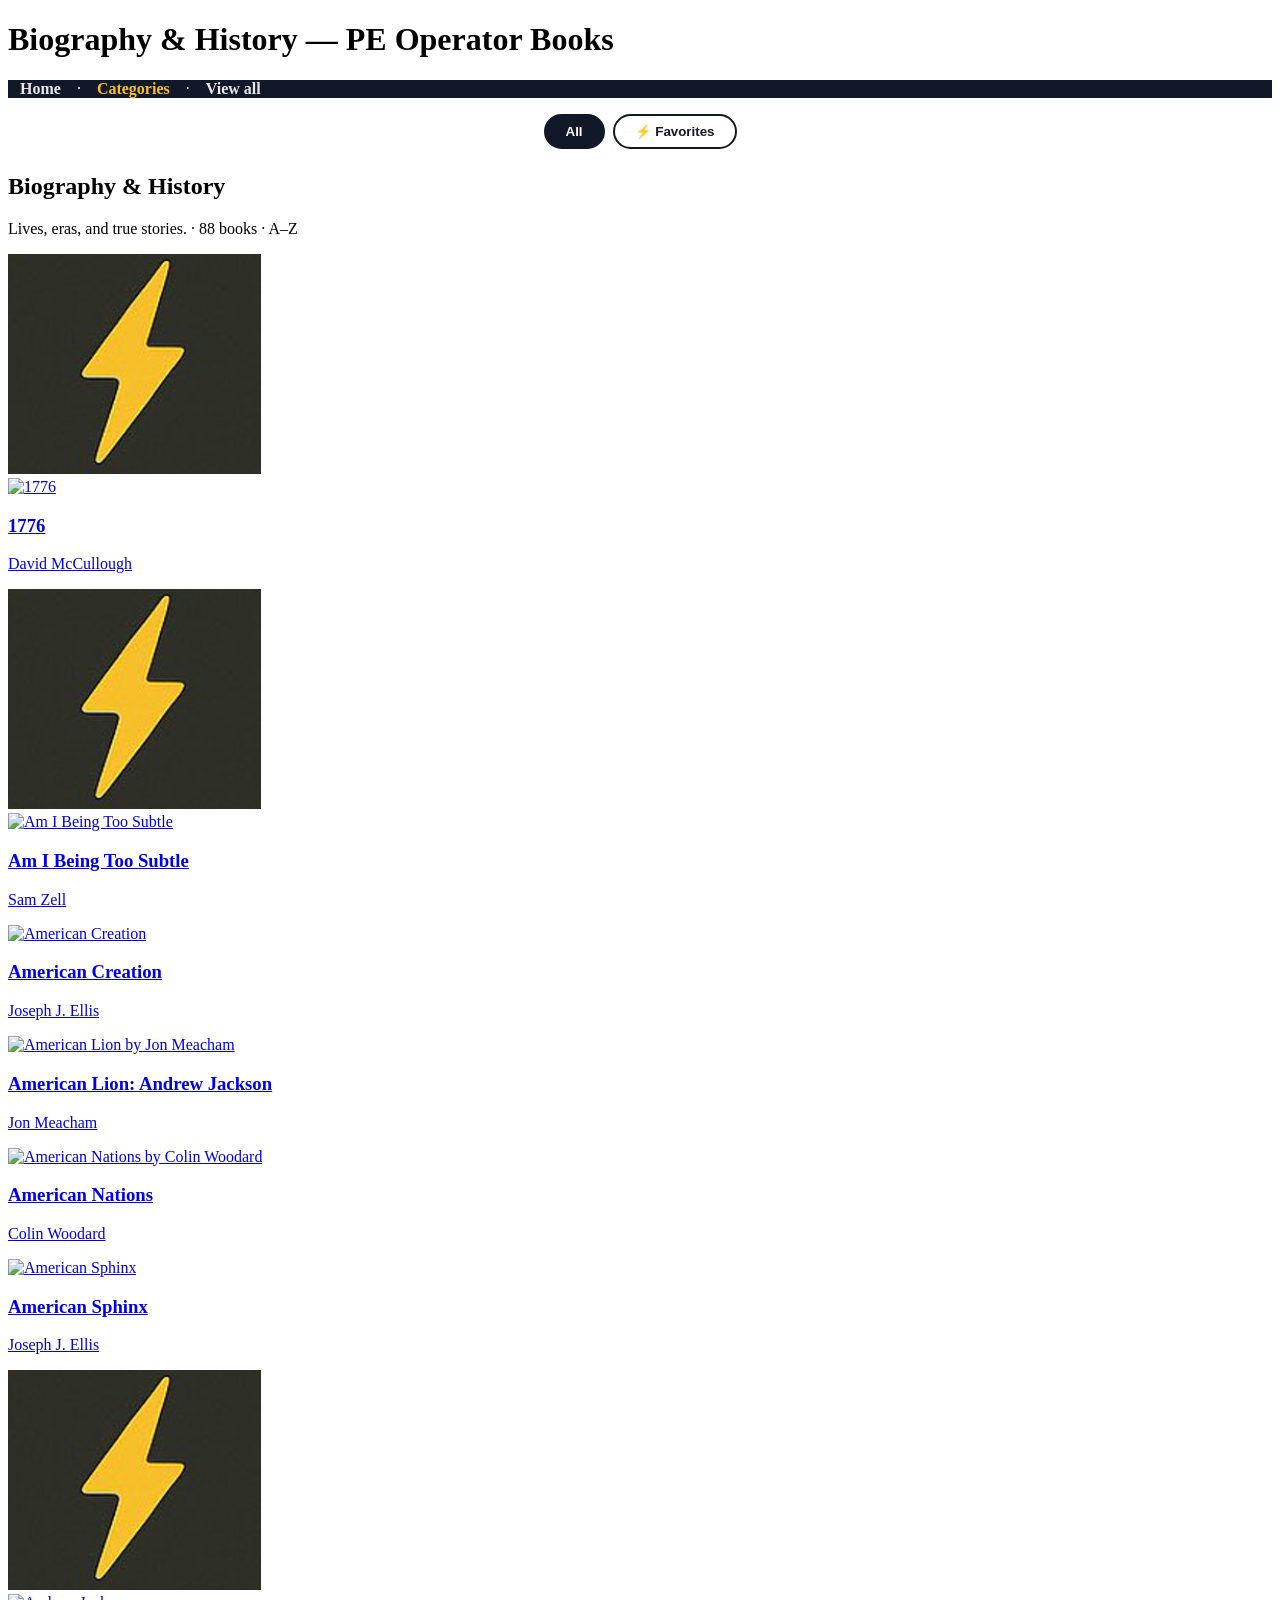
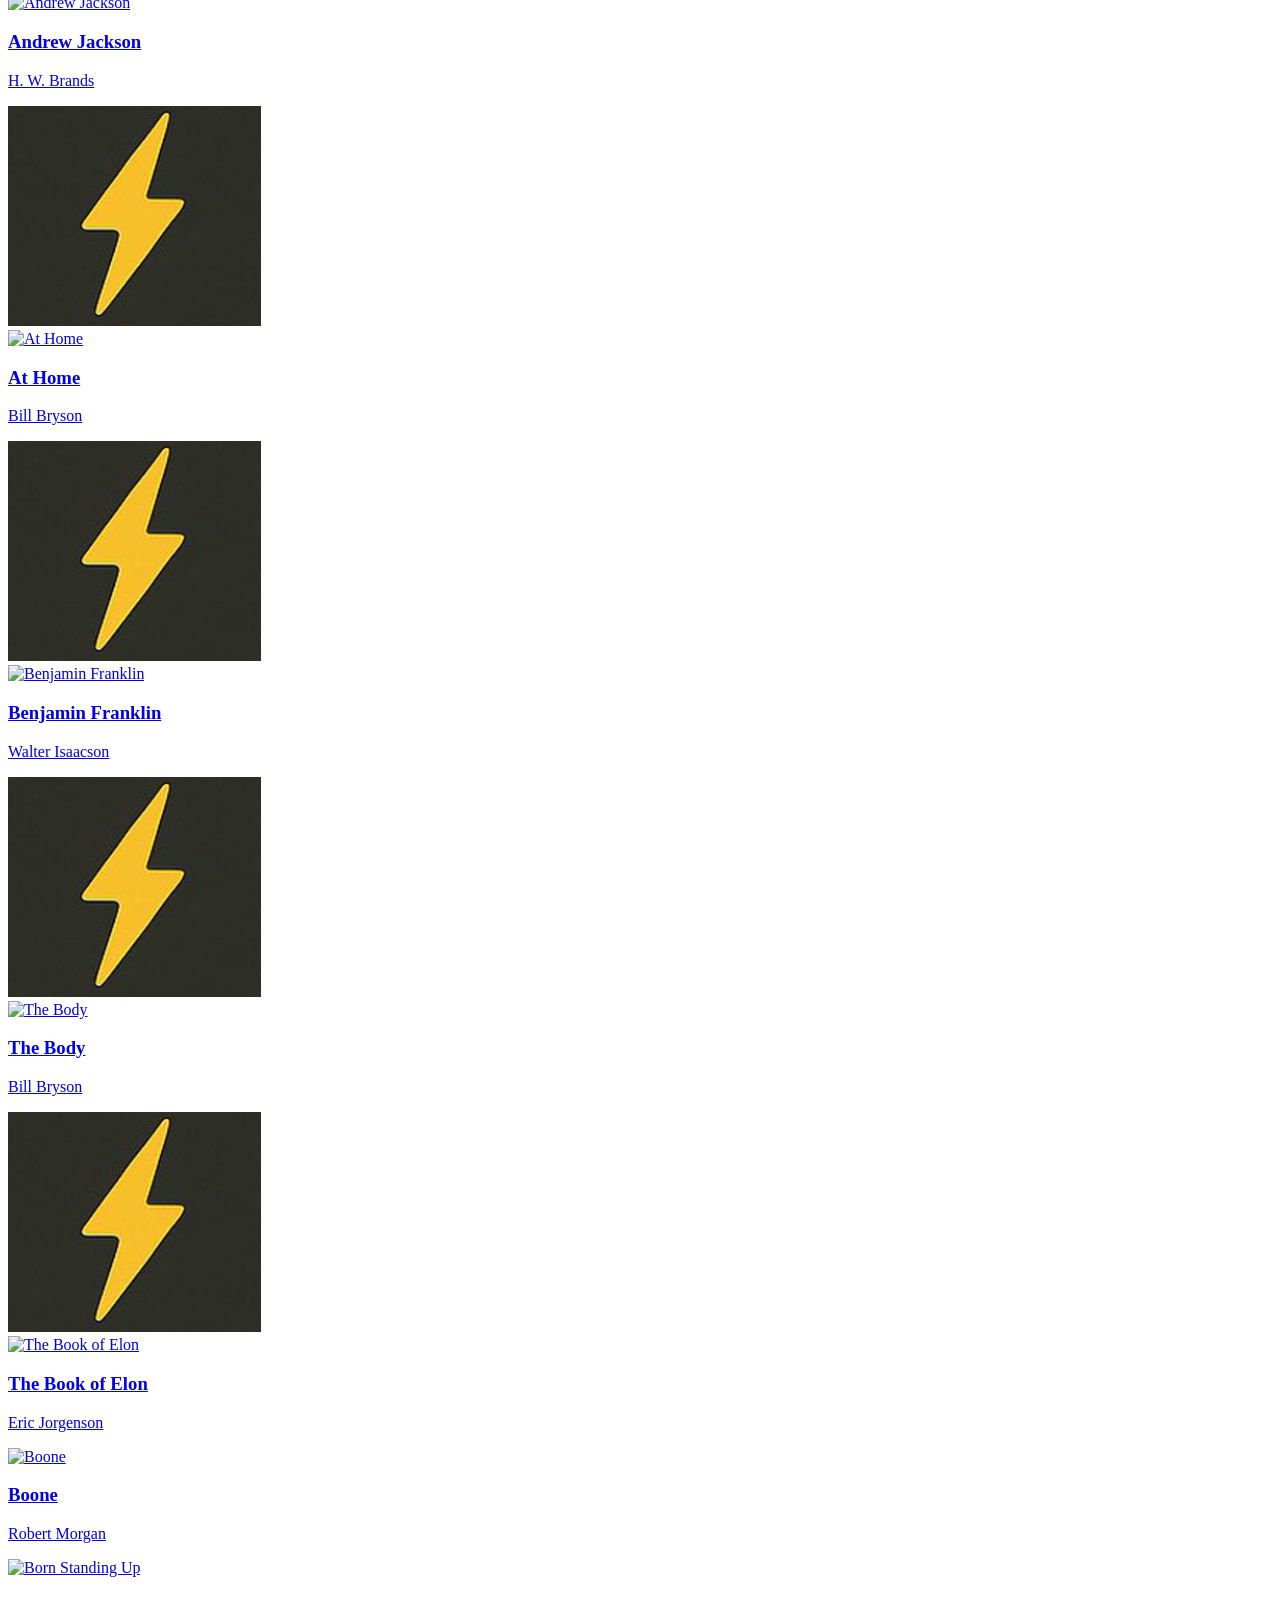
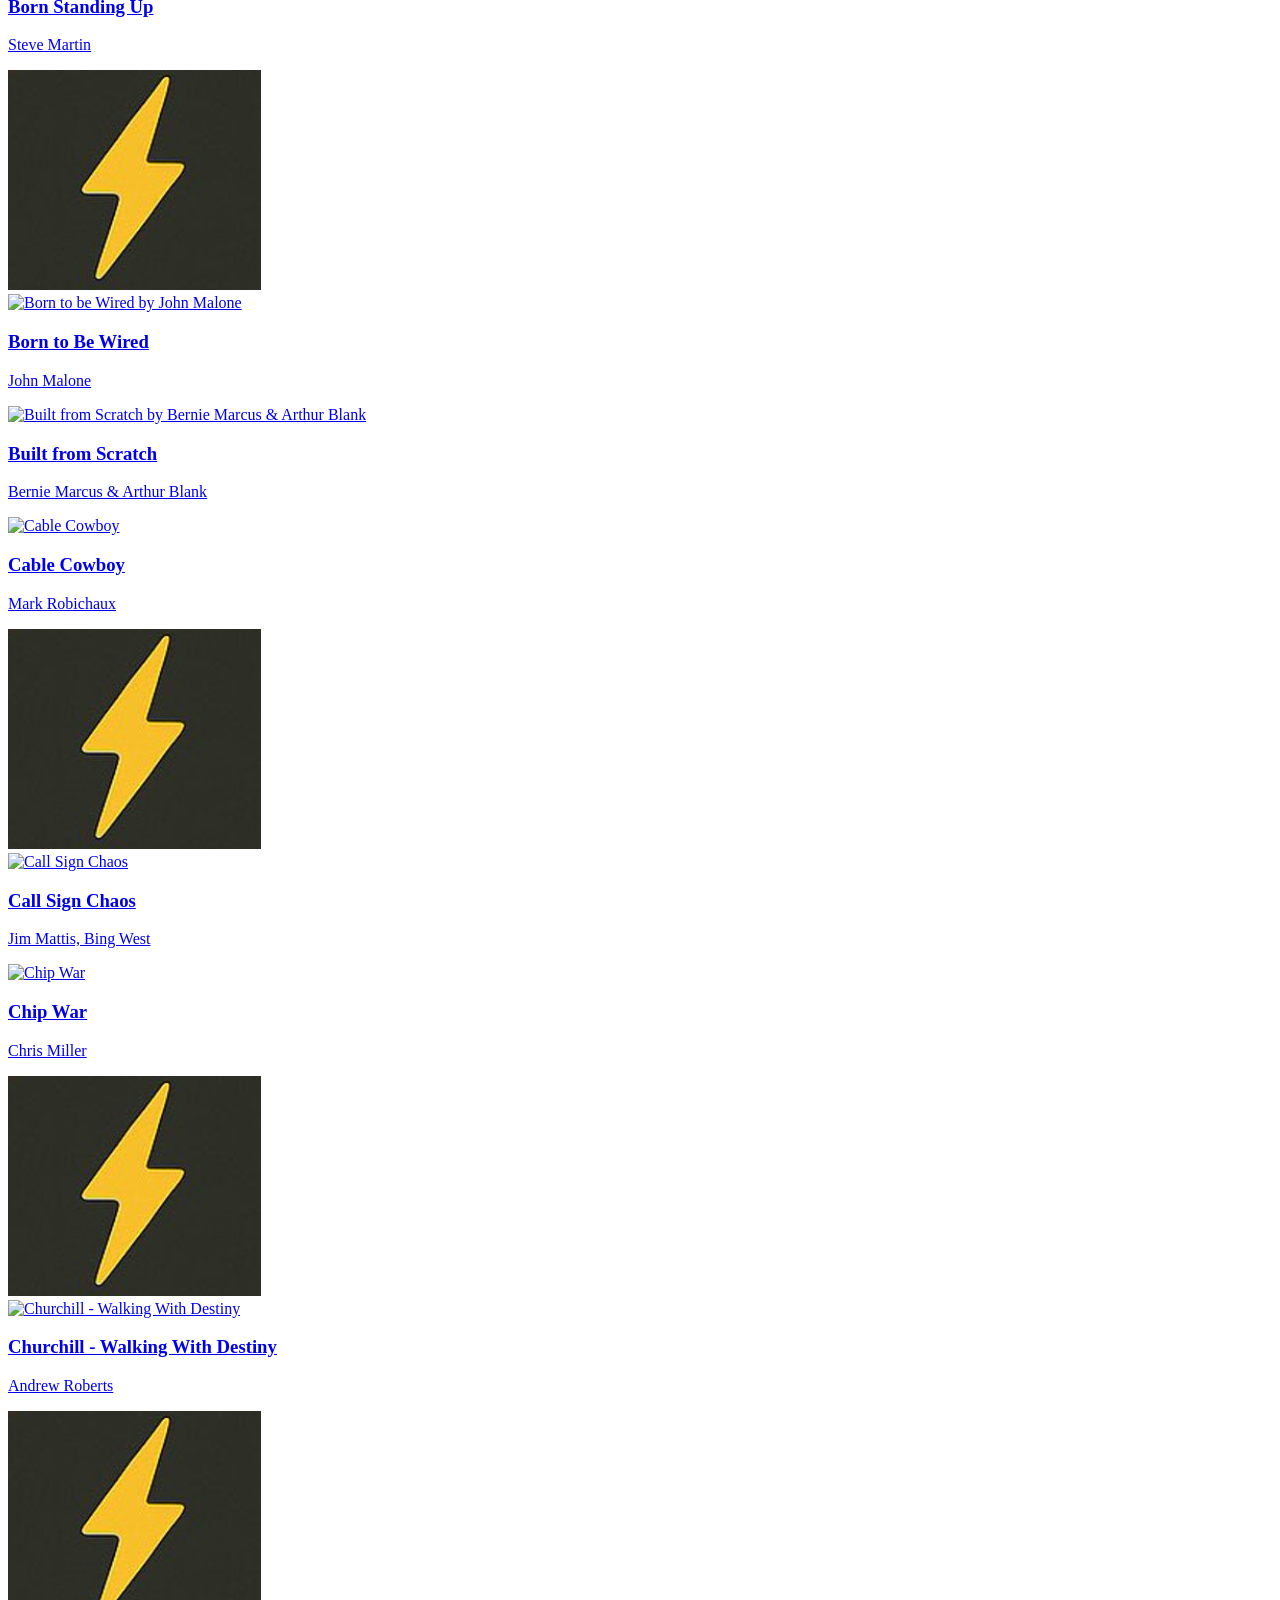
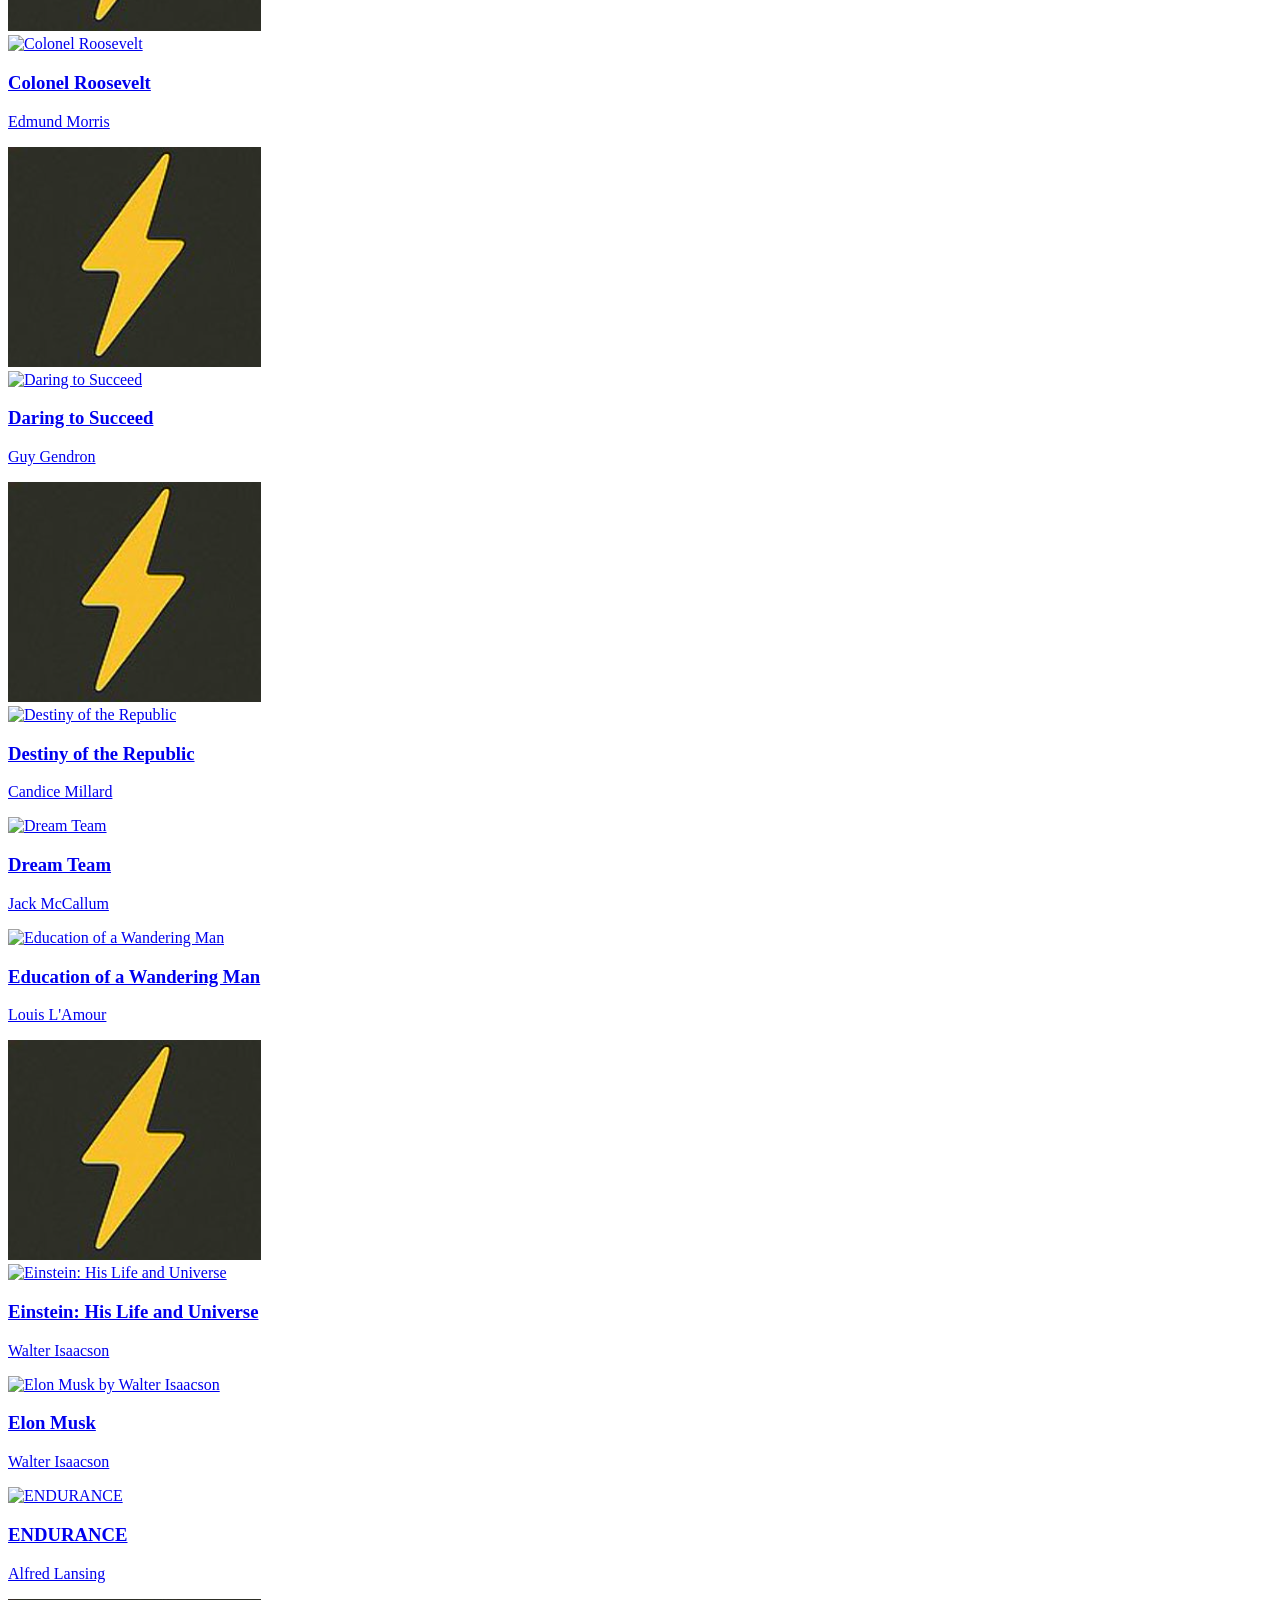
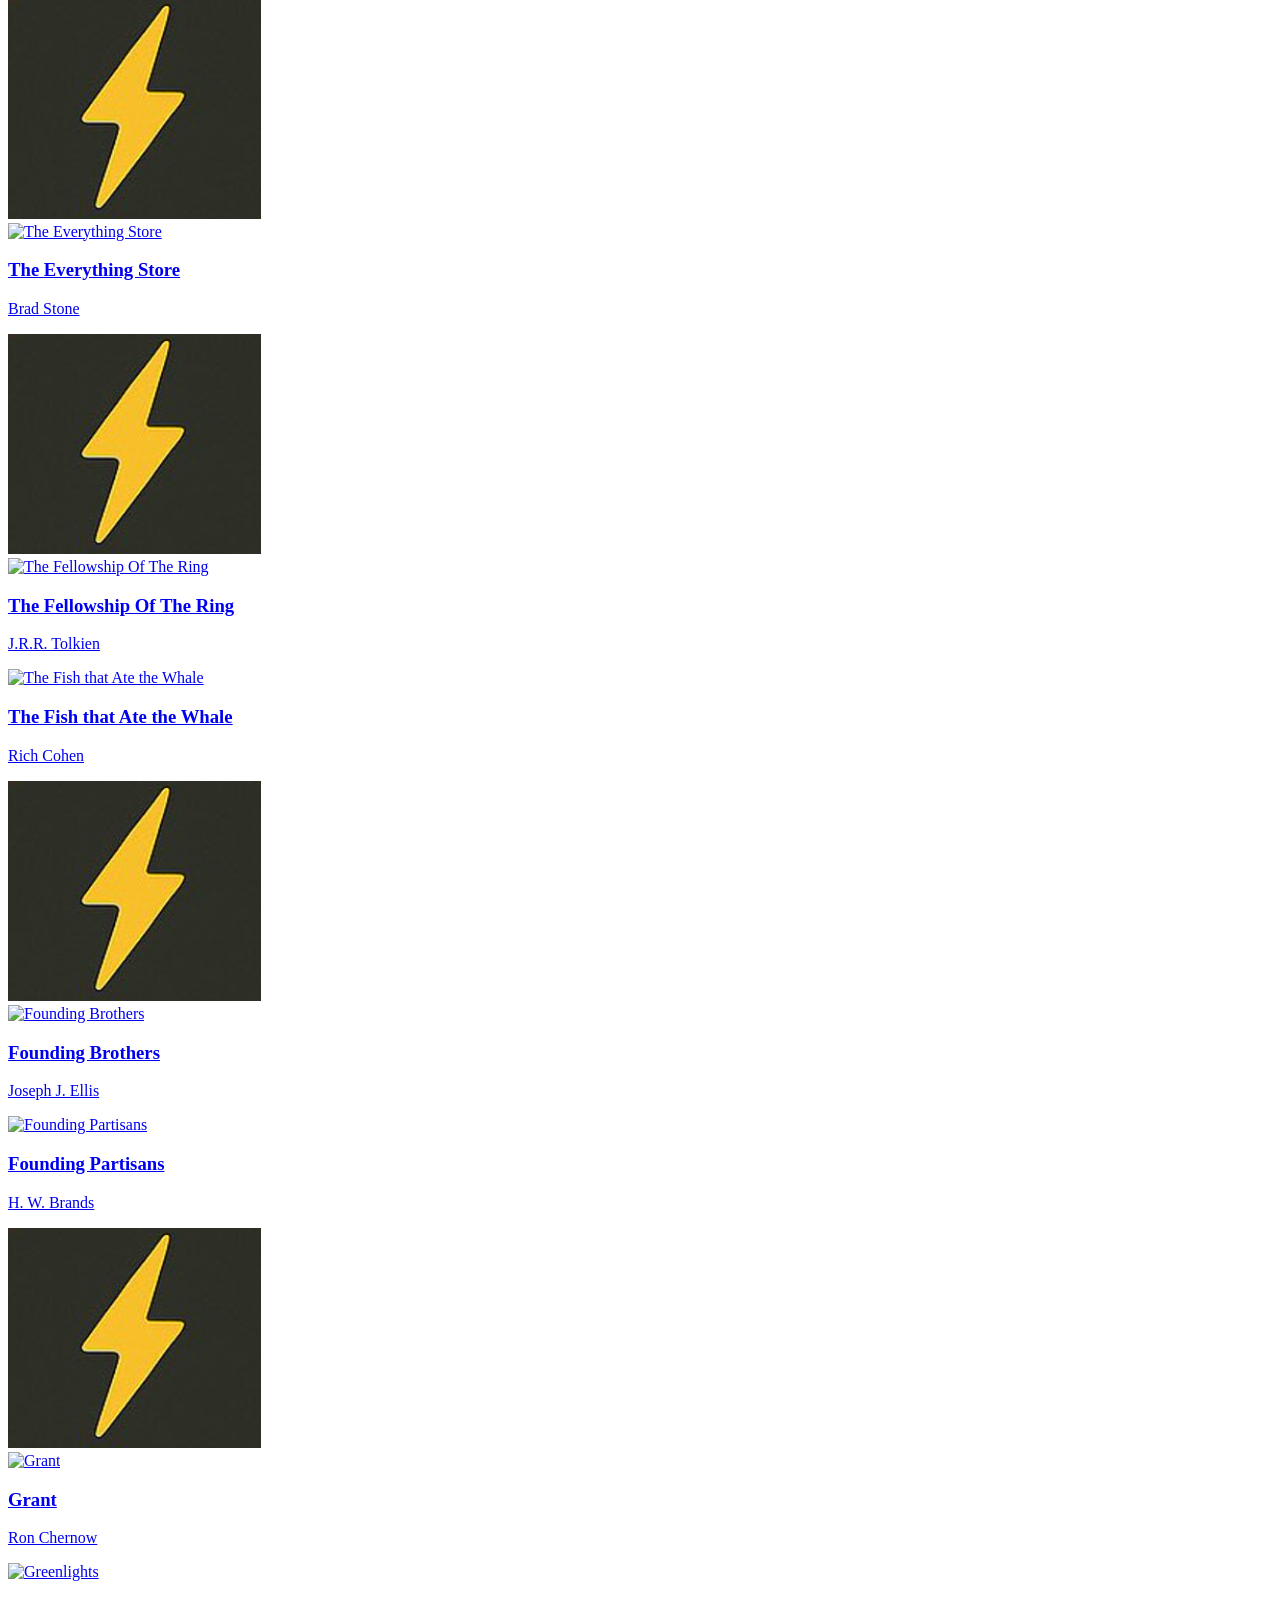
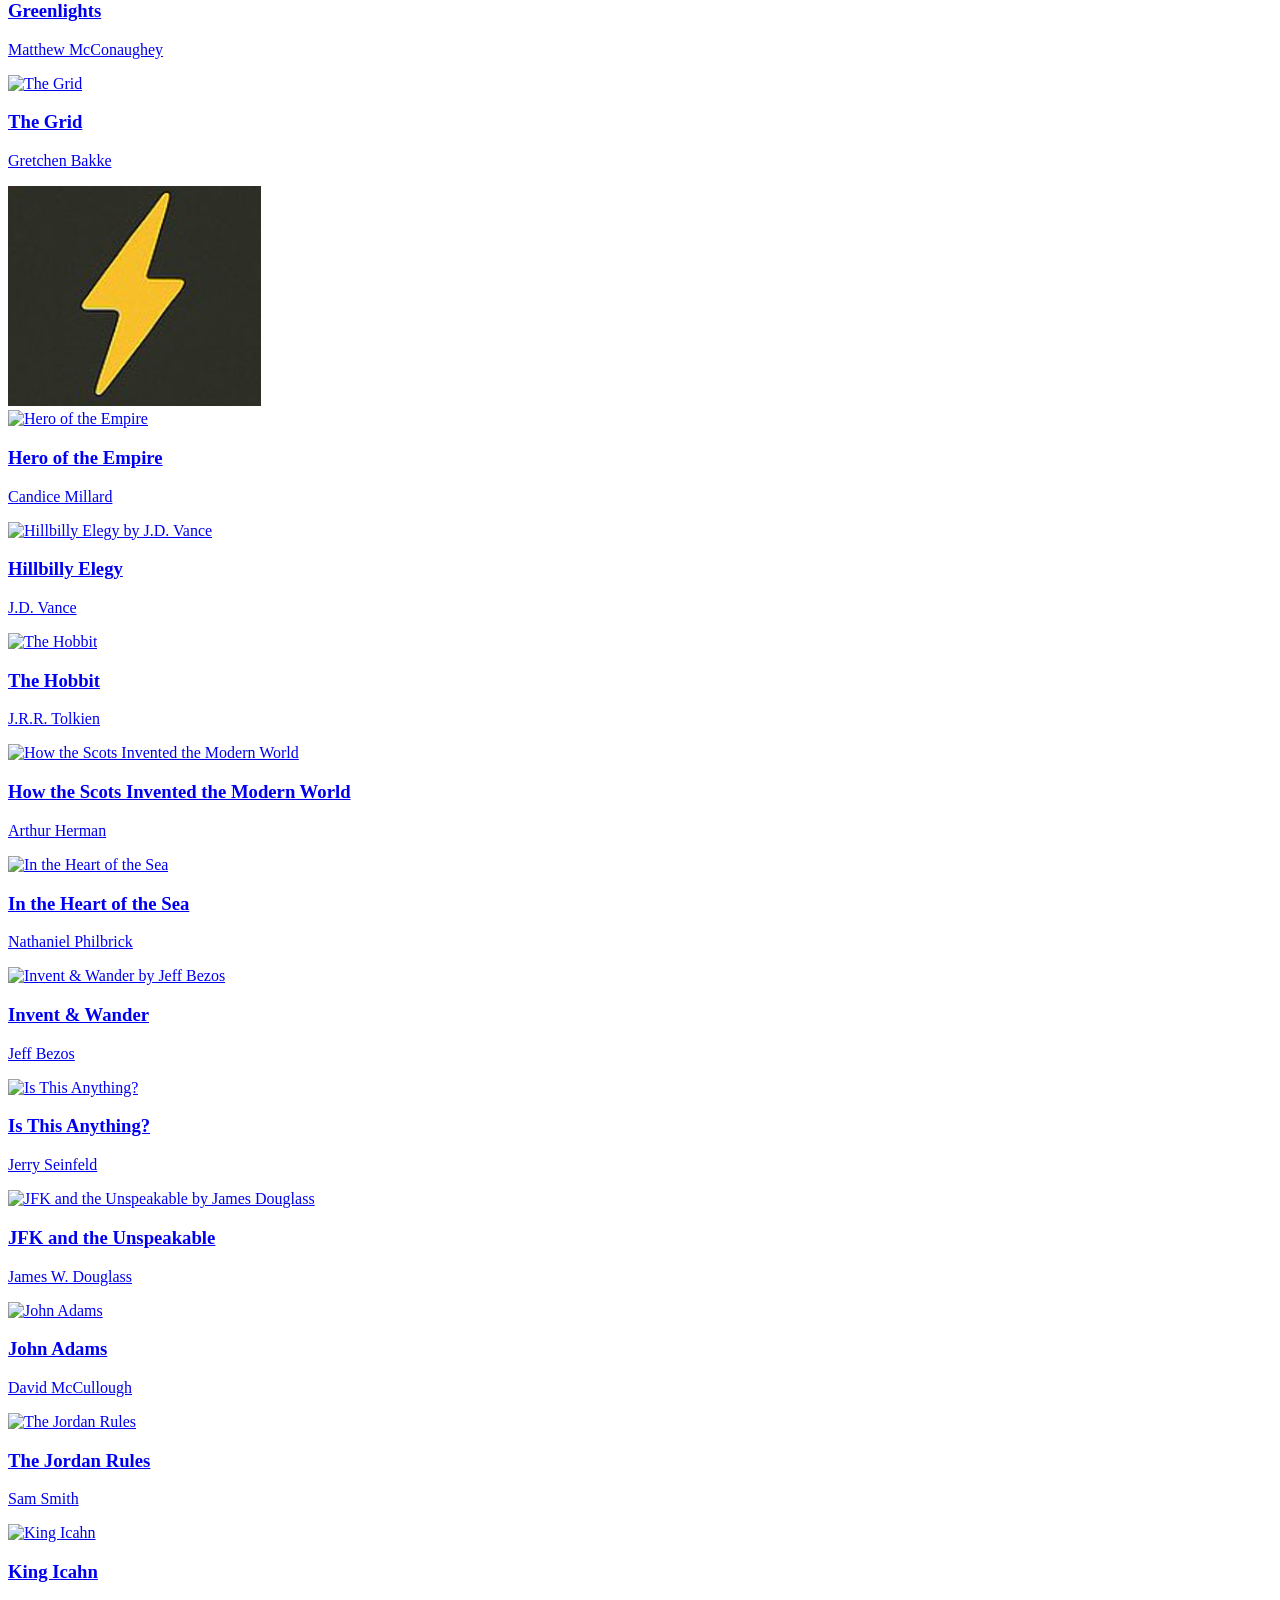
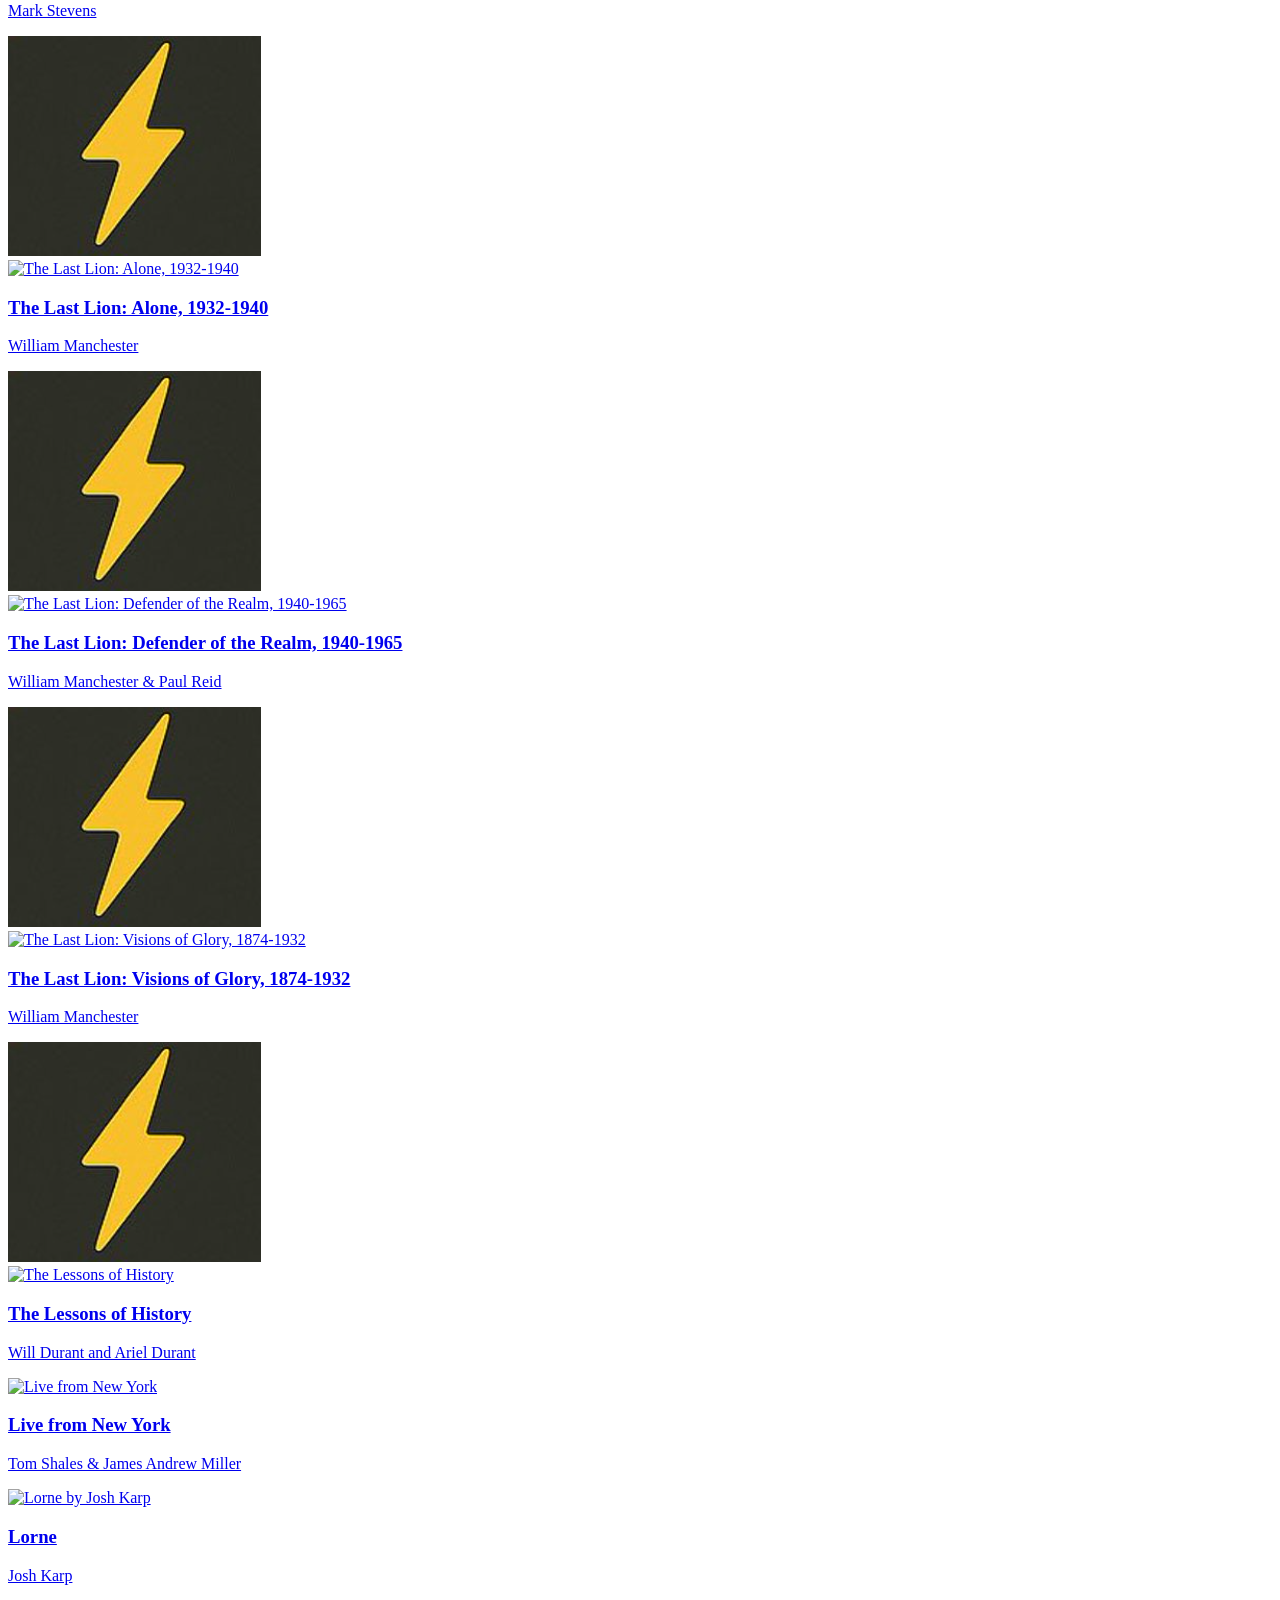
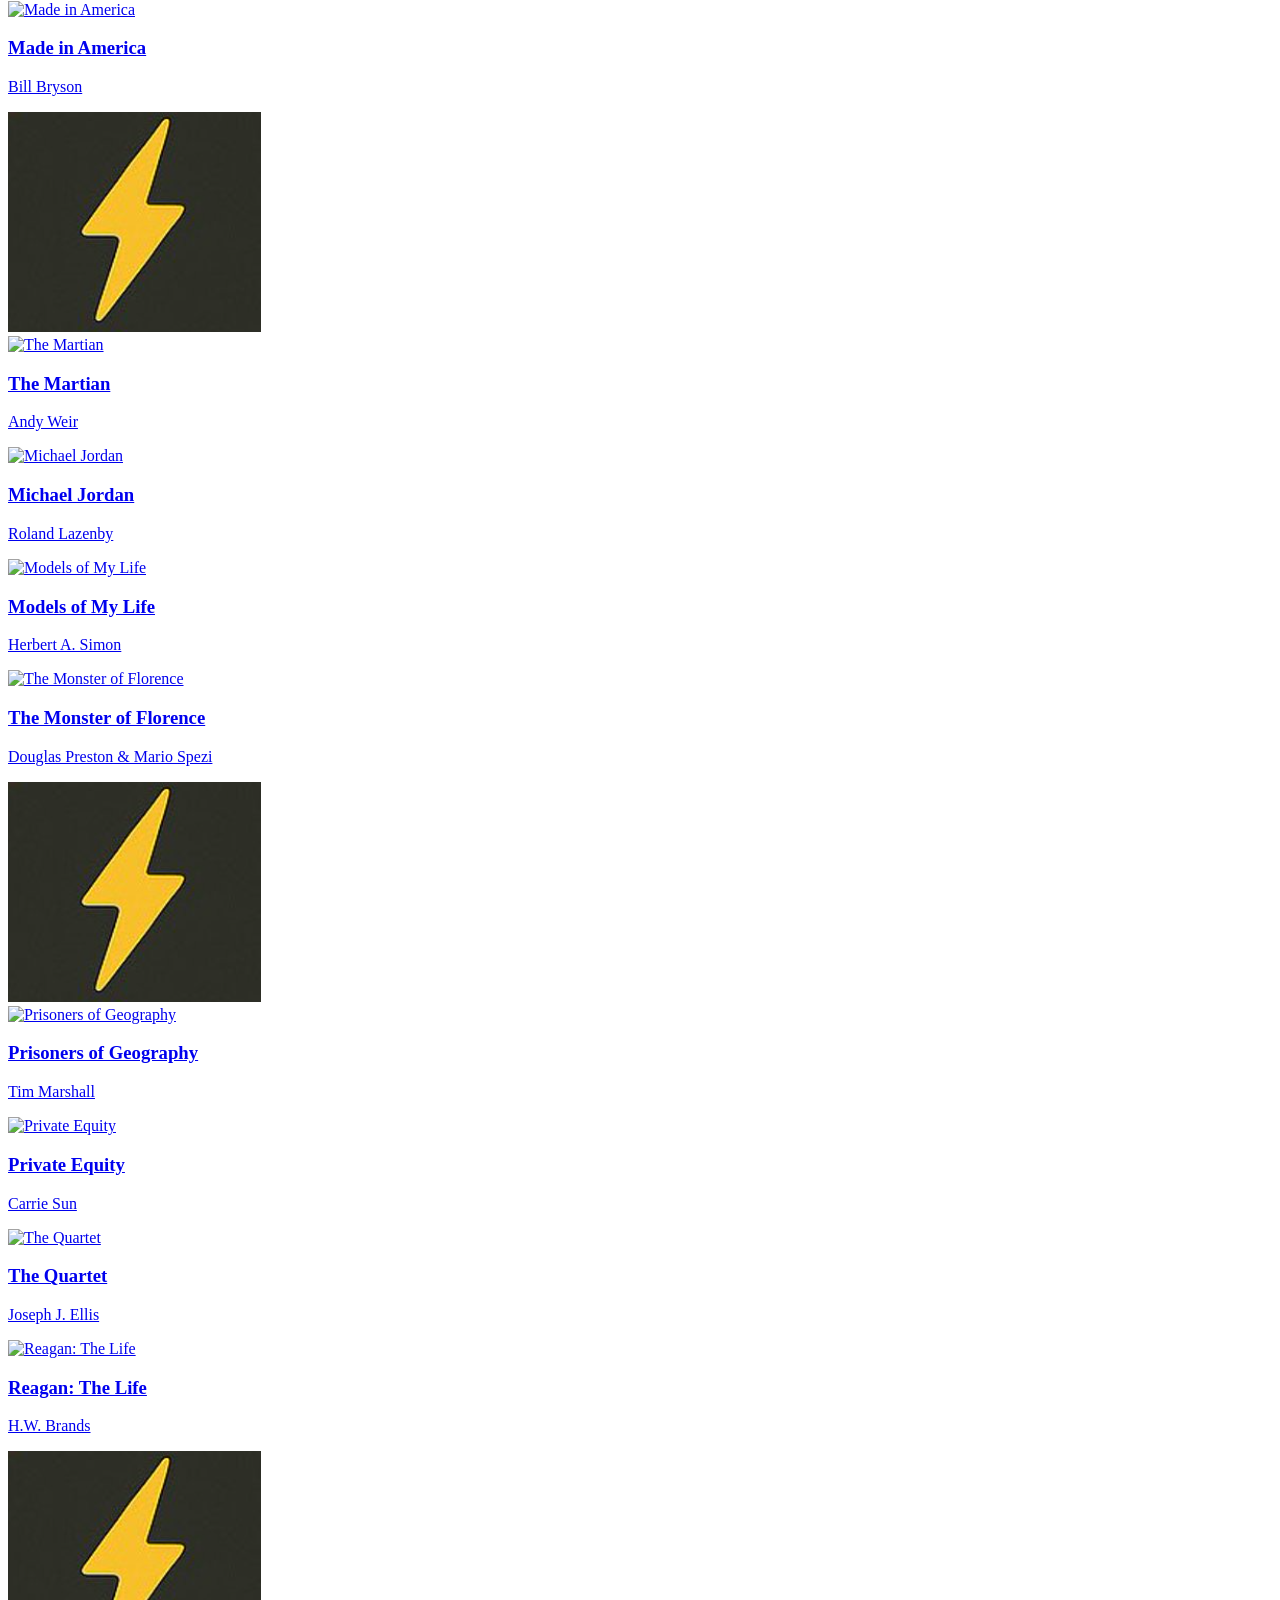
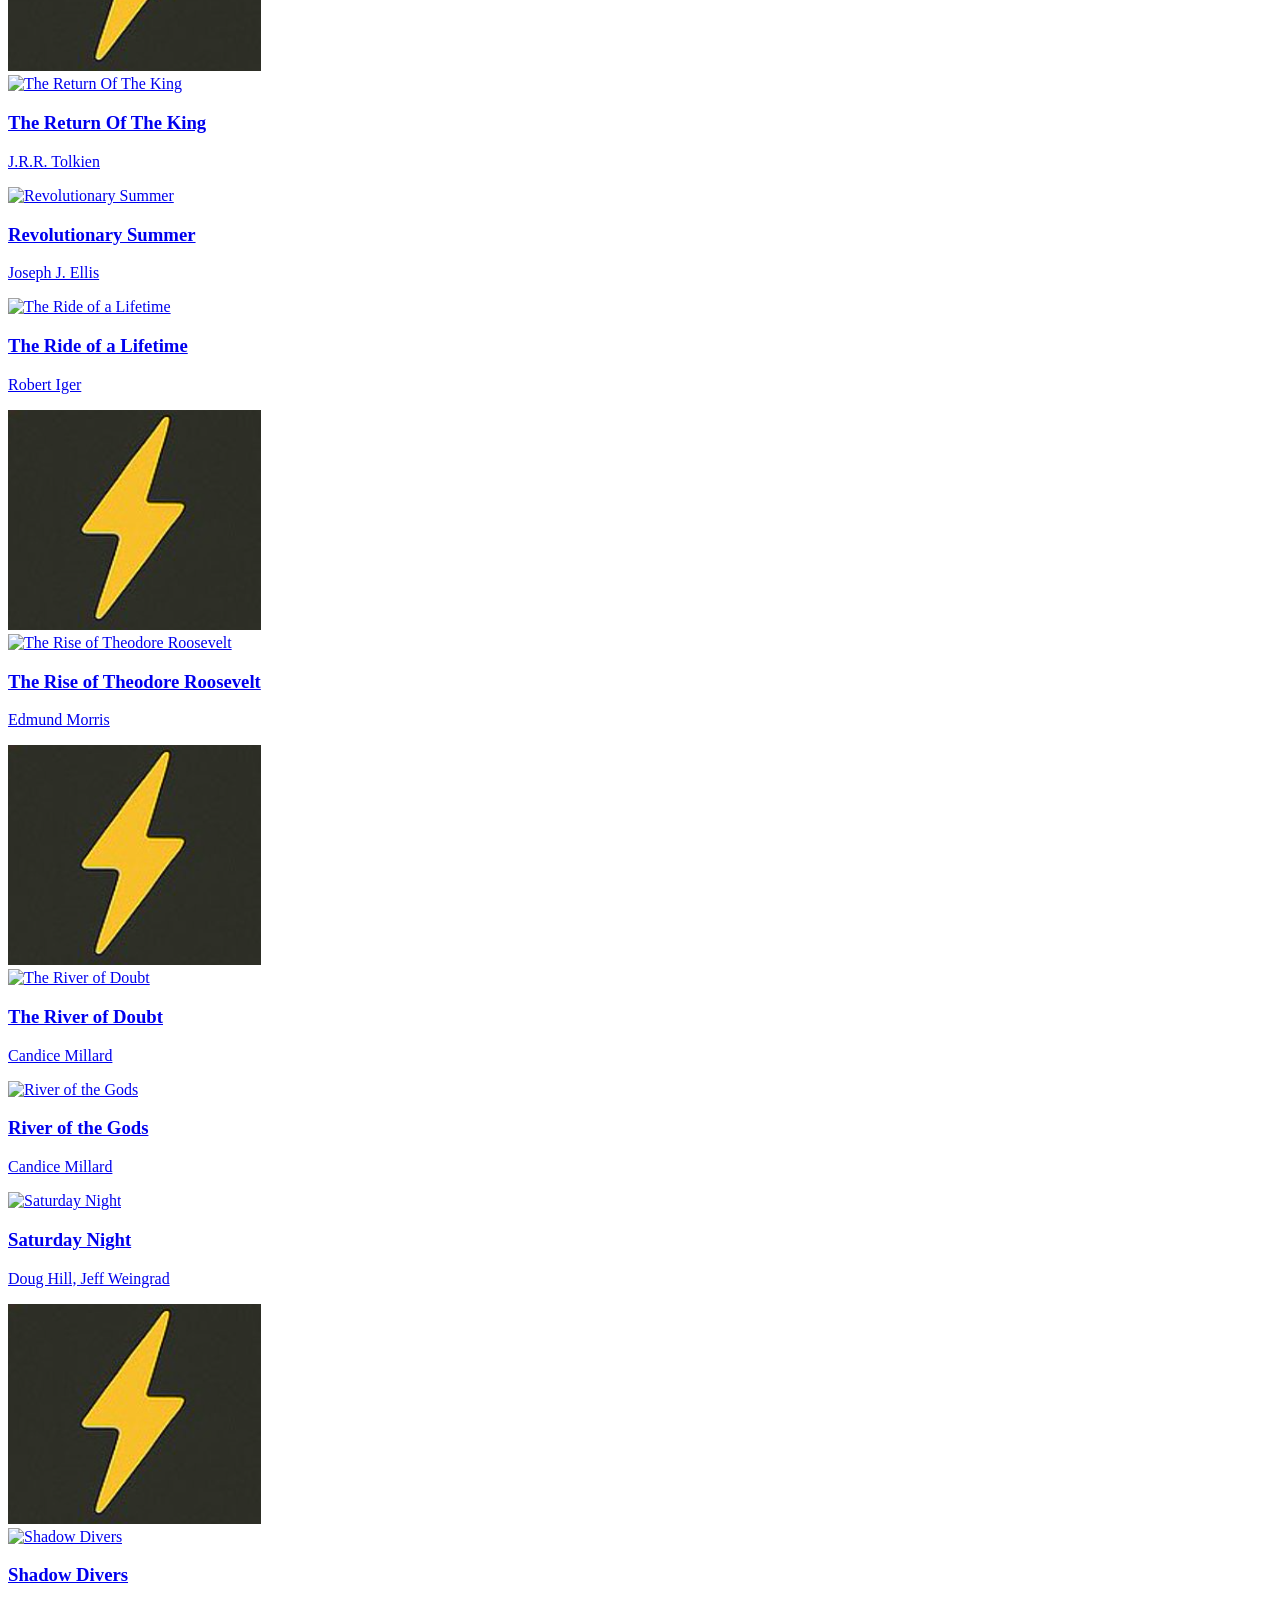
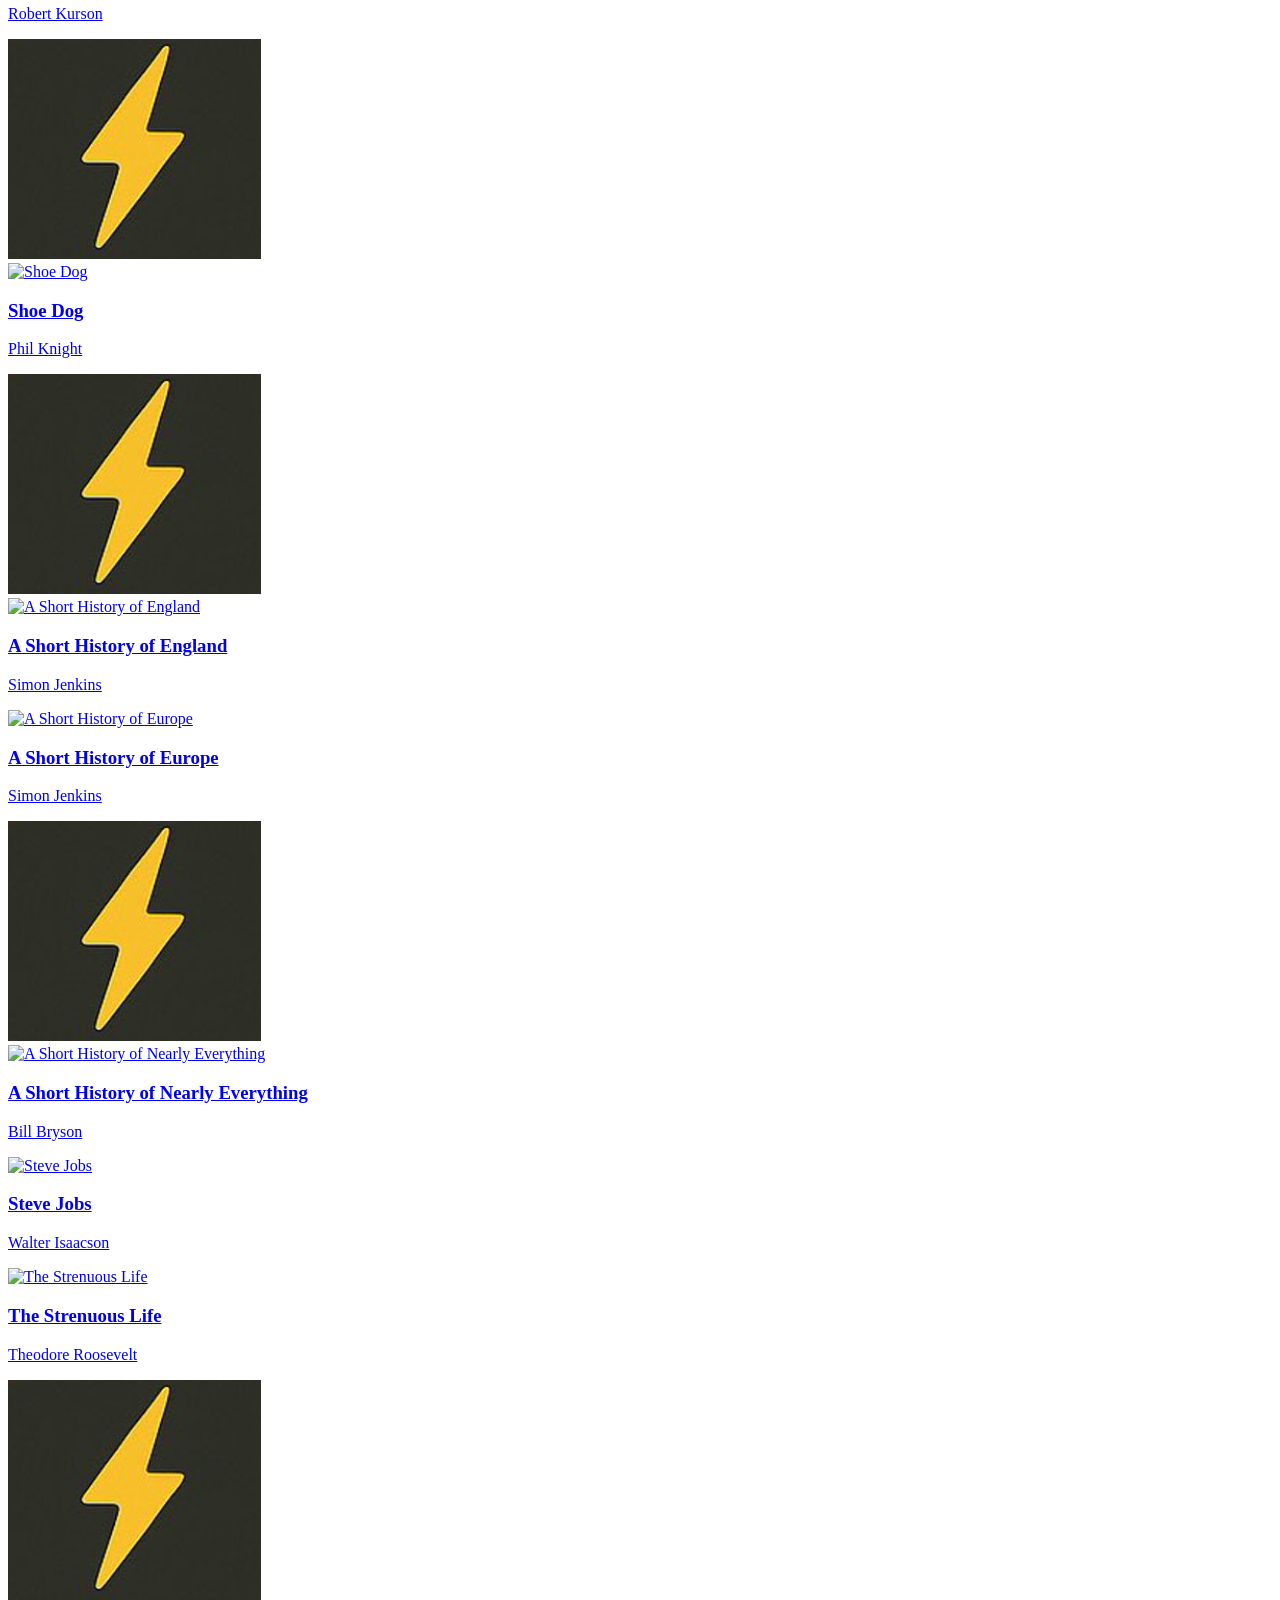
==== biography-history.html @ 7c6ae27d "Rebuild home IA with Favorites filter and category pages Home is now Rushmore + Latest 5 + category " ====
<!DOCTYPE html>
<html lang="en">
<head>
  <meta charset="UTF-8">
  <meta name="viewport" content="width=device-width, initial-scale=1.0">
  <title>Biography & History — PE Operator Books</title>
  <link rel="icon" href="/favicon.png" type="image/png" sizes="any">
  <link rel="apple-touch-icon" href="/favicon.png" sizes="180x180">
  <meta name="description" content="PE Operator book recommendations: Biography & History">
  <script src="https://cdn.tailwindcss.com"></script>
  <link href="https://cdnjs.cloudflare.com/ajax/libs/font-awesome/6.5.0/css/all.min.css" rel="stylesheet">
  <link rel="stylesheet" href="site.css">
</head>

<body class="bg-gray-50 text-gray-800 min-h-screen flex flex-col">
<header class="bg-black text-white py-8">
  <div class="max-w-6xl mx-auto px-4 text-center">
    <h1 class="text-3xl sm:text-4xl font-bold">Biography & History — PE Operator Books</h1>
  </div>
</header>
<nav class="site-nav" aria-label="Primary">
  <div class="max-w-7xl mx-auto px-4 sm:px-6 py-3 flex flex-wrap items-center justify-center gap-2 sm:gap-4 text-sm sm:text-base">
    <a href="index.html">Home</a>
    <span class="text-gray-500 hidden sm:inline" aria-hidden="true">·</span>
    <a href="index.html#categories" class="is-current">Categories</a>
    <span class="text-gray-500 hidden sm:inline" aria-hidden="true">·</span>
    <a href="view-all.html">View all</a>
  </div>
</nav>
<main class="flex-grow max-w-7xl mx-auto px-6 py-6">
<div class="filter-bar" role="group" aria-label="Book filter">
  <button type="button" class="filter-btn is-active" data-filter="all" aria-pressed="true">All</button>
  <button type="button" class="filter-btn" data-filter="favorites" aria-pressed="false">⚡ Favorites</button>
</div>

<section class="pb-10">
  <div class="max-w-7xl mx-auto">
    
    <div class="text-left mb-6 border-b-2 border-gray-900 pb-4">
      <h2 class="text-3xl md:text-4xl font-extrabold text-gray-900 tracking-tight">Biography & History</h2>
    </div>
    <p class="text-gray-600 mb-4">Lives, eras, and true stories. · 88 books · A–Z</p>
    <p id="favorites-empty" class="favorites-empty">No favorites in this category.</p>
    <div id="books-grid" class="grid grid-cols-2 min-[480px]:grid-cols-3 sm:grid-cols-3 md:grid-cols-4 lg:grid-cols-5 xl:grid-cols-6 gap-6 md:gap-8">
<article data-book-card="true" data-favorite="true" class="bg-white rounded-2xl shadow-lg overflow-hidden book-card relative">
   <div class="absolute top-2 right-2 z-10 w-8 h-8 md:w-10 md:h-10 overflow-hidden rounded-full ring-4 ring-amber-400/60 ring-offset-2 ring-offset-white shadow-md">
    <img src="lightning.png" alt="Lightning Badge" class="w-full h-full object-cover">
  </div>
  <a href="https://www.amazon.com/dp/B000FCK5YE?tag=peoperator-20" target="_blank" rel="noopener">
    <img src="https://m.media-amazon.com/images/I/81Fh5qYeQwL._SL1500_.jpg" alt="1776" class="book-cover" loading="lazy">
    <div class="p-6">
      <h3 class="text-xl font-bold mb-2">1776</h3>
      <p class="text-gray-600 mb-3">David McCullough</p>
    </div>
  </a>
</article>

<article data-book-card="true" data-favorite="true" class="bg-white rounded-2xl shadow-lg overflow-hidden book-card relative">
    <div class="absolute top-2 right-2 z-10 w-8 h-8 md:w-10 md:h-10 overflow-hidden rounded-full ring-4 ring-amber-400/60 ring-offset-2 ring-offset-white shadow-md">
      <img src="lightning.png" alt="Lightning Badge" class="w-full h-full object-cover">
    </div>
    <a href="https://amzn.to/4qGSr0s" target="_blank" rel="noopener">
      <img src="https://m.media-amazon.com/images/I/91J4O9dAXLL._SL1500_.jpg" alt="Am I Being Too Subtle" class="book-cover" loading="lazy">
      <div class="p-6">
        <h3 class="text-xl font-bold mb-2">Am I Being Too Subtle</h3>
        <p class="text-gray-600 mb-3">Sam Zell</p>
      </div>
    </a>
  </article>

<article data-book-card="true" class="bg-white rounded-2xl shadow-lg overflow-hidden book-card relative">
  <a href="https://www.amazon.com/dp/B000W914CM?tag=peoperator-20" target="_blank" rel="noopener">
    <img src="https://m.media-amazon.com/images/I/51BHzzDcNbL._SL1500_.jpg" alt="American Creation" class="book-cover" loading="lazy">
    <div class="p-6">
      <h3 class="text-xl font-bold mb-2">American Creation</h3>
      <p class="text-gray-600 mb-3">Joseph J. Ellis</p>
    </div>
  </a>
</article>

<article data-book-card="true" class="bg-white rounded-2xl shadow-lg overflow-hidden book-card">
    <a href="https://www.amazon.com/dp/0812973461?tag=peoperator-20" target="_blank" rel="noopener">
      <img src="https://m.media-amazon.com/images/I/81FVOKWvFKL._SL1500_.jpg" alt="American Lion by Jon Meacham" class="book-cover" loading="lazy">
      <div class="p-6">
        <h3 class="text-xl font-bold mb-2">American Lion: Andrew Jackson</h3>
        <p class="text-gray-600 mb-3">Jon Meacham</p>
      </div>
    </a>
  </article>

<article data-book-card="true" class="bg-white rounded-2xl shadow-lg overflow-hidden book-card">
    <a href="https://www.amazon.com/dp/0143122029?tag=peoperator-20" target="_blank" rel="noopener">
      <img src="https://m.media-amazon.com/images/I/91XyV+GjdSL._SL1500_.jpg" alt="American Nations by Colin Woodard" class="book-cover" loading="lazy">
      <div class="p-6">
        <h3 class="text-xl font-bold mb-2">American Nations</h3>
        <p class="text-gray-600 mb-3">Colin Woodard</p>
      </div>
    </a>
  </article>

<article data-book-card="true" class="bg-white rounded-2xl shadow-lg overflow-hidden book-card relative">
  <a href="https://www.amazon.com/dp/B000FC1GL0?tag=peoperator-20" target="_blank" rel="noopener">
    <img src="https://m.media-amazon.com/images/I/51FB2s7v8hL._SL1500_.jpg" alt="American Sphinx" class="book-cover" loading="lazy">
    <div class="p-6">
      <h3 class="text-xl font-bold mb-2">American Sphinx</h3>
      <p class="text-gray-600 mb-3">Joseph J. Ellis</p>
    </div>
  </a>
</article>

<article data-book-card="true" data-favorite="true" class="bg-white rounded-2xl shadow-lg overflow-hidden book-card relative">
   <div class="absolute top-2 right-2 z-10 w-8 h-8 md:w-10 md:h-10 overflow-hidden rounded-full ring-4 ring-amber-400/60 ring-offset-2 ring-offset-white shadow-md">
    <img src="lightning.png" alt="Lightning Badge" class="w-full h-full object-cover">
  </div>
  <a href="https://www.amazon.com/dp/B000MAH5K6?tag=peoperator-20" target="_blank" rel="noopener">
    <img src="https://m.media-amazon.com/images/I/81ymwZLrxRL._SL1500_.jpg" alt="Andrew Jackson" class="book-cover" loading="lazy">
    <div class="p-6">
      <h3 class="text-xl font-bold mb-2">Andrew Jackson</h3>
      <p class="text-gray-600 mb-3">H. W. Brands</p>
    </div>
  </a>
</article>

<article data-book-card="true" data-favorite="true" class="bg-white rounded-2xl shadow-lg overflow-hidden book-card relative">
   <div class="absolute top-2 right-2 z-10 w-8 h-8 md:w-10 md:h-10 overflow-hidden rounded-full ring-4 ring-amber-400/60 ring-offset-2 ring-offset-white shadow-md">
    <img src="lightning.png" alt="Lightning Badge" class="w-full h-full object-cover">
  </div>
  <a href="https://www.amazon.com/dp/B003F3FJGY?tag=peoperator-20" target="_blank" rel="noopener">
    <img src="https://images-na.ssl-images-amazon.com/images/P/0767919386.01.LZZZZZZZ.jpg" alt="At Home" class="book-cover" loading="lazy">
    <div class="p-6">
      <h3 class="text-xl font-bold mb-2">At Home</h3>
      <p class="text-gray-600 mb-3">Bill Bryson</p>
    </div>
  </a>
</article>

<article data-book-card="true" data-favorite="true" class="bg-white rounded-2xl shadow-lg overflow-hidden book-card relative">
   <div class="absolute top-2 right-2 z-10 w-8 h-8 md:w-10 md:h-10 overflow-hidden rounded-full ring-4 ring-amber-400/60 ring-offset-2 ring-offset-white shadow-md">
    <img src="lightning.png" alt="Lightning Badge" class="w-full h-full object-cover">
  </div>
  <a href="https://www.amazon.com/dp/B000FBJG4U?tag=peoperator-20" target="_blank" rel="noopener">
    <img src="https://m.media-amazon.com/images/I/91b4Rhig49L._SL1500_.jpg" alt="Benjamin Franklin" class="book-cover" loading="lazy">
    <div class="p-6">
      <h3 class="text-xl font-bold mb-2">Benjamin Franklin</h3>
      <p class="text-gray-600 mb-3">Walter Isaacson</p>
    </div>
  </a>
</article>

<article data-book-card="true" data-favorite="true" class="bg-white rounded-2xl shadow-lg overflow-hidden book-card relative">
   <div class="absolute top-2 right-2 z-10 w-8 h-8 md:w-10 md:h-10 overflow-hidden rounded-full ring-4 ring-amber-400/60 ring-offset-2 ring-offset-white shadow-md">
    <img src="lightning.png" alt="Lightning Badge" class="w-full h-full object-cover">
  </div>
  <a href="https://www.amazon.com/dp/B07M82PNSX?tag=peoperator-20" target="_blank" rel="noopener">
    <img src="https://m.media-amazon.com/images/I/71F5rOhJ+OL._SL1500_.jpg" alt="The Body" class="book-cover" loading="lazy">
    <div class="p-6">
      <h3 class="text-xl font-bold mb-2">The Body</h3>
      <p class="text-gray-600 mb-3">Bill Bryson</p>
    </div>
  </a>
</article>

<article data-book-card="true" data-favorite="true" class="bg-white rounded-2xl shadow-lg overflow-hidden book-card relative">
    <div class="absolute top-2 right-2 z-10 w-8 h-8 md:w-10 md:h-10 overflow-hidden rounded-full ring-4 ring-amber-400/60 ring-offset-2 ring-offset-white shadow-md">
      <img src="lightning.png" alt="Lightning Badge" class="w-full h-full object-cover">
    </div>
    <a href="https://amzn.to/4taXR5W" target="_blank" rel="noopener">
      <img src="https://m.media-amazon.com/images/I/61elAycARIL._SL1500_.jpg" alt="The Book of Elon" class="book-cover" loading="lazy">
      <div class="p-6">
        <h3 class="text-xl font-bold mb-2">The Book of Elon</h3>
        <p class="text-gray-600 mb-3">Eric Jorgenson</p>
      </div>
    </a>
  </article>

<article data-book-card="true" class="bg-white rounded-2xl shadow-lg overflow-hidden book-card relative">
  <a href="https://www.amazon.com/dp/B001FA0G2G?tag=peoperator-20" target="_blank" rel="noopener">
    <img src="https://m.media-amazon.com/images/I/91Vo7JY0OYL._SL1500_.jpg" alt="Boone" class="book-cover" loading="lazy">
    <div class="p-6">
      <h3 class="text-xl font-bold mb-2">Boone</h3>
      <p class="text-gray-600 mb-3">Robert Morgan</p>
    </div>
  </a>
</article>

<article data-book-card="true" class="bg-white rounded-2xl shadow-lg overflow-hidden book-card relative">
  <a href="https://www.amazon.com/dp/B000UZNSN6?tag=peoperator-20" target="_blank" rel="noopener">
    <img src="https://m.media-amazon.com/images/I/71ukJNHXkoL._SL1500_.jpg" alt="Born Standing Up" class="book-cover" loading="lazy">
    <div class="p-6">
      <h3 class="text-xl font-bold mb-2">Born Standing Up</h3>
      <p class="text-gray-600 mb-3">Steve Martin</p>
    </div>
  </a>
</article>

<article data-book-card="true" data-favorite="true" class="bg-white rounded-2xl shadow-lg overflow-hidden book-card relative">
    <div class="absolute top-2 right-2 z-10 w-8 h-8 md:w-10 md:h-10 overflow-hidden rounded-full ring-4 ring-amber-400/60 ring-offset-2 ring-offset-white shadow-md">
      <img src="lightning.png" alt="Lightning Badge" class="w-full h-full object-cover">
    </div>
    <a href="https://www.amazon.com/dp/1668051532?tag=peoperator-20" target="_blank" rel="noopener">
      <img src="https://m.media-amazon.com/images/I/71kIpGk5CUL._SL1500_.jpg" alt="Born to be Wired by John Malone" class="book-cover" loading="lazy">
      <div class="p-6">
        <h3 class="text-xl font-bold mb-2">Born to Be Wired</h3>
        <p class="text-gray-600 mb-3">John Malone</p>
      </div>
    </a>
  </article>

<article data-book-card="true" class="bg-white rounded-2xl shadow-lg overflow-hidden book-card">
    <a href="https://www.amazon.com/dp/0812933788?tag=peoperator-20" target="_blank" rel="noopener">
      <img src="https://m.media-amazon.com/images/I/71Igs9mbz8L._SL1349_.jpg" alt="Built from Scratch by Bernie Marcus & Arthur Blank" class="book-cover" loading="lazy">
      <div class="p-6">
        <h3 class="text-xl font-bold mb-2">Built from Scratch</h3>
        <p class="text-gray-600 mb-3">Bernie Marcus & Arthur Blank</p>
      </div>
    </a>
  </article>

<article data-book-card="true" class="bg-white rounded-2xl shadow-lg overflow-hidden book-card">
    <a href="https://amzn.to/4p7K3aw" target="_blank" rel="noopener">
      <img src="https://m.media-amazon.com/images/I/714NLXZSKIL._SL1500_.jpg" alt="Cable Cowboy" class="book-cover" loading="lazy">
      <div class="p-6">
        <h3 class="text-xl font-bold mb-2">Cable Cowboy</h3>
        <p class="text-gray-600 mb-3">Mark Robichaux</p>
      </div>
    </a>
  </article>

<article data-book-card="true" data-favorite="true" class="bg-white rounded-2xl shadow-lg overflow-hidden book-card relative">
   <div class="absolute top-2 right-2 z-10 w-8 h-8 md:w-10 md:h-10 overflow-hidden rounded-full ring-4 ring-amber-400/60 ring-offset-2 ring-offset-white shadow-md">
    <img src="lightning.png" alt="Lightning Badge" class="w-full h-full object-cover">
  </div>
  <a href="https://www.amazon.com/dp/B07SBRFVNH?tag=peoperator-20" target="_blank" rel="noopener">
    <img src="https://m.media-amazon.com/images/I/81DO7o92lJL._SL1500_.jpg" alt="Call Sign Chaos" class="book-cover" loading="lazy">
    <div class="p-6">
      <h3 class="text-xl font-bold mb-2">Call Sign Chaos</h3>
      <p class="text-gray-600 mb-3">Jim Mattis, Bing West</p>
    </div>
  </a>
</article>

<article data-book-card="true" class="bg-white rounded-2xl shadow-lg overflow-hidden book-card relative">
  <a href="https://amzn.to/4fX8yFH" target="_blank" rel="noopener">
    <img src="https://m.media-amazon.com/images/I/71CBzwRsagL._SL1500_.jpg" alt="Chip War" class="book-cover" loading="lazy">
    <div class="p-6">
      <h3 class="text-xl font-bold mb-2">Chip War</h3>
      <p class="text-gray-600 mb-3">Chris Miller</p>
    </div>
  </a>
</article>

<article data-book-card="true" data-favorite="true" class="bg-white rounded-2xl shadow-lg overflow-hidden book-card relative">
    <div class="absolute top-2 right-2 z-10 w-8 h-8 md:w-10 md:h-10 overflow-hidden rounded-full ring-4 ring-amber-400/60 ring-offset-2 ring-offset-white shadow-md">
      <img src="lightning.png" alt="Lightning Badge" class="w-full h-full object-cover">
    </div>
    <a href="https://amzn.to/4pCjytF" target="_blank" rel="noopener">
      <img src="https://m.media-amazon.com/images/I/81-Pc3NrecL._SL1500_.jpg" alt="Churchill - Walking With Destiny" class="book-cover" loading="lazy">
      <div class="p-6">
        <h3 class="text-xl font-bold mb-2">Churchill - Walking With Destiny</h3>
        <p class="text-gray-600 mb-3">Andrew Roberts</p>
      </div>
    </a>
  </article>

<article data-book-card="true" data-favorite="true" class="bg-white rounded-2xl shadow-lg overflow-hidden book-card relative">
   <div class="absolute top-2 right-2 z-10 w-8 h-8 md:w-10 md:h-10 overflow-hidden rounded-full ring-4 ring-amber-400/60 ring-offset-2 ring-offset-white shadow-md">
    <img src="lightning.png" alt="Lightning Badge" class="w-full h-full object-cover">
  </div>
  <a href="https://www.amazon.com/dp/B003EY7IQI?tag=peoperator-20" target="_blank" rel="noopener">
    <img src="https://m.media-amazon.com/images/I/51POfflWBVL._SL1500_.jpg" alt="Colonel Roosevelt" class="book-cover" loading="lazy">
    <div class="p-6">
      <h3 class="text-xl font-bold mb-2">Colonel Roosevelt</h3>
      <p class="text-gray-600 mb-3">Edmund Morris</p>
    </div>
  </a>
</article>

<article data-book-card="true" data-favorite="true" class="bg-white rounded-2xl shadow-lg overflow-hidden book-card relative">
    <div class="absolute top-2 right-2 z-10 w-8 h-8 md:w-10 md:h-10 overflow-hidden rounded-full ring-4 ring-amber-400/60 ring-offset-2 ring-offset-white shadow-md">
      <img src="lightning.png" alt="Lightning Badge" class="w-full h-full object-cover">
    </div>
    <a href="https://amzn.to/4k9q4X1" target="_blank" rel="noopener">
      <img src="https://m.media-amazon.com/images/I/81wLNrNGlWL._SL1500_.jpg" alt="Daring to Succeed" class="book-cover" loading="lazy">
      <div class="p-6">
        <h3 class="text-xl font-bold mb-2">Daring to Succeed</h3>
        <p class="text-gray-600 mb-3">Guy Gendron</p>
      </div>
    </a>
  </article>

<article data-book-card="true" data-favorite="true" class="bg-white rounded-2xl shadow-lg overflow-hidden book-card relative">
   <div class="absolute top-2 right-2 z-10 w-8 h-8 md:w-10 md:h-10 overflow-hidden rounded-full ring-4 ring-amber-400/60 ring-offset-2 ring-offset-white shadow-md">
    <img src="lightning.png" alt="Lightning Badge" class="w-full h-full object-cover">
  </div>
  <a href="https://www.amazon.com/dp/B004J4X33O?tag=peoperator-20" target="_blank" rel="noopener">
    <img src="https://m.media-amazon.com/images/I/81PjX+ZZNKL._SL1500_.jpg" alt="Destiny of the Republic" class="book-cover" loading="lazy">
    <div class="p-6">
      <h3 class="text-xl font-bold mb-2">Destiny of the Republic</h3>
      <p class="text-gray-600 mb-3">Candice Millard</p>
    </div>
  </a>
</article>

<article data-book-card="true" class="bg-white rounded-2xl shadow-lg overflow-hidden book-card relative">
  <a href="https://www.amazon.com/dp/B005X0JRG0?tag=peoperator-20" target="_blank" rel="noopener">
    <img src="https://m.media-amazon.com/images/I/91jDBhRsFUL._SL1500_.jpg" alt="Dream Team" class="book-cover" loading="lazy">
    <div class="p-6">
      <h3 class="text-xl font-bold mb-2">Dream Team</h3>
      <p class="text-gray-600 mb-3">Jack McCallum</p>
    </div>
  </a>
</article>

<article data-book-card="true" class="bg-white rounded-2xl shadow-lg overflow-hidden book-card relative">
  <a href="https://www.amazon.com/dp/B001A0NP42?tag=peoperator-20" target="_blank" rel="noopener">
    <img src="https://m.media-amazon.com/images/I/41dHKd7eegL._SL1500_.jpg" alt="Education of a Wandering Man" class="book-cover" loading="lazy">
    <div class="p-6">
      <h3 class="text-xl font-bold mb-2">Education of a Wandering Man</h3>
      <p class="text-gray-600 mb-3">Louis L'Amour</p>
    </div>
  </a>
</article>

<article data-book-card="true" data-favorite="true" class="bg-white rounded-2xl shadow-lg overflow-hidden book-card relative">
   <div class="absolute top-2 right-2 z-10 w-8 h-8 md:w-10 md:h-10 overflow-hidden rounded-full ring-4 ring-amber-400/60 ring-offset-2 ring-offset-white shadow-md">
    <img src="lightning.png" alt="Lightning Badge" class="w-full h-full object-cover">
  </div>
  <a href="https://www.amazon.com/dp/B000PC0S0K?tag=peoperator-20" target="_blank" rel="noopener">
    <img src="https://m.media-amazon.com/images/I/81eOzIWPJQL._SL1500_.jpg" alt="Einstein: His Life and Universe" class="book-cover" loading="lazy">
    <div class="p-6">
      <h3 class="text-xl font-bold mb-2">Einstein: His Life and Universe</h3>
      <p class="text-gray-600 mb-3">Walter Isaacson</p>
    </div>
  </a>
</article>

<article data-book-card="true" class="bg-white rounded-2xl shadow-lg overflow-hidden book-card">
    <a href="https://amzn.to/4ij3UAI" target="_blank" rel="noopener">
      <img src="https://m.media-amazon.com/images/I/81Kaj5++6pL._SL1500_.jpg" alt="Elon Musk by Walter Isaacson" class="book-cover" loading="lazy">
      <div class="p-6">
        <h3 class="text-xl font-bold mb-2">Elon Musk</h3>
        <p class="text-gray-600 mb-3">Walter Isaacson</p>
      </div>
    </a>
  </article>

<article data-book-card="true" class="bg-white rounded-2xl shadow-lg overflow-hidden book-card">
    <a href="https://amzn.to/4jcm3R8" target="_blank" rel="noopener">
      <img src="https://m.media-amazon.com/images/I/91hND+Mxz4L._SL1500_.jpg" alt="ENDURANCE" class="book-cover" loading="lazy">
      <div class="p-6">
        <h3 class="text-xl font-bold mb-2">ENDURANCE</h3>
        <p class="text-gray-600 mb-3">Alfred Lansing</p>
      </div>
    </a>
  </article>

<article data-book-card="true" data-favorite="true" class="bg-white rounded-2xl shadow-lg overflow-hidden book-card relative">
   <div class="absolute top-2 right-2 z-10 w-8 h-8 md:w-10 md:h-10 overflow-hidden rounded-full ring-4 ring-amber-400/60 ring-offset-2 ring-offset-white shadow-md">
    <img src="lightning.png" alt="Lightning Badge" class="w-full h-full object-cover">
  </div>
  <a href="https://www.amazon.com/dp/B00BWQW73E?tag=peoperator-20" target="_blank" rel="noopener">
    <img src="https://m.media-amazon.com/images/I/91SGlRyemXL._SL1500_.jpg" alt="The Everything Store" class="book-cover" loading="lazy">
    <div class="p-6">
      <h3 class="text-xl font-bold mb-2">The Everything Store</h3>
      <p class="text-gray-600 mb-3">Brad Stone</p>
    </div>
  </a>
</article>

<article data-book-card="true" data-favorite="true" class="bg-white rounded-2xl shadow-lg overflow-hidden book-card relative">
  <div class="absolute top-2 right-2 z-10 w-8 h-8 md:w-10 md:h-10 overflow-hidden rounded-full ring-4 ring-amber-400/60 ring-offset-2 ring-offset-white shadow-md">
    <img src="lightning.png" alt="Lightning Badge" class="w-full h-full object-cover">
  </div>
  <a href="https://amzn.to/3Qtamvt" target="_blank" rel="noopener">
    <img src="https://m.media-amazon.com/images/I/710YPoKebhL._SL1500_.jpg" alt="The Fellowship Of The Ring" class="book-cover" loading="lazy">
    <div class="p-6">
      <h3 class="text-xl font-bold mb-2">The Fellowship Of The Ring</h3>
      <p class="text-gray-600 mb-3">J.R.R. Tolkien</p>
    </div>
  </a>
</article>

<article data-book-card="true" class="bg-white rounded-2xl shadow-lg overflow-hidden book-card">
    <a href="https://amzn.to/3KvkuB8" target="_blank" rel="noopener">
      <img src="https://m.media-amazon.com/images/I/71-mfBXyoHL._SL1500_.jpg" alt="The Fish that Ate the Whale" class="book-cover" loading="lazy">
      <div class="p-6">
        <h3 class="text-xl font-bold mb-2">The Fish that Ate the Whale</h3>
        <p class="text-gray-600 mb-3">Rich Cohen</p>
      </div>
    </a>
  </article>

<article data-book-card="true" data-favorite="true" class="bg-white rounded-2xl shadow-lg overflow-hidden book-card relative">
   <div class="absolute top-2 right-2 z-10 w-8 h-8 md:w-10 md:h-10 overflow-hidden rounded-full ring-4 ring-amber-400/60 ring-offset-2 ring-offset-white shadow-md">
    <img src="lightning.png" alt="Lightning Badge" class="w-full h-full object-cover">
  </div>
  <a href="https://amzn.to/4bfp3tw" target="_blank" rel="noopener">
    <img src="https://m.media-amazon.com/images/I/51LPmA4zmLL.jpg" alt="Founding Brothers" class="book-cover" loading="lazy">
    <div class="p-6">
      <h3 class="text-xl font-bold mb-2">Founding Brothers</h3>
      <p class="text-gray-600 mb-3">Joseph J. Ellis</p>
    </div>
  </a>
</article>

<article data-book-card="true" class="bg-white rounded-2xl shadow-lg overflow-hidden book-card relative">
  <a href="https://www.amazon.com/dp/B0BV6B8HNK?tag=peoperator-20" target="_blank" rel="noopener">
    <img src="https://m.media-amazon.com/images/I/81psuPsnExL._SL1500_.jpg" alt="Founding Partisans" class="book-cover" loading="lazy">
    <div class="p-6">
      <h3 class="text-xl font-bold mb-2">Founding Partisans</h3>
      <p class="text-gray-600 mb-3">H. W. Brands</p>
    </div>
  </a>
</article>

<article data-book-card="true" data-favorite="true" class="bg-white rounded-2xl shadow-lg overflow-hidden book-card relative">
   <div class="absolute top-2 right-2 z-10 w-8 h-8 md:w-10 md:h-10 overflow-hidden rounded-full ring-4 ring-amber-400/60 ring-offset-2 ring-offset-white shadow-md">
    <img src="lightning.png" alt="Lightning Badge" class="w-full h-full object-cover">
  </div>
  <a href="https://www.amazon.com/dp/B06W2J89PV?tag=peoperator-20" target="_blank" rel="noopener">
    <img src="https://m.media-amazon.com/images/I/81dbUJVvt6L._SL1500_.jpg" alt="Grant" class="book-cover" loading="lazy">
    <div class="p-6">
      <h3 class="text-xl font-bold mb-2">Grant</h3>
      <p class="text-gray-600 mb-3">Ron Chernow</p>
    </div>
  </a>
</article>

<article data-book-card="true" class="bg-white rounded-2xl shadow-lg overflow-hidden book-card relative">
  <a href="https://www.amazon.com/dp/B086823SWK?tag=peoperator-20" target="_blank" rel="noopener">
    <img src="https://m.media-amazon.com/images/I/81gn+qRWEjL._SL1500_.jpg" alt="Greenlights" class="book-cover" loading="lazy">
    <div class="p-6">
      <h3 class="text-xl font-bold mb-2">Greenlights</h3>
      <p class="text-gray-600 mb-3">Matthew McConaughey</p>
    </div>
  </a>
</article>

<article data-book-card="true" class="bg-white rounded-2xl shadow-lg overflow-hidden book-card relative">
  <a href="https://www.amazon.com/dp/B01DM9Q6CQ?tag=peoperator-20" target="_blank" rel="noopener">
    <img src="https://m.media-amazon.com/images/I/91jKh2n+LlL._SL1500_.jpg" alt="The Grid" class="book-cover" loading="lazy">
    <div class="p-6">
      <h3 class="text-xl font-bold mb-2">The Grid</h3>
      <p class="text-gray-600 mb-3">Gretchen Bakke</p>
    </div>
  </a>
</article>

<article data-book-card="true" data-favorite="true" class="bg-white rounded-2xl shadow-lg overflow-hidden book-card relative">
   <div class="absolute top-2 right-2 z-10 w-8 h-8 md:w-10 md:h-10 overflow-hidden rounded-full ring-4 ring-amber-400/60 ring-offset-2 ring-offset-white shadow-md">
    <img src="lightning.png" alt="Lightning Badge" class="w-full h-full object-cover">
  </div>
  <a href="https://www.amazon.com/dp/B015BCVX0M?tag=peoperator-20" target="_blank" rel="noopener">
    <img src="https://m.media-amazon.com/images/I/81PZMwEZ7AL._SL1500_.jpg" alt="Hero of the Empire" class="book-cover" loading="lazy">
    <div class="p-6">
      <h3 class="text-xl font-bold mb-2">Hero of the Empire</h3>
      <p class="text-gray-600 mb-3">Candice Millard</p>
    </div>
  </a>
</article>

<article data-book-card="true" class="bg-white rounded-2xl shadow-lg overflow-hidden book-card">
    <a href="https://www.amazon.com/dp/0062300547?tag=peoperator-20" target="_blank" rel="noopener">
      <img src="https://m.media-amazon.com/images/I/911KoQFhQaL._SL1500_.jpg" alt="Hillbilly Elegy by J.D. Vance" class="book-cover" loading="lazy">
      <div class="p-6">
        <h3 class="text-xl font-bold mb-2">Hillbilly Elegy</h3>
        <p class="text-gray-600 mb-3">J.D. Vance</p>
      </div>
    </a>
  </article>

<article data-book-card="true" class="bg-white rounded-2xl shadow-lg overflow-hidden book-card relative">
  <a href="https://amzn.to/4ePFEpK" target="_blank" rel="noopener">
    <img src="https://m.media-amazon.com/images/I/71OF35MLUEL._SL1500_.jpg" alt="The Hobbit" class="book-cover" loading="lazy">
    <div class="p-6">
      <h3 class="text-xl font-bold mb-2">The Hobbit</h3>
      <p class="text-gray-600 mb-3">J.R.R. Tolkien</p>
    </div>
  </a>
</article>

<article data-book-card="true" class="bg-white rounded-2xl shadow-lg overflow-hidden book-card">
    <a href="https://amzn.to/3XnEQPv" target="_blank" rel="noopener">
      <img src="https://m.media-amazon.com/images/I/71qODMUUDRL._SL1236_.jpg" alt="How the Scots Invented the Modern World" class="book-cover" loading="lazy">
      <div class="p-6">
        <h3 class="text-xl font-bold mb-2">How the Scots Invented the Modern World</h3>
        <p class="text-gray-600 mb-3">Arthur Herman</p>
      </div>
    </a>
  </article>

<article data-book-card="true" class="bg-white rounded-2xl shadow-lg overflow-hidden book-card relative">
  <a href="https://www.amazon.com/dp/B000OZ0NWQ?tag=peoperator-20" target="_blank" rel="noopener">
    <img src="https://m.media-amazon.com/images/I/71SuBzYKECL._SL1500_.jpg" alt="In the Heart of the Sea" class="book-cover" loading="lazy">
    <div class="p-6">
      <h3 class="text-xl font-bold mb-2">In the Heart of the Sea</h3>
      <p class="text-gray-600 mb-3">Nathaniel Philbrick</p>
    </div>
  </a>
</article>

<article data-book-card="true" class="bg-white rounded-2xl shadow-lg overflow-hidden book-card">
    <a href="https://www.amazon.com/dp/B08BCCT6MW?&linkCode=ll1&tag=peoperator-20&linkId=579176077494ece4f82ac6d6f6c8eef6&language=en_US&ref_=as_li_ss_tl" target="_blank" rel="noopener">
      <img src="https://m.media-amazon.com/images/I/71wuqeGKjyL._SL1500_.jpg" alt="Invent & Wander by Jeff Bezos" class="book-cover" loading="lazy">
      <div class="p-6">
        <h3 class="text-xl font-bold mb-2">Invent & Wander</h3>
        <p class="text-gray-600 mb-3">Jeff Bezos</p>
      </div>
    </a>
  </article>

<article data-book-card="true" class="bg-white rounded-2xl shadow-lg overflow-hidden book-card relative">
  <a href="https://www.amazon.com/dp/B084BYK62K?tag=peoperator-20" target="_blank" rel="noopener">
    <img src="https://m.media-amazon.com/images/I/61NiTN99kAL._SL1500_.jpg" alt="Is This Anything?" class="book-cover" loading="lazy">
    <div class="p-6">
      <h3 class="text-xl font-bold mb-2">Is This Anything?</h3>
      <p class="text-gray-600 mb-3">Jerry Seinfeld</p>
    </div>
  </a>
</article>

<article data-book-card="true" class="bg-white rounded-2xl shadow-lg overflow-hidden book-card">
    <a href="https://www.amazon.com/dp/1439193886?tag=peoperator-20" target="_blank" rel="noopener">
      <img src="https://m.media-amazon.com/images/I/9136gM7m7cL._SL1500_.jpg" alt="JFK and the Unspeakable by James Douglass" class="book-cover" loading="lazy">
      <div class="p-6">
        <h3 class="text-xl font-bold mb-2">JFK and the Unspeakable</h3>
        <p class="text-gray-600 mb-3">James W. Douglass</p>
      </div>
    </a>
  </article>

<article data-book-card="true" class="bg-white rounded-2xl shadow-lg overflow-hidden book-card relative">
  <a href="https://www.amazon.com/dp/B000FC0QHA?tag=peoperator-20" target="_blank" rel="noopener">
    <img src="https://m.media-amazon.com/images/I/81WMwBPDlIL._SL1500_.jpg" alt="John Adams" class="book-cover" loading="lazy">
    <div class="p-6">
      <h3 class="text-xl font-bold mb-2">John Adams</h3>
      <p class="text-gray-600 mb-3">David McCullough</p>
    </div>
  </a>
</article>

<article data-book-card="true" class="bg-white rounded-2xl shadow-lg overflow-hidden book-card relative">
  <a href="https://www.amazon.com/dp/B0FBGXPF27?tag=peoperator-20" target="_blank" rel="noopener">
    <img src="https://images-na.ssl-images-amazon.com/images/P/B0FBGXPF27.01.LZZZZZZZ.jpg" alt="The Jordan Rules" class="book-cover" loading="lazy">
    <div class="p-6">
      <h3 class="text-xl font-bold mb-2">The Jordan Rules</h3>
      <p class="text-gray-600 mb-3">Sam Smith</p>
    </div>
  </a>
</article>

<article data-book-card="true" class="bg-white rounded-2xl shadow-lg overflow-hidden book-card relative">
  <a href="https://www.amazon.com/dp/B00KCOVRD8?tag=peoperator-20" target="_blank" rel="noopener">
    <img src="https://m.media-amazon.com/images/I/71Q5m2wHbdL._SL1500_.jpg" alt="King Icahn" class="book-cover" loading="lazy">
    <div class="p-6">
      <h3 class="text-xl font-bold mb-2">King Icahn</h3>
      <p class="text-gray-600 mb-3">Mark Stevens</p>
    </div>
  </a>
</article>

<article data-book-card="true" data-favorite="true" class="bg-white rounded-2xl shadow-lg overflow-hidden book-card relative">
   <div class="absolute top-2 right-2 z-10 w-8 h-8 md:w-10 md:h-10 overflow-hidden rounded-full ring-4 ring-amber-400/60 ring-offset-2 ring-offset-white shadow-md">
    <img src="lightning.png" alt="Lightning Badge" class="w-full h-full object-cover">
  </div>
  <a href="https://www.amazon.com/dp/B0092XHV4Y?tag=peoperator-20" target="_blank" rel="noopener">
    <img src="https://m.media-amazon.com/images/I/71w98isCU0L._SL1500_.jpg" alt="The Last Lion: Alone, 1932-1940" class="book-cover" loading="lazy">
    <div class="p-6">
      <h3 class="text-xl font-bold mb-2">The Last Lion: Alone, 1932-1940</h3>
      <p class="text-gray-600 mb-3">William Manchester</p>
    </div>
  </a>
</article>

<article data-book-card="true" data-favorite="true" class="bg-white rounded-2xl shadow-lg overflow-hidden book-card relative">
   <div class="absolute top-2 right-2 z-10 w-8 h-8 md:w-10 md:h-10 overflow-hidden rounded-full ring-4 ring-amber-400/60 ring-offset-2 ring-offset-white shadow-md">
    <img src="lightning.png" alt="Lightning Badge" class="w-full h-full object-cover">
  </div>
  <a href="https://www.amazon.com/dp/B0076DEPUK?tag=peoperator-20" target="_blank" rel="noopener">
    <img src="https://m.media-amazon.com/images/I/81vAcZJD92L._SL1500_.jpg" alt="The Last Lion: Defender of the Realm, 1940-1965" class="book-cover" loading="lazy">
    <div class="p-6">
      <h3 class="text-xl font-bold mb-2">The Last Lion: Defender of the Realm, 1940-1965</h3>
      <p class="text-gray-600 mb-3">William Manchester & Paul Reid</p>
    </div>
  </a>
</article>

<article data-book-card="true" data-favorite="true" class="bg-white rounded-2xl shadow-lg overflow-hidden book-card relative">
   <div class="absolute top-2 right-2 z-10 w-8 h-8 md:w-10 md:h-10 overflow-hidden rounded-full ring-4 ring-amber-400/60 ring-offset-2 ring-offset-white shadow-md">
    <img src="lightning.png" alt="Lightning Badge" class="w-full h-full object-cover">
  </div>
  <a href="https://www.amazon.com/dp/B0092XHPWC?tag=peoperator-20" target="_blank" rel="noopener">
    <img src="https://m.media-amazon.com/images/I/81foukTbV3L._SL1500_.jpg" alt="The Last Lion: Visions of Glory, 1874-1932" class="book-cover" loading="lazy">
    <div class="p-6">
      <h3 class="text-xl font-bold mb-2">The Last Lion: Visions of Glory, 1874-1932</h3>
      <p class="text-gray-600 mb-3">William Manchester</p>
    </div>
  </a>
</article>

<article data-book-card="true" data-favorite="true" class="bg-white rounded-2xl shadow-lg overflow-hidden book-card relative">
   <div class="absolute top-2 right-2 z-10 w-8 h-8 md:w-10 md:h-10 overflow-hidden rounded-full ring-4 ring-amber-400/60 ring-offset-2 ring-offset-white shadow-md">
    <img src="lightning.png" alt="Lightning Badge" class="w-full h-full object-cover">
  </div>
  <a href="https://www.amazon.com/dp/B008GUIEYU?tag=peoperator-20" target="_blank" rel="noopener">
    <img src="https://m.media-amazon.com/images/I/81pmlRc8c4L._SL1500_.jpg" alt="The Lessons of History" class="book-cover" loading="lazy">
    <div class="p-6">
      <h3 class="text-xl font-bold mb-2">The Lessons of History</h3>
      <p class="text-gray-600 mb-3">Will Durant and Ariel Durant</p>
    </div>
  </a>
</article>

<article data-book-card="true" class="bg-white rounded-2xl shadow-lg overflow-hidden book-card relative">
  <a href="https://www.amazon.com/dp/B00I828AJK?tag=peoperator-20" target="_blank" rel="noopener">
    <img src="https://m.media-amazon.com/images/I/8140F+i48VL._SL1500_.jpg" alt="Live from New York" class="book-cover" loading="lazy">
    <div class="p-6">
      <h3 class="text-xl font-bold mb-2">Live from New York</h3>
      <p class="text-gray-600 mb-3">Tom Shales & James Andrew Miller</p>
    </div>
  </a>
</article>

<article data-book-card="true" class="bg-white rounded-2xl shadow-lg overflow-hidden book-card">
    <a href="https://amzn.to/3XnGYH6" target="_blank" rel="noopener">
      <img src="https://m.media-amazon.com/images/I/81fIKUQ6lyL._SL1500_.jpg" alt="Lorne by Josh Karp" class="book-cover" loading="lazy">
      <div class="p-6">
        <h3 class="text-xl font-bold mb-2">Lorne</h3>
        <p class="text-gray-600 mb-3">Josh Karp</p>
      </div>
    </a>
  </article>

<article data-book-card="true" class="bg-white rounded-2xl shadow-lg overflow-hidden book-card relative">
  <a href="https://www.amazon.com/dp/B0035OC7JU?tag=peoperator-20" target="_blank" rel="noopener">
    <img src="https://m.media-amazon.com/images/I/91Tmkt634GL._SL1500_.jpg" alt="Made in America" class="book-cover" loading="lazy">
    <div class="p-6">
      <h3 class="text-xl font-bold mb-2">Made in America</h3>
      <p class="text-gray-600 mb-3">Bill Bryson</p>
    </div>
  </a>
</article>

<article data-book-card="true" data-favorite="true" class="bg-white rounded-2xl shadow-lg overflow-hidden book-card relative">
   <div class="absolute top-2 right-2 z-10 w-8 h-8 md:w-10 md:h-10 overflow-hidden rounded-full ring-4 ring-amber-400/60 ring-offset-2 ring-offset-white shadow-md">
    <img src="lightning.png" alt="Lightning Badge" class="w-full h-full object-cover">
  </div>
  <a href="https://www.amazon.com/dp/B00EMXBDMA?tag=peoperator-20" target="_blank" rel="noopener">
    <img src="https://images-na.ssl-images-amazon.com/images/P/B00EMXBDMA.01.LZZZZZZZ.jpg" alt="The Martian" class="book-cover" loading="lazy">
    <div class="p-6">
      <h3 class="text-xl font-bold mb-2">The Martian</h3>
      <p class="text-gray-600 mb-3">Andy Weir</p>
    </div>
  </a>
</article>

<article data-book-card="true" class="bg-white rounded-2xl shadow-lg overflow-hidden book-card relative">
  <a href="https://www.amazon.com/dp/B00AFGKXOW?tag=peoperator-20" target="_blank" rel="noopener">
    <img src="https://m.media-amazon.com/images/I/81cisjFJk-L._SL1500_.jpg" alt="Michael Jordan" class="book-cover" loading="lazy">
    <div class="p-6">
      <h3 class="text-xl font-bold mb-2">Michael Jordan</h3>
      <p class="text-gray-600 mb-3">Roland Lazenby</p>
    </div>
  </a>
</article>

<article data-book-card="true" class="bg-white rounded-2xl shadow-lg overflow-hidden book-card relative">
  <a href="https://www.amazon.com/dp/B08BSZRLDM?tag=peoperator-20" target="_blank" rel="noopener">
    <img src="https://images-na.ssl-images-amazon.com/images/P/B08BSZRLDM.01.LZZZZZZZ.jpg" alt="Models of My Life" class="book-cover" loading="lazy">
    <div class="p-6">
      <h3 class="text-xl font-bold mb-2">Models of My Life</h3>
      <p class="text-gray-600 mb-3">Herbert A. Simon</p>
    </div>
  </a>
</article>

<article data-book-card="true" class="bg-white rounded-2xl shadow-lg overflow-hidden book-card relative">
  <a href="https://www.amazon.com/dp/B0011UGMRI?tag=peoperator-20" target="_blank" rel="noopener">
    <img src="https://images-na.ssl-images-amazon.com/images/P/B0011UGMRI.01.LZZZZZZZ.jpg" alt="The Monster of Florence" class="book-cover" loading="lazy">
    <div class="p-6">
      <h3 class="text-xl font-bold mb-2">The Monster of Florence</h3>
      <p class="text-gray-600 mb-3">Douglas Preston & Mario Spezi</p>
    </div>
  </a>
</article>

<article data-book-card="true" data-favorite="true" class="bg-white rounded-2xl shadow-lg overflow-hidden book-card relative">
   <div class="absolute top-2 right-2 z-10 w-8 h-8 md:w-10 md:h-10 overflow-hidden rounded-full ring-4 ring-amber-400/60 ring-offset-2 ring-offset-white shadow-md">
    <img src="lightning.png" alt="Lightning Badge" class="w-full h-full object-cover">
  </div>
  <a href="https://www.amazon.com/dp/B00V3L8ZHK?tag=peoperator-20" target="_blank" rel="noopener">
    <img src="https://m.media-amazon.com/images/I/81--a1F2vwL._SL1500_.jpg" alt="Prisoners of Geography" class="book-cover" loading="lazy">
    <div class="p-6">
      <h3 class="text-xl font-bold mb-2">Prisoners of Geography</h3>
      <p class="text-gray-600 mb-3">Tim Marshall</p>
    </div>
  </a>
</article>

<article data-book-card="true" class="bg-white rounded-2xl shadow-lg overflow-hidden book-card">
    <a href="https://amzn.to/44ijJCf" target="_blank" rel="noopener">
      <img src="https://m.media-amazon.com/images/I/71ZbvU8tjDL._SL1500_.jpg" alt="Private Equity" class="book-cover" loading="lazy">
      <div class="p-6">
        <h3 class="text-xl font-bold mb-2">Private Equity</h3>
        <p class="text-gray-600 mb-3">Carrie Sun</p>
      </div>
    </a>
  </article>

<article data-book-card="true" class="bg-white rounded-2xl shadow-lg overflow-hidden book-card relative">
  <a href="https://www.amazon.com/dp/B00N6PD4MM?tag=peoperator-20" target="_blank" rel="noopener">
    <img src="https://m.media-amazon.com/images/I/91NiCt7R8-L._SL1500_.jpg" alt="The Quartet" class="book-cover" loading="lazy">
    <div class="p-6">
      <h3 class="text-xl font-bold mb-2">The Quartet</h3>
      <p class="text-gray-600 mb-3">Joseph J. Ellis</p>
    </div>
  </a>
</article>

<article data-book-card="true" class="bg-white rounded-2xl shadow-lg overflow-hidden book-card relative">
  <a href="https://www.amazon.com/dp/B00NDTS7FU?tag=peoperator-20" target="_blank" rel="noopener">
    <img src="https://m.media-amazon.com/images/I/91BwBSDHjbL._SL1500_.jpg" alt="Reagan: The Life" class="book-cover" loading="lazy">
    <div class="p-6">
      <h3 class="text-xl font-bold mb-2">Reagan: The Life</h3>
      <p class="text-gray-600 mb-3">H.W. Brands</p>
    </div>
  </a>
</article>

<article data-book-card="true" data-favorite="true" class="bg-white rounded-2xl shadow-lg overflow-hidden book-card relative">
  <div class="absolute top-2 right-2 z-10 w-8 h-8 md:w-10 md:h-10 overflow-hidden rounded-full ring-4 ring-amber-400/60 ring-offset-2 ring-offset-white shadow-md">
    <img src="lightning.png" alt="Lightning Badge" class="w-full h-full object-cover">
  </div>
  <a href="https://amzn.to/4oJDZp9" target="_blank" rel="noopener">
    <img src="https://m.media-amazon.com/images/I/71tDovoHA+L._SL1500_.jpg" alt="The Return Of The King" class="book-cover" loading="lazy">
    <div class="p-6">
      <h3 class="text-xl font-bold mb-2">The Return Of The King</h3>
      <p class="text-gray-600 mb-3">J.R.R. Tolkien</p>
    </div>
  </a>
</article>

<article data-book-card="true" class="bg-white rounded-2xl shadow-lg overflow-hidden book-card relative">
  <a href="https://www.amazon.com/dp/B00A5MRG6E?tag=peoperator-20" target="_blank" rel="noopener">
    <img src="https://m.media-amazon.com/images/I/81jVVjGViAL._SL1500_.jpg" alt="Revolutionary Summer" class="book-cover" loading="lazy">
    <div class="p-6">
      <h3 class="text-xl font-bold mb-2">Revolutionary Summer</h3>
      <p class="text-gray-600 mb-3">Joseph J. Ellis</p>
    </div>
  </a>
</article>

<article data-book-card="true" class="bg-white rounded-2xl shadow-lg overflow-hidden book-card relative">
  <a href="https://www.amazon.com/dp/B07PF6XTD8?tag=peoperator-20" target="_blank" rel="noopener">
    <img src="https://m.media-amazon.com/images/I/81NM735KkyL._SL1500_.jpg" alt="The Ride of a Lifetime" class="book-cover" loading="lazy">
    <div class="p-6">
      <h3 class="text-xl font-bold mb-2">The Ride of a Lifetime</h3>
      <p class="text-gray-600 mb-3">Robert Iger</p>
    </div>
  </a>
</article>

<article data-book-card="true" data-favorite="true" class="bg-white rounded-2xl shadow-lg overflow-hidden book-card relative">
   <div class="absolute top-2 right-2 z-10 w-8 h-8 md:w-10 md:h-10 overflow-hidden rounded-full ring-4 ring-amber-400/60 ring-offset-2 ring-offset-white shadow-md">
    <img src="lightning.png" alt="Lightning Badge" class="w-full h-full object-cover">
  </div>
  <a href="https://www.amazon.com/dp/B004DEPH3E?tag=peoperator-20" target="_blank" rel="noopener">
    <img src="https://m.media-amazon.com/images/I/814rnOoW6KL._SL1500_.jpg" alt="The Rise of Theodore Roosevelt" class="book-cover" loading="lazy">
    <div class="p-6">
      <h3 class="text-xl font-bold mb-2">The Rise of Theodore Roosevelt</h3>
      <p class="text-gray-600 mb-3">Edmund Morris</p>
    </div>
  </a>
</article>

<article data-book-card="true" data-favorite="true" class="bg-white rounded-2xl shadow-lg overflow-hidden book-card relative">
   <div class="absolute top-2 right-2 z-10 w-8 h-8 md:w-10 md:h-10 overflow-hidden rounded-full ring-4 ring-amber-400/60 ring-offset-2 ring-offset-white shadow-md">
    <img src="lightning.png" alt="Lightning Badge" class="w-full h-full object-cover">
  </div>
  <a href="https://www.amazon.com/dp/B000Q9ITGW?tag=peoperator-20" target="_blank" rel="noopener">
    <img src="https://images-na.ssl-images-amazon.com/images/P/0767913736.01.LZZZZZZZ.jpg" alt="The River of Doubt" class="book-cover" loading="lazy">
    <div class="p-6">
      <h3 class="text-xl font-bold mb-2">The River of Doubt</h3>
      <p class="text-gray-600 mb-3">Candice Millard</p>
    </div>
  </a>
</article>

<article data-book-card="true" class="bg-white rounded-2xl shadow-lg overflow-hidden book-card relative">
  <a href="https://www.amazon.com/dp/B09BTJNJCX?tag=peoperator-20" target="_blank" rel="noopener">
    <img src="https://m.media-amazon.com/images/I/810D-LB-DaL._SL1500_.jpg" alt="River of the Gods" class="book-cover" loading="lazy">
    <div class="p-6">
      <h3 class="text-xl font-bold mb-2">River of the Gods</h3>
      <p class="text-gray-600 mb-3">Candice Millard</p>
    </div>
  </a>
</article>

<article data-book-card="true" class="bg-white rounded-2xl shadow-lg overflow-hidden book-card relative">
  <a href="https://www.amazon.com/dp/B006MNL3K0?tag=peoperator-20" target="_blank" rel="noopener">
    <img src="https://m.media-amazon.com/images/I/51Eo-Jb86lL._SL1500_.jpg" alt="Saturday Night" class="book-cover" loading="lazy">
    <div class="p-6">
      <h3 class="text-xl font-bold mb-2">Saturday Night</h3>
      <p class="text-gray-600 mb-3">Doug Hill, Jeff Weingrad</p>
    </div>
  </a>
</article>

<article data-book-card="true" data-favorite="true" class="bg-white rounded-2xl shadow-lg overflow-hidden book-card relative">
   <div class="absolute top-2 right-2 z-10 w-8 h-8 md:w-10 md:h-10 overflow-hidden rounded-full ring-4 ring-amber-400/60 ring-offset-2 ring-offset-white shadow-md">
    <img src="lightning.png" alt="Lightning Badge" class="w-full h-full object-cover">
  </div>
  <a href="https://www.amazon.com/dp/B000FC1RSC?tag=peoperator-20" target="_blank" rel="noopener">
    <img src="https://m.media-amazon.com/images/I/919tXogbweL._SL1500_.jpg" alt="Shadow Divers" class="book-cover" loading="lazy">
    <div class="p-6">
      <h3 class="text-xl font-bold mb-2">Shadow Divers</h3>
      <p class="text-gray-600 mb-3">Robert Kurson</p>
    </div>
  </a>
</article>

<article data-book-card="true" data-favorite="true" class="bg-white rounded-2xl shadow-lg overflow-hidden book-card relative">
    <div class="absolute top-2 right-2 z-10 w-8 h-8 md:w-10 md:h-10 overflow-hidden rounded-full ring-4 ring-amber-400/60 ring-offset-2 ring-offset-white shadow-md">
      <img src="lightning.png" alt="Lightning Badge" class="w-full h-full object-cover">
    </div>
    <a href="https://amzn.to/49JYyfR" target="_blank" rel="noopener">
      <img src="https://m.media-amazon.com/images/I/71AqHmnXppL._SL1500_.jpg" alt="Shoe Dog" class="book-cover" loading="lazy">
      <div class="p-6">
        <h3 class="text-xl font-bold mb-2">Shoe Dog</h3>
        <p class="text-gray-600 mb-3">Phil Knight</p>
      </div>
    </a>
  </article>

<article data-book-card="true" data-favorite="true" class="bg-white rounded-2xl shadow-lg overflow-hidden book-card relative">
   <div class="absolute top-2 right-2 z-10 w-8 h-8 md:w-10 md:h-10 overflow-hidden rounded-full ring-4 ring-amber-400/60 ring-offset-2 ring-offset-white shadow-md">
    <img src="lightning.png" alt="Lightning Badge" class="w-full h-full object-cover">
  </div>
  <a href="https://www.amazon.com/dp/B005FQ1GQQ?tag=peoperator-20" target="_blank" rel="noopener">
    <img src="https://m.media-amazon.com/images/I/91O0Lc4MsgL._SL1500_.jpg" alt="A Short History of England" class="book-cover" loading="lazy">
    <div class="p-6">
      <h3 class="text-xl font-bold mb-2">A Short History of England</h3>
      <p class="text-gray-600 mb-3">Simon Jenkins</p>
    </div>
  </a>
</article>

<article data-book-card="true" class="bg-white rounded-2xl shadow-lg overflow-hidden book-card relative">
  <a href="https://www.amazon.com/dp/B07CV4RSXG?tag=peoperator-20" target="_blank" rel="noopener">
    <img src="https://m.media-amazon.com/images/I/81QobQ3xa2S._SL1500_.jpg" alt="A Short History of Europe" class="book-cover" loading="lazy">
    <div class="p-6">
      <h3 class="text-xl font-bold mb-2">A Short History of Europe</h3>
      <p class="text-gray-600 mb-3">Simon Jenkins</p>
    </div>
  </a>
</article>

<article data-book-card="true" data-favorite="true" class="bg-white rounded-2xl shadow-lg overflow-hidden book-card relative">
   <div class="absolute top-2 right-2 z-10 w-8 h-8 md:w-10 md:h-10 overflow-hidden rounded-full ring-4 ring-amber-400/60 ring-offset-2 ring-offset-white shadow-md">
    <img src="lightning.png" alt="Lightning Badge" class="w-full h-full object-cover">
  </div>
  <a href="https://www.amazon.com/dp/B005PRJSBK?tag=peoperator-20" target="_blank" rel="noopener">
    <img src="https://images-na.ssl-images-amazon.com/images/P/B005PRJSBK.01.LZZZZZZZ.jpg" alt="A Short History of Nearly Everything" class="book-cover" loading="lazy">
    <div class="p-6">
      <h3 class="text-xl font-bold mb-2">A Short History of Nearly Everything</h3>
      <p class="text-gray-600 mb-3">Bill Bryson</p>
    </div>
  </a>
</article>

<article data-book-card="true" class="bg-white rounded-2xl shadow-lg overflow-hidden book-card">
    <a href="https://amzn.to/43UUlCj" target="_blank" rel="noopener">
      <img src="https://m.media-amazon.com/images/I/71sVQDj0SCL._SL1500_.jpg" alt="Steve Jobs" class="book-cover" loading="lazy">
      <div class="p-6">
        <h3 class="text-xl font-bold mb-2">Steve Jobs</h3>
        <p class="text-gray-600 mb-3">Walter Isaacson</p>
      </div>
    </a>
  </article>

<article data-book-card="true" class="bg-white rounded-2xl shadow-lg overflow-hidden book-card relative">
  <a href="https://www.amazon.com/dp/B0030F2RX0?tag=peoperator-20" target="_blank" rel="noopener">
    <img src="https://m.media-amazon.com/images/I/51wSGcIIq1L._SL1500_.jpg" alt="The Strenuous Life" class="book-cover" loading="lazy">
    <div class="p-6">
      <h3 class="text-xl font-bold mb-2">The Strenuous Life</h3>
      <p class="text-gray-600 mb-3">Theodore Roosevelt</p>
    </div>
  </a>
</article>

<article data-book-card="true" data-favorite="true" class="bg-white rounded-2xl shadow-lg overflow-hidden book-card relative">
   <div class="absolute top-2 right-2 z-10 w-8 h-8 md:w-10 md:h-10 overflow-hidden rounded-full ring-4 ring-amber-400/60 ring-offset-2 ring-offset-white shadow-md">
    <img src="lightning.png" alt="Lightning Badge" class="w-full h-full object-cover">
  </div>
  <a href="https://www.amazon.com/dp/B003V1WXKU?tag=peoperator-20" target="_blank" rel="noopener">
    <img src="https://images-na.ssl-images-amazon.com/images/P/B003V1WXKU.01.LZZZZZZZ.jpg" alt="Surely You're Joking, Mr. Feynman!" class="book-cover" loading="lazy">
    <div class="p-6">
      <h3 class="text-xl font-bold mb-2">"Surely You're Joking, Mr. Feynman!"</h3>
      <p class="text-gray-600 mb-3">Richard P. Feynman</p>
    </div>
  </a>
</article>

<article data-book-card="true" class="bg-white rounded-2xl shadow-lg overflow-hidden book-card relative">
  <a href="https://www.amazon.com/dp/B07MZ29NB6?tag=peoperator-20" target="_blank" rel="noopener">
    <img src="https://m.media-amazon.com/images/I/81XvTexnToL._SL1500_.jpg" alt="T.R." class="book-cover" loading="lazy">
    <div class="p-6">
      <h3 class="text-xl font-bold mb-2">T.R.</h3>
      <p class="text-gray-600 mb-3">H. W. Brands</p>
    </div>
  </a>
</article>

<article data-book-card="true" class="bg-white rounded-2xl shadow-lg overflow-hidden book-card relative">
  <a href="https://www.amazon.com/dp/B000N2HBSO?tag=peoperator-20" target="_blank" rel="noopener">
    <img src="https://images-na.ssl-images-amazon.com/images/P/B000N2HBSO.01.LZZZZZZZ.jpg" alt="Team of Rivals" class="book-cover" loading="lazy">
    <div class="p-6">
      <h3 class="text-xl font-bold mb-2">Team of Rivals</h3>
      <p class="text-gray-600 mb-3">Doris Kearns Goodwin</p>
    </div>
  </a>
</article>

<article data-book-card="true" data-favorite="true" class="bg-white rounded-2xl shadow-lg overflow-hidden book-card relative">
   <div class="absolute top-2 right-2 z-10 w-8 h-8 md:w-10 md:h-10 overflow-hidden rounded-full ring-4 ring-amber-400/60 ring-offset-2 ring-offset-white shadow-md">
    <img src="lightning.png" alt="Lightning Badge" class="w-full h-full object-cover">
  </div>
  <a href="https://www.amazon.com/dp/B004DEPH0M?tag=peoperator-20" target="_blank" rel="noopener">
    <img src="https://m.media-amazon.com/images/I/91h0zTjb2lL._SL1500_.jpg" alt="Theodore Rex" class="book-cover" loading="lazy">
    <div class="p-6">
      <h3 class="text-xl font-bold mb-2">Theodore Rex</h3>
      <p class="text-gray-600 mb-3">Edmund Morris</p>
    </div>
  </a>
</article>

<article data-book-card="true" data-favorite="true" class="bg-white rounded-2xl shadow-lg overflow-hidden book-card relative">
    <div class="absolute top-2 right-2 z-10 w-8 h-8 md:w-10 md:h-10 overflow-hidden rounded-full ring-4 ring-amber-400/60 ring-offset-2 ring-offset-white shadow-md">
      <img src="lightning.png" alt="Lightning Badge" class="w-full h-full object-cover">
    </div>
    <a href="https://amzn.to/4pxrxrF" target="_blank" rel="noopener">
      <img src="https://m.media-amazon.com/images/I/61wB730RT7L._SL1379_.jpg" alt="Titan" class="book-cover" loading="lazy">
      <div class="p-6">
        <h3 class="text-xl font-bold mb-2">Titan</h3>
        <p class="text-gray-600 mb-3">Ron Chernow</p>
      </div>
    </a>
  </article>

<article data-book-card="true" data-favorite="true" class="bg-white rounded-2xl shadow-lg overflow-hidden book-card relative">
  <div class="absolute top-2 right-2 z-10 w-8 h-8 md:w-10 md:h-10 overflow-hidden rounded-full ring-4 ring-amber-400/60 ring-offset-2 ring-offset-white shadow-md">
    <img src="lightning.png" alt="Lightning Badge" class="w-full h-full object-cover">
  </div>
  <a href="https://amzn.to/3SeeFLS" target="_blank" rel="noopener">
    <img src="https://m.media-amazon.com/images/I/71nNxfSvGnL._SL1500_.jpg" alt="The Two Towers" class="book-cover" loading="lazy">
    <div class="p-6">
      <h3 class="text-xl font-bold mb-2">The Two Towers</h3>
      <p class="text-gray-600 mb-3">J.R.R. Tolkien</p>
    </div>
  </a>
</article>

<article data-book-card="true" data-favorite="true" class="bg-white rounded-2xl shadow-lg overflow-hidden book-card relative">
    <div class="absolute top-2 right-2 z-10 w-8 h-8 md:w-10 md:h-10 overflow-hidden rounded-full ring-4 ring-amber-400/60 ring-offset-2 ring-offset-white shadow-md">
      <img src="lightning.png" alt="Lightning Badge" class="w-full h-full object-cover">
    </div>
    <a href="https://www.amazon.com/dp/0812974492?tag=peoperator-20" target="_blank" rel="noopener">
      <img src="https://m.media-amazon.com/images/I/81EA3SkAzFL._SL1500_.jpg" alt="Unbroken by Laura Hillenbrand" class="book-cover" loading="lazy">
      <div class="p-6">
        <h3 class="text-xl font-bold mb-2">Unbroken</h3>
        <p class="text-gray-600 mb-3">Laura Hillenbrand</p>
      </div>
    </a>
  </article>

<article data-book-card="true" data-favorite="true" class="bg-white rounded-2xl shadow-lg overflow-hidden book-card relative">
   <div class="absolute top-2 right-2 z-10 w-8 h-8 md:w-10 md:h-10 overflow-hidden rounded-full ring-4 ring-amber-400/60 ring-offset-2 ring-offset-white shadow-md">
    <img src="lightning.png" alt="Lightning Badge" class="w-full h-full object-cover">
  </div>
  <a href="https://www.amazon.com/dp/B00AK78P8W?tag=peoperator-20" target="_blank" rel="noopener">
    <img src="https://m.media-amazon.com/images/I/812NJWBQw9L._SL1500_.jpg" alt="Undaunted Courage" class="book-cover" loading="lazy">
    <div class="p-6">
      <h3 class="text-xl font-bold mb-2">Undaunted Courage</h3>
      <p class="text-gray-600 mb-3">Stephen E. Ambrose</p>
    </div>
  </a>
</article>

<article data-book-card="true" class="bg-white rounded-2xl shadow-lg overflow-hidden book-card relative">
  <a href="https://www.amazon.com/dp/B000S1LSAM?tag=peoperator-20" target="_blank" rel="noopener">
    <img src="https://m.media-amazon.com/images/I/91oEsqi7s4L._SL1500_.jpg" alt="A Walk in the Woods" class="book-cover" loading="lazy">
    <div class="p-6">
      <h3 class="text-xl font-bold mb-2">A Walk in the Woods</h3>
      <p class="text-gray-600 mb-3">Bill Bryson</p>
    </div>
  </a>
</article>

<article data-book-card="true" class="bg-white rounded-2xl shadow-lg overflow-hidden book-card relative">
  <a href="https://www.amazon.com/dp/B0C7RNZMXG?tag=peoperator-20" target="_blank" rel="noopener">
    <img src="https://m.media-amazon.com/images/I/71q-0bnAvUL._SL1500_.jpg" alt="The War Below" class="book-cover" loading="lazy">
    <div class="p-6">
      <h3 class="text-xl font-bold mb-2">The War Below</h3>
      <p class="text-gray-600 mb-3">Ernest Scheyder</p>
    </div>
  </a>
</article>

<article data-book-card="true" data-favorite="true" class="bg-white rounded-2xl shadow-lg overflow-hidden book-card relative">
   <div class="absolute top-2 right-2 z-10 w-8 h-8 md:w-10 md:h-10 overflow-hidden rounded-full ring-4 ring-amber-400/60 ring-offset-2 ring-offset-white shadow-md">
    <img src="lightning.png" alt="Lightning Badge" class="w-full h-full object-cover">
  </div>
  <a href="https://www.amazon.com/dp/B003ZK58SQ?tag=peoperator-20" target="_blank" rel="noopener">
    <img src="https://m.media-amazon.com/images/I/91H91d99ihL._SL1500_.jpg" alt="Washington: A Life" class="book-cover" loading="lazy">
    <div class="p-6">
      <h3 class="text-xl font-bold mb-2">Washington: A Life</h3>
      <p class="text-gray-600 mb-3">Ron Chernow</p>
    </div>
  </a>
</article>

<article data-book-card="true" class="bg-white rounded-2xl shadow-lg overflow-hidden book-card">
    <a href="https://amzn.to/48lytkF" target="_blank" rel="noopener">
      <img src="https://m.media-amazon.com/images/I/71xeKpYSNEL._SL1500_.jpg" alt="What It Takes: Lessons in the Pursuit of Excellence" class="book-cover" loading="lazy">
      <div class="p-6">
        <h3 class="text-xl font-bold mb-2">What It Takes: Lessons in the Pursuit of Excellence</h3>
        <p class="text-gray-600 mb-3">Stephen A. Schwarzman</p>
      </div>
    </a>
  </article>

<article data-book-card="true" class="bg-white rounded-2xl shadow-lg overflow-hidden book-card relative">
  <a href="https://www.amazon.com/dp/B000U913GG?tag=peoperator-20" target="_blank" rel="noopener">
    <img src="https://m.media-amazon.com/images/I/51txu0D+rSL._SL1500_.jpg" alt="The World Is Flat" class="book-cover" loading="lazy">
    <div class="p-6">
      <h3 class="text-xl font-bold mb-2">The World Is Flat</h3>
      <p class="text-gray-600 mb-3">Thomas L. Friedman</p>
    </div>
  </a>
</article>
</div>
  </div>
</section>
</main>

<!-- Sticky Footer -->
<footer class="w-full bg-gray-900 text-white mt-auto">
  <div class="max-w-7xl mx-auto px-6 py-10 text-center space-y-4">
    <p class="text-sm italic opacity-75 leading-snug">
      Links on this site may earn a small commission from qualifying purchases, at no extra cost to you. All earnings go straight back into the next recommendation!
    </p>
    <p class="text-base">
      Made post-workout by <a href="https://x.com/PEoperator" target="_blank" rel="noopener" class="font-bold hover:underline">@PEoperator</a> • 2025
    </p>
  </div>
</footer>
<script src="favorites.js"></script>
</body>
</html>
---- site.css ----
/* PE Operator site — shared styles */
.book-card { transition: transform 0.3s ease, box-shadow 0.3s ease; }
.book-card:hover { transform: translateY(-8px); box-shadow: 0 20px 25px -5px rgba(0, 0, 0, 0.1), 0 10px 10px -5px rgba(0, 0, 0, 0.04); }
.book-cover {
  aspect-ratio: 2 / 3;
  object-fit: cover;
  width: 100%;
  height: auto;
}

/* Favorites filter */
.filter-bar {
  display: flex;
  flex-wrap: wrap;
  align-items: center;
  justify-content: center;
  gap: 0.5rem;
  margin: 1rem 0 1.5rem;
}
.filter-btn {
  font-weight: 700;
  padding: 0.5rem 1.25rem;
  border-radius: 9999px;
  border: 2px solid #111827;
  background: #fff;
  color: #111827;
  cursor: pointer;
  transition: background 0.15s ease, color 0.15s ease;
}
.filter-btn:hover { background: #f3f4f6; }
.filter-btn.is-active {
  background: #111827;
  color: #fff;
}
.filter-btn.is-active:hover { background: #1f2937; }

/* When Favorites filter is on, hide non-favorites */
body.filter-favorites [data-book-card]:not([data-favorite="true"]) {
  display: none !important;
}
/* Home: also hide non-favorite cards inside Rushmore / Latest grids via same rule */

.favorites-empty {
  display: none;
  text-align: center;
  padding: 2.5rem 1rem;
  color: #4b5563;
  font-size: 1.125rem;
}
body.filter-favorites .favorites-empty.is-visible {
  display: block;
}

/* Site nav */
.site-nav {
  background: #111827;
  color: #fff;
}
.site-nav a {
  color: #e5e7eb;
  font-weight: 600;
  text-decoration: none;
  padding: 0.5rem 0.75rem;
  border-radius: 0.375rem;
}
.site-nav a:hover { color: #fff; background: rgba(255,255,255,0.1); }
.site-nav a.is-current { color: #fbbf24; }

/* Category menu cards on home */
.category-card {
  display: block;
  background: #fff;
  border-radius: 1rem;
  box-shadow: 0 10px 15px -3px rgba(0,0,0,0.1);
  padding: 1.5rem 1.25rem;
  text-decoration: none;
  color: #111827;
  border: 2px solid transparent;
  transition: transform 0.2s ease, border-color 0.2s ease, box-shadow 0.2s ease;
}
.category-card:hover {
  transform: translateY(-4px);
  border-color: #f59e0b;
  box-shadow: 0 20px 25px -5px rgba(0,0,0,0.1);
}
.category-card h3 {
  font-size: 1.125rem;
  font-weight: 800;
  margin-bottom: 0.35rem;
}
.category-card p {
  font-size: 0.875rem;
  color: #6b7280;
}
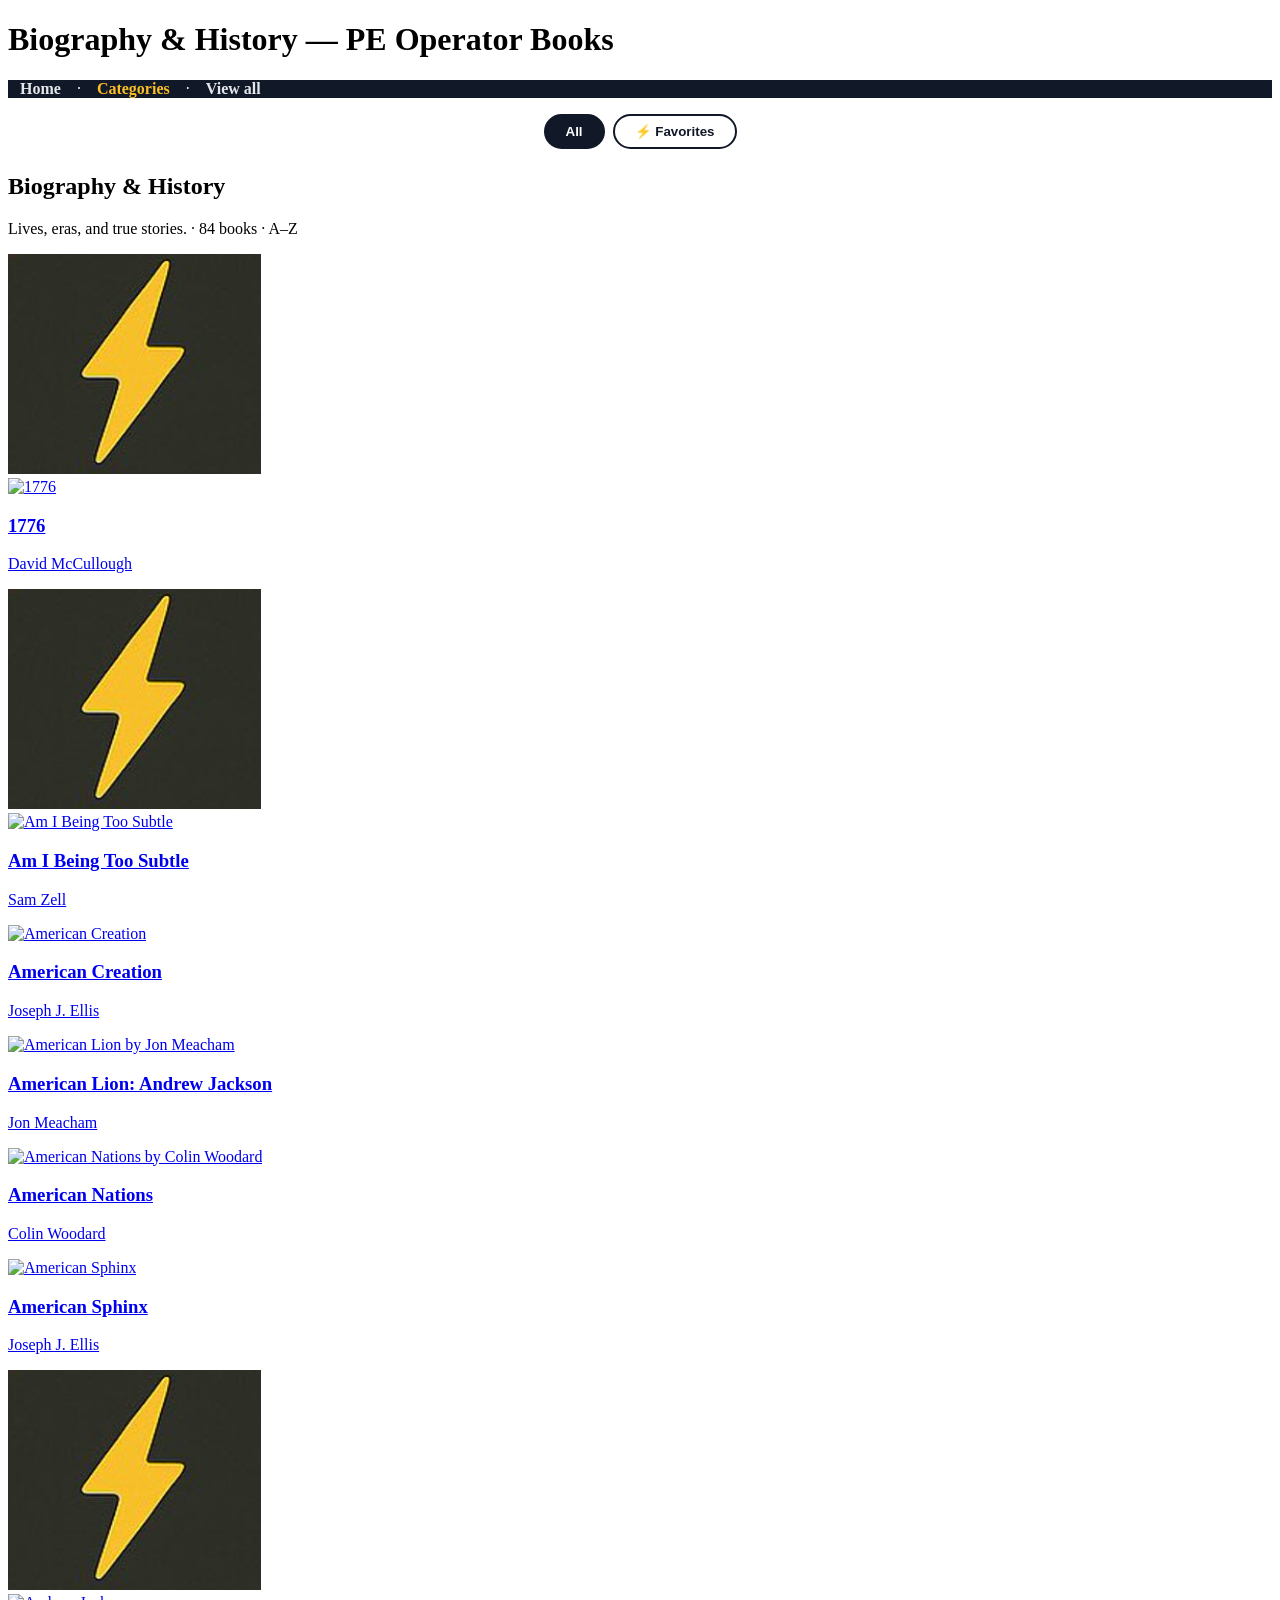
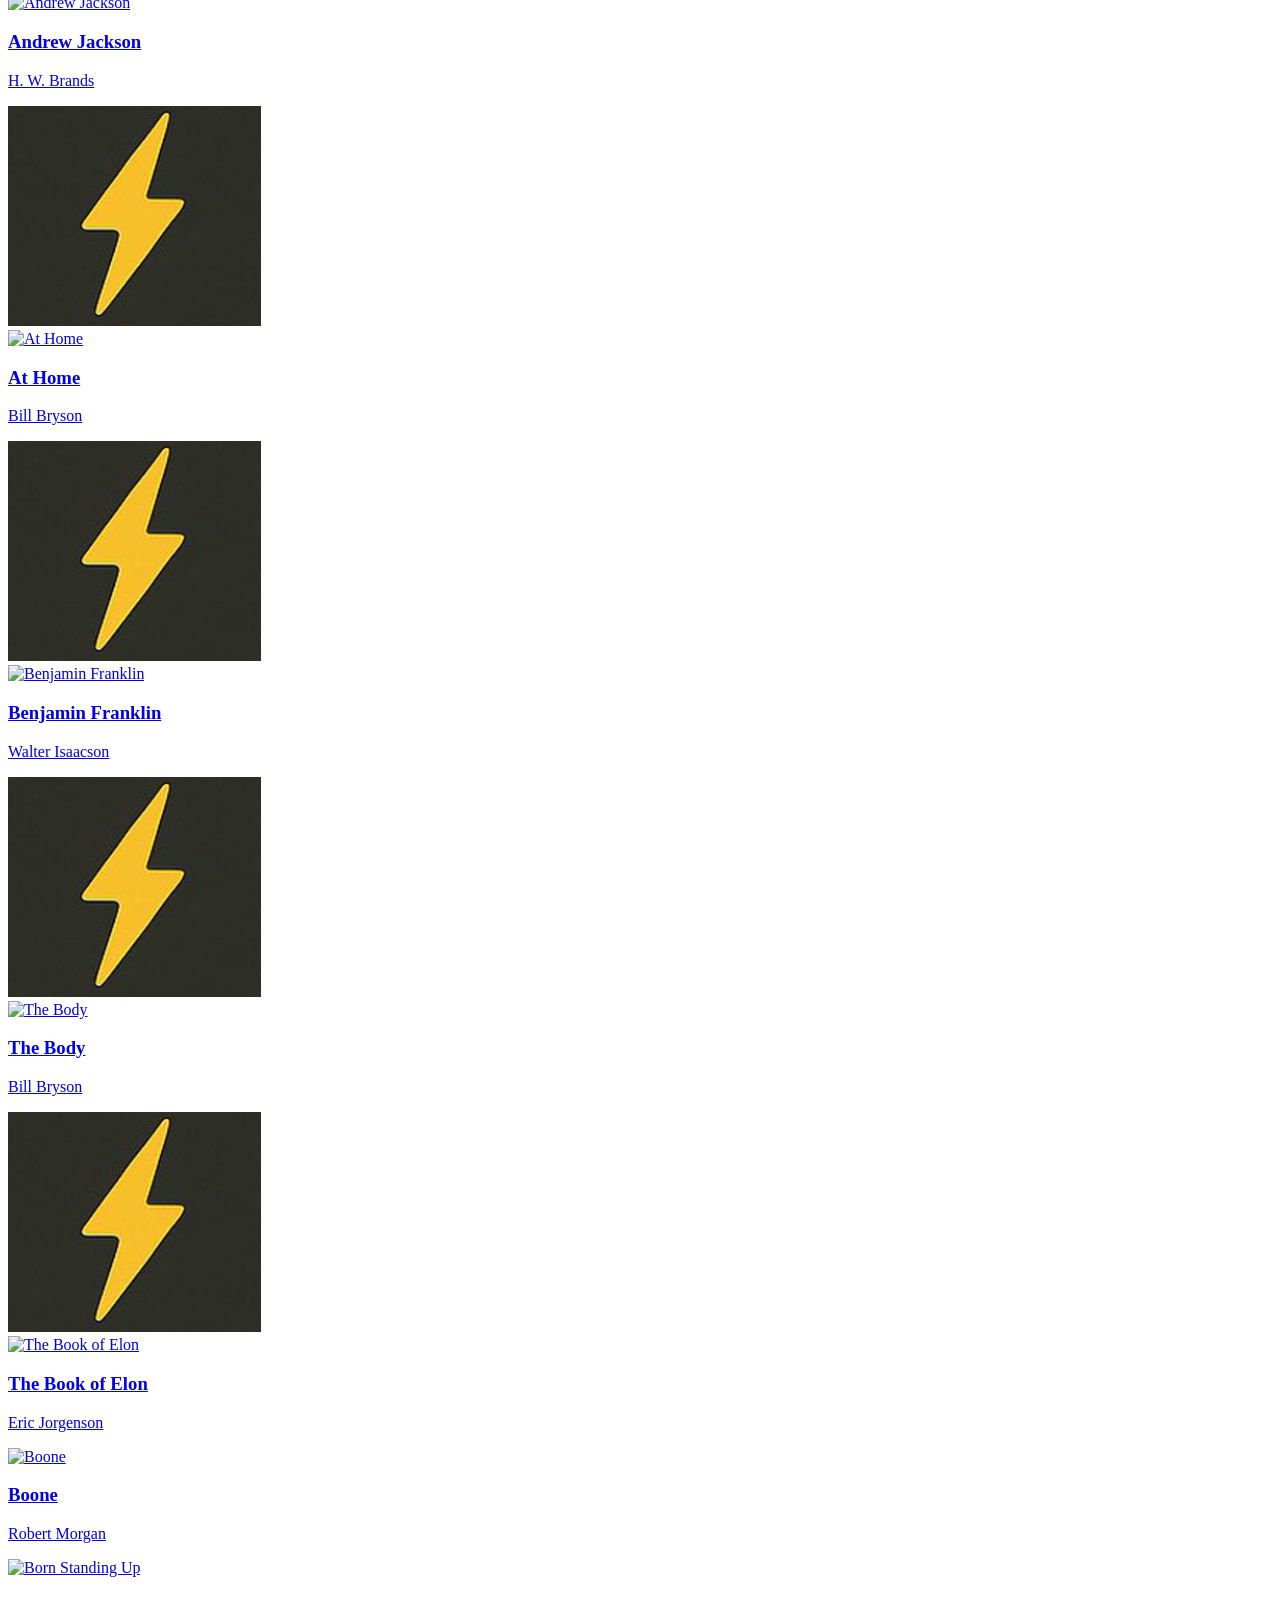
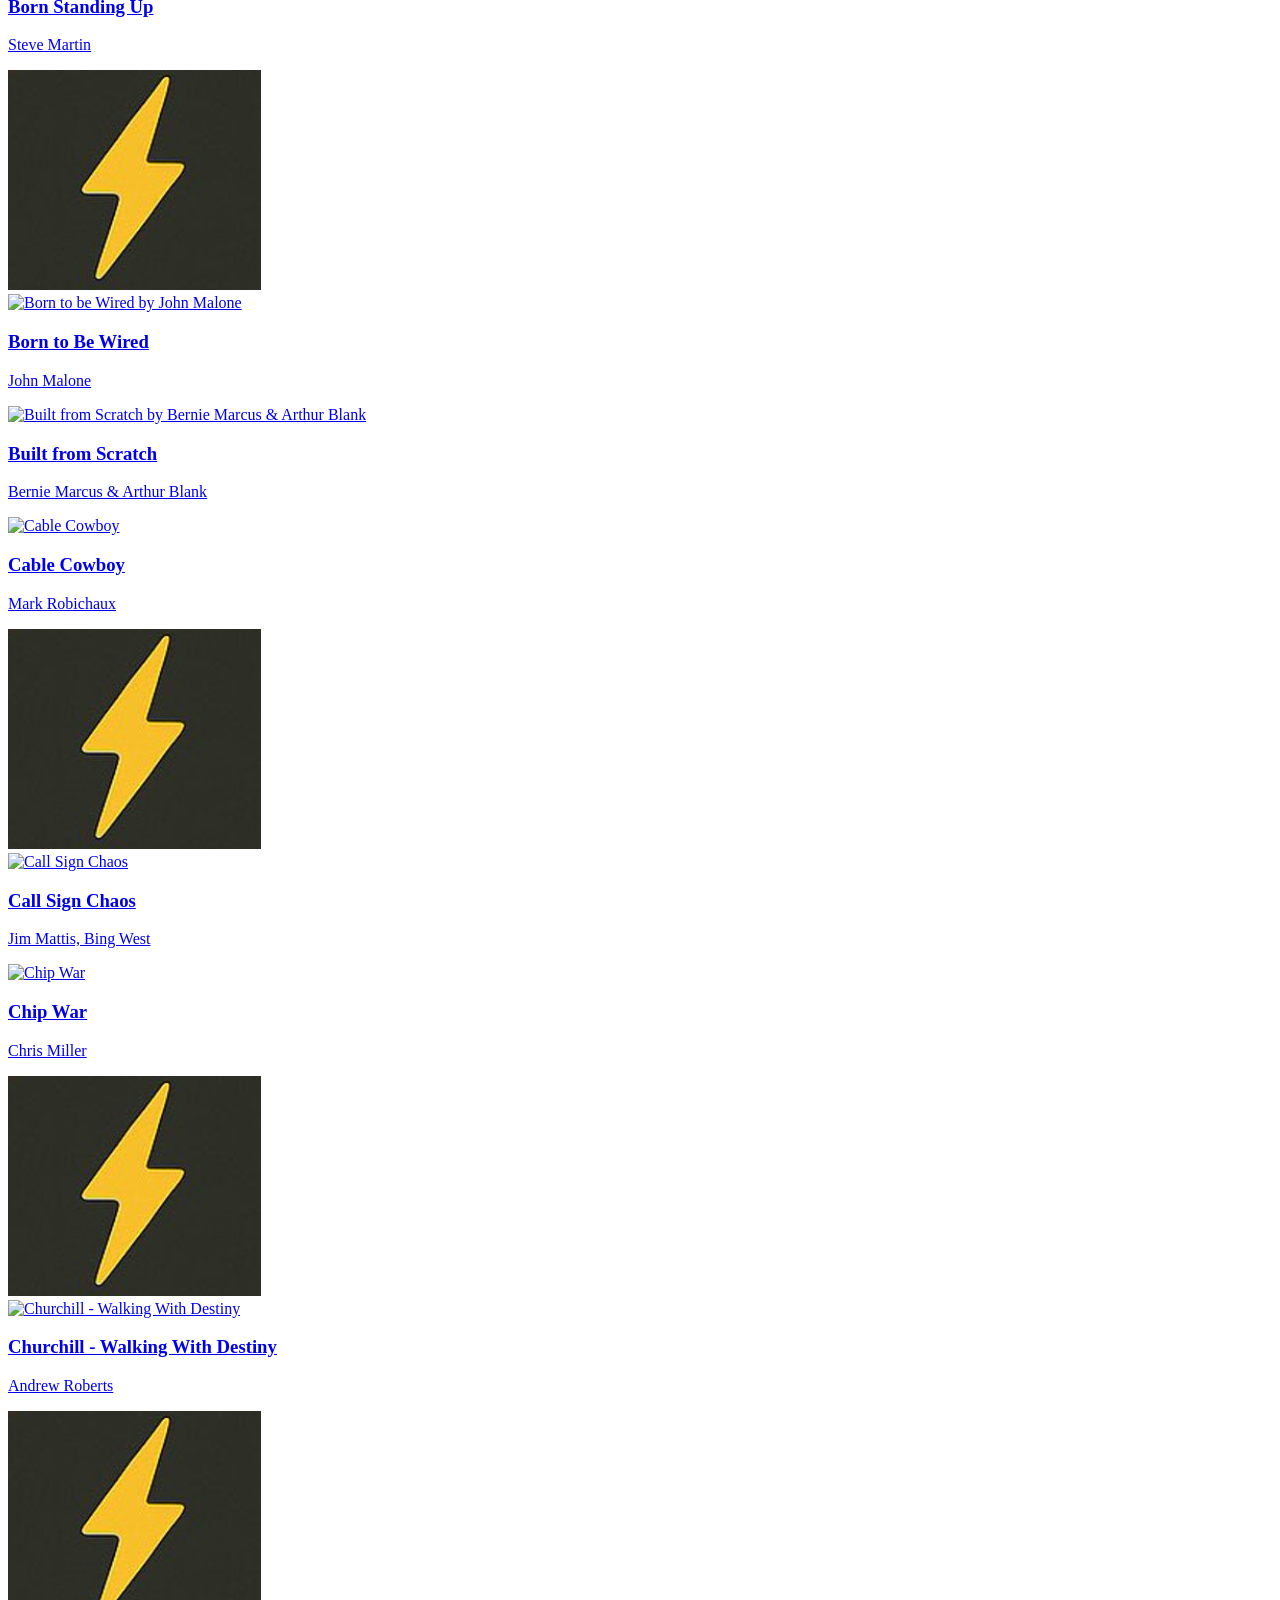
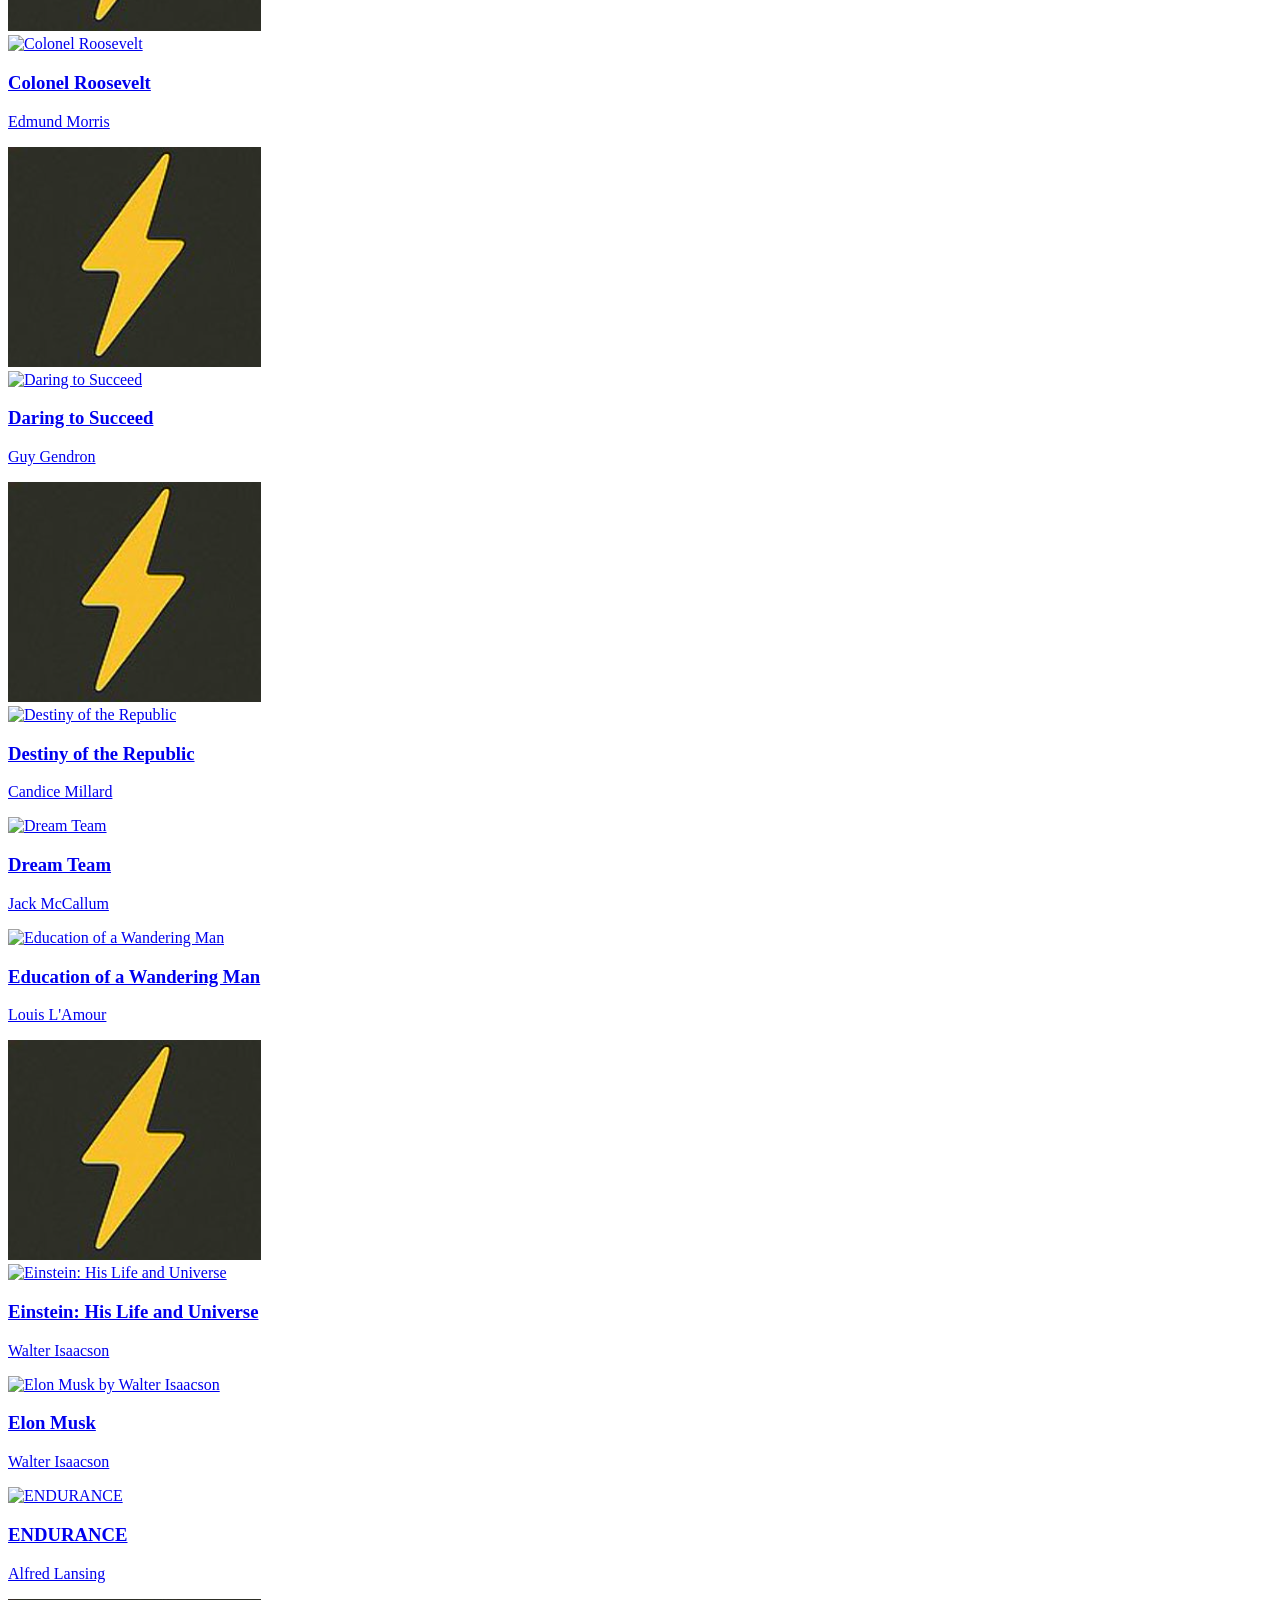
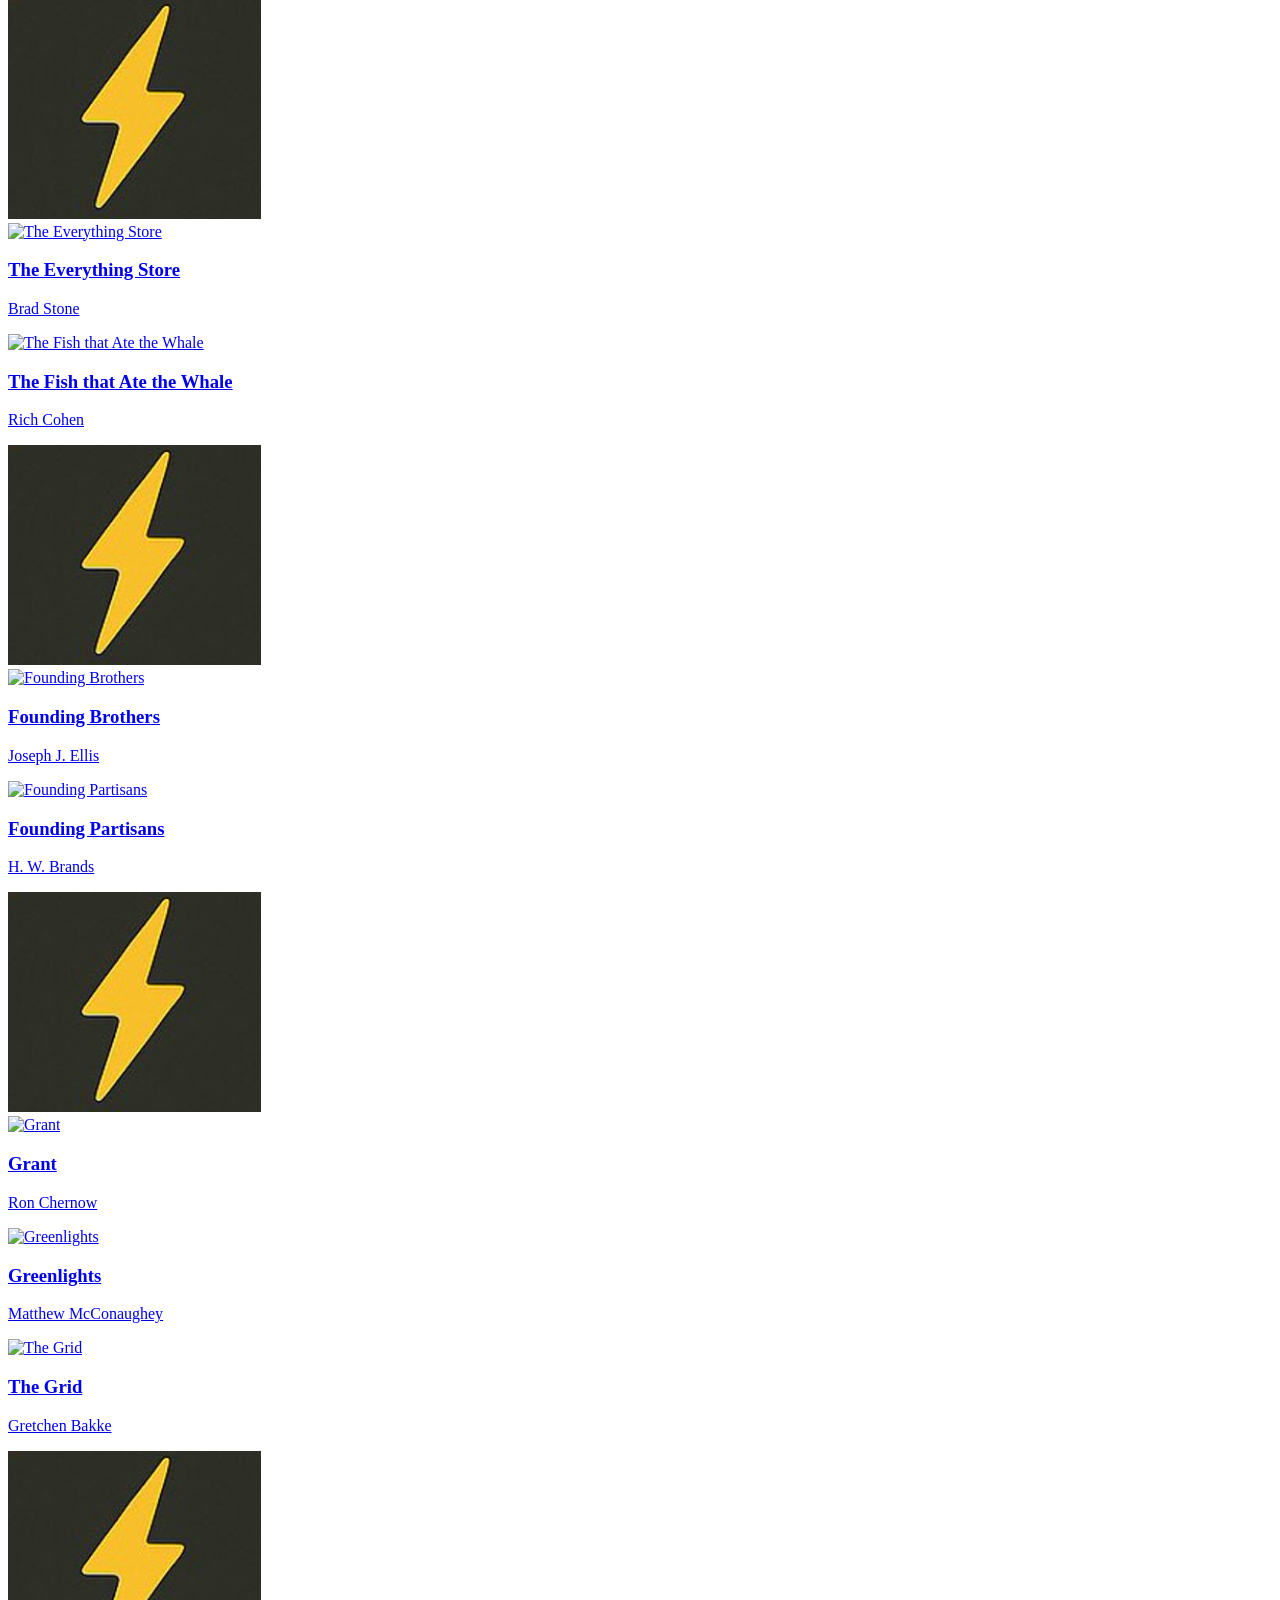
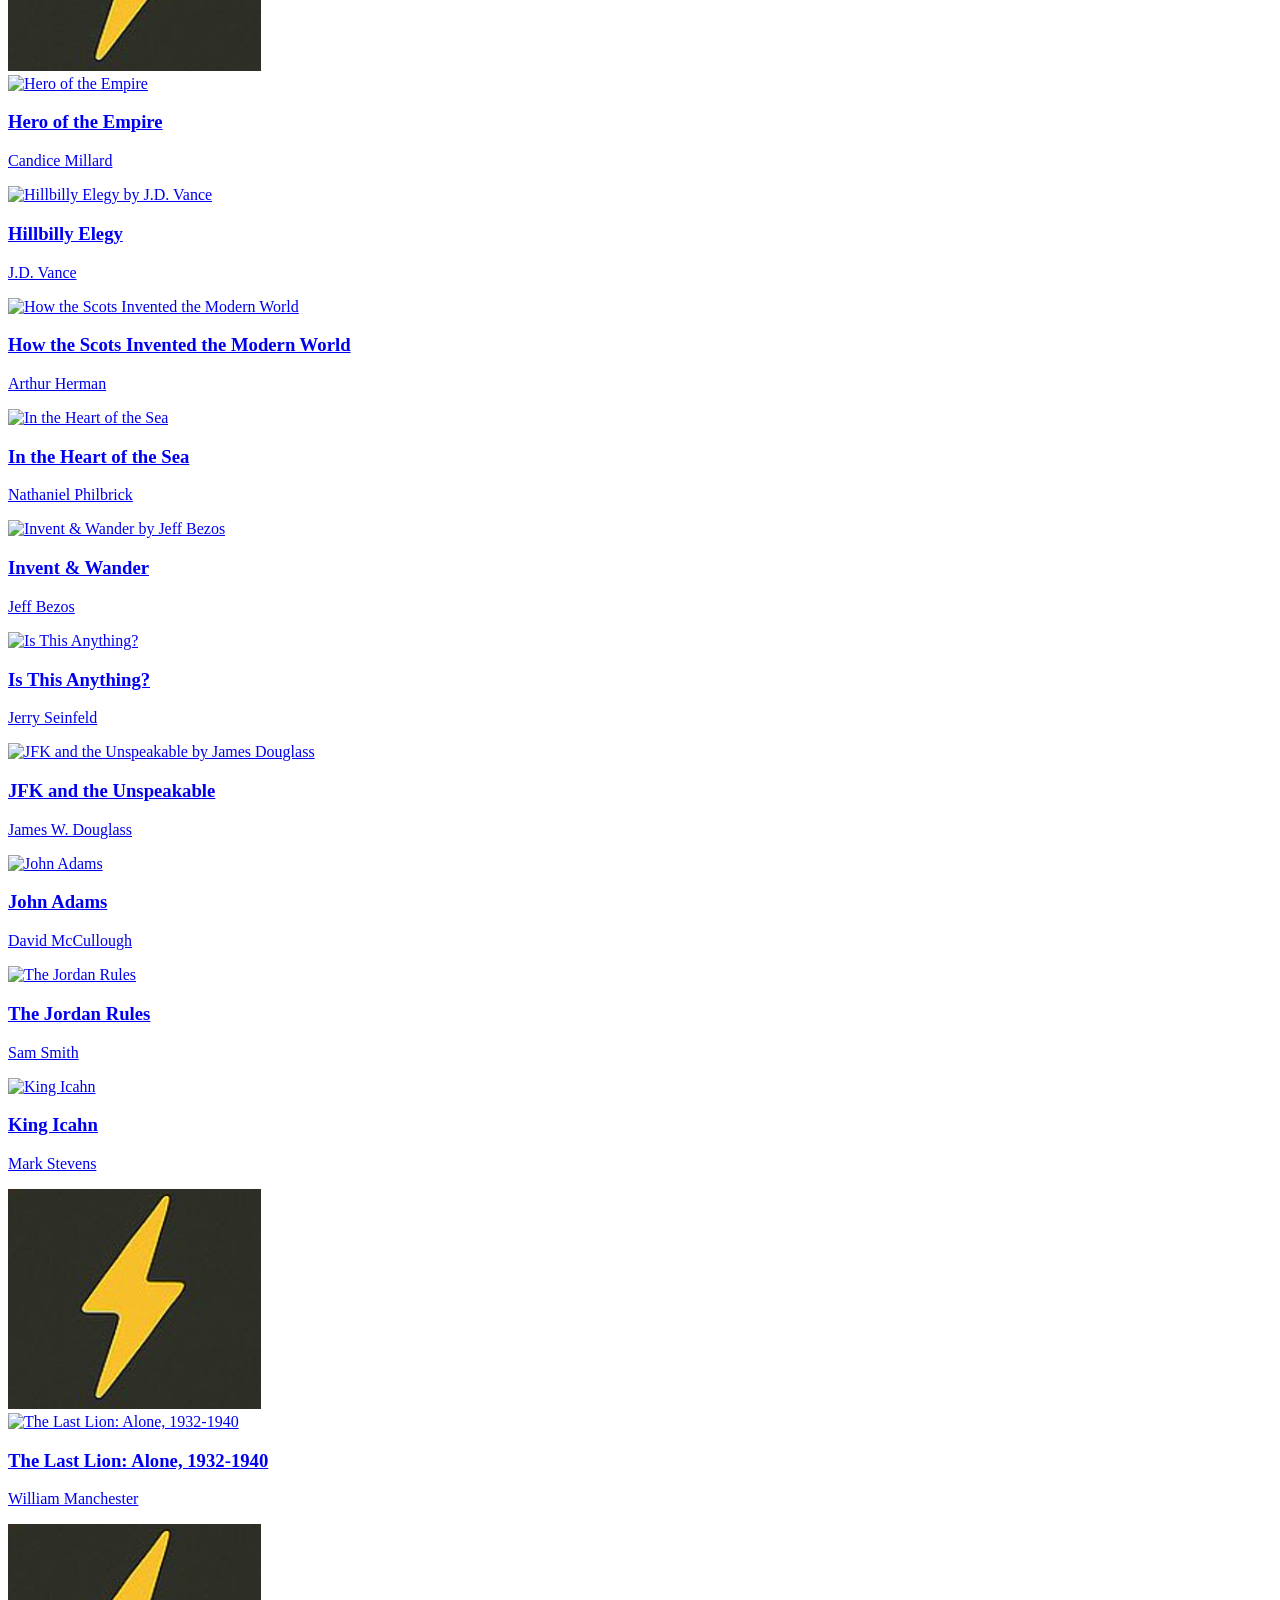
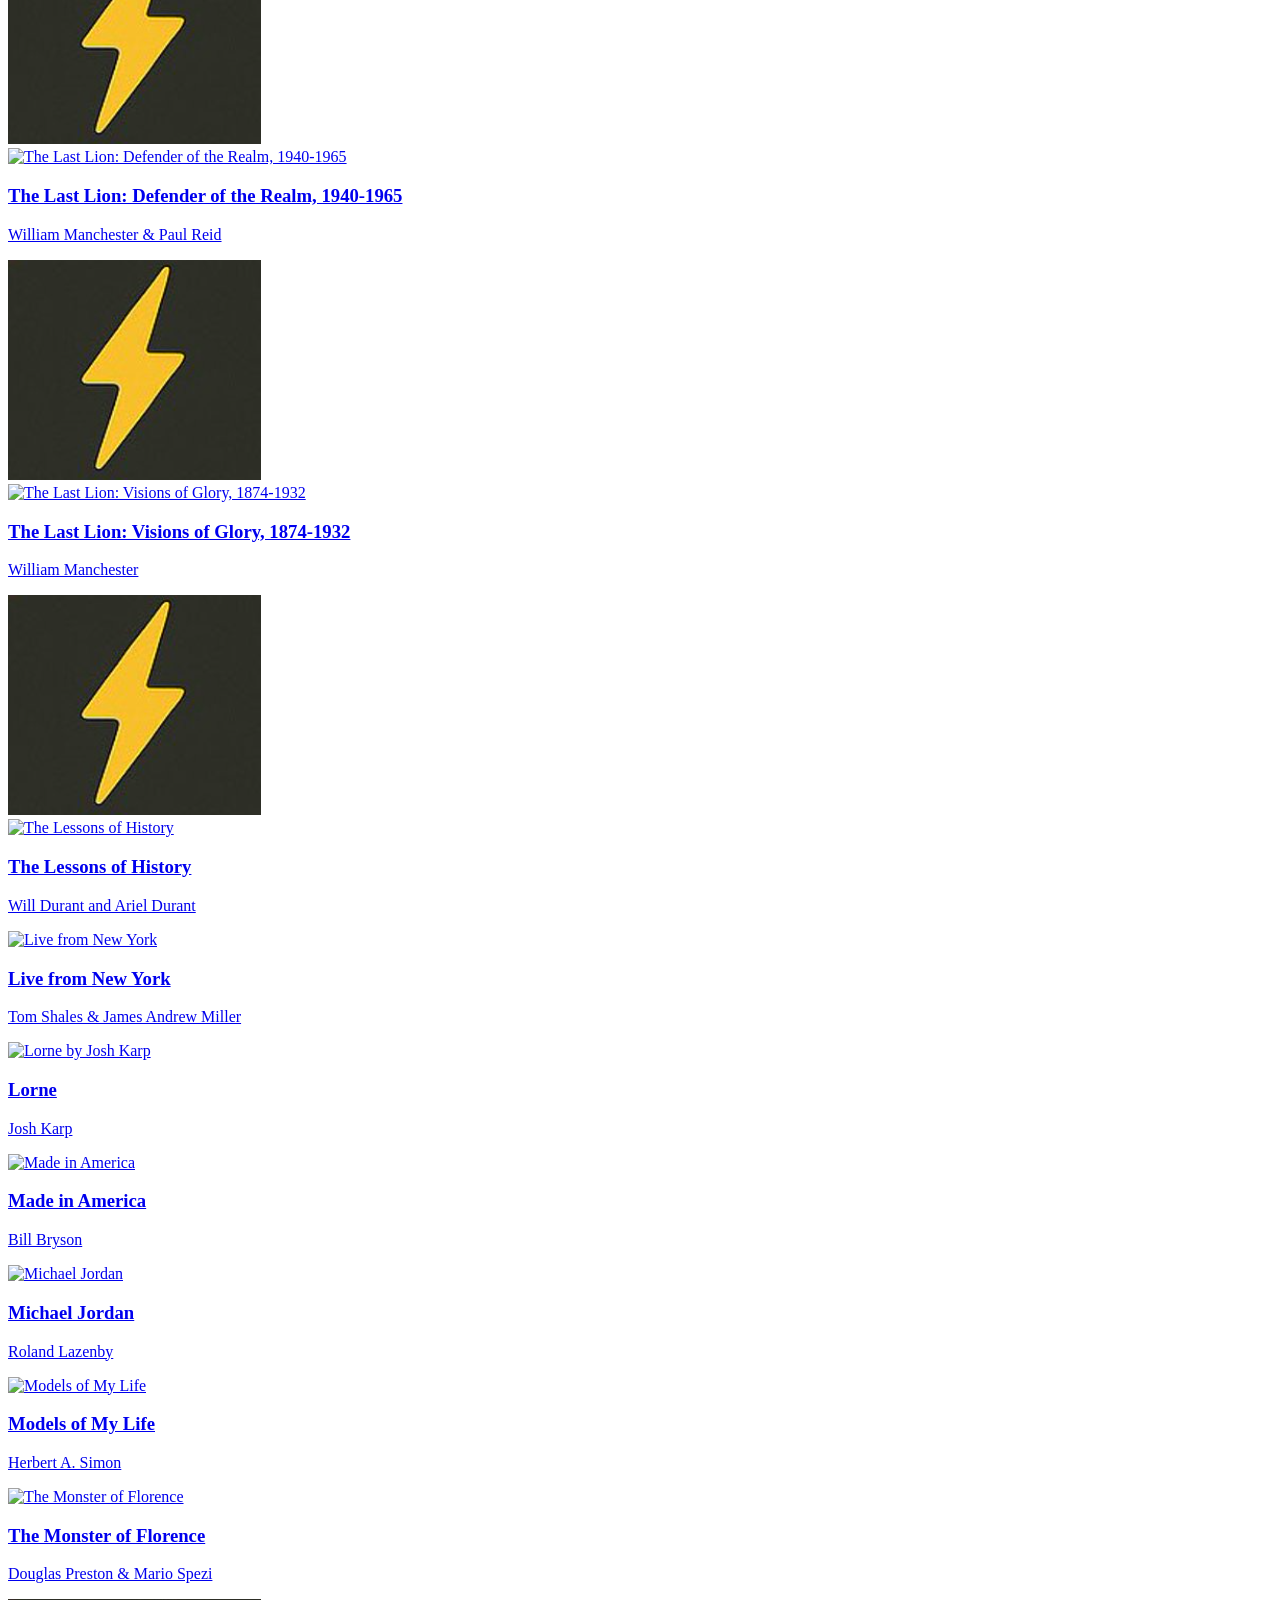
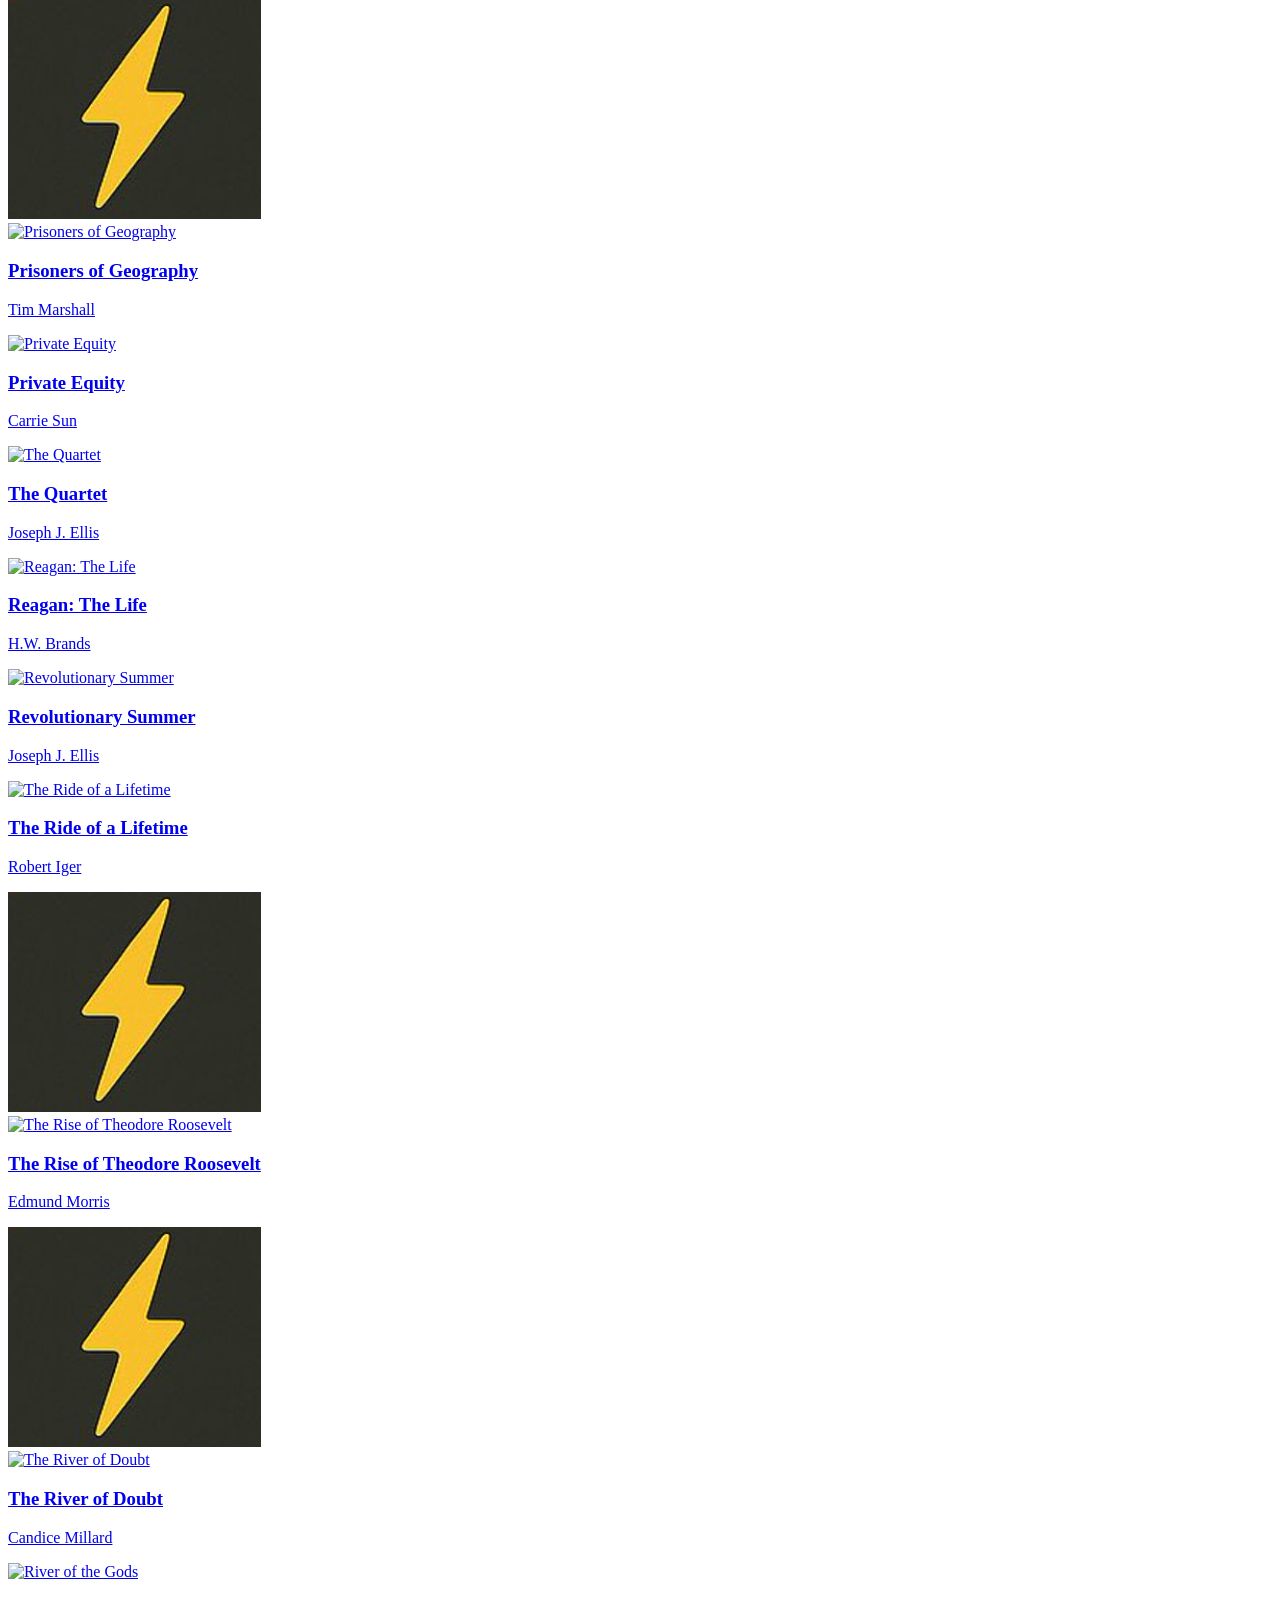
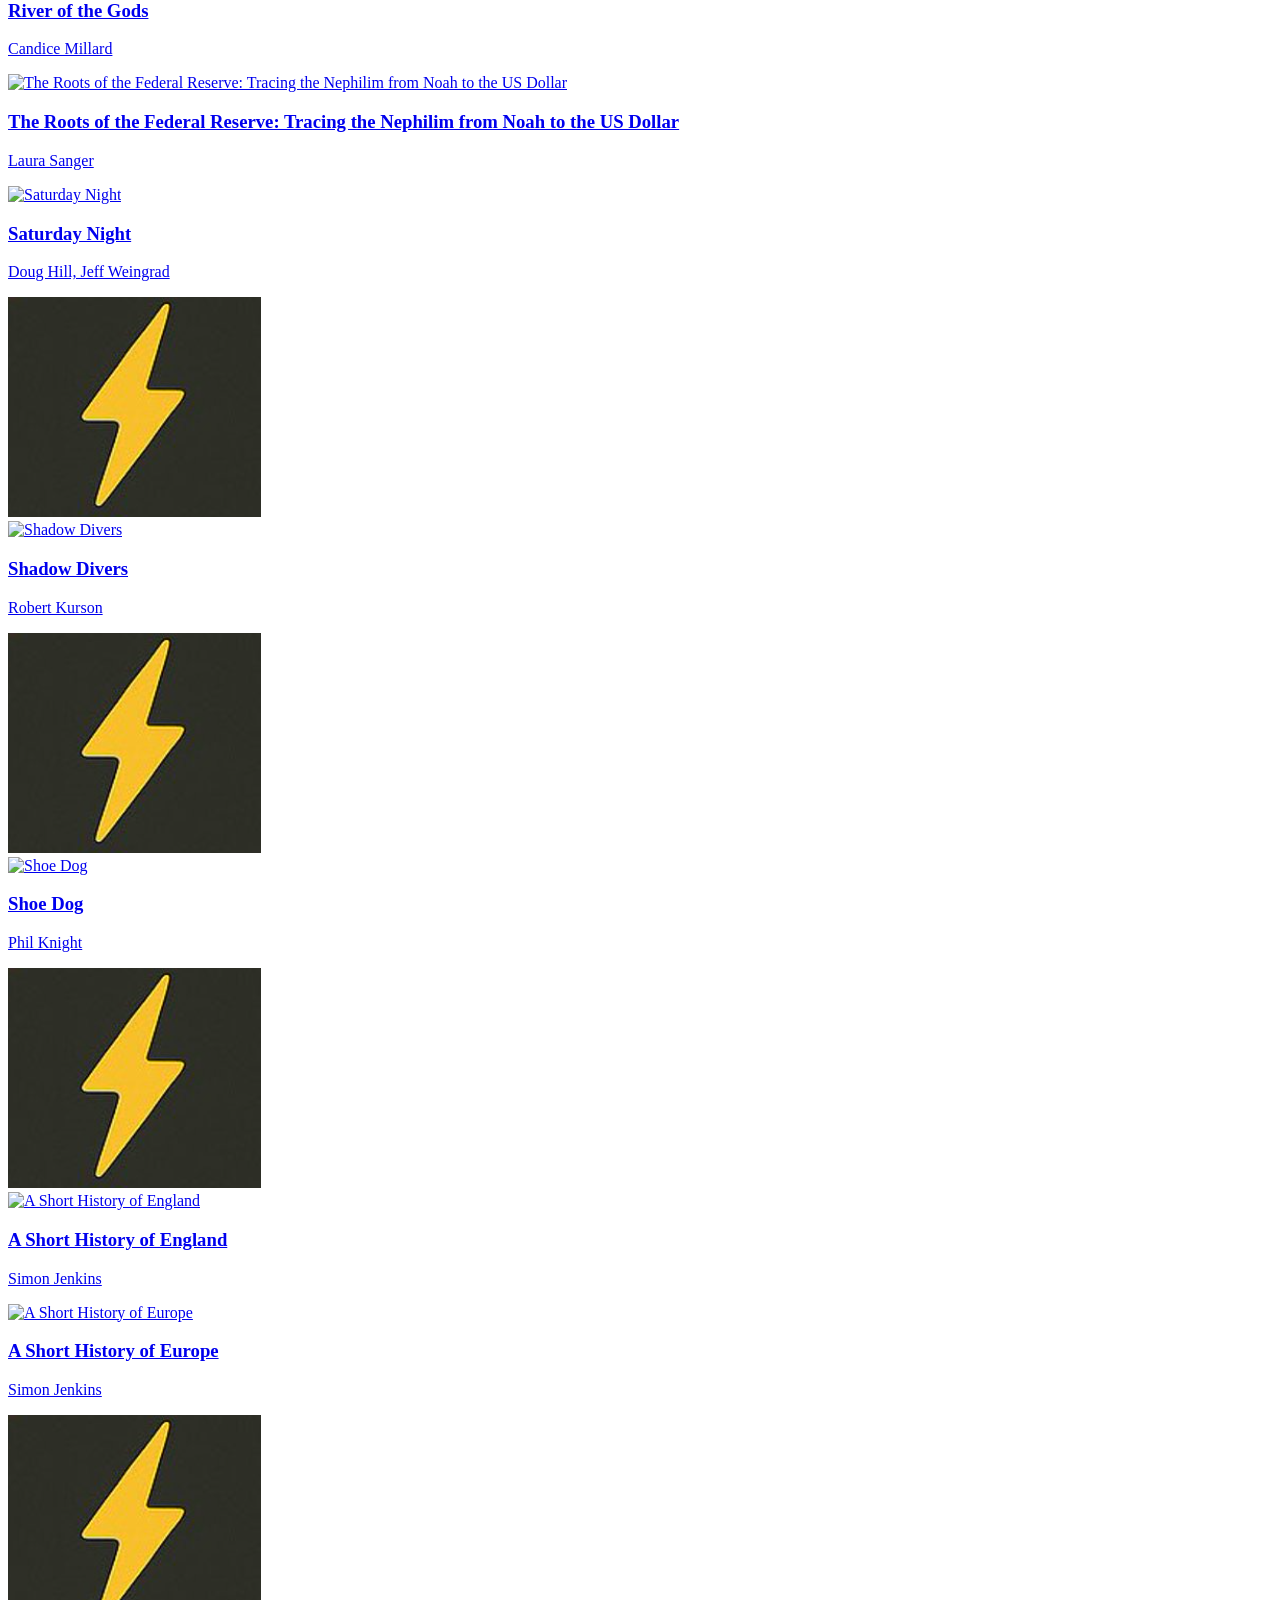
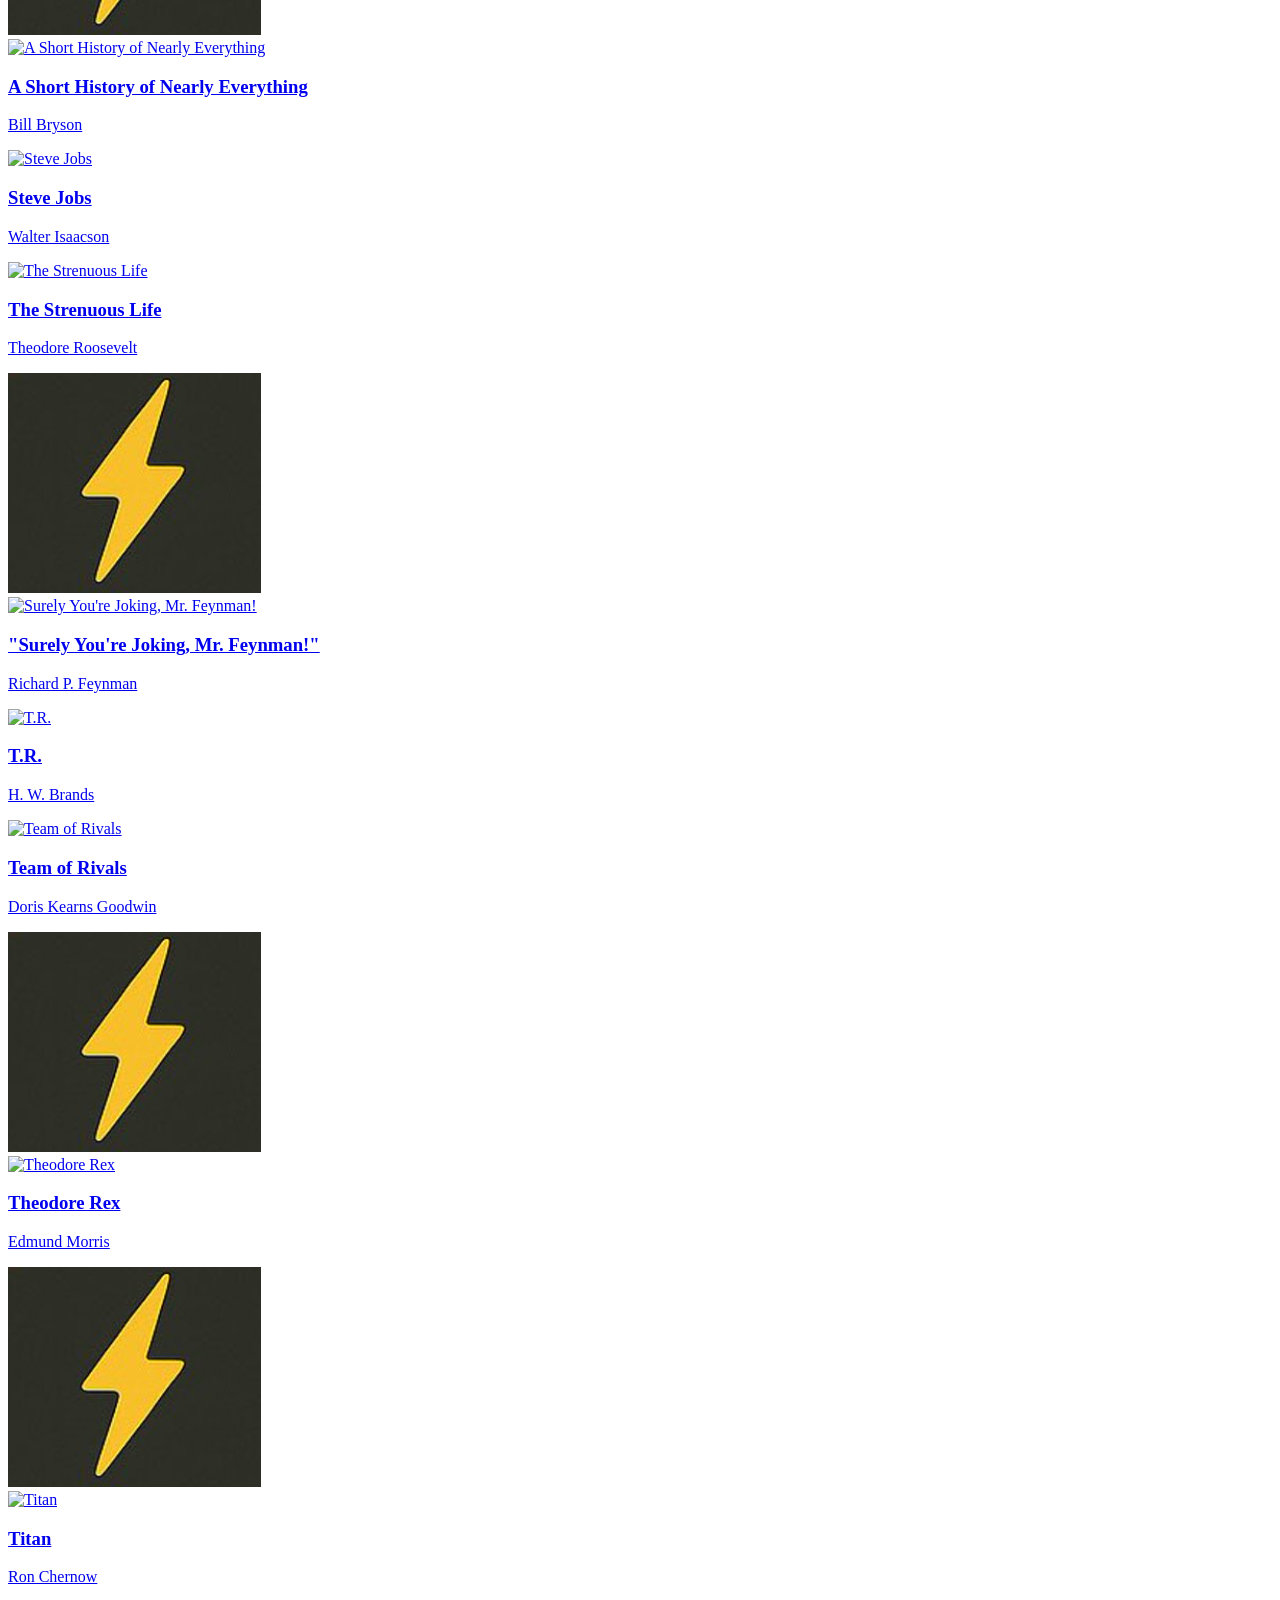
==== commit 6ebb1fa9: "Add Fiction category, refresh Latest five, refile Fed Reserve Latest additions now match the live to" ====
--- a/biography-history.html
+++ b/biography-history.html
@@ -39,7 +39,7 @@
     <div class="text-left mb-6 border-b-2 border-gray-900 pb-4">
       <h2 class="text-3xl md:text-4xl font-extrabold text-gray-900 tracking-tight">Biography & History</h2>
     </div>
-    <p class="text-gray-600 mb-4">Lives, eras, and true stories. · 88 books · A–Z</p>
+    <p class="text-gray-600 mb-4">Lives, eras, and true stories. · 84 books · A–Z</p>
     <p id="favorites-empty" class="favorites-empty">No favorites in this category.</p>
     <div id="books-grid" class="grid grid-cols-2 min-[480px]:grid-cols-3 sm:grid-cols-3 md:grid-cols-4 lg:grid-cols-5 xl:grid-cols-6 gap-6 md:gap-8">
 <article data-book-card="true" data-favorite="true" class="bg-white rounded-2xl shadow-lg overflow-hidden book-card relative">
@@ -367,19 +367,6 @@
   </a>
 </article>
 
-<article data-book-card="true" data-favorite="true" class="bg-white rounded-2xl shadow-lg overflow-hidden book-card relative">
-  <div class="absolute top-2 right-2 z-10 w-8 h-8 md:w-10 md:h-10 overflow-hidden rounded-full ring-4 ring-amber-400/60 ring-offset-2 ring-offset-white shadow-md">
-    <img src="lightning.png" alt="Lightning Badge" class="w-full h-full object-cover">
-  </div>
-  <a href="https://amzn.to/3Qtamvt" target="_blank" rel="noopener">
-    <img src="https://m.media-amazon.com/images/I/710YPoKebhL._SL1500_.jpg" alt="The Fellowship Of The Ring" class="book-cover" loading="lazy">
-    <div class="p-6">
-      <h3 class="text-xl font-bold mb-2">The Fellowship Of The Ring</h3>
-      <p class="text-gray-600 mb-3">J.R.R. Tolkien</p>
-    </div>
-  </a>
-</article>
-
 <article data-book-card="true" class="bg-white rounded-2xl shadow-lg overflow-hidden book-card">
     <a href="https://amzn.to/3KvkuB8" target="_blank" rel="noopener">
       <img src="https://m.media-amazon.com/images/I/71-mfBXyoHL._SL1500_.jpg" alt="The Fish that Ate the Whale" class="book-cover" loading="lazy">
@@ -469,16 +456,6 @@
     </a>
   </article>
 
-<article data-book-card="true" class="bg-white rounded-2xl shadow-lg overflow-hidden book-card relative">
-  <a href="https://amzn.to/4ePFEpK" target="_blank" rel="noopener">
-    <img src="https://m.media-amazon.com/images/I/71OF35MLUEL._SL1500_.jpg" alt="The Hobbit" class="book-cover" loading="lazy">
-    <div class="p-6">
-      <h3 class="text-xl font-bold mb-2">The Hobbit</h3>
-      <p class="text-gray-600 mb-3">J.R.R. Tolkien</p>
-    </div>
-  </a>
-</article>
-
 <article data-book-card="true" class="bg-white rounded-2xl shadow-lg overflow-hidden book-card">
     <a href="https://amzn.to/3XnEQPv" target="_blank" rel="noopener">
       <img src="https://m.media-amazon.com/images/I/71qODMUUDRL._SL1236_.jpg" alt="How the Scots Invented the Modern World" class="book-cover" loading="lazy">
@@ -641,19 +618,6 @@
   </a>
 </article>
 
-<article data-book-card="true" data-favorite="true" class="bg-white rounded-2xl shadow-lg overflow-hidden book-card relative">
-   <div class="absolute top-2 right-2 z-10 w-8 h-8 md:w-10 md:h-10 overflow-hidden rounded-full ring-4 ring-amber-400/60 ring-offset-2 ring-offset-white shadow-md">
-    <img src="lightning.png" alt="Lightning Badge" class="w-full h-full object-cover">
-  </div>
-  <a href="https://www.amazon.com/dp/B00EMXBDMA?tag=peoperator-20" target="_blank" rel="noopener">
-    <img src="https://images-na.ssl-images-amazon.com/images/P/B00EMXBDMA.01.LZZZZZZZ.jpg" alt="The Martian" class="book-cover" loading="lazy">
-    <div class="p-6">
-      <h3 class="text-xl font-bold mb-2">The Martian</h3>
-      <p class="text-gray-600 mb-3">Andy Weir</p>
-    </div>
-  </a>
-</article>
-
 <article data-book-card="true" class="bg-white rounded-2xl shadow-lg overflow-hidden book-card relative">
   <a href="https://www.amazon.com/dp/B00AFGKXOW?tag=peoperator-20" target="_blank" rel="noopener">
     <img src="https://m.media-amazon.com/images/I/81cisjFJk-L._SL1500_.jpg" alt="Michael Jordan" class="book-cover" loading="lazy">
@@ -727,19 +691,6 @@
   </a>
 </article>
 
-<article data-book-card="true" data-favorite="true" class="bg-white rounded-2xl shadow-lg overflow-hidden book-card relative">
-  <div class="absolute top-2 right-2 z-10 w-8 h-8 md:w-10 md:h-10 overflow-hidden rounded-full ring-4 ring-amber-400/60 ring-offset-2 ring-offset-white shadow-md">
-    <img src="lightning.png" alt="Lightning Badge" class="w-full h-full object-cover">
-  </div>
-  <a href="https://amzn.to/4oJDZp9" target="_blank" rel="noopener">
-    <img src="https://m.media-amazon.com/images/I/71tDovoHA+L._SL1500_.jpg" alt="The Return Of The King" class="book-cover" loading="lazy">
-    <div class="p-6">
-      <h3 class="text-xl font-bold mb-2">The Return Of The King</h3>
-      <p class="text-gray-600 mb-3">J.R.R. Tolkien</p>
-    </div>
-  </a>
-</article>
-
 <article data-book-card="true" class="bg-white rounded-2xl shadow-lg overflow-hidden book-card relative">
   <a href="https://www.amazon.com/dp/B00A5MRG6E?tag=peoperator-20" target="_blank" rel="noopener">
     <img src="https://m.media-amazon.com/images/I/81jVVjGViAL._SL1500_.jpg" alt="Revolutionary Summer" class="book-cover" loading="lazy">
@@ -797,6 +748,16 @@
 </article>
 
 <article data-book-card="true" class="bg-white rounded-2xl shadow-lg overflow-hidden book-card relative">
+  <a href="https://www.amazon.com/dp/B08R3BV4P4?tag=peoperator-20" target="_blank" rel="noopener">
+    <img src="https://m.media-amazon.com/images/I/91MCscP1K3L._SL1500_.jpg" alt="The Roots of the Federal Reserve: Tracing the Nephilim from Noah to the US Dollar" class="book-cover" loading="lazy">
+    <div class="p-6">
+      <h3 class="text-xl font-bold mb-2">The Roots of the Federal Reserve: Tracing the Nephilim from Noah to the US Dollar</h3>
+      <p class="text-gray-600 mb-3">Laura Sanger</p>
+    </div>
+  </a>
+</article>
+
+<article data-book-card="true" class="bg-white rounded-2xl shadow-lg overflow-hidden book-card relative">
   <a href="https://www.amazon.com/dp/B006MNL3K0?tag=peoperator-20" target="_blank" rel="noopener">
     <img src="https://m.media-amazon.com/images/I/51Eo-Jb86lL._SL1500_.jpg" alt="Saturday Night" class="book-cover" loading="lazy">
     <div class="p-6">
@@ -946,19 +907,6 @@
       </div>
     </a>
   </article>
-
-<article data-book-card="true" data-favorite="true" class="bg-white rounded-2xl shadow-lg overflow-hidden book-card relative">
-  <div class="absolute top-2 right-2 z-10 w-8 h-8 md:w-10 md:h-10 overflow-hidden rounded-full ring-4 ring-amber-400/60 ring-offset-2 ring-offset-white shadow-md">
-    <img src="lightning.png" alt="Lightning Badge" class="w-full h-full object-cover">
-  </div>
-  <a href="https://amzn.to/3SeeFLS" target="_blank" rel="noopener">
-    <img src="https://m.media-amazon.com/images/I/71nNxfSvGnL._SL1500_.jpg" alt="The Two Towers" class="book-cover" loading="lazy">
-    <div class="p-6">
-      <h3 class="text-xl font-bold mb-2">The Two Towers</h3>
-      <p class="text-gray-600 mb-3">J.R.R. Tolkien</p>
-    </div>
-  </a>
-</article>
 
 <article data-book-card="true" data-favorite="true" class="bg-white rounded-2xl shadow-lg overflow-hidden book-card relative">
     <div class="absolute top-2 right-2 z-10 w-8 h-8 md:w-10 md:h-10 overflow-hidden rounded-full ring-4 ring-amber-400/60 ring-offset-2 ring-offset-white shadow-md">
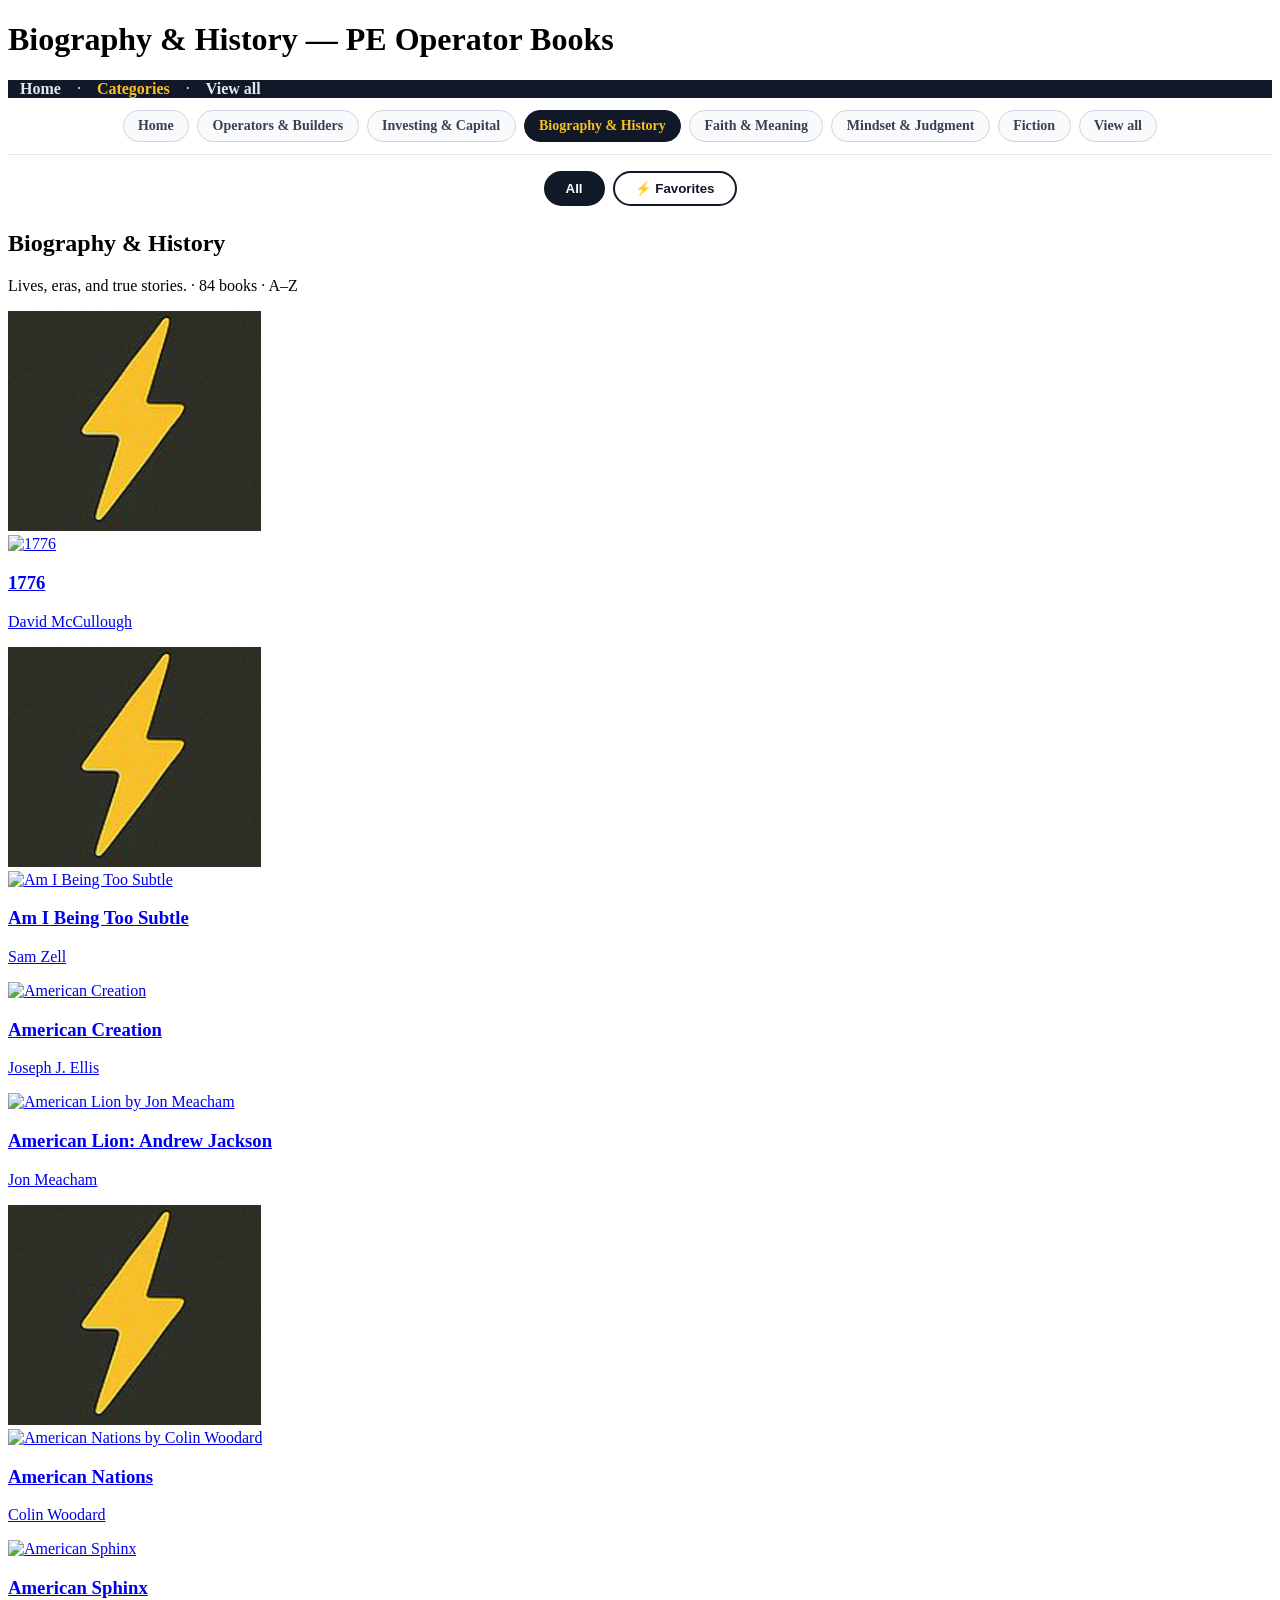
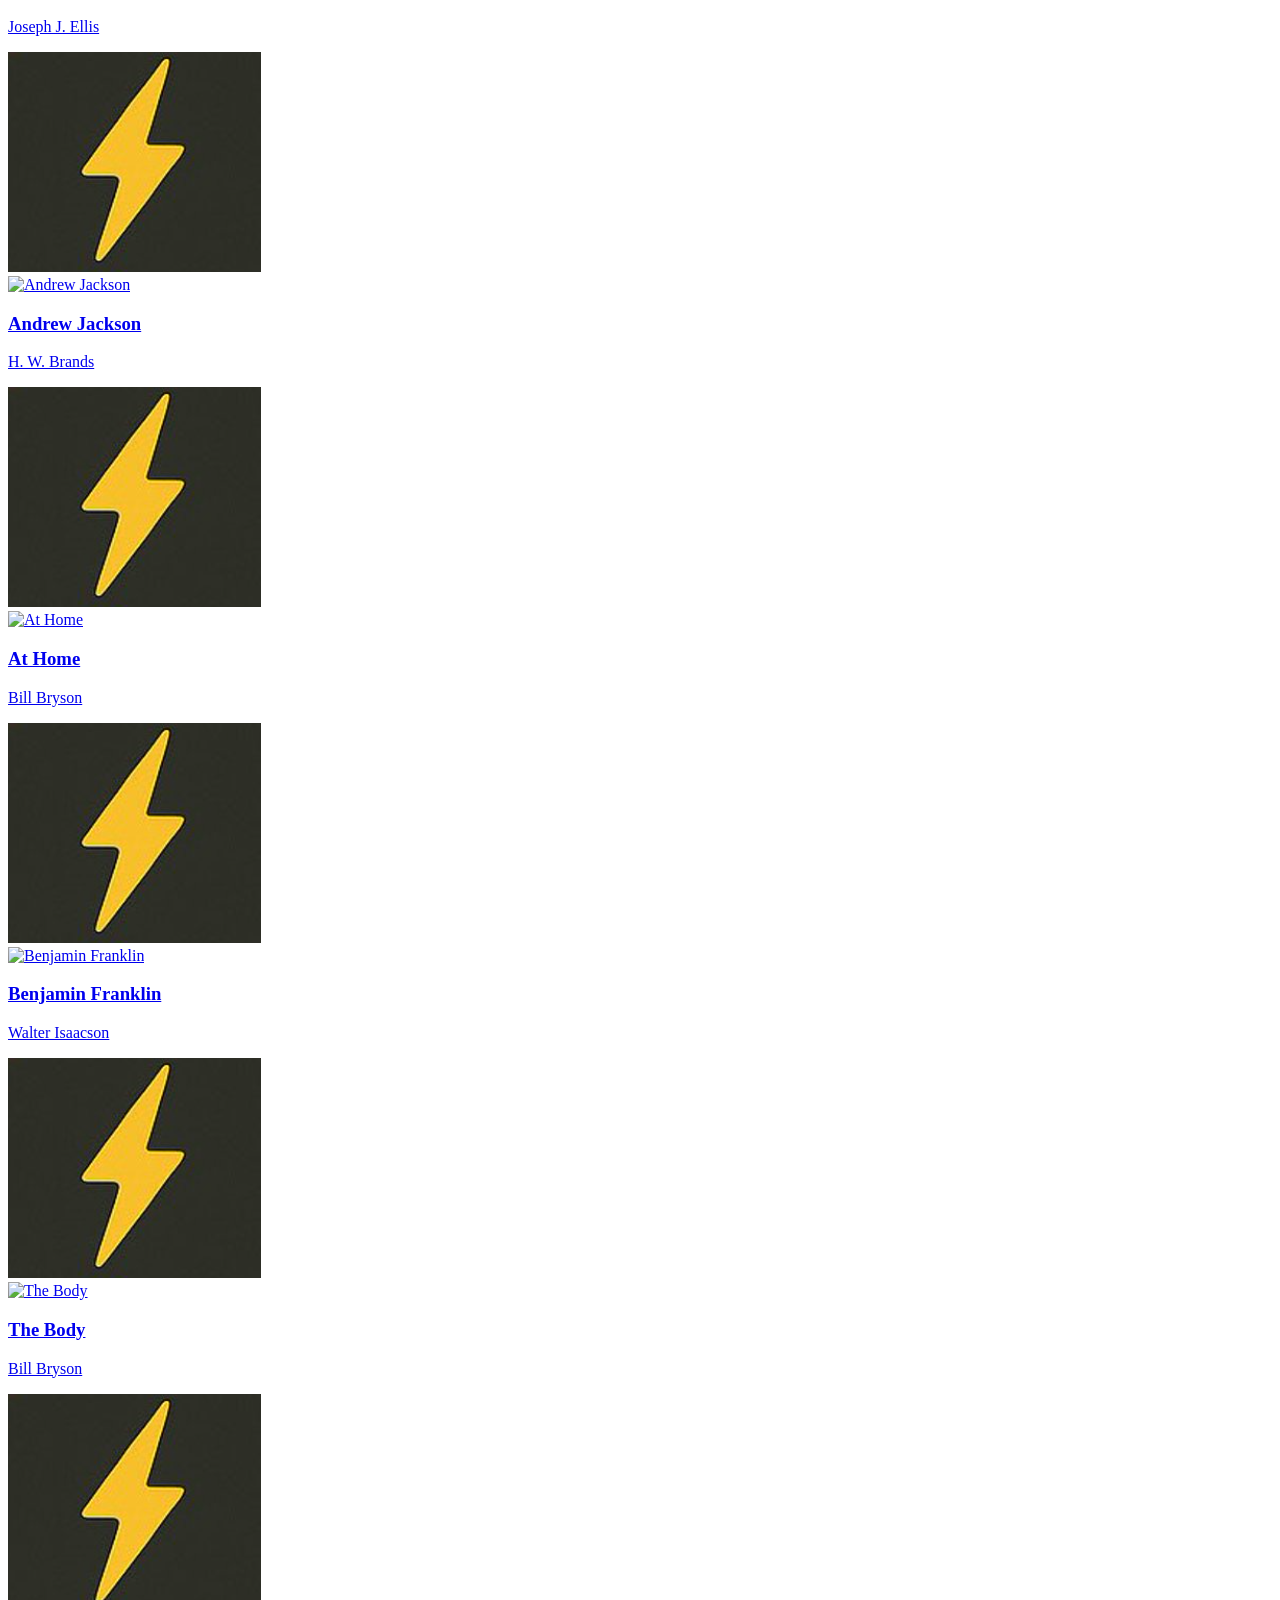
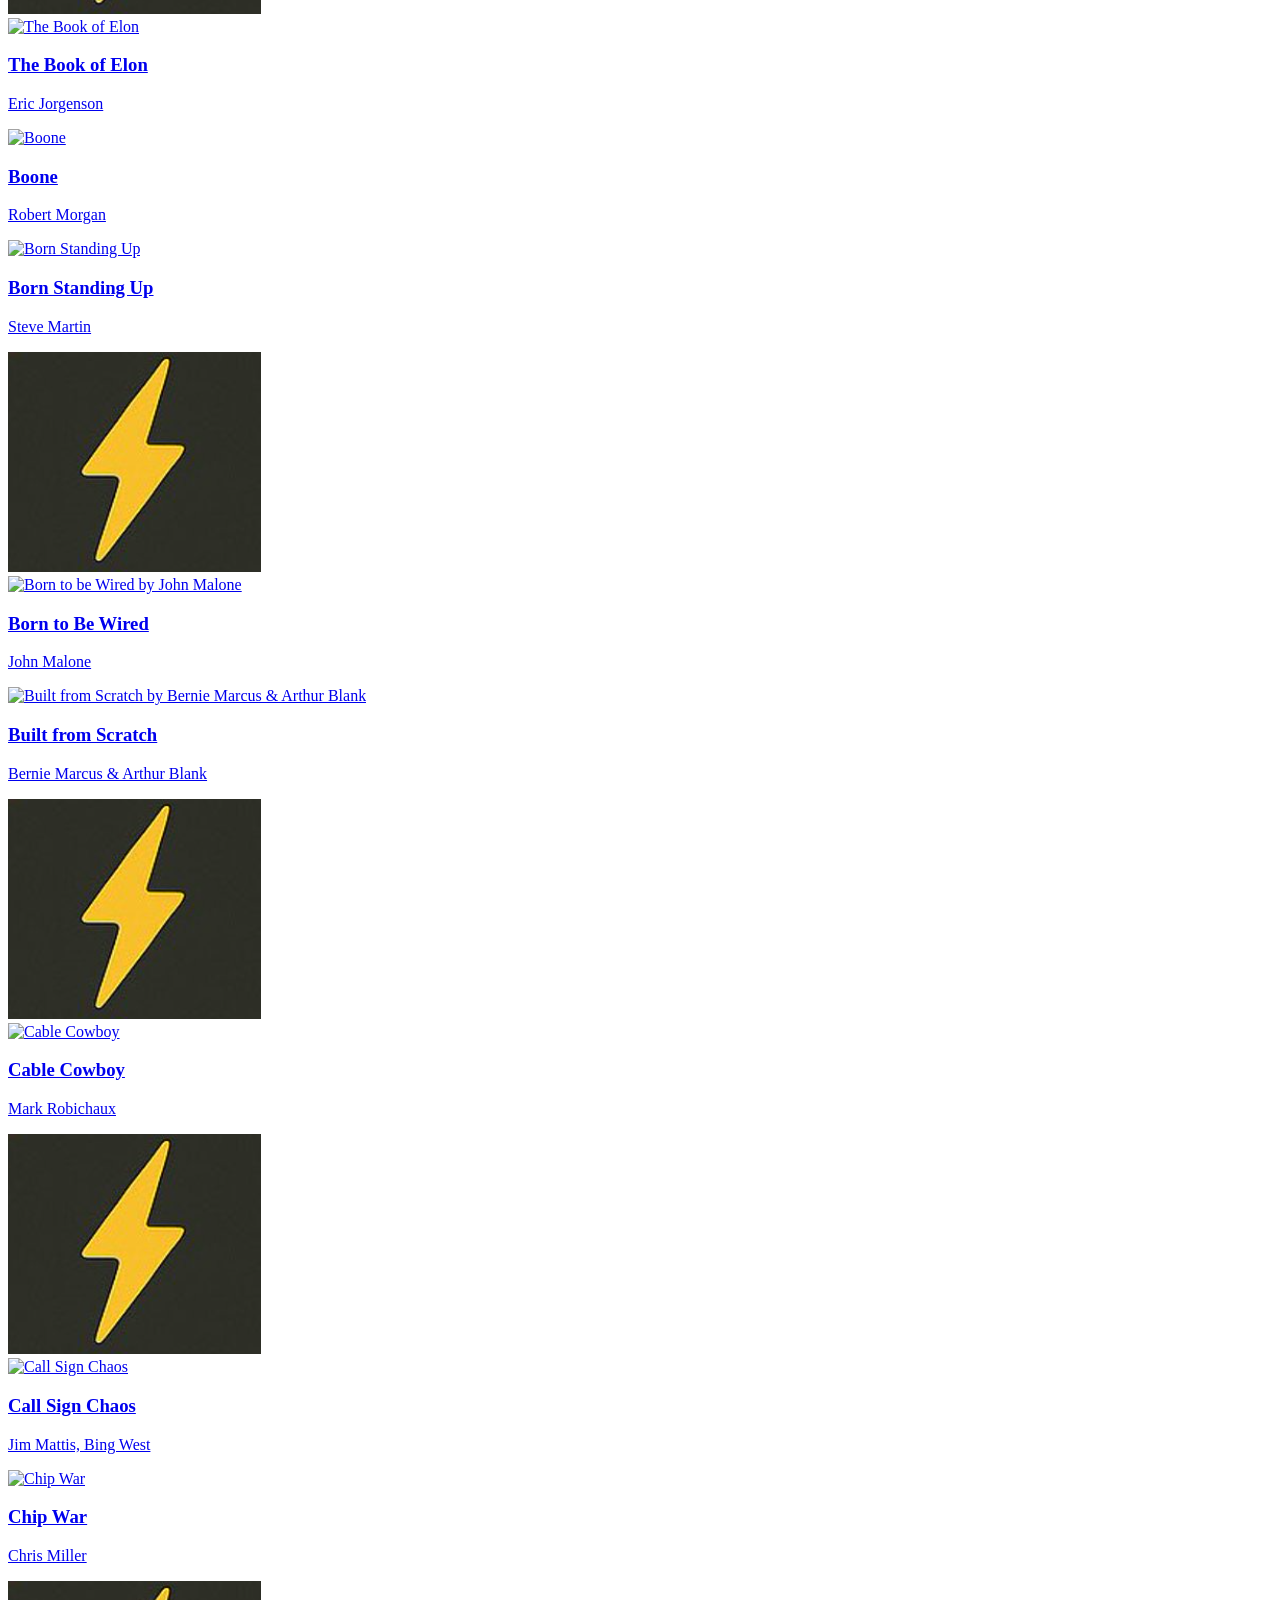
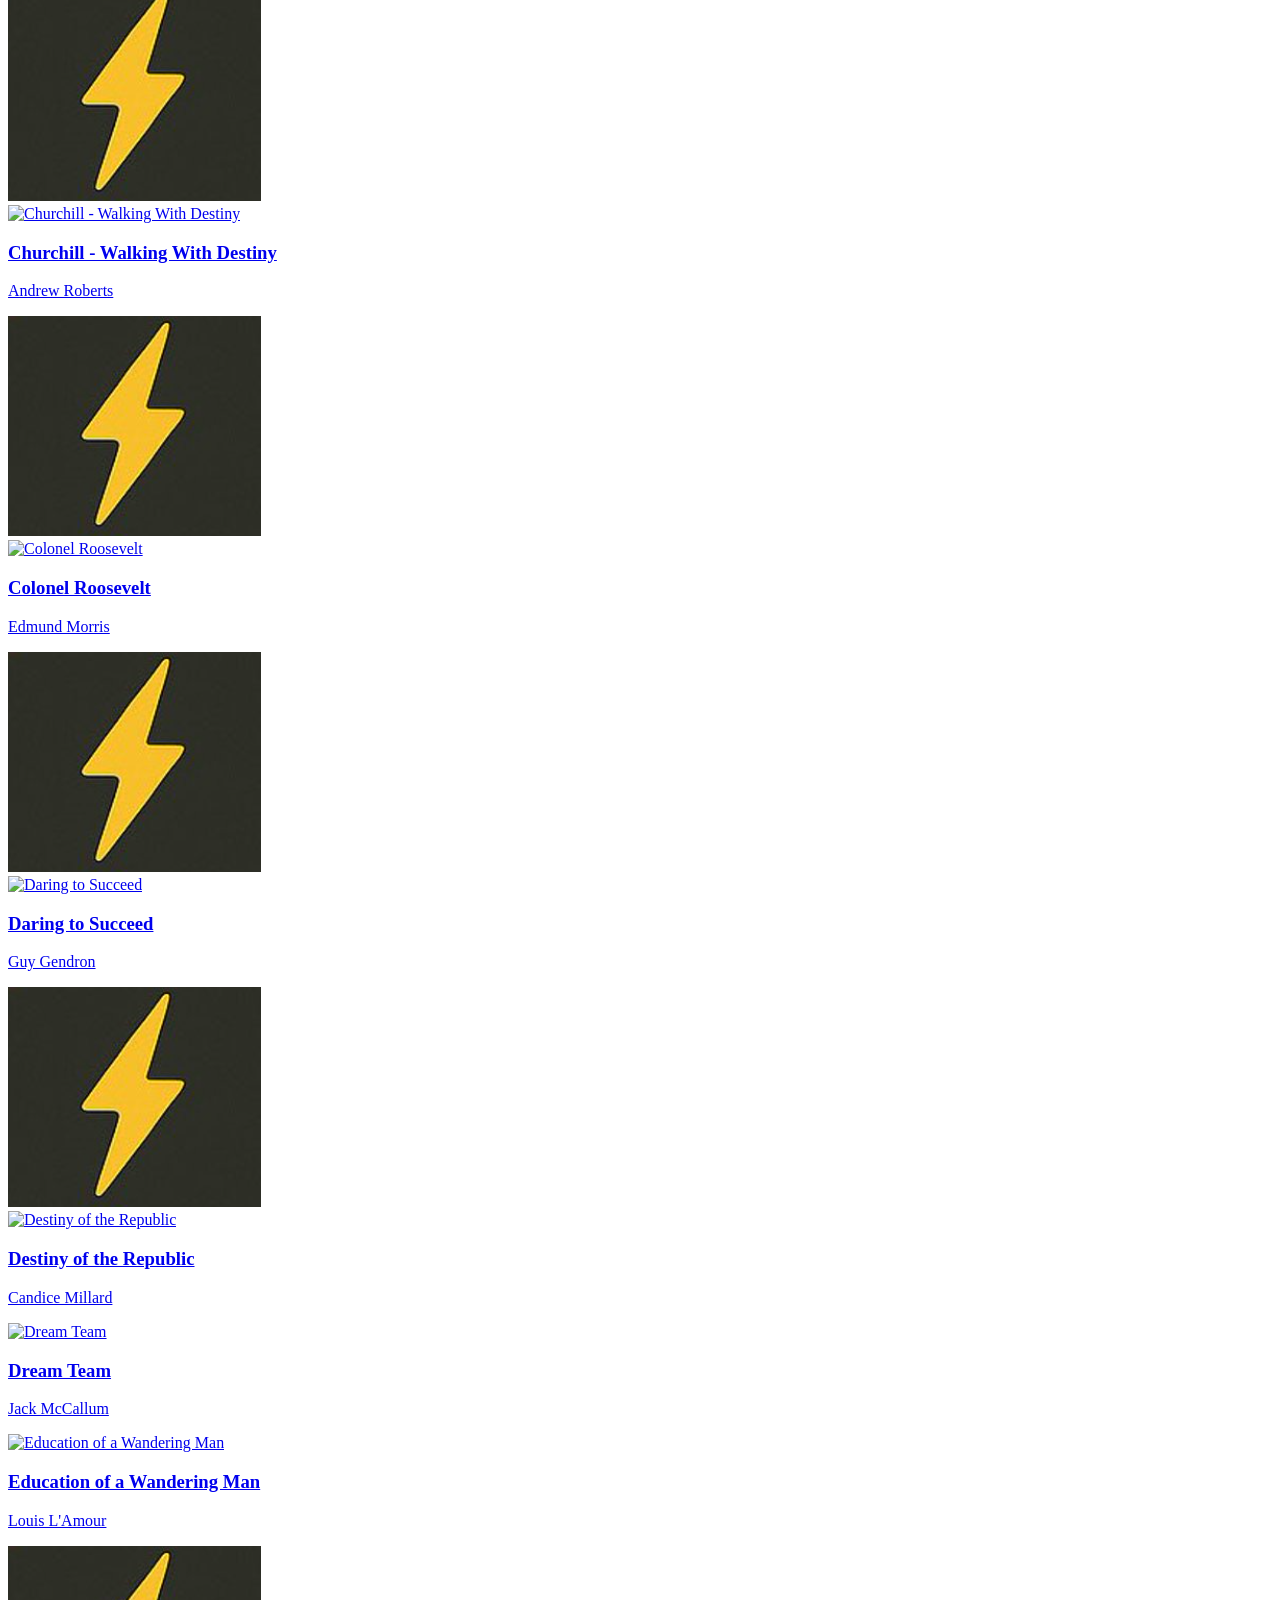
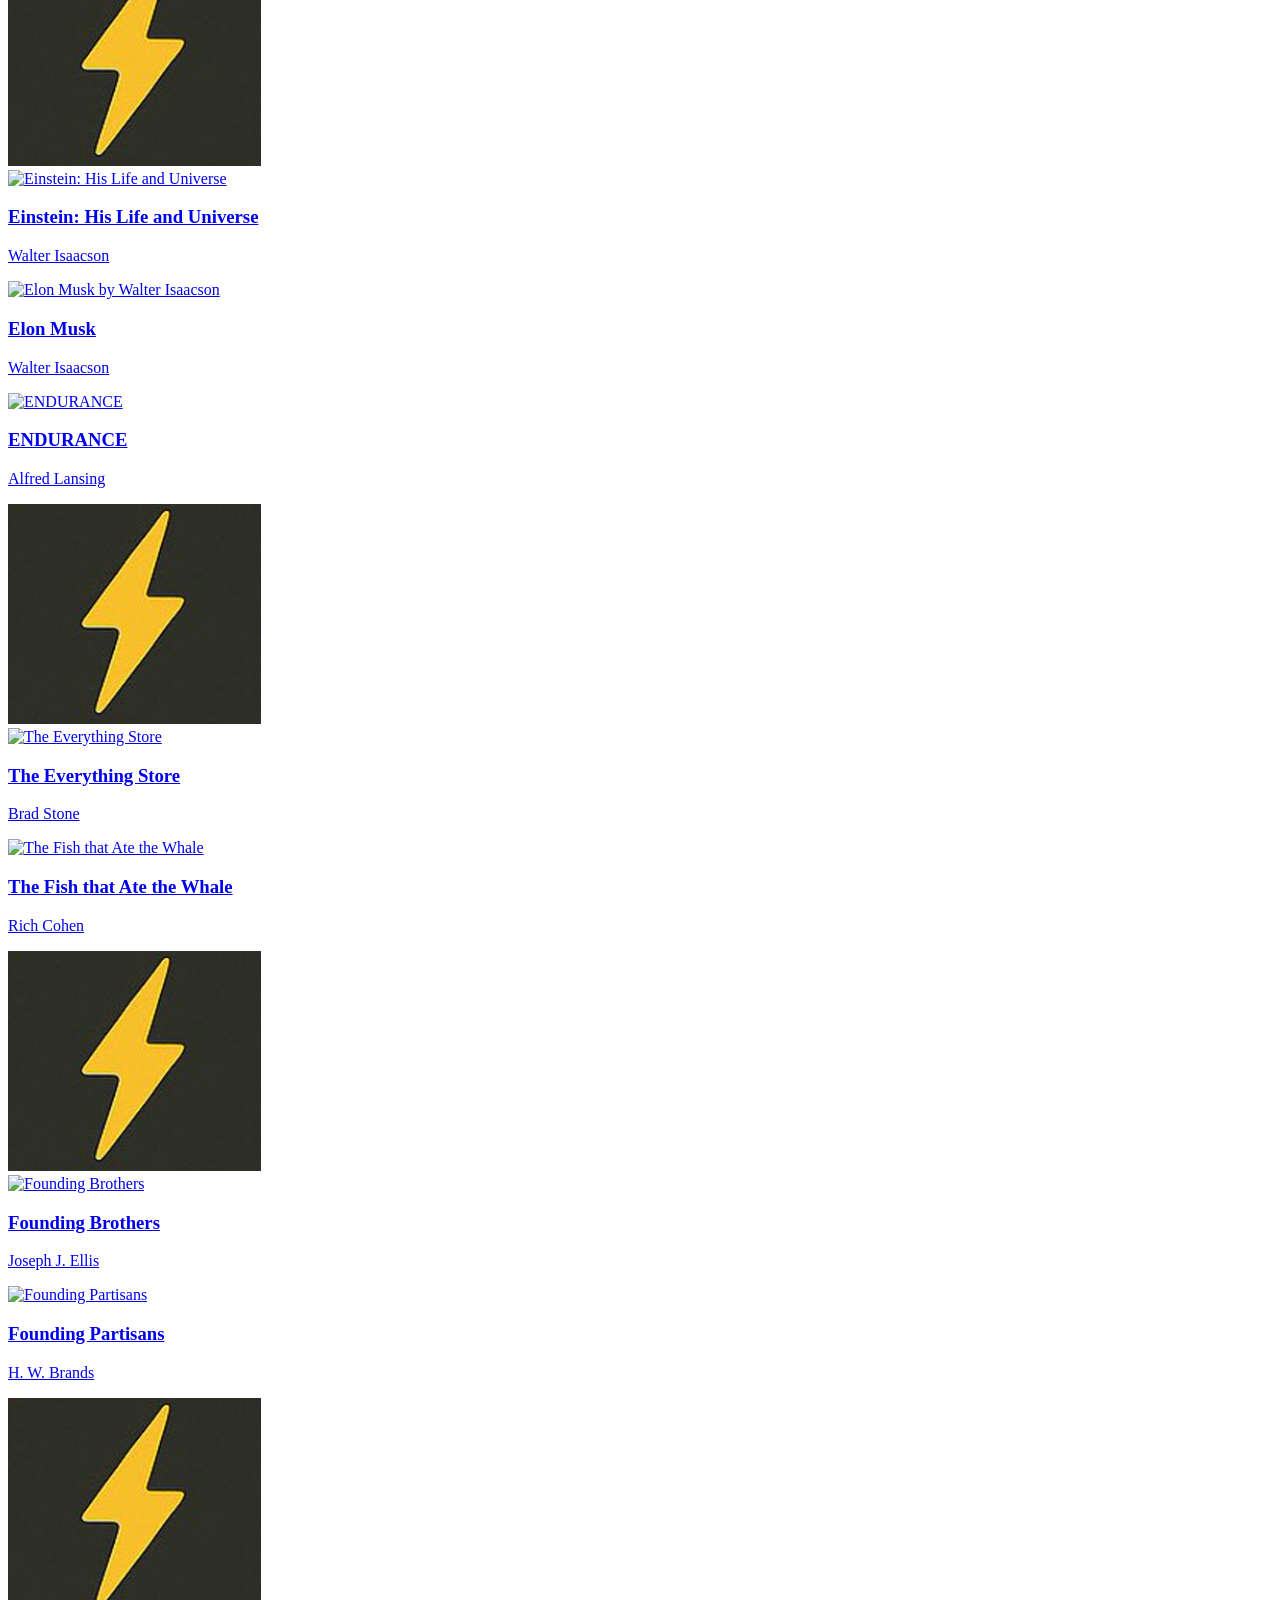
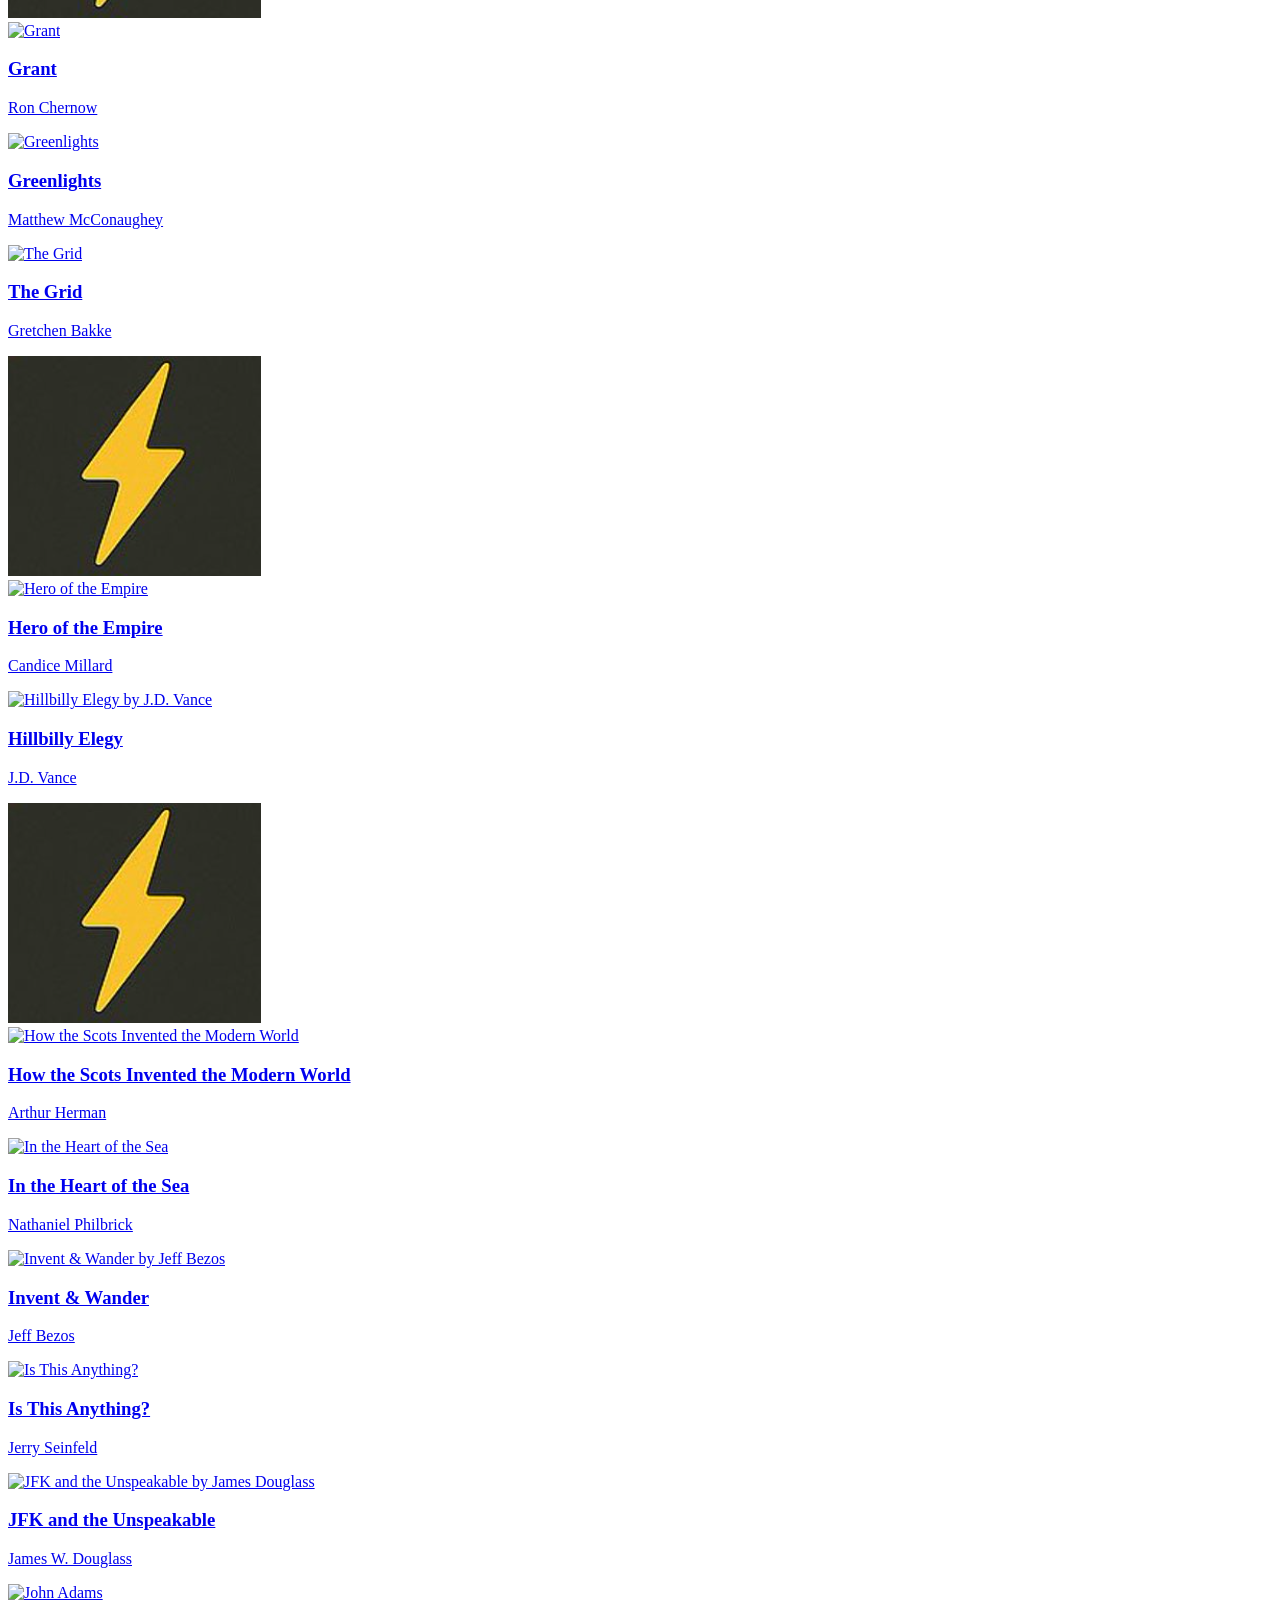
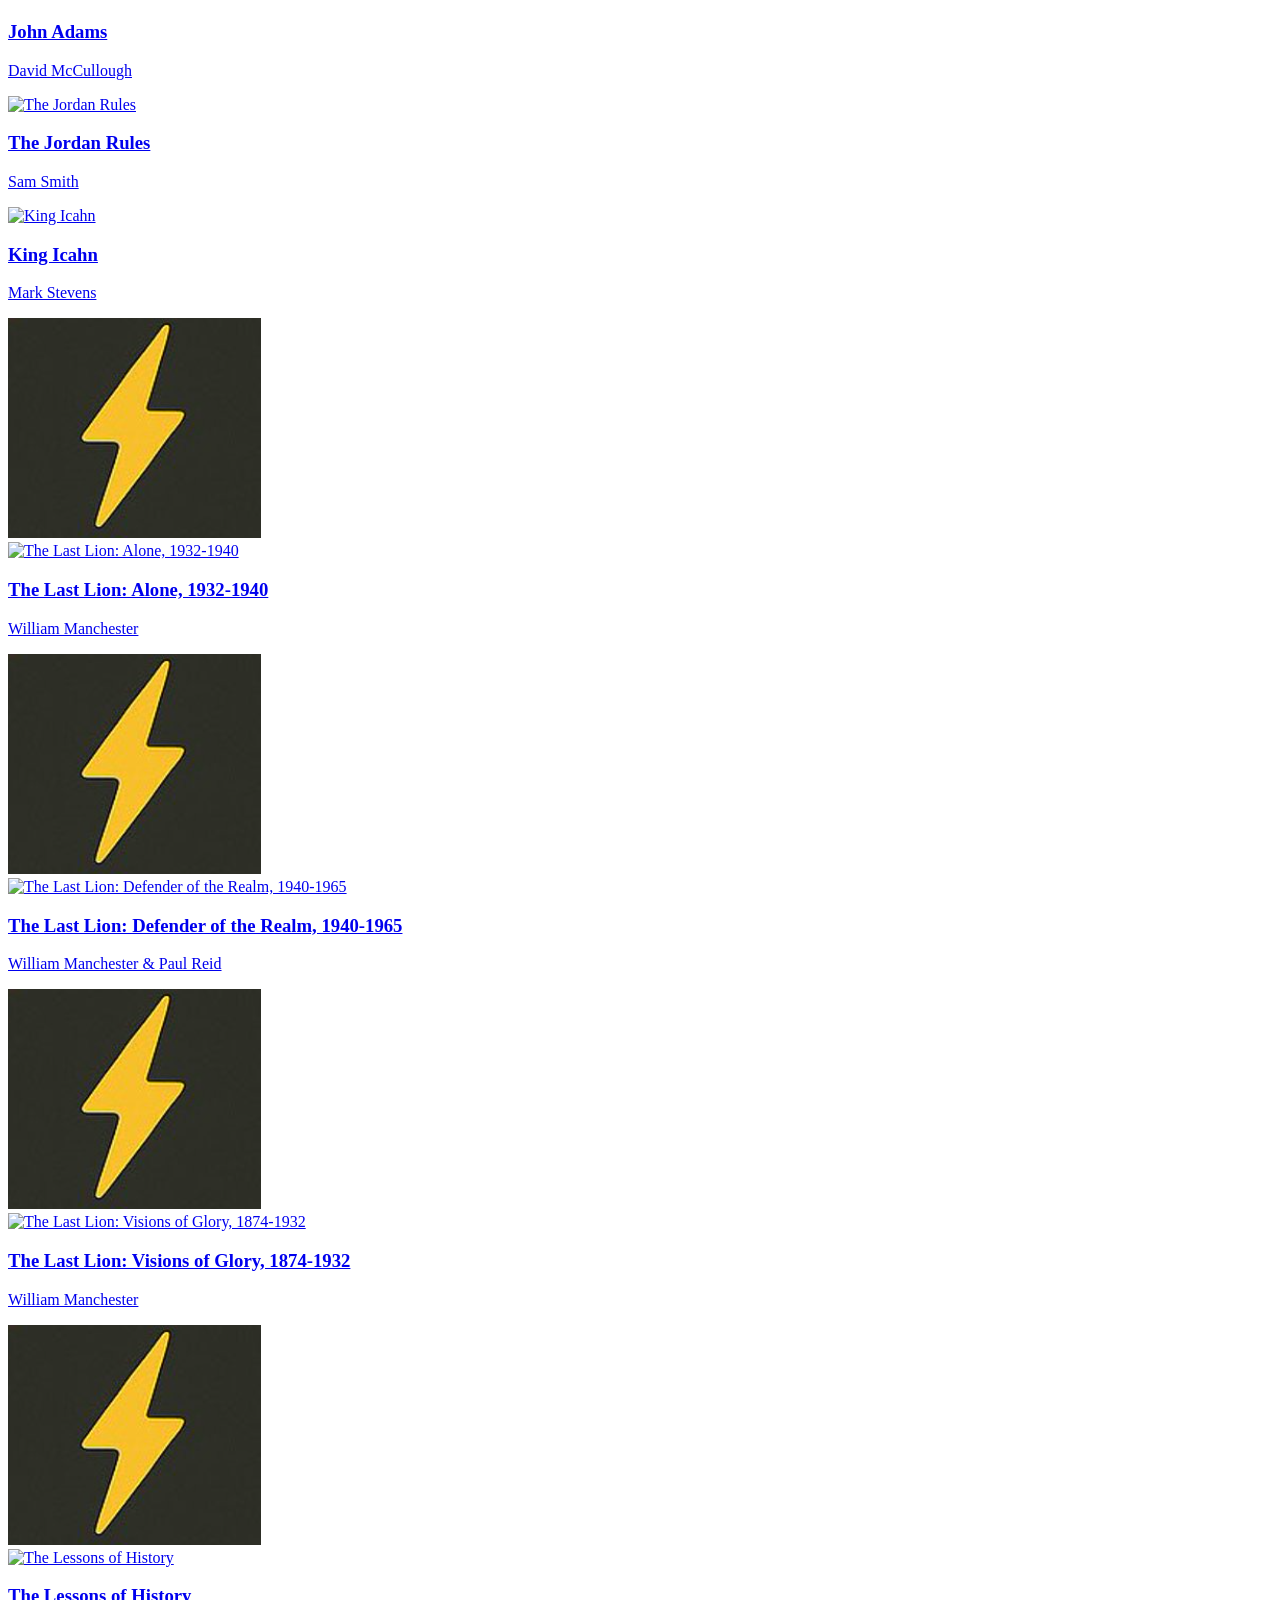
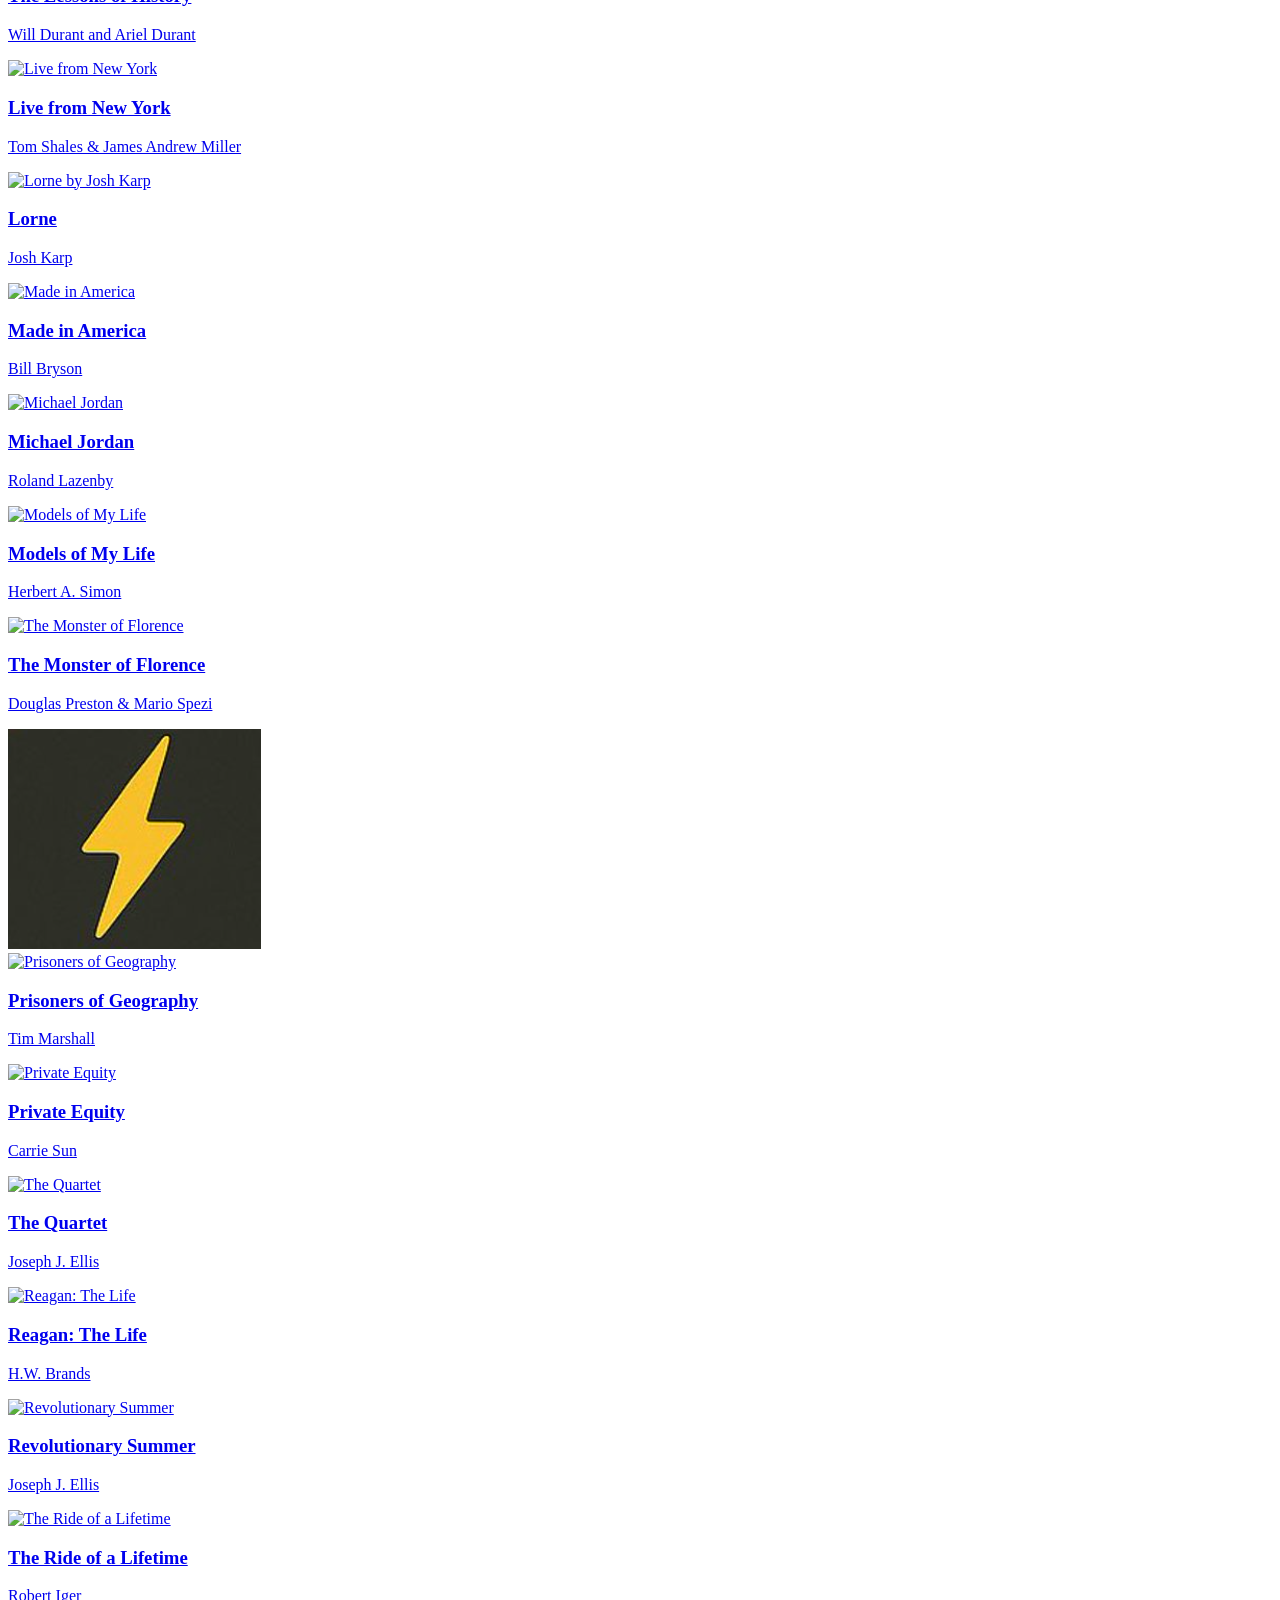
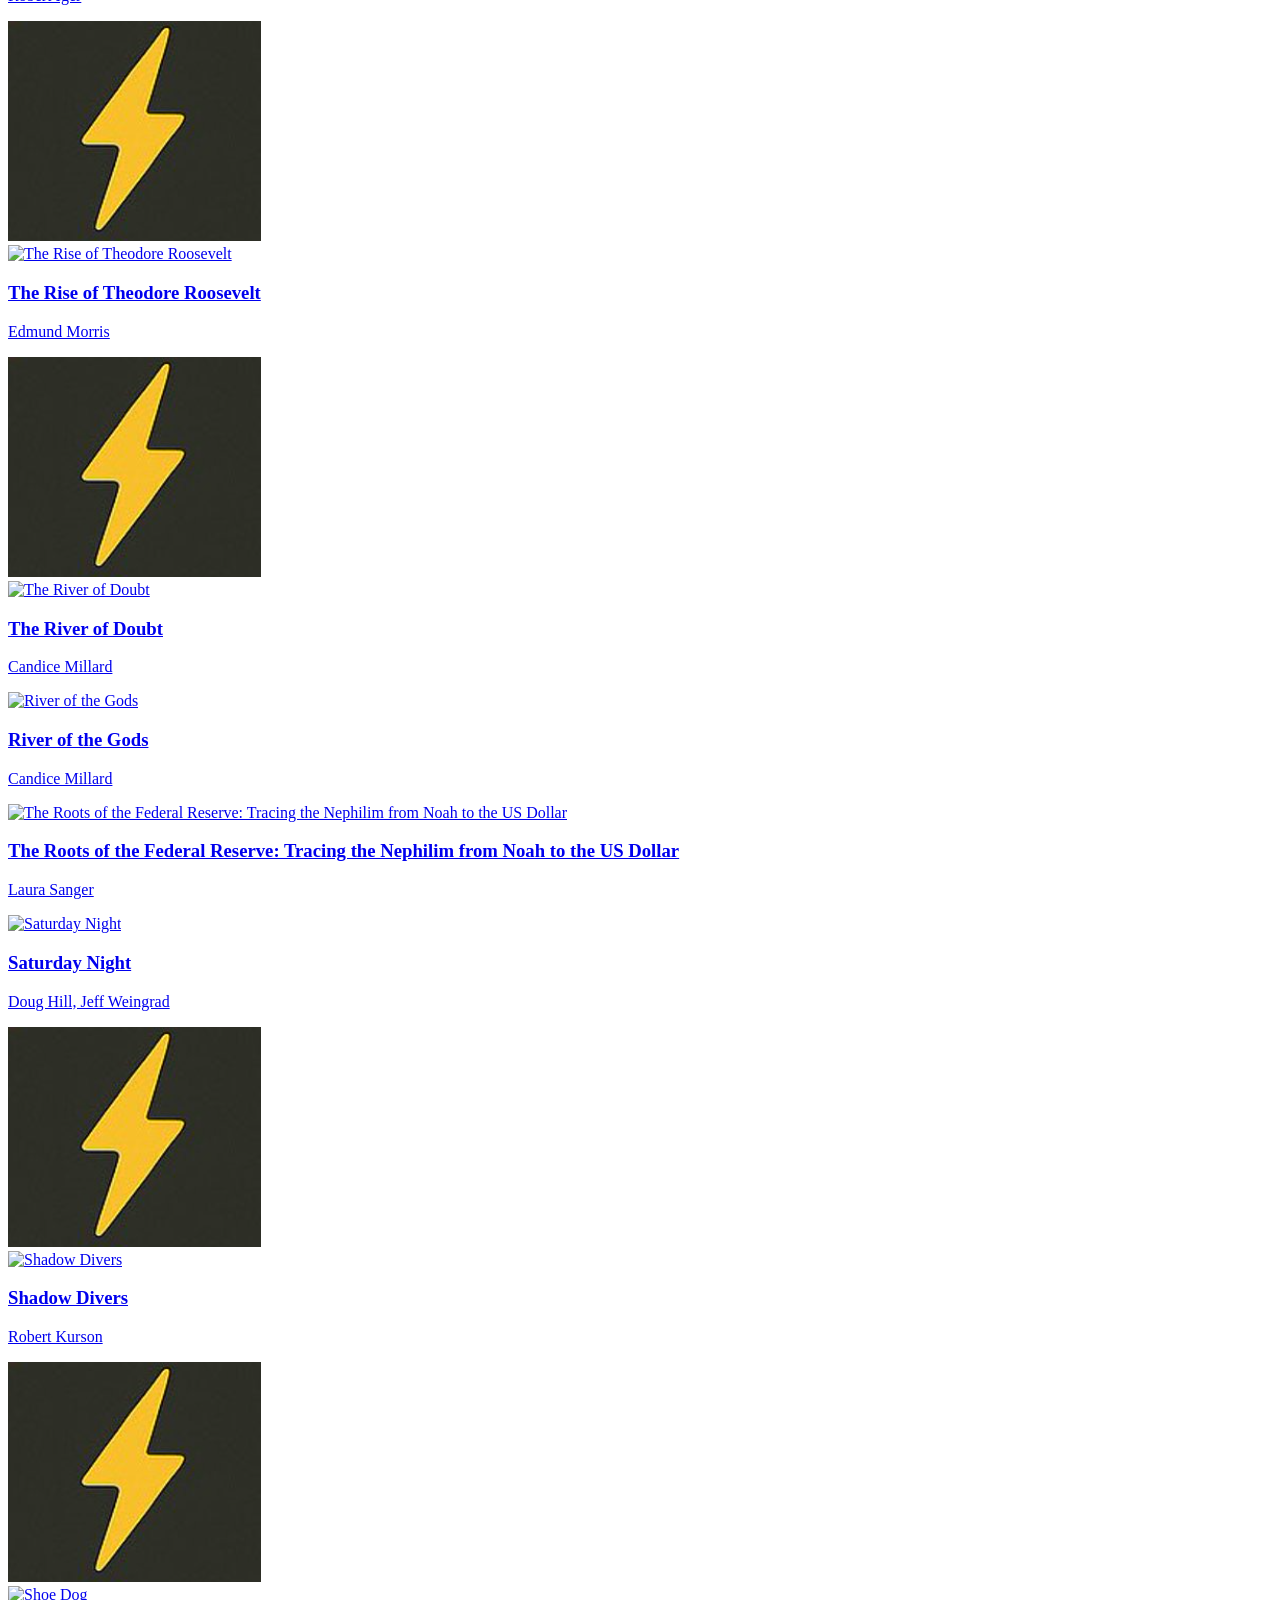
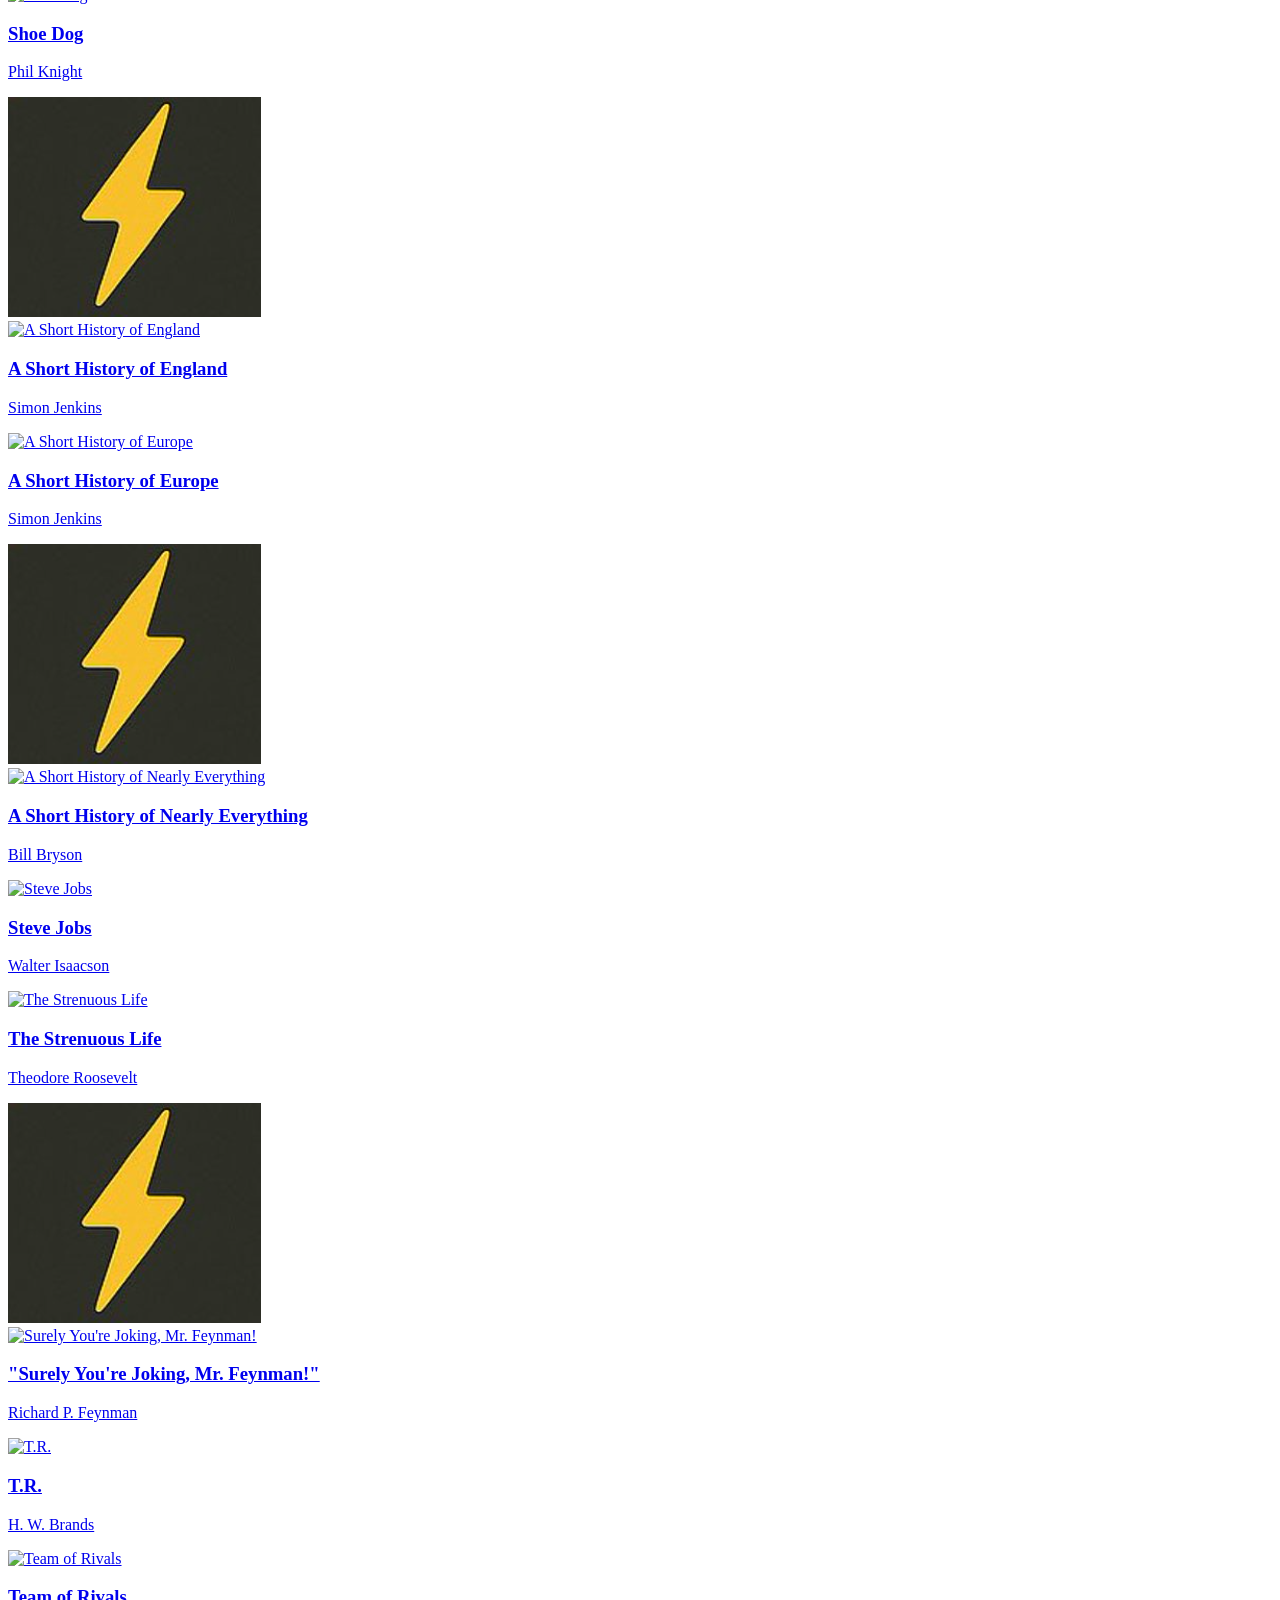
==== commit f188d9f8: "Bolt eight Ben picks and add category jump nav Mark Compounders, Simple Path to Wealth, Double Your " ====
--- a/biography-history.html
+++ b/biography-history.html
@@ -27,6 +27,18 @@
     <a href="view-all.html">View all</a>
   </div>
 </nav>
+<nav class="category-nav" aria-label="Categories">
+  <div class="category-nav-inner">
+    <a href="index.html">Home</a>
+    <a href="operators-builders.html">Operators & Builders</a>
+    <a href="investing-capital.html">Investing & Capital</a>
+    <a href="biography-history.html" class="is-current">Biography & History</a>
+    <a href="faith-meaning.html">Faith & Meaning</a>
+    <a href="mindset-judgment.html">Mindset & Judgment</a>
+    <a href="fiction.html">Fiction</a>
+    <a href="view-all.html">View all</a>
+  </div>
+</nav>
 <main class="flex-grow max-w-7xl mx-auto px-6 py-6">
 <div class="filter-bar" role="group" aria-label="Book filter">
   <button type="button" class="filter-btn is-active" data-filter="all" aria-pressed="true">All</button>
@@ -88,7 +100,11 @@
     </a>
   </article>
 
-<article data-book-card="true" class="bg-white rounded-2xl shadow-lg overflow-hidden book-card">
+<article data-book-card="true" data-favorite="true" class="bg-white rounded-2xl shadow-lg overflow-hidden book-card relative">
+        <div class="absolute top-2 right-2 z-10 w-8 h-8 md:w-10 md:h-10 overflow-hidden rounded-full ring-4 ring-amber-400/60 ring-offset-2 ring-offset-white shadow-md">
+    <img src="lightning.png" alt="Lightning Badge" class="w-full h-full object-cover">
+  </div>
+        
     <a href="https://www.amazon.com/dp/0143122029?tag=peoperator-20" target="_blank" rel="noopener">
       <img src="https://m.media-amazon.com/images/I/91XyV+GjdSL._SL1500_.jpg" alt="American Nations by Colin Woodard" class="book-cover" loading="lazy">
       <div class="p-6">
@@ -216,7 +232,11 @@
     </a>
   </article>
 
-<article data-book-card="true" class="bg-white rounded-2xl shadow-lg overflow-hidden book-card">
+<article data-book-card="true" data-favorite="true" class="bg-white rounded-2xl shadow-lg overflow-hidden book-card relative">
+        <div class="absolute top-2 right-2 z-10 w-8 h-8 md:w-10 md:h-10 overflow-hidden rounded-full ring-4 ring-amber-400/60 ring-offset-2 ring-offset-white shadow-md">
+    <img src="lightning.png" alt="Lightning Badge" class="w-full h-full object-cover">
+  </div>
+        
     <a href="https://amzn.to/4p7K3aw" target="_blank" rel="noopener">
       <img src="https://m.media-amazon.com/images/I/714NLXZSKIL._SL1500_.jpg" alt="Cable Cowboy" class="book-cover" loading="lazy">
       <div class="p-6">
@@ -456,7 +476,11 @@
     </a>
   </article>
 
-<article data-book-card="true" class="bg-white rounded-2xl shadow-lg overflow-hidden book-card">
+<article data-book-card="true" data-favorite="true" class="bg-white rounded-2xl shadow-lg overflow-hidden book-card relative">
+        <div class="absolute top-2 right-2 z-10 w-8 h-8 md:w-10 md:h-10 overflow-hidden rounded-full ring-4 ring-amber-400/60 ring-offset-2 ring-offset-white shadow-md">
+    <img src="lightning.png" alt="Lightning Badge" class="w-full h-full object-cover">
+  </div>
+        
     <a href="https://amzn.to/3XnEQPv" target="_blank" rel="noopener">
       <img src="https://m.media-amazon.com/images/I/71qODMUUDRL._SL1236_.jpg" alt="How the Scots Invented the Modern World" class="book-cover" loading="lazy">
       <div class="p-6">
--- a/site.css
+++ b/site.css
@@ -92,3 +92,47 @@
   font-size: 0.875rem;
   color: #6b7280;
 }
+
+/* Category jump nav (category pages + view-all) */
+.category-nav {
+  background: #fff;
+  border-bottom: 1px solid #e5e7eb;
+}
+.category-nav-inner {
+  max-width: 80rem;
+  margin: 0 auto;
+  padding: 0.75rem 1rem;
+  display: flex;
+  flex-wrap: wrap;
+  align-items: center;
+  justify-content: center;
+  gap: 0.4rem 0.5rem;
+  overflow-x: auto;
+  -webkit-overflow-scrolling: touch;
+}
+.category-nav a {
+  display: inline-block;
+  font-size: 0.8125rem;
+  font-weight: 700;
+  color: #374151;
+  text-decoration: none;
+  padding: 0.4rem 0.75rem;
+  border-radius: 9999px;
+  border: 1.5px solid #d1d5db;
+  background: #f9fafb;
+  white-space: nowrap;
+  transition: background 0.15s ease, color 0.15s ease, border-color 0.15s ease;
+}
+.category-nav a:hover {
+  background: #f3f4f6;
+  border-color: #9ca3af;
+  color: #111827;
+}
+.category-nav a.is-current {
+  background: #111827;
+  color: #fbbf24;
+  border-color: #111827;
+}
+@media (min-width: 640px) {
+  .category-nav a { font-size: 0.875rem; padding: 0.45rem 0.9rem; }
+}
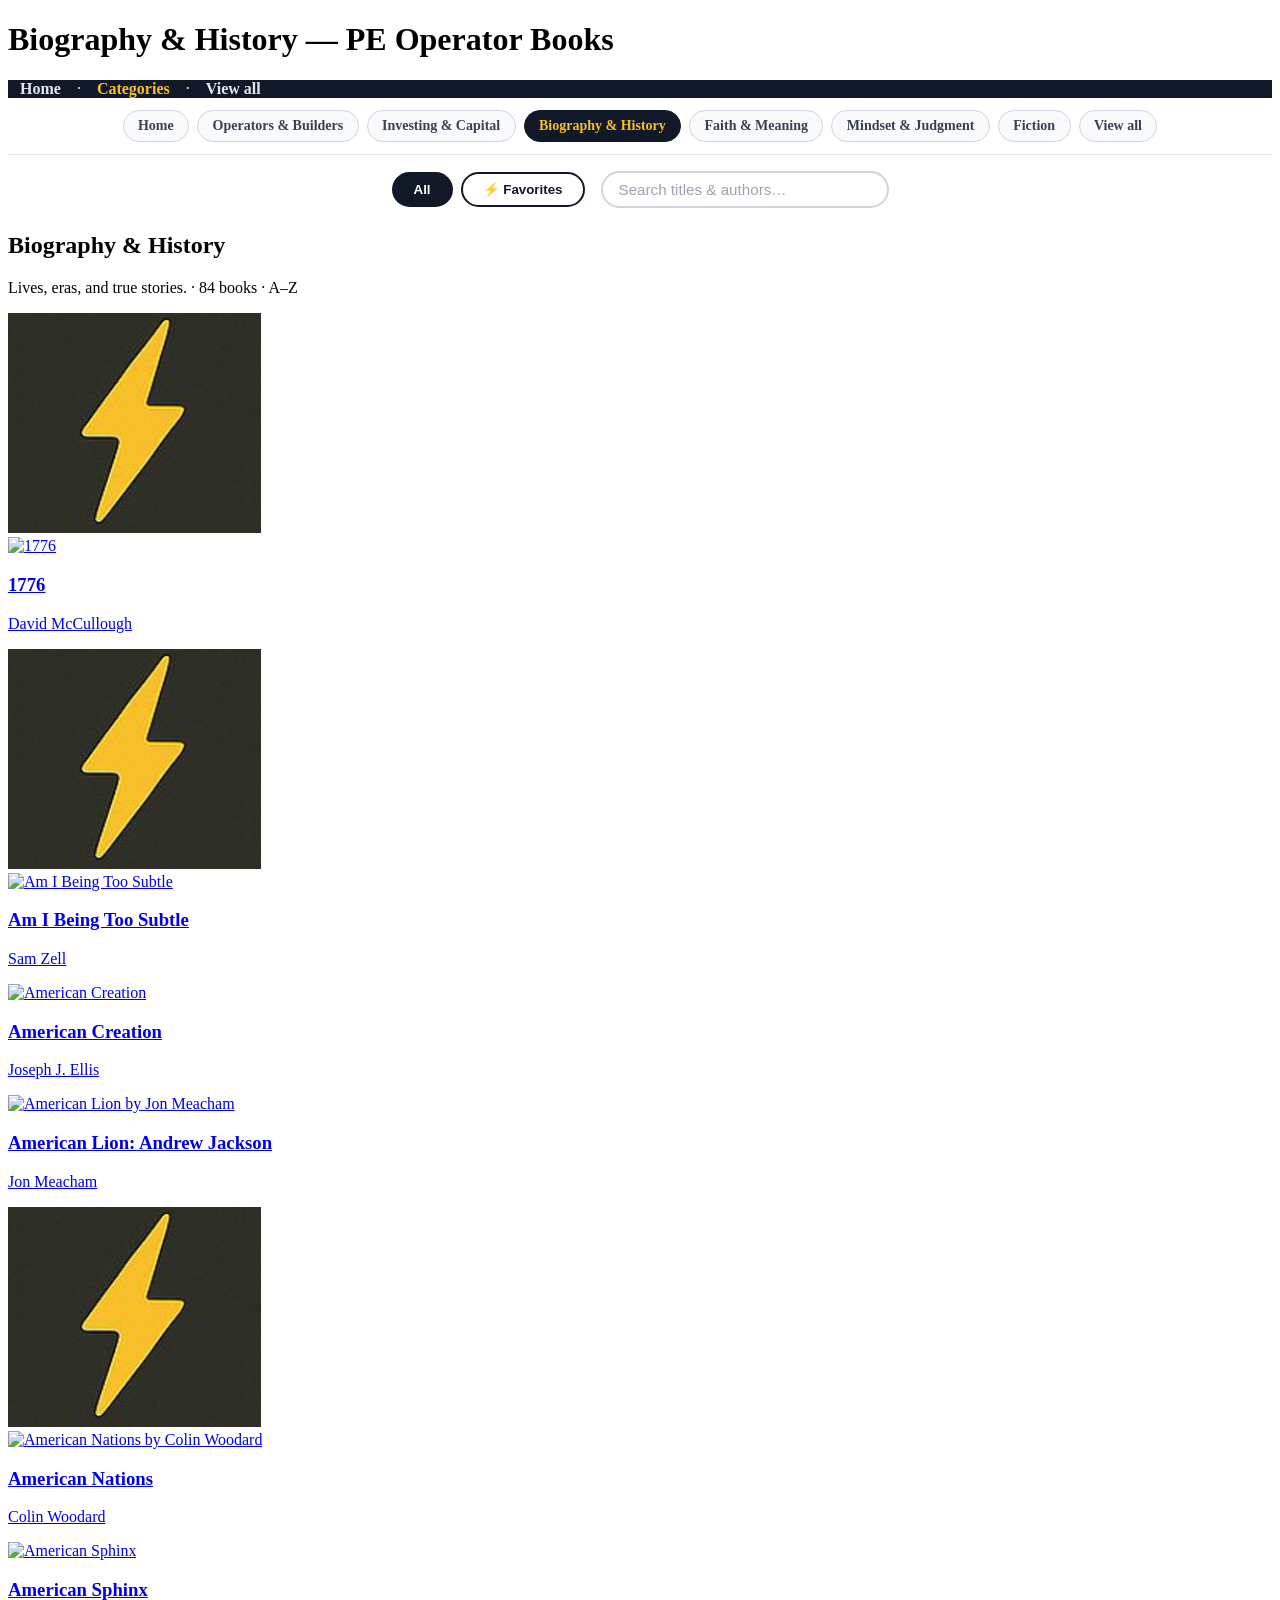
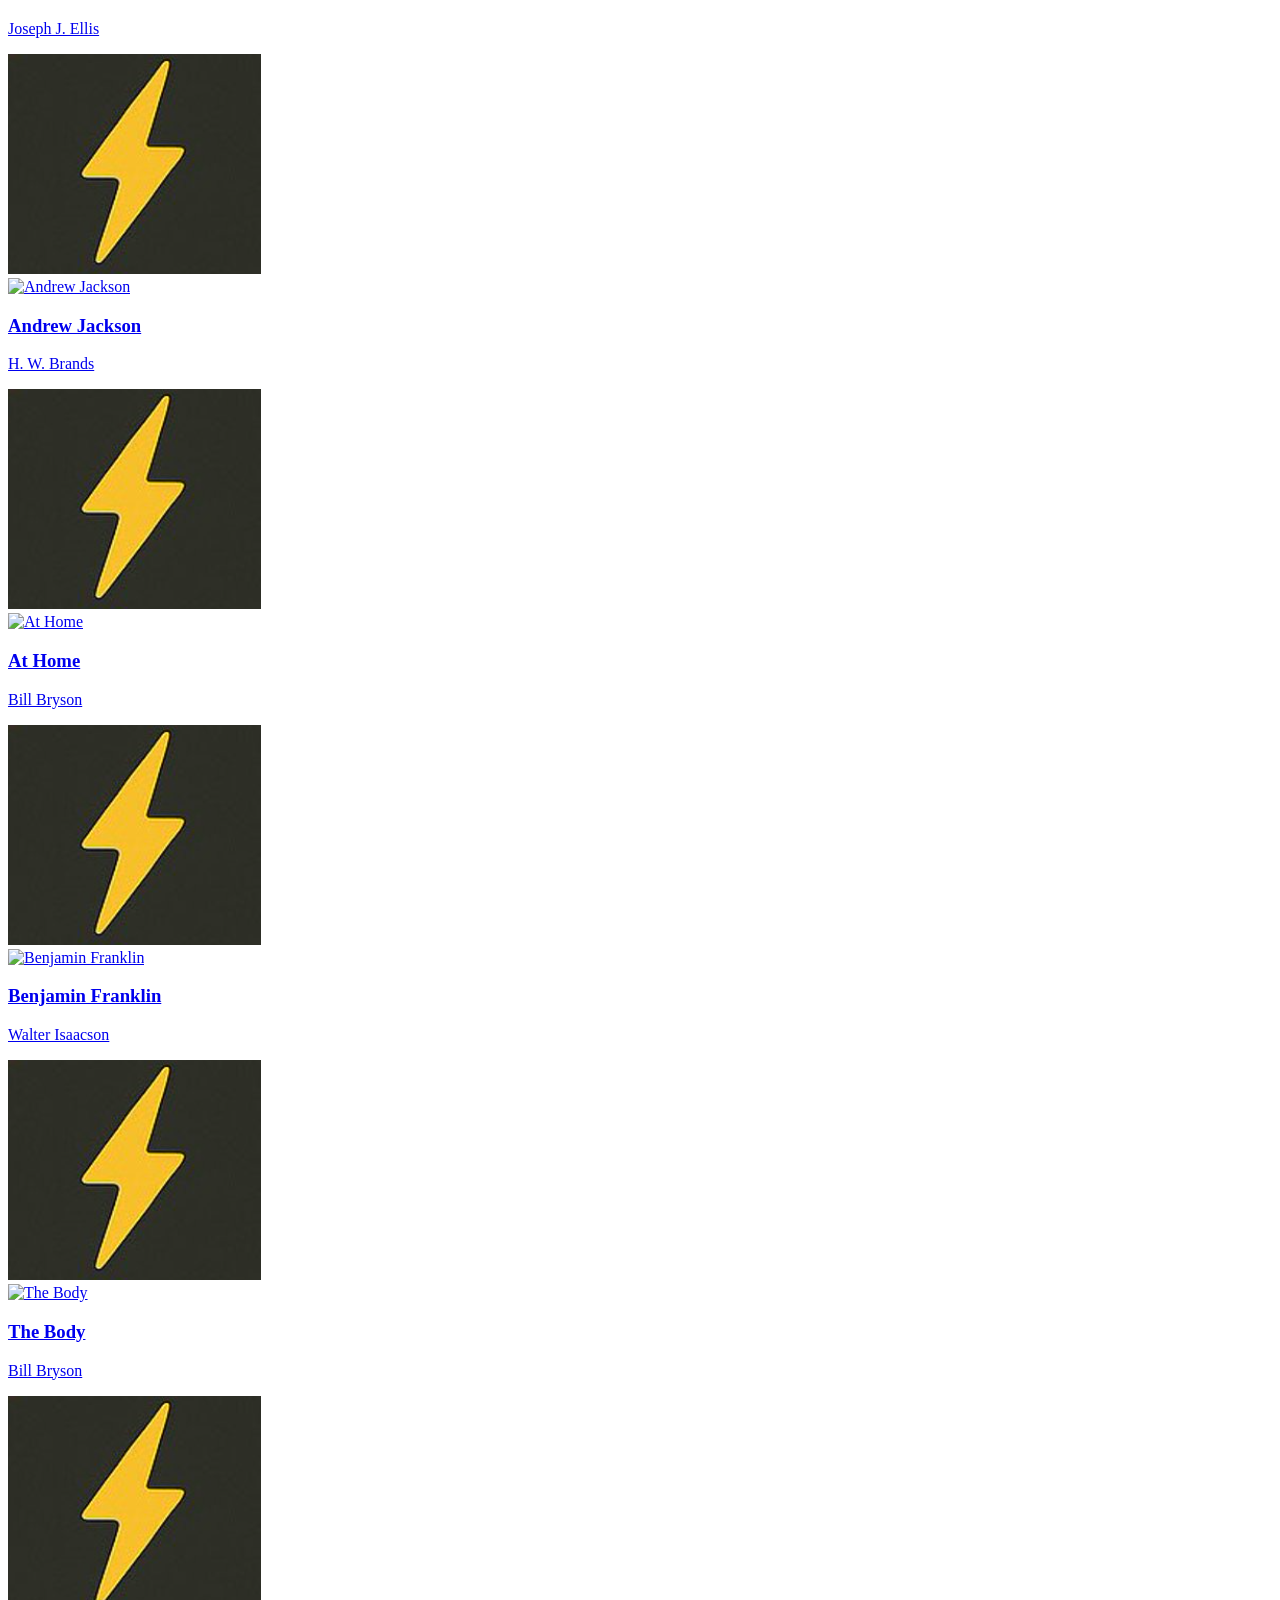
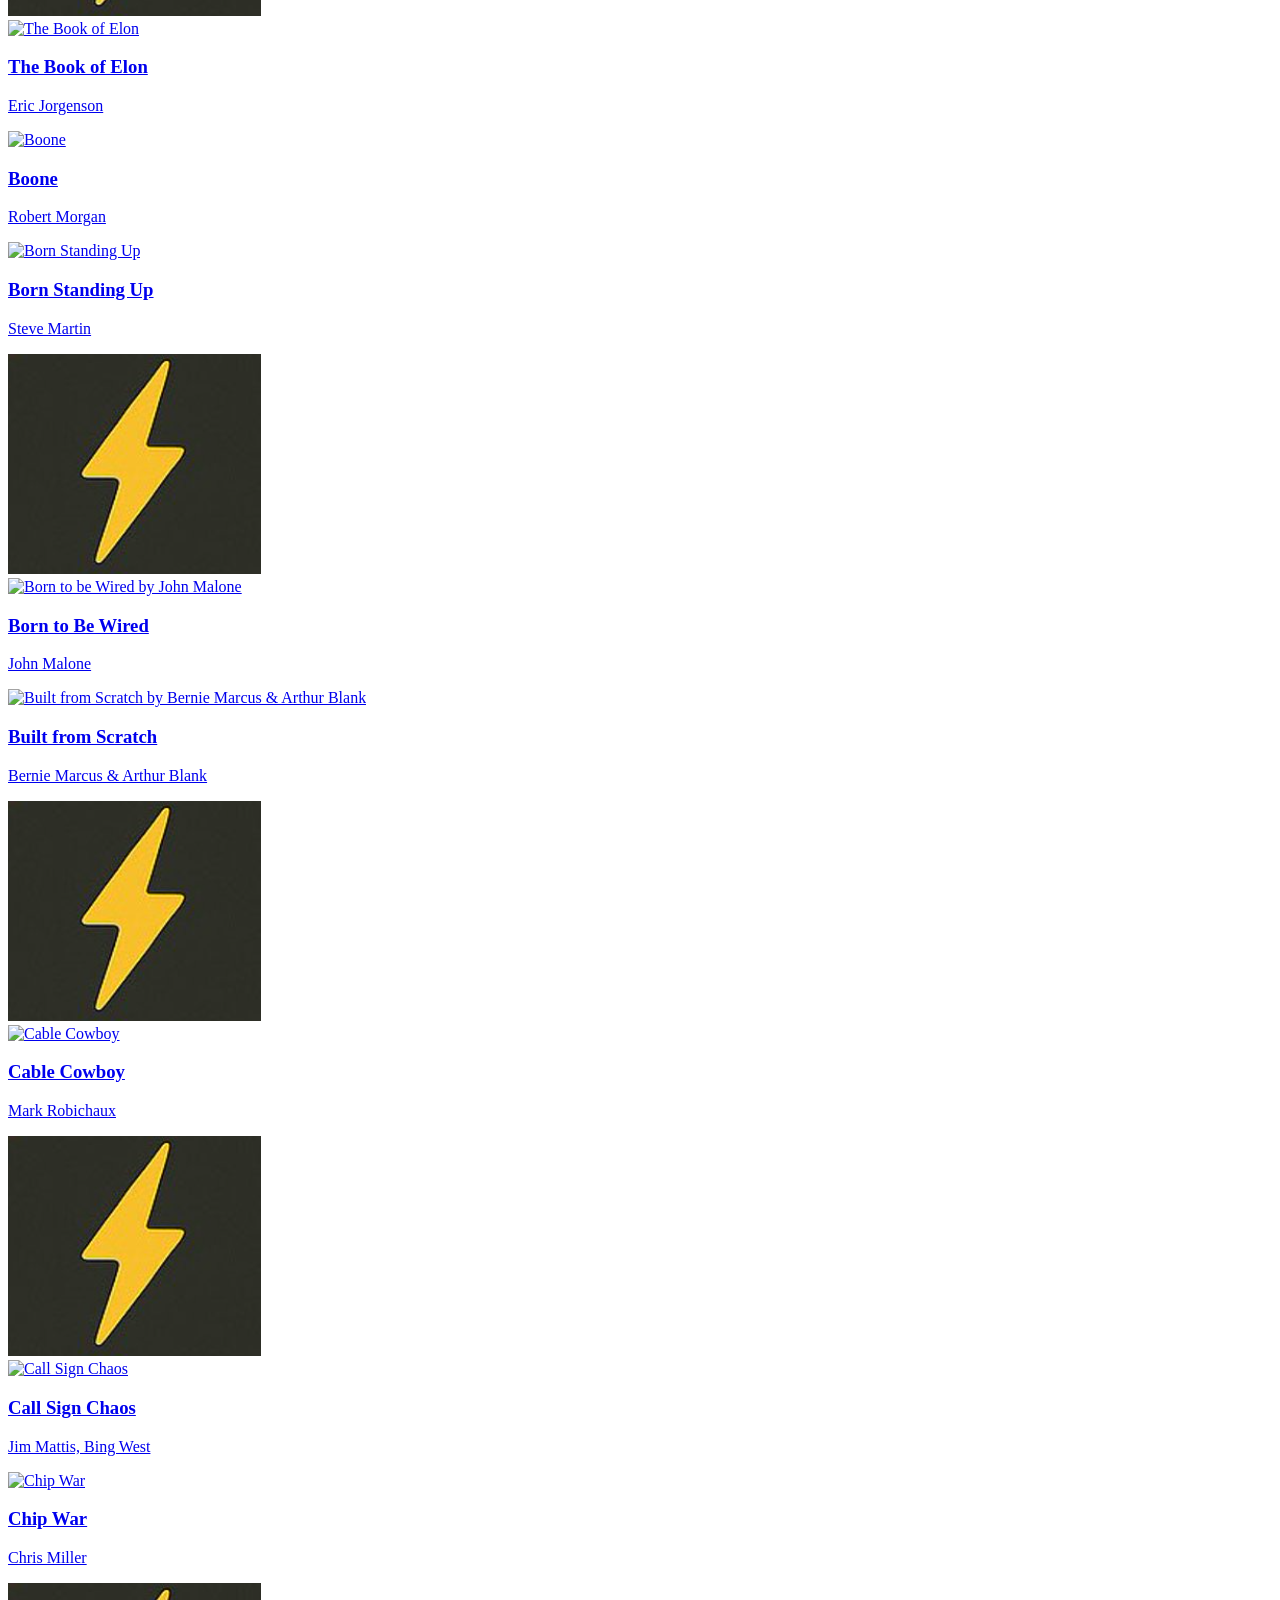
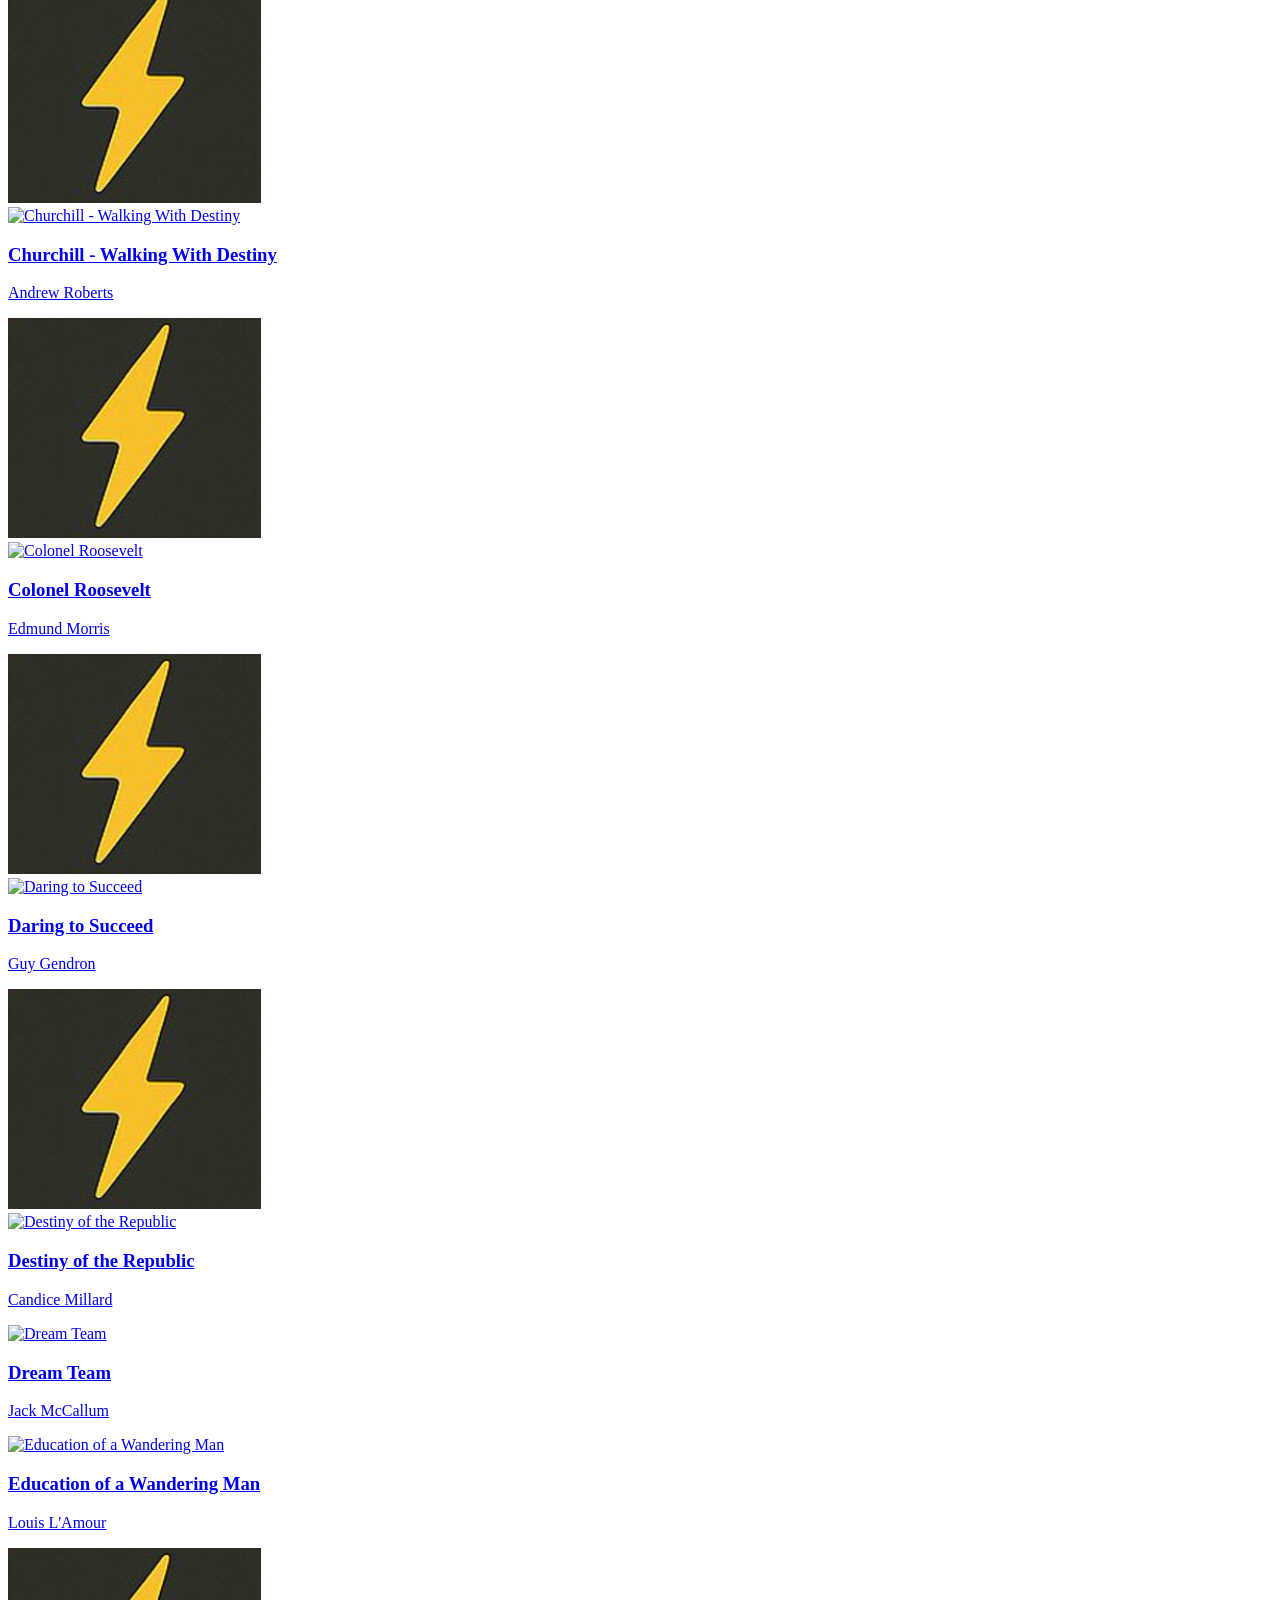
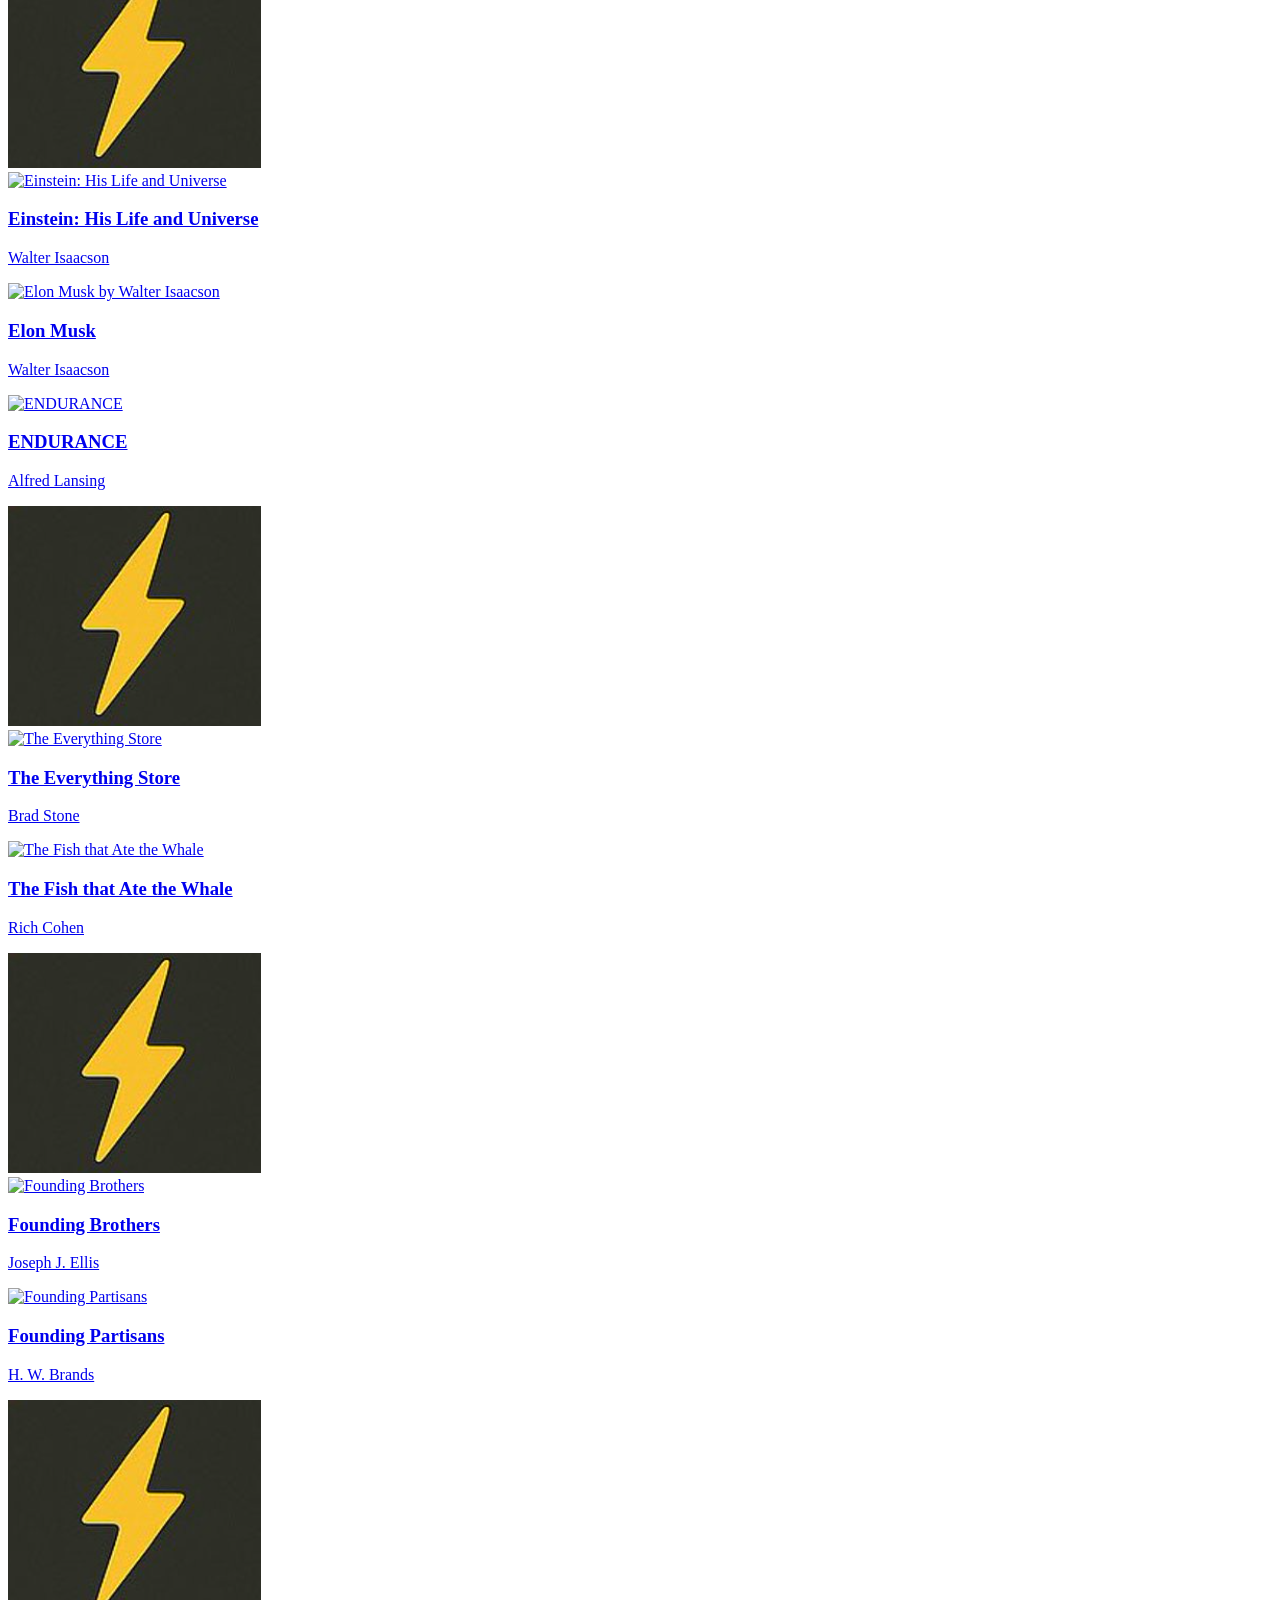
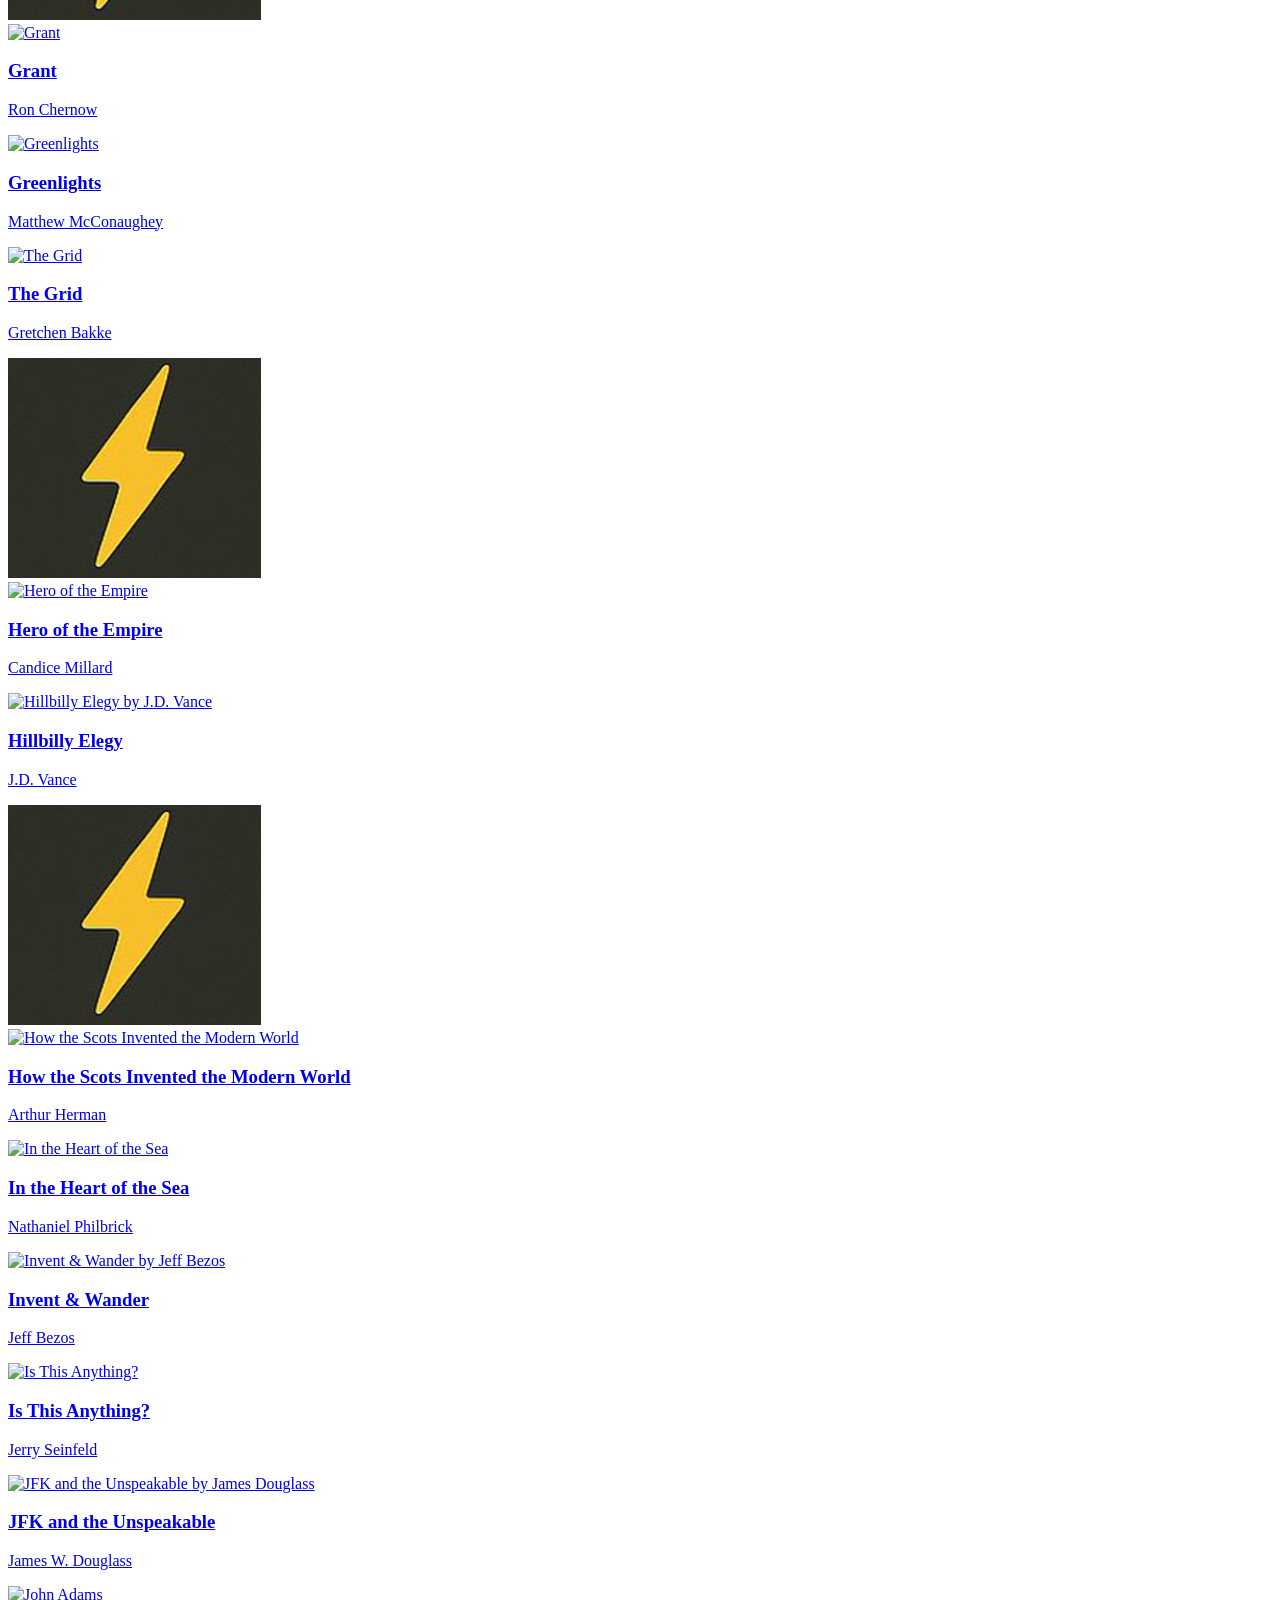
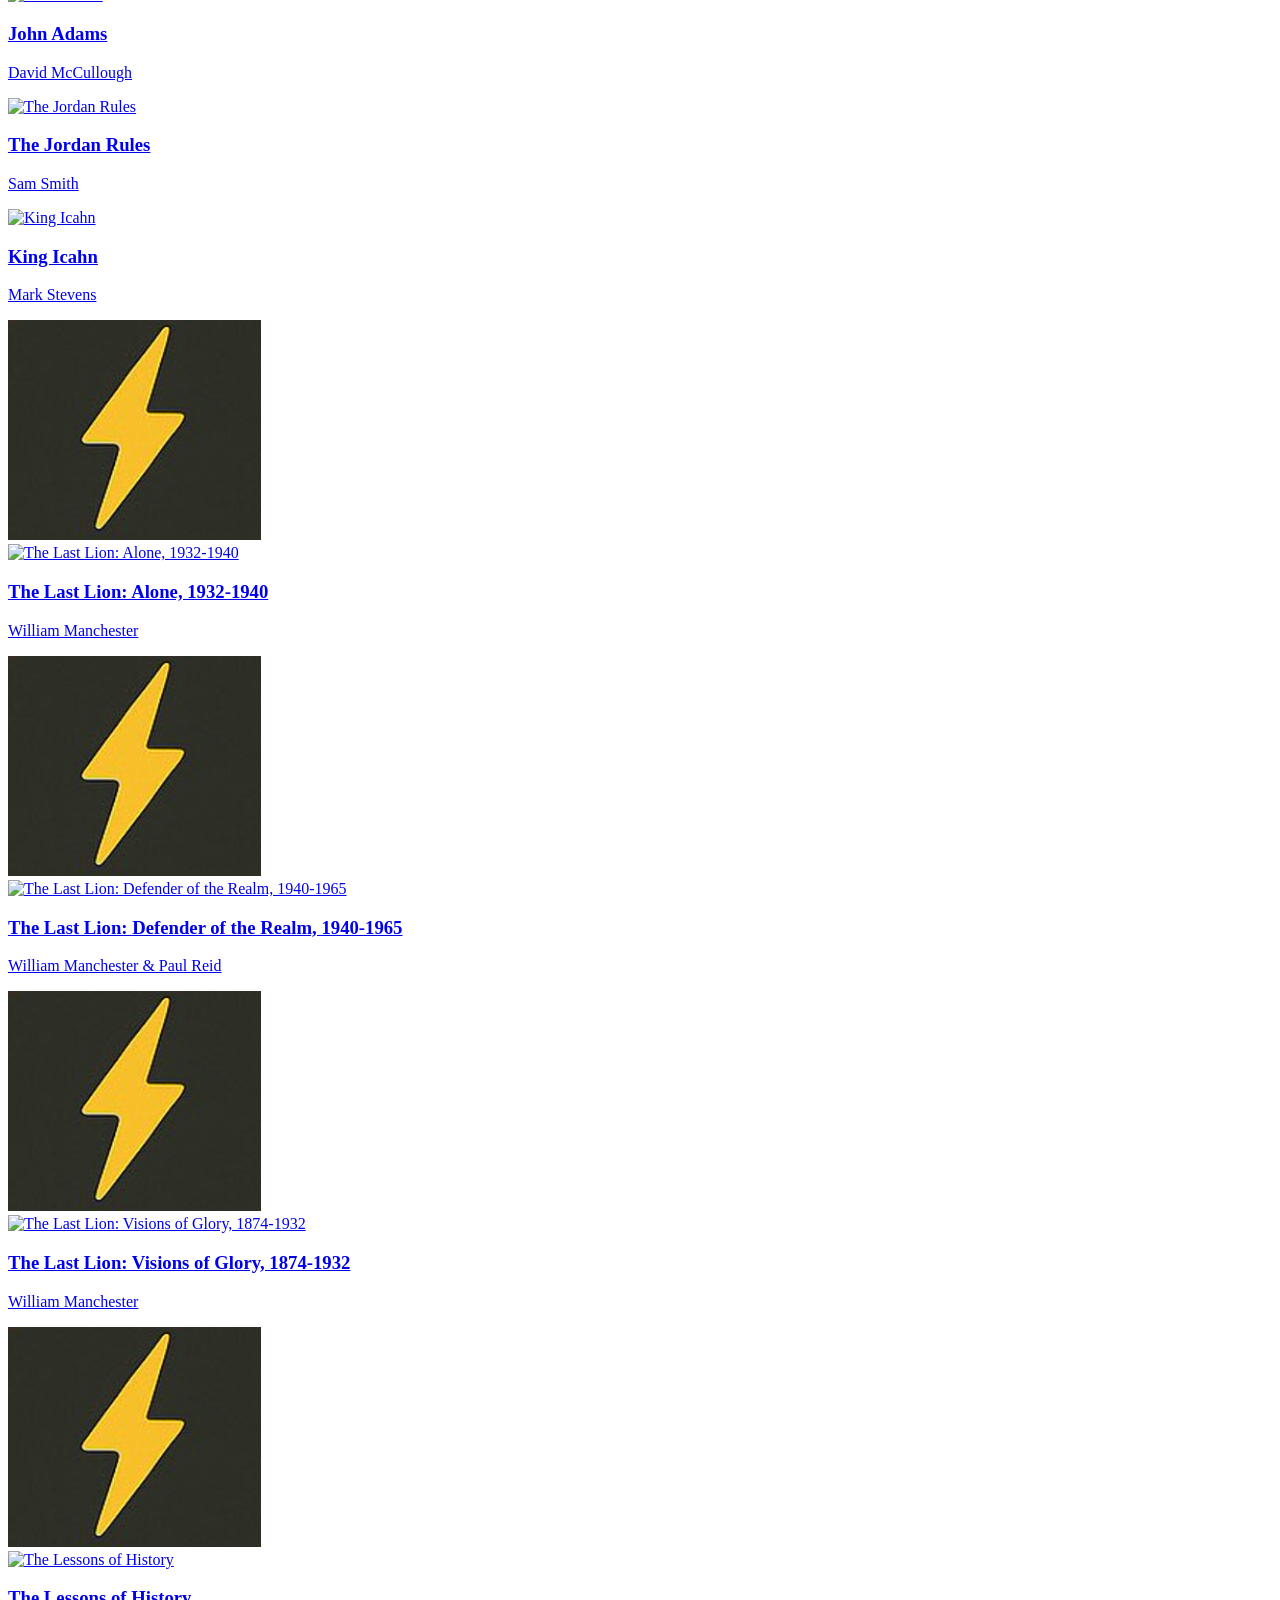
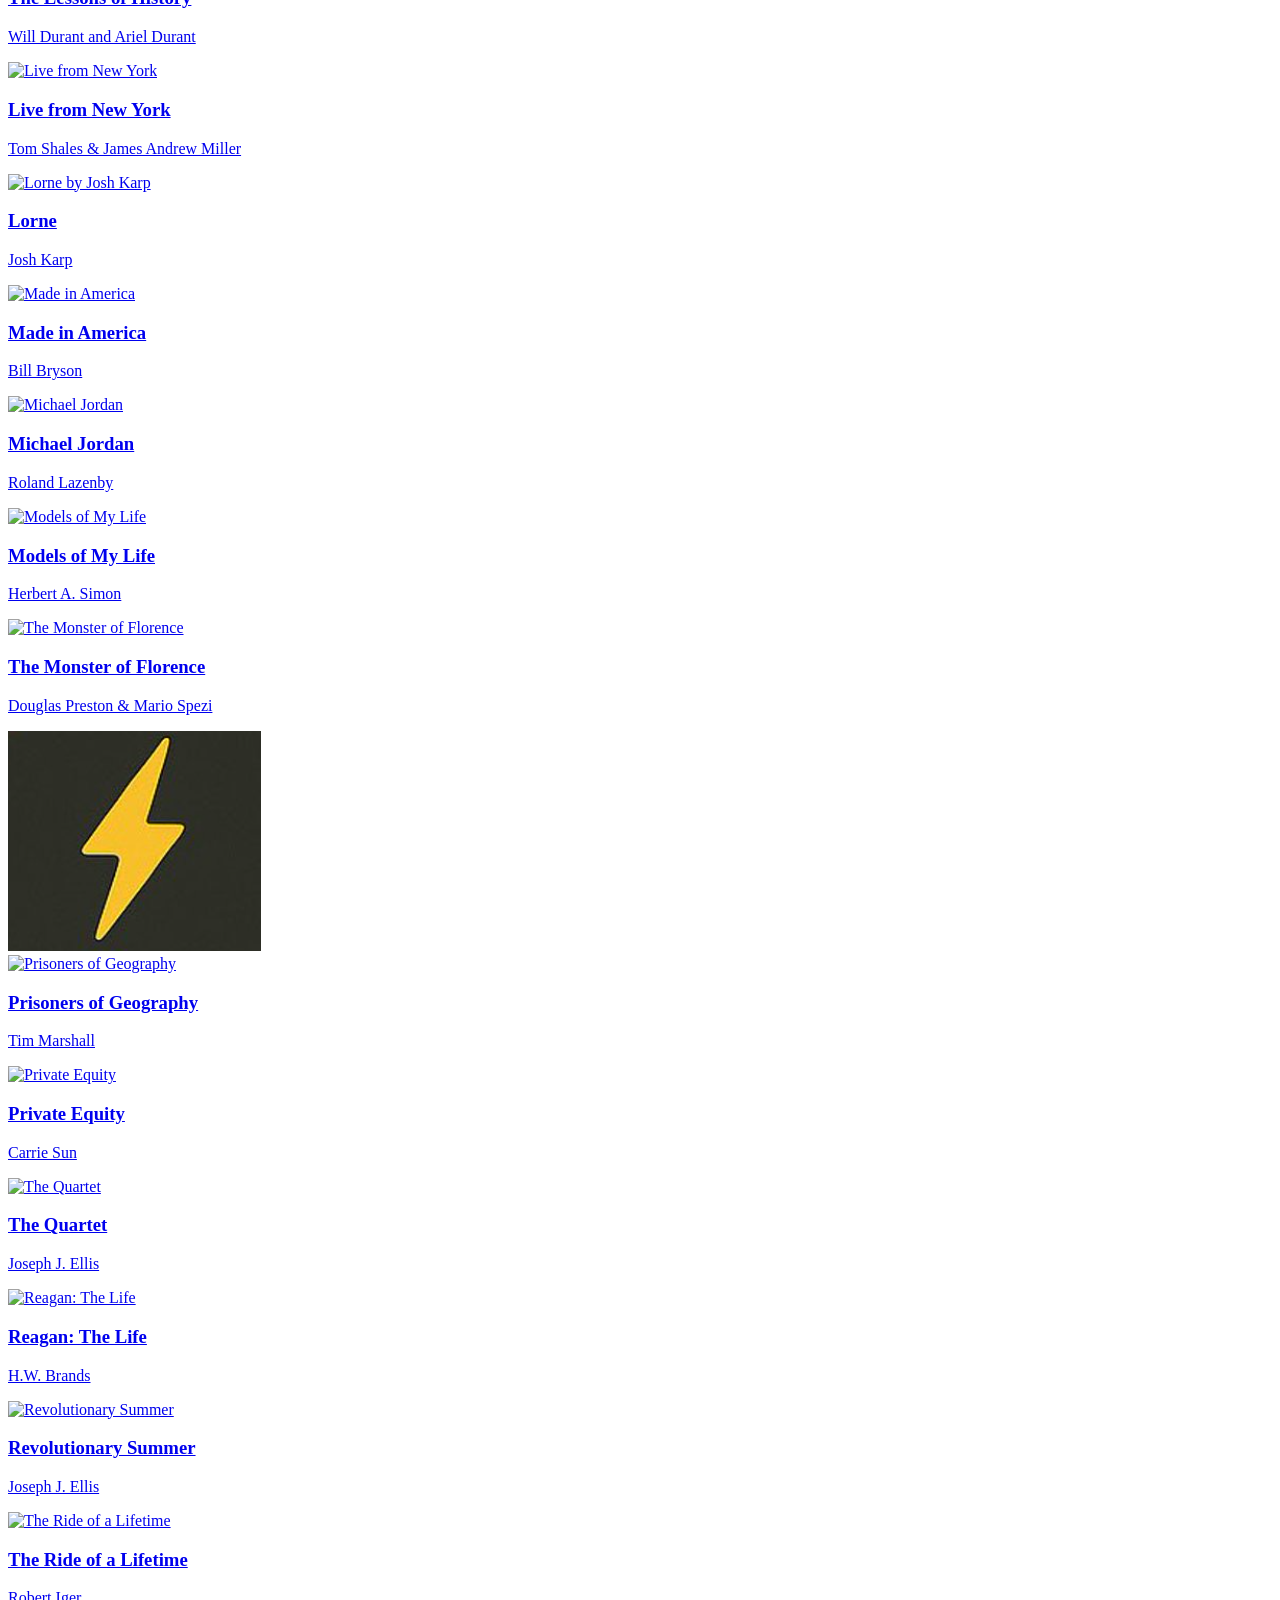
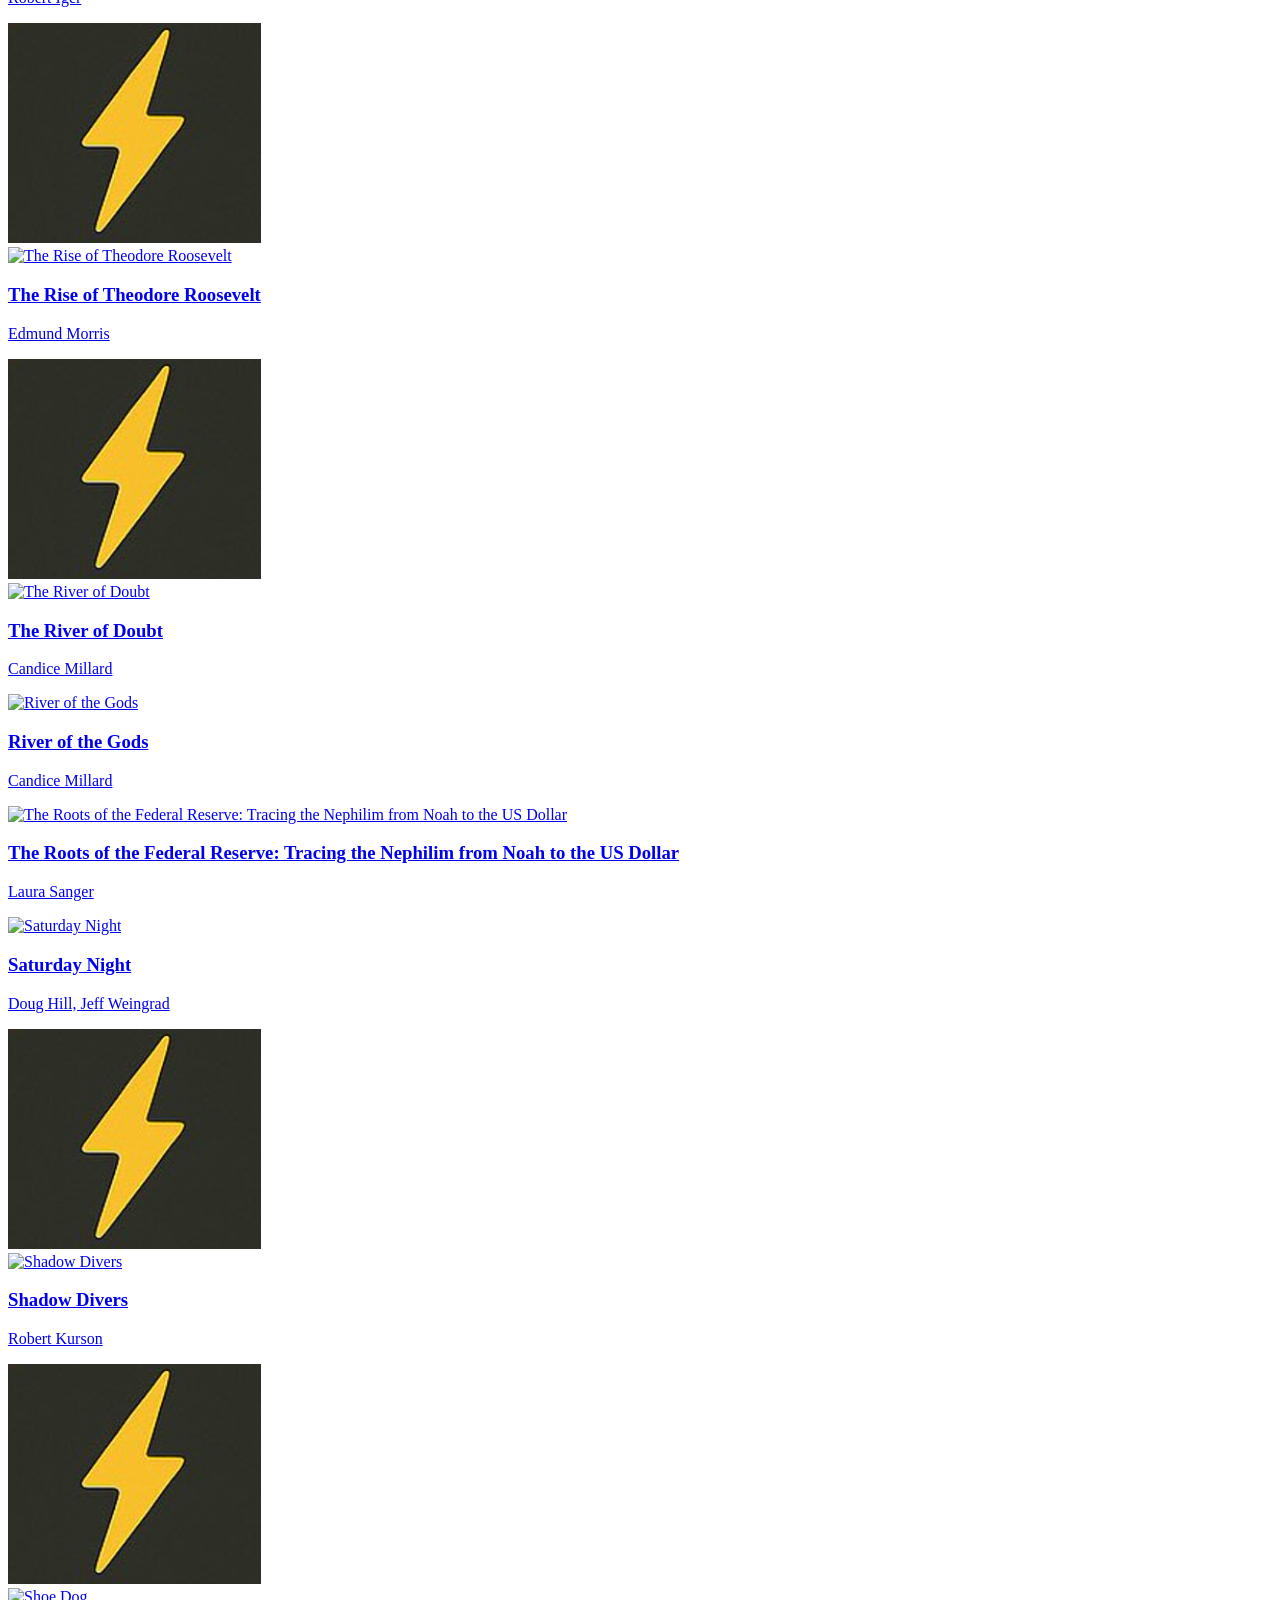
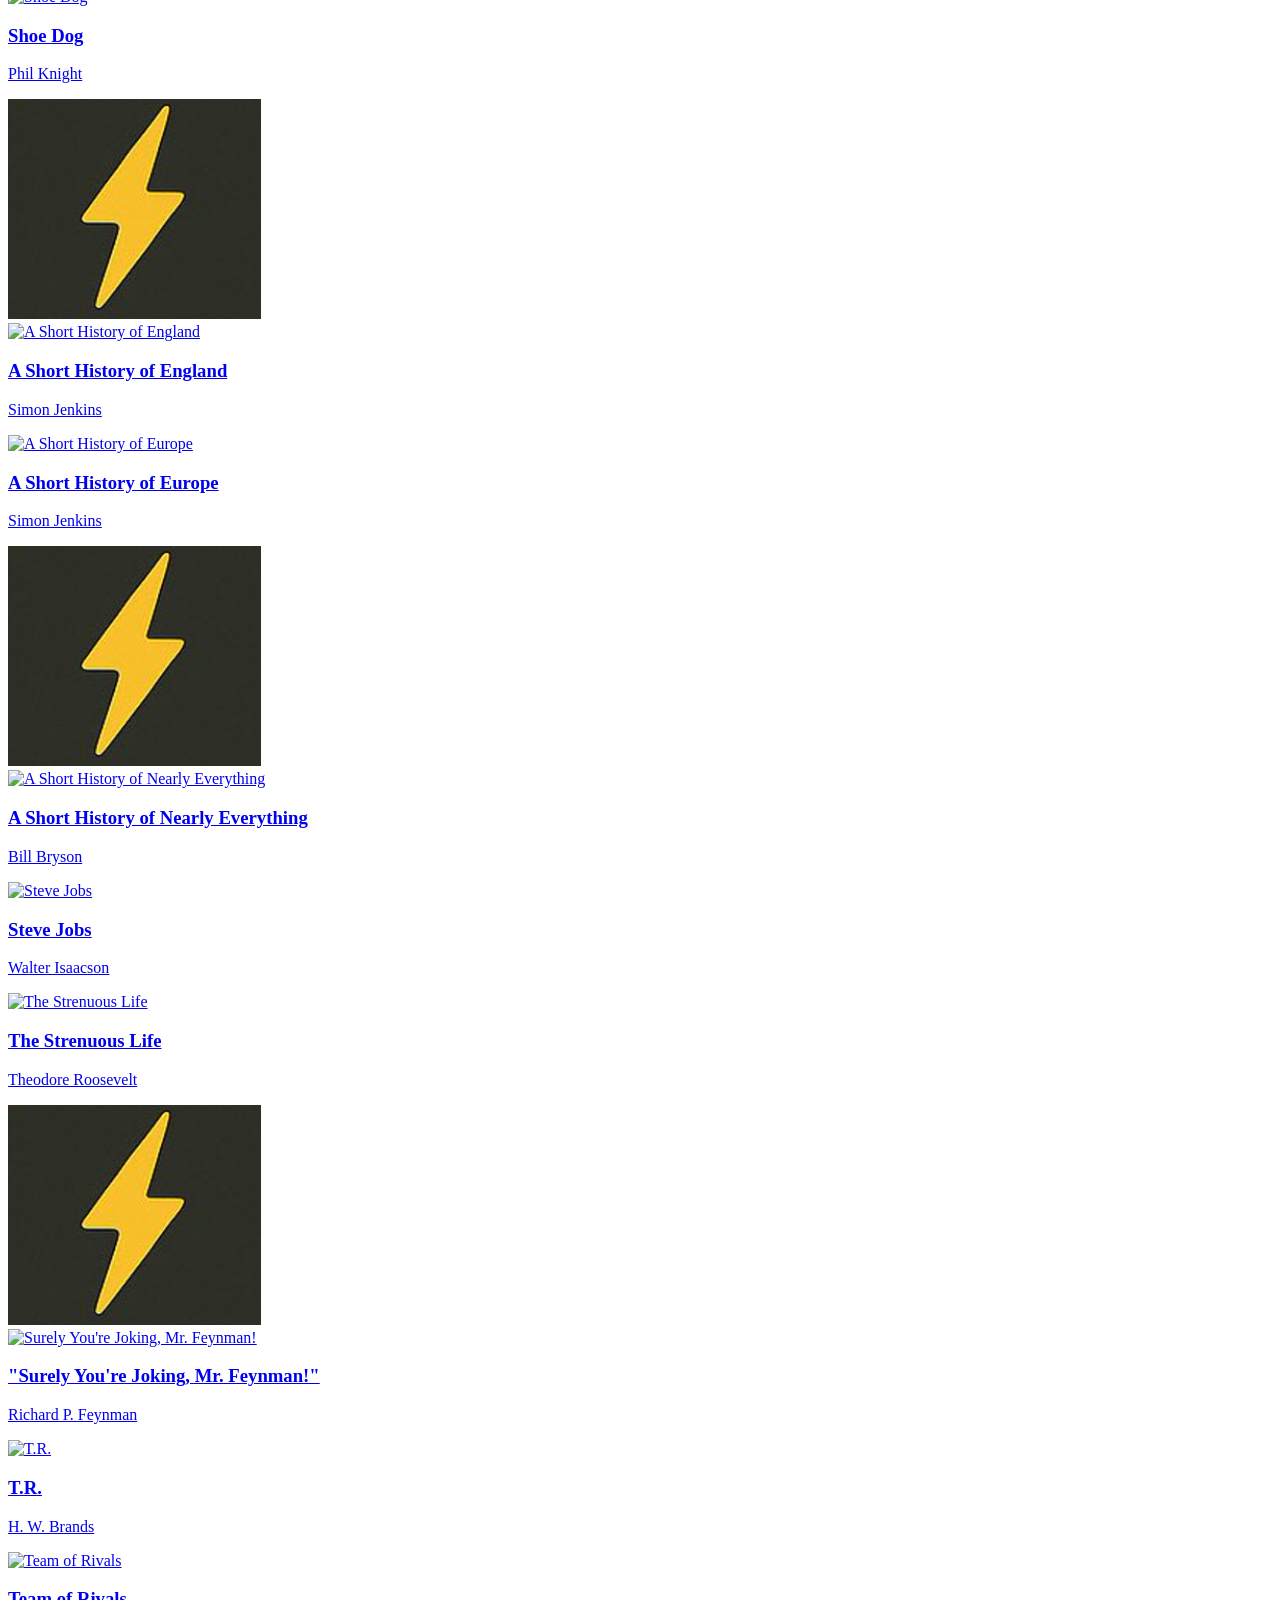
==== commit f5b645dc: "Add client-side book search composed with Favorites filter Search input next to All | Favorites on h" ====
--- a/biography-history.html
+++ b/biography-history.html
@@ -40,10 +40,17 @@
   </div>
 </nav>
 <main class="flex-grow max-w-7xl mx-auto px-6 py-6">
-<div class="filter-bar" role="group" aria-label="Book filter">
-  <button type="button" class="filter-btn is-active" data-filter="all" aria-pressed="true">All</button>
-  <button type="button" class="filter-btn" data-filter="favorites" aria-pressed="false">⚡ Favorites</button>
+<div class="filter-bar">
+  <div class="filter-toggles" role="group" aria-label="Book filter">
+    <button type="button" class="filter-btn is-active" data-filter="all" aria-pressed="true">All</button>
+    <button type="button" class="filter-btn" data-filter="favorites" aria-pressed="false">⚡ Favorites</button>
+  </div>
+  <label class="book-search-label">
+    <span class="visually-hidden">Search books</span>
+    <input type="search" id="book-search" class="book-search" placeholder="Search titles &amp; authors…" autocomplete="off" spellcheck="false">
+  </label>
 </div>
+<p id="filter-empty" class="filter-empty" role="status" aria-live="polite"></p>
 
 <section class="pb-10">
   <div class="max-w-7xl mx-auto">
@@ -52,7 +59,6 @@
       <h2 class="text-3xl md:text-4xl font-extrabold text-gray-900 tracking-tight">Biography & History</h2>
     </div>
     <p class="text-gray-600 mb-4">Lives, eras, and true stories. · 84 books · A–Z</p>
-    <p id="favorites-empty" class="favorites-empty">No favorites in this category.</p>
     <div id="books-grid" class="grid grid-cols-2 min-[480px]:grid-cols-3 sm:grid-cols-3 md:grid-cols-4 lg:grid-cols-5 xl:grid-cols-6 gap-6 md:gap-8">
 <article data-book-card="true" data-favorite="true" class="bg-white rounded-2xl shadow-lg overflow-hidden book-card relative">
    <div class="absolute top-2 right-2 z-10 w-8 h-8 md:w-10 md:h-10 overflow-hidden rounded-full ring-4 ring-amber-400/60 ring-offset-2 ring-offset-white shadow-md">
--- a/site.css
+++ b/site.css
@@ -8,14 +8,21 @@
   height: auto;
 }
 
-/* Favorites filter */
+/* Favorites + search filter bar */
 .filter-bar {
   display: flex;
   flex-wrap: wrap;
   align-items: center;
   justify-content: center;
+  gap: 0.75rem 1rem;
+  margin: 1rem 0 1.5rem;
+}
+.filter-toggles {
+  display: flex;
+  flex-wrap: wrap;
+  align-items: center;
+  justify-content: center;
   gap: 0.5rem;
-  margin: 1rem 0 1.5rem;
 }
 .filter-btn {
   font-weight: 700;
@@ -34,20 +41,55 @@
 }
 .filter-btn.is-active:hover { background: #1f2937; }
 
-/* When Favorites filter is on, hide non-favorites */
-body.filter-favorites [data-book-card]:not([data-favorite="true"]) {
+.book-search-label {
+  display: inline-flex;
+  align-items: center;
+}
+.book-search {
+  font-size: 0.95rem;
+  font-weight: 500;
+  padding: 0.5rem 1rem;
+  border-radius: 9999px;
+  border: 2px solid #d1d5db;
+  background: #fff;
+  color: #111827;
+  min-width: 12rem;
+  width: min(18rem, 72vw);
+  outline: none;
+  transition: border-color 0.15s ease, box-shadow 0.15s ease;
+}
+.book-search::placeholder { color: #9ca3af; font-weight: 500; }
+.book-search:focus {
+  border-color: #111827;
+  box-shadow: 0 0 0 3px rgba(17, 24, 39, 0.08);
+}
+
+.visually-hidden {
+  position: absolute;
+  width: 1px;
+  height: 1px;
+  padding: 0;
+  margin: -1px;
+  overflow: hidden;
+  clip: rect(0, 0, 0, 0);
+  white-space: nowrap;
+  border: 0;
+}
+
+/* Hide cards that fail Favorites and/or search (JS toggles .is-filtered-out) */
+[data-book-card].is-filtered-out {
   display: none !important;
 }
-/* Home: also hide non-favorite cards inside Rushmore / Latest grids via same rule */
+/* Home: category menu cards are not [data-book-card] — stay visible */
 
-.favorites-empty {
+.filter-empty {
   display: none;
   text-align: center;
   padding: 2.5rem 1rem;
   color: #4b5563;
   font-size: 1.125rem;
 }
-body.filter-favorites .favorites-empty.is-visible {
+.filter-empty.is-visible {
   display: block;
 }
 
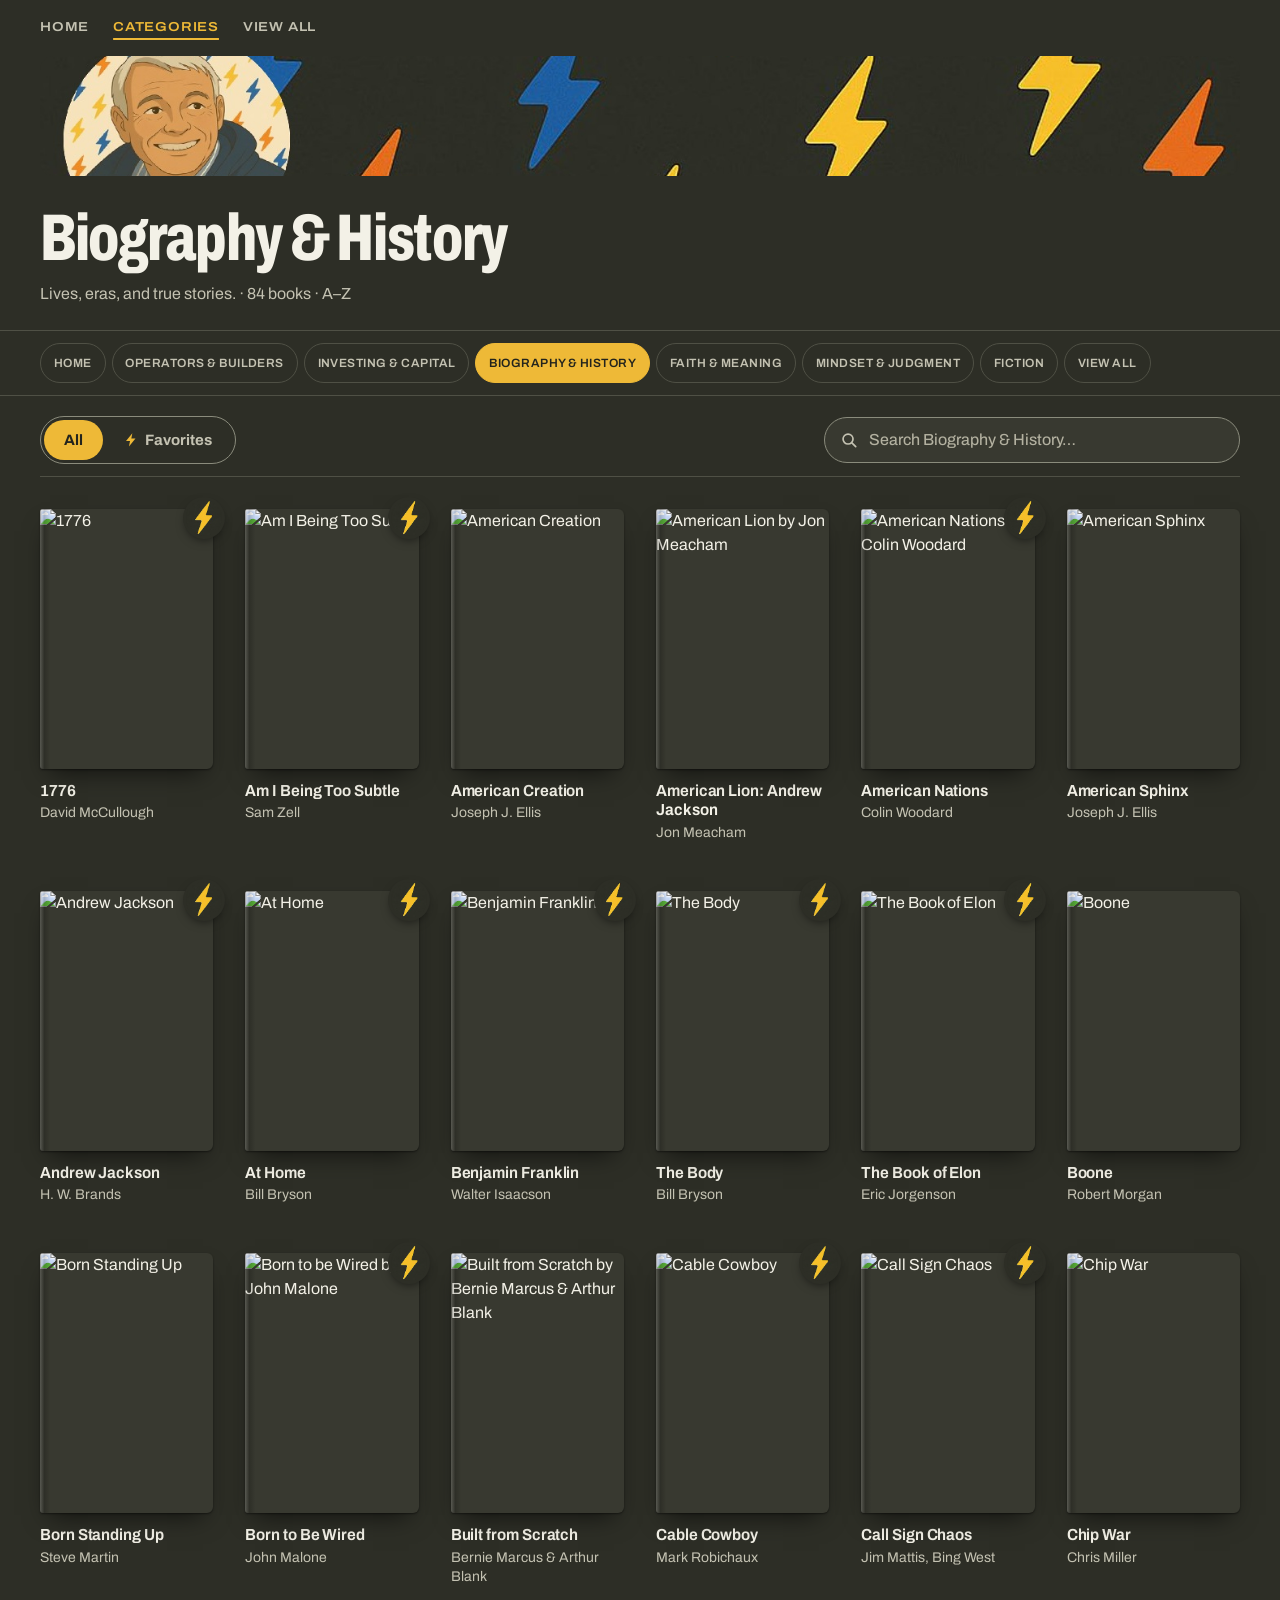
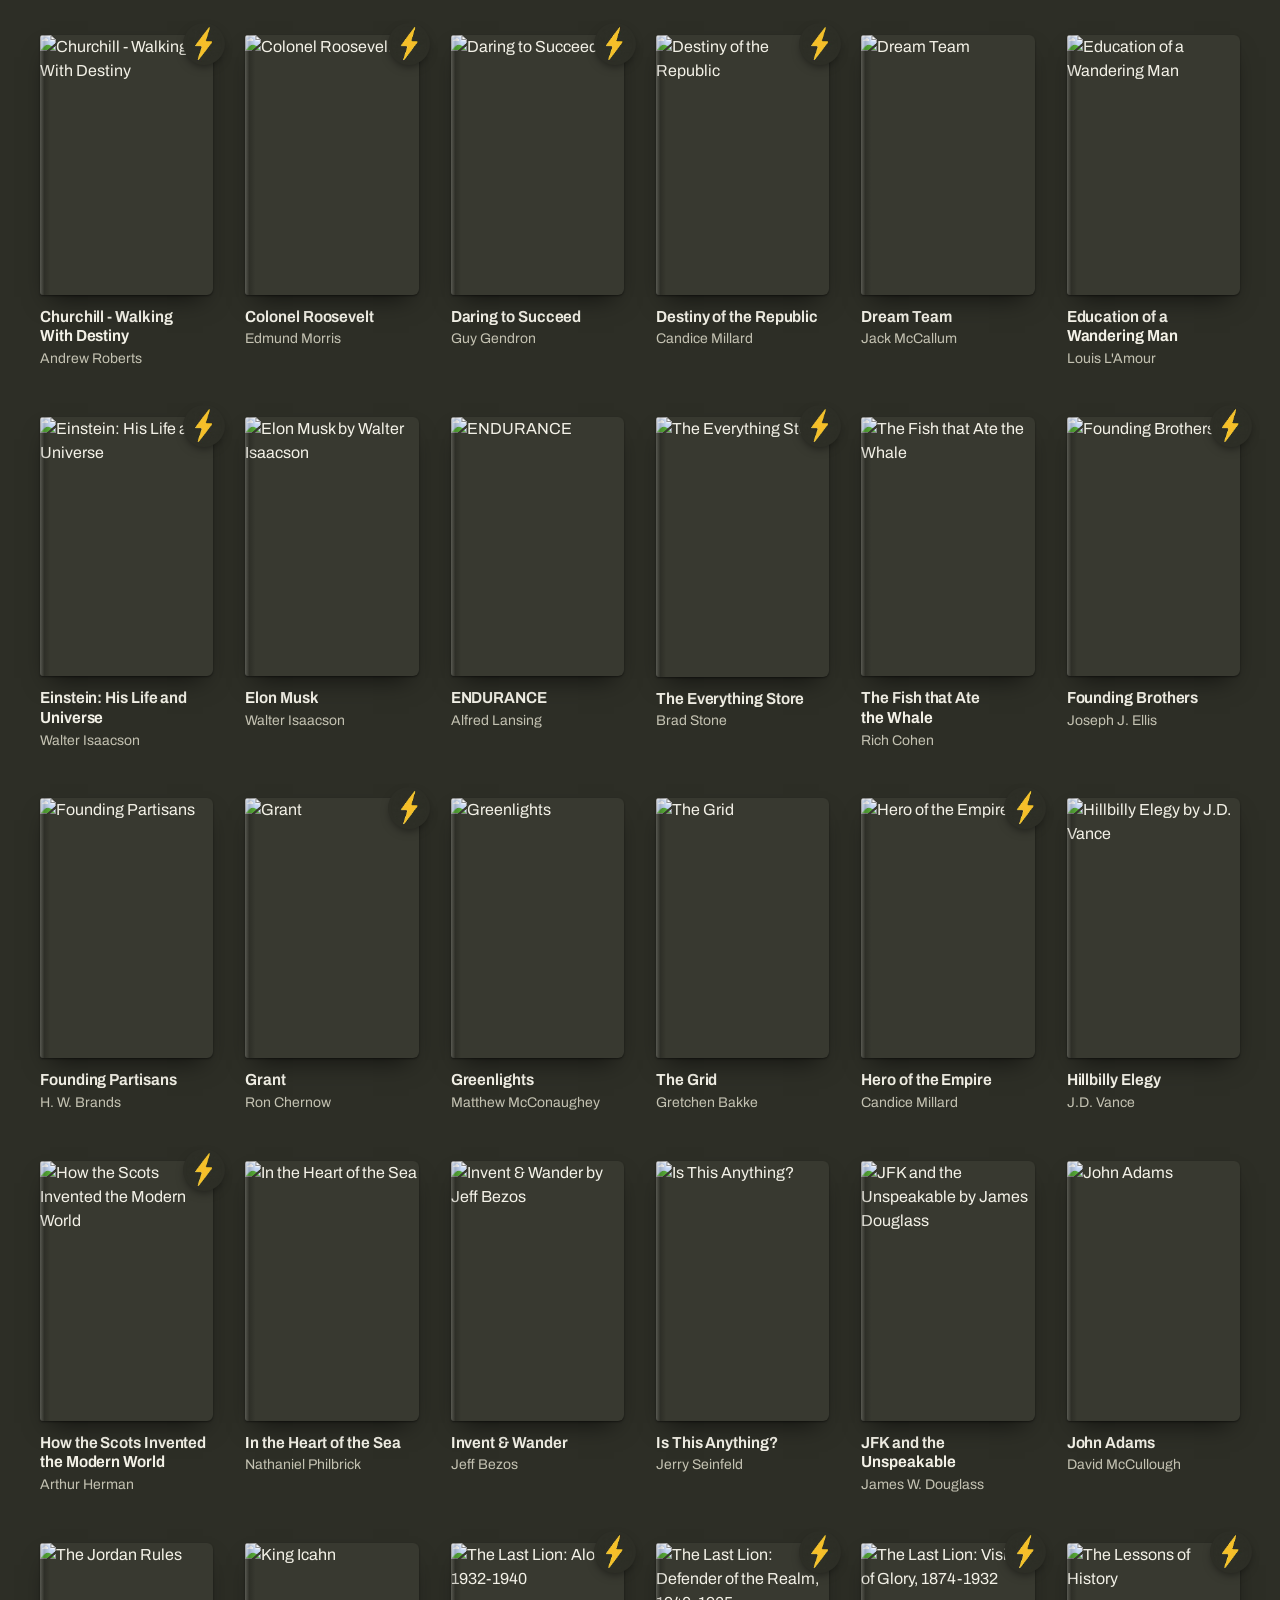
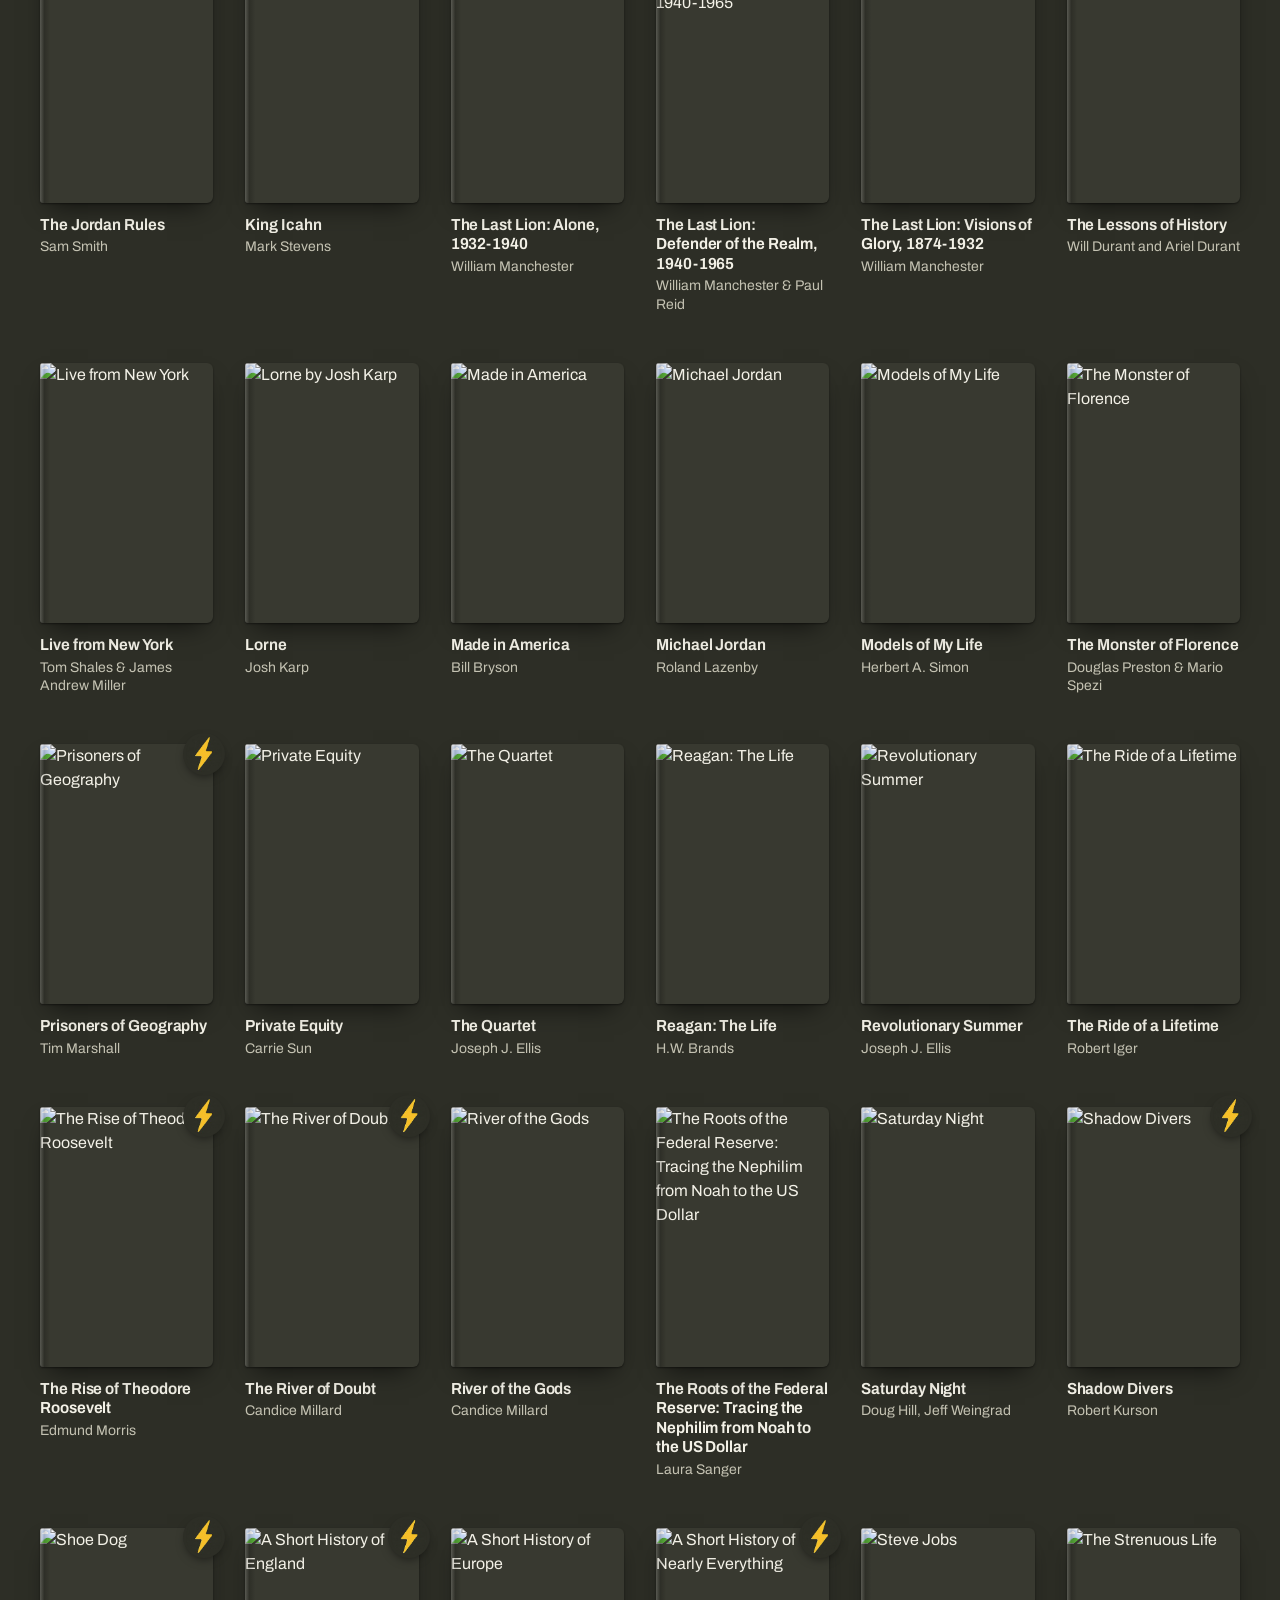
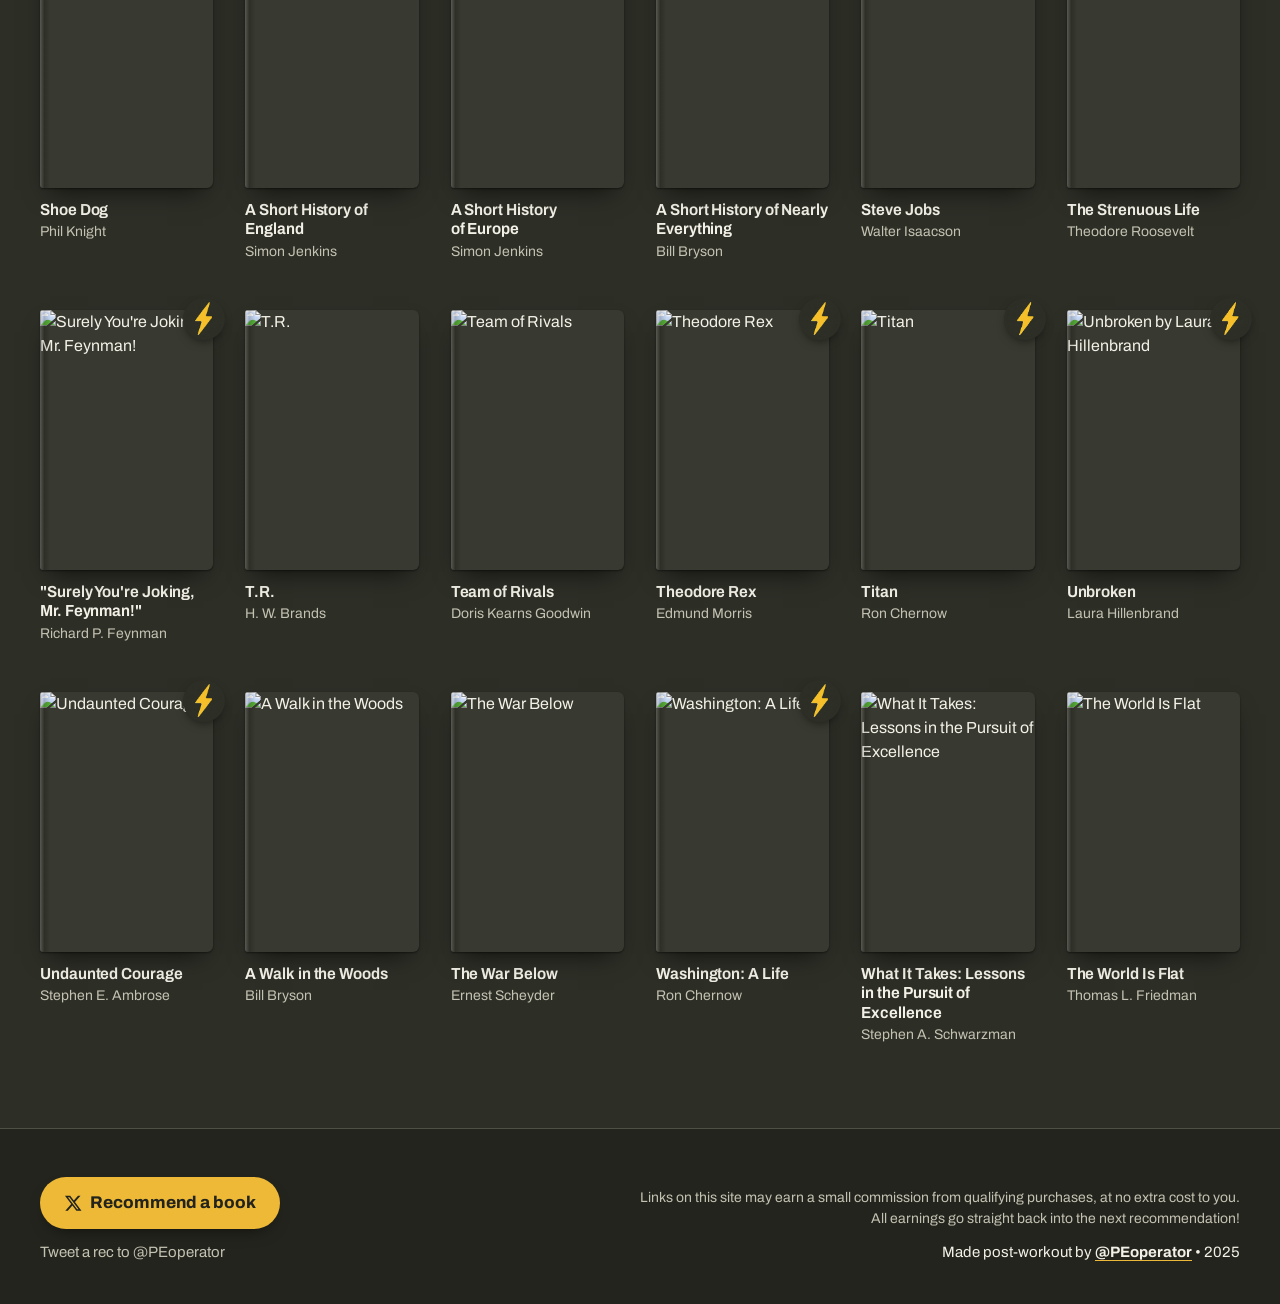
==== commit df359e12: "Design refresh (Impeccable): banner-charcoal theme, Archivo type, cover-first cards, responsive layo" ====
--- a/biography-history.html
+++ b/biography-history.html
@@ -7,1029 +7,1129 @@
   <link rel="icon" href="/favicon.png" type="image/png" sizes="any">
   <link rel="apple-touch-icon" href="/favicon.png" sizes="180x180">
   <meta name="description" content="PE Operator book recommendations: Biography & History">
-  <script src="https://cdn.tailwindcss.com"></script>
-  <link href="https://cdnjs.cloudflare.com/ajax/libs/font-awesome/6.5.0/css/all.min.css" rel="stylesheet">
+  <meta name="theme-color" content="#2d2e26">
+  <link rel="preload" href="fonts/archivo-latin-var.woff2" as="font" type="font/woff2" crossorigin>
   <link rel="stylesheet" href="site.css">
 </head>
 
-<body class="bg-gray-50 text-gray-800 min-h-screen flex flex-col">
-<header class="bg-black text-white py-8">
-  <div class="max-w-6xl mx-auto px-4 text-center">
-    <h1 class="text-3xl sm:text-4xl font-bold">Biography & History — PE Operator Books</h1>
-  </div>
-</header>
-<nav class="site-nav" aria-label="Primary">
-  <div class="max-w-7xl mx-auto px-4 sm:px-6 py-3 flex flex-wrap items-center justify-center gap-2 sm:gap-4 text-sm sm:text-base">
+<body class="site">
+<a class="skip-link" href="#main">Skip to books</a>
+<header class="masthead masthead--page">
+  <nav class="site-nav" aria-label="Primary">
+  <div class="wrap site-nav-inner">
     <a href="index.html">Home</a>
-    <span class="text-gray-500 hidden sm:inline" aria-hidden="true">·</span>
-    <a href="index.html#categories" class="is-current">Categories</a>
-    <span class="text-gray-500 hidden sm:inline" aria-hidden="true">·</span>
+    <a href="index.html#categories" class="is-current" aria-current="page">Categories</a>
     <a href="view-all.html">View all</a>
   </div>
 </nav>
-<nav class="category-nav" aria-label="Categories">
-  <div class="category-nav-inner">
+  <div class="wrap">
+    <div class="banner banner--strip" aria-hidden="true">
+      <img src="Untitled.jpg" alt="" width="1479" height="367">
+    </div>
+    <h1 class="display display--page">Biography & History</h1>
+    <p class="page-meta">Lives, eras, and true stories. · 84 books · A–Z</p>
+  </div>
+  <nav class="category-nav" aria-label="Categories">
+  <div class="wrap category-nav-inner">
     <a href="index.html">Home</a>
     <a href="operators-builders.html">Operators & Builders</a>
     <a href="investing-capital.html">Investing & Capital</a>
-    <a href="biography-history.html" class="is-current">Biography & History</a>
+    <a href="biography-history.html" class="is-current" aria-current="page">Biography & History</a>
     <a href="faith-meaning.html">Faith & Meaning</a>
     <a href="mindset-judgment.html">Mindset & Judgment</a>
     <a href="fiction.html">Fiction</a>
     <a href="view-all.html">View all</a>
   </div>
 </nav>
-<main class="flex-grow max-w-7xl mx-auto px-6 py-6">
-<div class="filter-bar">
+</header>
+<main id="main" class="wrap main">
+<div class="toolbar">
+  <div class="filter-bar">
   <div class="filter-toggles" role="group" aria-label="Book filter">
     <button type="button" class="filter-btn is-active" data-filter="all" aria-pressed="true">All</button>
-    <button type="button" class="filter-btn" data-filter="favorites" aria-pressed="false">⚡ Favorites</button>
+    <button type="button" class="filter-btn" data-filter="favorites" aria-pressed="false"><svg class="icon-bolt" viewBox="0 0 24 24" aria-hidden="true" focusable="false"><path d="M14.2 1.8 4.6 13.6h6.1l-1.6 8.6 9.9-12.4h-6.3l1.5-8z" fill="currentColor"/></svg><span>Favorites</span></button>
   </div>
   <label class="book-search-label">
     <span class="visually-hidden">Search books</span>
-    <input type="search" id="book-search" class="book-search" placeholder="Search titles &amp; authors…" autocomplete="off" spellcheck="false">
+    <svg class="icon-search" viewBox="0 0 24 24" aria-hidden="true" focusable="false"><circle cx="10.5" cy="10.5" r="6.5" fill="none" stroke="currentColor" stroke-width="2.2"/><path d="m15.5 15.5 5 5" stroke="currentColor" stroke-width="2.2" stroke-linecap="round"/></svg>
+    <input type="search" id="book-search" class="book-search" placeholder="Search Biography &amp; History…" autocomplete="off" spellcheck="false">
   </label>
 </div>
-<p id="filter-empty" class="filter-empty" role="status" aria-live="polite"></p>
-
-<section class="pb-10">
-  <div class="max-w-7xl mx-auto">
-    
-    <div class="text-left mb-6 border-b-2 border-gray-900 pb-4">
-      <h2 class="text-3xl md:text-4xl font-extrabold text-gray-900 tracking-tight">Biography & History</h2>
-    </div>
-    <p class="text-gray-600 mb-4">Lives, eras, and true stories. · 84 books · A–Z</p>
-    <div id="books-grid" class="grid grid-cols-2 min-[480px]:grid-cols-3 sm:grid-cols-3 md:grid-cols-4 lg:grid-cols-5 xl:grid-cols-6 gap-6 md:gap-8">
-<article data-book-card="true" data-favorite="true" class="bg-white rounded-2xl shadow-lg overflow-hidden book-card relative">
-   <div class="absolute top-2 right-2 z-10 w-8 h-8 md:w-10 md:h-10 overflow-hidden rounded-full ring-4 ring-amber-400/60 ring-offset-2 ring-offset-white shadow-md">
-    <img src="lightning.png" alt="Lightning Badge" class="w-full h-full object-cover">
-  </div>
-  <a href="https://www.amazon.com/dp/B000FCK5YE?tag=peoperator-20" target="_blank" rel="noopener">
-    <img src="https://m.media-amazon.com/images/I/81Fh5qYeQwL._SL1500_.jpg" alt="1776" class="book-cover" loading="lazy">
-    <div class="p-6">
-      <h3 class="text-xl font-bold mb-2">1776</h3>
-      <p class="text-gray-600 mb-3">David McCullough</p>
-    </div>
-  </a>
-</article>
-
-<article data-book-card="true" data-favorite="true" class="bg-white rounded-2xl shadow-lg overflow-hidden book-card relative">
-    <div class="absolute top-2 right-2 z-10 w-8 h-8 md:w-10 md:h-10 overflow-hidden rounded-full ring-4 ring-amber-400/60 ring-offset-2 ring-offset-white shadow-md">
-      <img src="lightning.png" alt="Lightning Badge" class="w-full h-full object-cover">
-    </div>
-    <a href="https://amzn.to/4qGSr0s" target="_blank" rel="noopener">
-      <img src="https://m.media-amazon.com/images/I/91J4O9dAXLL._SL1500_.jpg" alt="Am I Being Too Subtle" class="book-cover" loading="lazy">
-      <div class="p-6">
-        <h3 class="text-xl font-bold mb-2">Am I Being Too Subtle</h3>
-        <p class="text-gray-600 mb-3">Sam Zell</p>
-      </div>
-    </a>
-  </article>
-
-<article data-book-card="true" class="bg-white rounded-2xl shadow-lg overflow-hidden book-card relative">
-  <a href="https://www.amazon.com/dp/B000W914CM?tag=peoperator-20" target="_blank" rel="noopener">
-    <img src="https://m.media-amazon.com/images/I/51BHzzDcNbL._SL1500_.jpg" alt="American Creation" class="book-cover" loading="lazy">
-    <div class="p-6">
-      <h3 class="text-xl font-bold mb-2">American Creation</h3>
-      <p class="text-gray-600 mb-3">Joseph J. Ellis</p>
-    </div>
-  </a>
-</article>
-
-<article data-book-card="true" class="bg-white rounded-2xl shadow-lg overflow-hidden book-card">
-    <a href="https://www.amazon.com/dp/0812973461?tag=peoperator-20" target="_blank" rel="noopener">
-      <img src="https://m.media-amazon.com/images/I/81FVOKWvFKL._SL1500_.jpg" alt="American Lion by Jon Meacham" class="book-cover" loading="lazy">
-      <div class="p-6">
-        <h3 class="text-xl font-bold mb-2">American Lion: Andrew Jackson</h3>
-        <p class="text-gray-600 mb-3">Jon Meacham</p>
-      </div>
-    </a>
-  </article>
-
-<article data-book-card="true" data-favorite="true" class="bg-white rounded-2xl shadow-lg overflow-hidden book-card relative">
-        <div class="absolute top-2 right-2 z-10 w-8 h-8 md:w-10 md:h-10 overflow-hidden rounded-full ring-4 ring-amber-400/60 ring-offset-2 ring-offset-white shadow-md">
-    <img src="lightning.png" alt="Lightning Badge" class="w-full h-full object-cover">
-  </div>
-        
-    <a href="https://www.amazon.com/dp/0143122029?tag=peoperator-20" target="_blank" rel="noopener">
-      <img src="https://m.media-amazon.com/images/I/91XyV+GjdSL._SL1500_.jpg" alt="American Nations by Colin Woodard" class="book-cover" loading="lazy">
-      <div class="p-6">
-        <h3 class="text-xl font-bold mb-2">American Nations</h3>
-        <p class="text-gray-600 mb-3">Colin Woodard</p>
-      </div>
-    </a>
-  </article>
-
-<article data-book-card="true" class="bg-white rounded-2xl shadow-lg overflow-hidden book-card relative">
-  <a href="https://www.amazon.com/dp/B000FC1GL0?tag=peoperator-20" target="_blank" rel="noopener">
-    <img src="https://m.media-amazon.com/images/I/51FB2s7v8hL._SL1500_.jpg" alt="American Sphinx" class="book-cover" loading="lazy">
-    <div class="p-6">
-      <h3 class="text-xl font-bold mb-2">American Sphinx</h3>
-      <p class="text-gray-600 mb-3">Joseph J. Ellis</p>
-    </div>
-  </a>
-</article>
-
-<article data-book-card="true" data-favorite="true" class="bg-white rounded-2xl shadow-lg overflow-hidden book-card relative">
-   <div class="absolute top-2 right-2 z-10 w-8 h-8 md:w-10 md:h-10 overflow-hidden rounded-full ring-4 ring-amber-400/60 ring-offset-2 ring-offset-white shadow-md">
-    <img src="lightning.png" alt="Lightning Badge" class="w-full h-full object-cover">
-  </div>
-  <a href="https://www.amazon.com/dp/B000MAH5K6?tag=peoperator-20" target="_blank" rel="noopener">
-    <img src="https://m.media-amazon.com/images/I/81ymwZLrxRL._SL1500_.jpg" alt="Andrew Jackson" class="book-cover" loading="lazy">
-    <div class="p-6">
-      <h3 class="text-xl font-bold mb-2">Andrew Jackson</h3>
-      <p class="text-gray-600 mb-3">H. W. Brands</p>
-    </div>
-  </a>
-</article>
-
-<article data-book-card="true" data-favorite="true" class="bg-white rounded-2xl shadow-lg overflow-hidden book-card relative">
-   <div class="absolute top-2 right-2 z-10 w-8 h-8 md:w-10 md:h-10 overflow-hidden rounded-full ring-4 ring-amber-400/60 ring-offset-2 ring-offset-white shadow-md">
-    <img src="lightning.png" alt="Lightning Badge" class="w-full h-full object-cover">
-  </div>
-  <a href="https://www.amazon.com/dp/B003F3FJGY?tag=peoperator-20" target="_blank" rel="noopener">
-    <img src="https://images-na.ssl-images-amazon.com/images/P/0767919386.01.LZZZZZZZ.jpg" alt="At Home" class="book-cover" loading="lazy">
-    <div class="p-6">
-      <h3 class="text-xl font-bold mb-2">At Home</h3>
-      <p class="text-gray-600 mb-3">Bill Bryson</p>
-    </div>
-  </a>
-</article>
-
-<article data-book-card="true" data-favorite="true" class="bg-white rounded-2xl shadow-lg overflow-hidden book-card relative">
-   <div class="absolute top-2 right-2 z-10 w-8 h-8 md:w-10 md:h-10 overflow-hidden rounded-full ring-4 ring-amber-400/60 ring-offset-2 ring-offset-white shadow-md">
-    <img src="lightning.png" alt="Lightning Badge" class="w-full h-full object-cover">
-  </div>
-  <a href="https://www.amazon.com/dp/B000FBJG4U?tag=peoperator-20" target="_blank" rel="noopener">
-    <img src="https://m.media-amazon.com/images/I/91b4Rhig49L._SL1500_.jpg" alt="Benjamin Franklin" class="book-cover" loading="lazy">
-    <div class="p-6">
-      <h3 class="text-xl font-bold mb-2">Benjamin Franklin</h3>
-      <p class="text-gray-600 mb-3">Walter Isaacson</p>
-    </div>
-  </a>
-</article>
-
-<article data-book-card="true" data-favorite="true" class="bg-white rounded-2xl shadow-lg overflow-hidden book-card relative">
-   <div class="absolute top-2 right-2 z-10 w-8 h-8 md:w-10 md:h-10 overflow-hidden rounded-full ring-4 ring-amber-400/60 ring-offset-2 ring-offset-white shadow-md">
-    <img src="lightning.png" alt="Lightning Badge" class="w-full h-full object-cover">
-  </div>
-  <a href="https://www.amazon.com/dp/B07M82PNSX?tag=peoperator-20" target="_blank" rel="noopener">
-    <img src="https://m.media-amazon.com/images/I/71F5rOhJ+OL._SL1500_.jpg" alt="The Body" class="book-cover" loading="lazy">
-    <div class="p-6">
-      <h3 class="text-xl font-bold mb-2">The Body</h3>
-      <p class="text-gray-600 mb-3">Bill Bryson</p>
-    </div>
-  </a>
-</article>
-
-<article data-book-card="true" data-favorite="true" class="bg-white rounded-2xl shadow-lg overflow-hidden book-card relative">
-    <div class="absolute top-2 right-2 z-10 w-8 h-8 md:w-10 md:h-10 overflow-hidden rounded-full ring-4 ring-amber-400/60 ring-offset-2 ring-offset-white shadow-md">
-      <img src="lightning.png" alt="Lightning Badge" class="w-full h-full object-cover">
-    </div>
-    <a href="https://amzn.to/4taXR5W" target="_blank" rel="noopener">
-      <img src="https://m.media-amazon.com/images/I/61elAycARIL._SL1500_.jpg" alt="The Book of Elon" class="book-cover" loading="lazy">
-      <div class="p-6">
-        <h3 class="text-xl font-bold mb-2">The Book of Elon</h3>
-        <p class="text-gray-600 mb-3">Eric Jorgenson</p>
-      </div>
-    </a>
-  </article>
-
-<article data-book-card="true" class="bg-white rounded-2xl shadow-lg overflow-hidden book-card relative">
-  <a href="https://www.amazon.com/dp/B001FA0G2G?tag=peoperator-20" target="_blank" rel="noopener">
-    <img src="https://m.media-amazon.com/images/I/91Vo7JY0OYL._SL1500_.jpg" alt="Boone" class="book-cover" loading="lazy">
-    <div class="p-6">
-      <h3 class="text-xl font-bold mb-2">Boone</h3>
-      <p class="text-gray-600 mb-3">Robert Morgan</p>
-    </div>
-  </a>
-</article>
-
-<article data-book-card="true" class="bg-white rounded-2xl shadow-lg overflow-hidden book-card relative">
-  <a href="https://www.amazon.com/dp/B000UZNSN6?tag=peoperator-20" target="_blank" rel="noopener">
-    <img src="https://m.media-amazon.com/images/I/71ukJNHXkoL._SL1500_.jpg" alt="Born Standing Up" class="book-cover" loading="lazy">
-    <div class="p-6">
-      <h3 class="text-xl font-bold mb-2">Born Standing Up</h3>
-      <p class="text-gray-600 mb-3">Steve Martin</p>
-    </div>
-  </a>
-</article>
-
-<article data-book-card="true" data-favorite="true" class="bg-white rounded-2xl shadow-lg overflow-hidden book-card relative">
-    <div class="absolute top-2 right-2 z-10 w-8 h-8 md:w-10 md:h-10 overflow-hidden rounded-full ring-4 ring-amber-400/60 ring-offset-2 ring-offset-white shadow-md">
-      <img src="lightning.png" alt="Lightning Badge" class="w-full h-full object-cover">
-    </div>
-    <a href="https://www.amazon.com/dp/1668051532?tag=peoperator-20" target="_blank" rel="noopener">
-      <img src="https://m.media-amazon.com/images/I/71kIpGk5CUL._SL1500_.jpg" alt="Born to be Wired by John Malone" class="book-cover" loading="lazy">
-      <div class="p-6">
-        <h3 class="text-xl font-bold mb-2">Born to Be Wired</h3>
-        <p class="text-gray-600 mb-3">John Malone</p>
-      </div>
-    </a>
-  </article>
-
-<article data-book-card="true" class="bg-white rounded-2xl shadow-lg overflow-hidden book-card">
-    <a href="https://www.amazon.com/dp/0812933788?tag=peoperator-20" target="_blank" rel="noopener">
-      <img src="https://m.media-amazon.com/images/I/71Igs9mbz8L._SL1349_.jpg" alt="Built from Scratch by Bernie Marcus & Arthur Blank" class="book-cover" loading="lazy">
-      <div class="p-6">
-        <h3 class="text-xl font-bold mb-2">Built from Scratch</h3>
-        <p class="text-gray-600 mb-3">Bernie Marcus & Arthur Blank</p>
-      </div>
-    </a>
-  </article>
-
-<article data-book-card="true" data-favorite="true" class="bg-white rounded-2xl shadow-lg overflow-hidden book-card relative">
-        <div class="absolute top-2 right-2 z-10 w-8 h-8 md:w-10 md:h-10 overflow-hidden rounded-full ring-4 ring-amber-400/60 ring-offset-2 ring-offset-white shadow-md">
-    <img src="lightning.png" alt="Lightning Badge" class="w-full h-full object-cover">
-  </div>
-        
-    <a href="https://amzn.to/4p7K3aw" target="_blank" rel="noopener">
-      <img src="https://m.media-amazon.com/images/I/714NLXZSKIL._SL1500_.jpg" alt="Cable Cowboy" class="book-cover" loading="lazy">
-      <div class="p-6">
-        <h3 class="text-xl font-bold mb-2">Cable Cowboy</h3>
-        <p class="text-gray-600 mb-3">Mark Robichaux</p>
-      </div>
-    </a>
-  </article>
-
-<article data-book-card="true" data-favorite="true" class="bg-white rounded-2xl shadow-lg overflow-hidden book-card relative">
-   <div class="absolute top-2 right-2 z-10 w-8 h-8 md:w-10 md:h-10 overflow-hidden rounded-full ring-4 ring-amber-400/60 ring-offset-2 ring-offset-white shadow-md">
-    <img src="lightning.png" alt="Lightning Badge" class="w-full h-full object-cover">
-  </div>
-  <a href="https://www.amazon.com/dp/B07SBRFVNH?tag=peoperator-20" target="_blank" rel="noopener">
-    <img src="https://m.media-amazon.com/images/I/81DO7o92lJL._SL1500_.jpg" alt="Call Sign Chaos" class="book-cover" loading="lazy">
-    <div class="p-6">
-      <h3 class="text-xl font-bold mb-2">Call Sign Chaos</h3>
-      <p class="text-gray-600 mb-3">Jim Mattis, Bing West</p>
-    </div>
-  </a>
-</article>
-
-<article data-book-card="true" class="bg-white rounded-2xl shadow-lg overflow-hidden book-card relative">
-  <a href="https://amzn.to/4fX8yFH" target="_blank" rel="noopener">
-    <img src="https://m.media-amazon.com/images/I/71CBzwRsagL._SL1500_.jpg" alt="Chip War" class="book-cover" loading="lazy">
-    <div class="p-6">
-      <h3 class="text-xl font-bold mb-2">Chip War</h3>
-      <p class="text-gray-600 mb-3">Chris Miller</p>
-    </div>
-  </a>
-</article>
-
-<article data-book-card="true" data-favorite="true" class="bg-white rounded-2xl shadow-lg overflow-hidden book-card relative">
-    <div class="absolute top-2 right-2 z-10 w-8 h-8 md:w-10 md:h-10 overflow-hidden rounded-full ring-4 ring-amber-400/60 ring-offset-2 ring-offset-white shadow-md">
-      <img src="lightning.png" alt="Lightning Badge" class="w-full h-full object-cover">
-    </div>
-    <a href="https://amzn.to/4pCjytF" target="_blank" rel="noopener">
-      <img src="https://m.media-amazon.com/images/I/81-Pc3NrecL._SL1500_.jpg" alt="Churchill - Walking With Destiny" class="book-cover" loading="lazy">
-      <div class="p-6">
-        <h3 class="text-xl font-bold mb-2">Churchill - Walking With Destiny</h3>
-        <p class="text-gray-600 mb-3">Andrew Roberts</p>
-      </div>
-    </a>
-  </article>
-
-<article data-book-card="true" data-favorite="true" class="bg-white rounded-2xl shadow-lg overflow-hidden book-card relative">
-   <div class="absolute top-2 right-2 z-10 w-8 h-8 md:w-10 md:h-10 overflow-hidden rounded-full ring-4 ring-amber-400/60 ring-offset-2 ring-offset-white shadow-md">
-    <img src="lightning.png" alt="Lightning Badge" class="w-full h-full object-cover">
-  </div>
-  <a href="https://www.amazon.com/dp/B003EY7IQI?tag=peoperator-20" target="_blank" rel="noopener">
-    <img src="https://m.media-amazon.com/images/I/51POfflWBVL._SL1500_.jpg" alt="Colonel Roosevelt" class="book-cover" loading="lazy">
-    <div class="p-6">
-      <h3 class="text-xl font-bold mb-2">Colonel Roosevelt</h3>
-      <p class="text-gray-600 mb-3">Edmund Morris</p>
-    </div>
-  </a>
-</article>
-
-<article data-book-card="true" data-favorite="true" class="bg-white rounded-2xl shadow-lg overflow-hidden book-card relative">
-    <div class="absolute top-2 right-2 z-10 w-8 h-8 md:w-10 md:h-10 overflow-hidden rounded-full ring-4 ring-amber-400/60 ring-offset-2 ring-offset-white shadow-md">
-      <img src="lightning.png" alt="Lightning Badge" class="w-full h-full object-cover">
-    </div>
-    <a href="https://amzn.to/4k9q4X1" target="_blank" rel="noopener">
-      <img src="https://m.media-amazon.com/images/I/81wLNrNGlWL._SL1500_.jpg" alt="Daring to Succeed" class="book-cover" loading="lazy">
-      <div class="p-6">
-        <h3 class="text-xl font-bold mb-2">Daring to Succeed</h3>
-        <p class="text-gray-600 mb-3">Guy Gendron</p>
-      </div>
-    </a>
-  </article>
-
-<article data-book-card="true" data-favorite="true" class="bg-white rounded-2xl shadow-lg overflow-hidden book-card relative">
-   <div class="absolute top-2 right-2 z-10 w-8 h-8 md:w-10 md:h-10 overflow-hidden rounded-full ring-4 ring-amber-400/60 ring-offset-2 ring-offset-white shadow-md">
-    <img src="lightning.png" alt="Lightning Badge" class="w-full h-full object-cover">
-  </div>
-  <a href="https://www.amazon.com/dp/B004J4X33O?tag=peoperator-20" target="_blank" rel="noopener">
-    <img src="https://m.media-amazon.com/images/I/81PjX+ZZNKL._SL1500_.jpg" alt="Destiny of the Republic" class="book-cover" loading="lazy">
-    <div class="p-6">
-      <h3 class="text-xl font-bold mb-2">Destiny of the Republic</h3>
-      <p class="text-gray-600 mb-3">Candice Millard</p>
-    </div>
-  </a>
-</article>
-
-<article data-book-card="true" class="bg-white rounded-2xl shadow-lg overflow-hidden book-card relative">
-  <a href="https://www.amazon.com/dp/B005X0JRG0?tag=peoperator-20" target="_blank" rel="noopener">
-    <img src="https://m.media-amazon.com/images/I/91jDBhRsFUL._SL1500_.jpg" alt="Dream Team" class="book-cover" loading="lazy">
-    <div class="p-6">
-      <h3 class="text-xl font-bold mb-2">Dream Team</h3>
-      <p class="text-gray-600 mb-3">Jack McCallum</p>
-    </div>
-  </a>
-</article>
-
-<article data-book-card="true" class="bg-white rounded-2xl shadow-lg overflow-hidden book-card relative">
-  <a href="https://www.amazon.com/dp/B001A0NP42?tag=peoperator-20" target="_blank" rel="noopener">
-    <img src="https://m.media-amazon.com/images/I/41dHKd7eegL._SL1500_.jpg" alt="Education of a Wandering Man" class="book-cover" loading="lazy">
-    <div class="p-6">
-      <h3 class="text-xl font-bold mb-2">Education of a Wandering Man</h3>
-      <p class="text-gray-600 mb-3">Louis L'Amour</p>
-    </div>
-  </a>
-</article>
-
-<article data-book-card="true" data-favorite="true" class="bg-white rounded-2xl shadow-lg overflow-hidden book-card relative">
-   <div class="absolute top-2 right-2 z-10 w-8 h-8 md:w-10 md:h-10 overflow-hidden rounded-full ring-4 ring-amber-400/60 ring-offset-2 ring-offset-white shadow-md">
-    <img src="lightning.png" alt="Lightning Badge" class="w-full h-full object-cover">
-  </div>
-  <a href="https://www.amazon.com/dp/B000PC0S0K?tag=peoperator-20" target="_blank" rel="noopener">
-    <img src="https://m.media-amazon.com/images/I/81eOzIWPJQL._SL1500_.jpg" alt="Einstein: His Life and Universe" class="book-cover" loading="lazy">
-    <div class="p-6">
-      <h3 class="text-xl font-bold mb-2">Einstein: His Life and Universe</h3>
-      <p class="text-gray-600 mb-3">Walter Isaacson</p>
-    </div>
-  </a>
-</article>
-
-<article data-book-card="true" class="bg-white rounded-2xl shadow-lg overflow-hidden book-card">
-    <a href="https://amzn.to/4ij3UAI" target="_blank" rel="noopener">
-      <img src="https://m.media-amazon.com/images/I/81Kaj5++6pL._SL1500_.jpg" alt="Elon Musk by Walter Isaacson" class="book-cover" loading="lazy">
-      <div class="p-6">
-        <h3 class="text-xl font-bold mb-2">Elon Musk</h3>
-        <p class="text-gray-600 mb-3">Walter Isaacson</p>
-      </div>
-    </a>
-  </article>
-
-<article data-book-card="true" class="bg-white rounded-2xl shadow-lg overflow-hidden book-card">
-    <a href="https://amzn.to/4jcm3R8" target="_blank" rel="noopener">
-      <img src="https://m.media-amazon.com/images/I/91hND+Mxz4L._SL1500_.jpg" alt="ENDURANCE" class="book-cover" loading="lazy">
-      <div class="p-6">
-        <h3 class="text-xl font-bold mb-2">ENDURANCE</h3>
-        <p class="text-gray-600 mb-3">Alfred Lansing</p>
-      </div>
-    </a>
-  </article>
-
-<article data-book-card="true" data-favorite="true" class="bg-white rounded-2xl shadow-lg overflow-hidden book-card relative">
-   <div class="absolute top-2 right-2 z-10 w-8 h-8 md:w-10 md:h-10 overflow-hidden rounded-full ring-4 ring-amber-400/60 ring-offset-2 ring-offset-white shadow-md">
-    <img src="lightning.png" alt="Lightning Badge" class="w-full h-full object-cover">
-  </div>
-  <a href="https://www.amazon.com/dp/B00BWQW73E?tag=peoperator-20" target="_blank" rel="noopener">
-    <img src="https://m.media-amazon.com/images/I/91SGlRyemXL._SL1500_.jpg" alt="The Everything Store" class="book-cover" loading="lazy">
-    <div class="p-6">
-      <h3 class="text-xl font-bold mb-2">The Everything Store</h3>
-      <p class="text-gray-600 mb-3">Brad Stone</p>
-    </div>
-  </a>
-</article>
-
-<article data-book-card="true" class="bg-white rounded-2xl shadow-lg overflow-hidden book-card">
-    <a href="https://amzn.to/3KvkuB8" target="_blank" rel="noopener">
-      <img src="https://m.media-amazon.com/images/I/71-mfBXyoHL._SL1500_.jpg" alt="The Fish that Ate the Whale" class="book-cover" loading="lazy">
-      <div class="p-6">
-        <h3 class="text-xl font-bold mb-2">The Fish that Ate the Whale</h3>
-        <p class="text-gray-600 mb-3">Rich Cohen</p>
-      </div>
-    </a>
-  </article>
-
-<article data-book-card="true" data-favorite="true" class="bg-white rounded-2xl shadow-lg overflow-hidden book-card relative">
-   <div class="absolute top-2 right-2 z-10 w-8 h-8 md:w-10 md:h-10 overflow-hidden rounded-full ring-4 ring-amber-400/60 ring-offset-2 ring-offset-white shadow-md">
-    <img src="lightning.png" alt="Lightning Badge" class="w-full h-full object-cover">
-  </div>
-  <a href="https://amzn.to/4bfp3tw" target="_blank" rel="noopener">
-    <img src="https://m.media-amazon.com/images/I/51LPmA4zmLL.jpg" alt="Founding Brothers" class="book-cover" loading="lazy">
-    <div class="p-6">
-      <h3 class="text-xl font-bold mb-2">Founding Brothers</h3>
-      <p class="text-gray-600 mb-3">Joseph J. Ellis</p>
-    </div>
-  </a>
-</article>
-
-<article data-book-card="true" class="bg-white rounded-2xl shadow-lg overflow-hidden book-card relative">
-  <a href="https://www.amazon.com/dp/B0BV6B8HNK?tag=peoperator-20" target="_blank" rel="noopener">
-    <img src="https://m.media-amazon.com/images/I/81psuPsnExL._SL1500_.jpg" alt="Founding Partisans" class="book-cover" loading="lazy">
-    <div class="p-6">
-      <h3 class="text-xl font-bold mb-2">Founding Partisans</h3>
-      <p class="text-gray-600 mb-3">H. W. Brands</p>
-    </div>
-  </a>
-</article>
-
-<article data-book-card="true" data-favorite="true" class="bg-white rounded-2xl shadow-lg overflow-hidden book-card relative">
-   <div class="absolute top-2 right-2 z-10 w-8 h-8 md:w-10 md:h-10 overflow-hidden rounded-full ring-4 ring-amber-400/60 ring-offset-2 ring-offset-white shadow-md">
-    <img src="lightning.png" alt="Lightning Badge" class="w-full h-full object-cover">
-  </div>
-  <a href="https://www.amazon.com/dp/B06W2J89PV?tag=peoperator-20" target="_blank" rel="noopener">
-    <img src="https://m.media-amazon.com/images/I/81dbUJVvt6L._SL1500_.jpg" alt="Grant" class="book-cover" loading="lazy">
-    <div class="p-6">
-      <h3 class="text-xl font-bold mb-2">Grant</h3>
-      <p class="text-gray-600 mb-3">Ron Chernow</p>
-    </div>
-  </a>
-</article>
-
-<article data-book-card="true" class="bg-white rounded-2xl shadow-lg overflow-hidden book-card relative">
-  <a href="https://www.amazon.com/dp/B086823SWK?tag=peoperator-20" target="_blank" rel="noopener">
-    <img src="https://m.media-amazon.com/images/I/81gn+qRWEjL._SL1500_.jpg" alt="Greenlights" class="book-cover" loading="lazy">
-    <div class="p-6">
-      <h3 class="text-xl font-bold mb-2">Greenlights</h3>
-      <p class="text-gray-600 mb-3">Matthew McConaughey</p>
-    </div>
-  </a>
-</article>
-
-<article data-book-card="true" class="bg-white rounded-2xl shadow-lg overflow-hidden book-card relative">
-  <a href="https://www.amazon.com/dp/B01DM9Q6CQ?tag=peoperator-20" target="_blank" rel="noopener">
-    <img src="https://m.media-amazon.com/images/I/91jKh2n+LlL._SL1500_.jpg" alt="The Grid" class="book-cover" loading="lazy">
-    <div class="p-6">
-      <h3 class="text-xl font-bold mb-2">The Grid</h3>
-      <p class="text-gray-600 mb-3">Gretchen Bakke</p>
-    </div>
-  </a>
-</article>
-
-<article data-book-card="true" data-favorite="true" class="bg-white rounded-2xl shadow-lg overflow-hidden book-card relative">
-   <div class="absolute top-2 right-2 z-10 w-8 h-8 md:w-10 md:h-10 overflow-hidden rounded-full ring-4 ring-amber-400/60 ring-offset-2 ring-offset-white shadow-md">
-    <img src="lightning.png" alt="Lightning Badge" class="w-full h-full object-cover">
-  </div>
-  <a href="https://www.amazon.com/dp/B015BCVX0M?tag=peoperator-20" target="_blank" rel="noopener">
-    <img src="https://m.media-amazon.com/images/I/81PZMwEZ7AL._SL1500_.jpg" alt="Hero of the Empire" class="book-cover" loading="lazy">
-    <div class="p-6">
-      <h3 class="text-xl font-bold mb-2">Hero of the Empire</h3>
-      <p class="text-gray-600 mb-3">Candice Millard</p>
-    </div>
-  </a>
-</article>
-
-<article data-book-card="true" class="bg-white rounded-2xl shadow-lg overflow-hidden book-card">
-    <a href="https://www.amazon.com/dp/0062300547?tag=peoperator-20" target="_blank" rel="noopener">
-      <img src="https://m.media-amazon.com/images/I/911KoQFhQaL._SL1500_.jpg" alt="Hillbilly Elegy by J.D. Vance" class="book-cover" loading="lazy">
-      <div class="p-6">
-        <h3 class="text-xl font-bold mb-2">Hillbilly Elegy</h3>
-        <p class="text-gray-600 mb-3">J.D. Vance</p>
-      </div>
-    </a>
-  </article>
-
-<article data-book-card="true" data-favorite="true" class="bg-white rounded-2xl shadow-lg overflow-hidden book-card relative">
-        <div class="absolute top-2 right-2 z-10 w-8 h-8 md:w-10 md:h-10 overflow-hidden rounded-full ring-4 ring-amber-400/60 ring-offset-2 ring-offset-white shadow-md">
-    <img src="lightning.png" alt="Lightning Badge" class="w-full h-full object-cover">
-  </div>
-        
-    <a href="https://amzn.to/3XnEQPv" target="_blank" rel="noopener">
-      <img src="https://m.media-amazon.com/images/I/71qODMUUDRL._SL1236_.jpg" alt="How the Scots Invented the Modern World" class="book-cover" loading="lazy">
-      <div class="p-6">
-        <h3 class="text-xl font-bold mb-2">How the Scots Invented the Modern World</h3>
-        <p class="text-gray-600 mb-3">Arthur Herman</p>
-      </div>
-    </a>
-  </article>
-
-<article data-book-card="true" class="bg-white rounded-2xl shadow-lg overflow-hidden book-card relative">
-  <a href="https://www.amazon.com/dp/B000OZ0NWQ?tag=peoperator-20" target="_blank" rel="noopener">
-    <img src="https://m.media-amazon.com/images/I/71SuBzYKECL._SL1500_.jpg" alt="In the Heart of the Sea" class="book-cover" loading="lazy">
-    <div class="p-6">
-      <h3 class="text-xl font-bold mb-2">In the Heart of the Sea</h3>
-      <p class="text-gray-600 mb-3">Nathaniel Philbrick</p>
-    </div>
-  </a>
-</article>
-
-<article data-book-card="true" class="bg-white rounded-2xl shadow-lg overflow-hidden book-card">
-    <a href="https://www.amazon.com/dp/B08BCCT6MW?&linkCode=ll1&tag=peoperator-20&linkId=579176077494ece4f82ac6d6f6c8eef6&language=en_US&ref_=as_li_ss_tl" target="_blank" rel="noopener">
-      <img src="https://m.media-amazon.com/images/I/71wuqeGKjyL._SL1500_.jpg" alt="Invent & Wander by Jeff Bezos" class="book-cover" loading="lazy">
-      <div class="p-6">
-        <h3 class="text-xl font-bold mb-2">Invent & Wander</h3>
-        <p class="text-gray-600 mb-3">Jeff Bezos</p>
-      </div>
-    </a>
-  </article>
-
-<article data-book-card="true" class="bg-white rounded-2xl shadow-lg overflow-hidden book-card relative">
-  <a href="https://www.amazon.com/dp/B084BYK62K?tag=peoperator-20" target="_blank" rel="noopener">
-    <img src="https://m.media-amazon.com/images/I/61NiTN99kAL._SL1500_.jpg" alt="Is This Anything?" class="book-cover" loading="lazy">
-    <div class="p-6">
-      <h3 class="text-xl font-bold mb-2">Is This Anything?</h3>
-      <p class="text-gray-600 mb-3">Jerry Seinfeld</p>
-    </div>
-  </a>
-</article>
-
-<article data-book-card="true" class="bg-white rounded-2xl shadow-lg overflow-hidden book-card">
-    <a href="https://www.amazon.com/dp/1439193886?tag=peoperator-20" target="_blank" rel="noopener">
-      <img src="https://m.media-amazon.com/images/I/9136gM7m7cL._SL1500_.jpg" alt="JFK and the Unspeakable by James Douglass" class="book-cover" loading="lazy">
-      <div class="p-6">
-        <h3 class="text-xl font-bold mb-2">JFK and the Unspeakable</h3>
-        <p class="text-gray-600 mb-3">James W. Douglass</p>
-      </div>
-    </a>
-  </article>
-
-<article data-book-card="true" class="bg-white rounded-2xl shadow-lg overflow-hidden book-card relative">
-  <a href="https://www.amazon.com/dp/B000FC0QHA?tag=peoperator-20" target="_blank" rel="noopener">
-    <img src="https://m.media-amazon.com/images/I/81WMwBPDlIL._SL1500_.jpg" alt="John Adams" class="book-cover" loading="lazy">
-    <div class="p-6">
-      <h3 class="text-xl font-bold mb-2">John Adams</h3>
-      <p class="text-gray-600 mb-3">David McCullough</p>
-    </div>
-  </a>
-</article>
-
-<article data-book-card="true" class="bg-white rounded-2xl shadow-lg overflow-hidden book-card relative">
-  <a href="https://www.amazon.com/dp/B0FBGXPF27?tag=peoperator-20" target="_blank" rel="noopener">
-    <img src="https://images-na.ssl-images-amazon.com/images/P/B0FBGXPF27.01.LZZZZZZZ.jpg" alt="The Jordan Rules" class="book-cover" loading="lazy">
-    <div class="p-6">
-      <h3 class="text-xl font-bold mb-2">The Jordan Rules</h3>
-      <p class="text-gray-600 mb-3">Sam Smith</p>
-    </div>
-  </a>
-</article>
-
-<article data-book-card="true" class="bg-white rounded-2xl shadow-lg overflow-hidden book-card relative">
-  <a href="https://www.amazon.com/dp/B00KCOVRD8?tag=peoperator-20" target="_blank" rel="noopener">
-    <img src="https://m.media-amazon.com/images/I/71Q5m2wHbdL._SL1500_.jpg" alt="King Icahn" class="book-cover" loading="lazy">
-    <div class="p-6">
-      <h3 class="text-xl font-bold mb-2">King Icahn</h3>
-      <p class="text-gray-600 mb-3">Mark Stevens</p>
-    </div>
-  </a>
-</article>
-
-<article data-book-card="true" data-favorite="true" class="bg-white rounded-2xl shadow-lg overflow-hidden book-card relative">
-   <div class="absolute top-2 right-2 z-10 w-8 h-8 md:w-10 md:h-10 overflow-hidden rounded-full ring-4 ring-amber-400/60 ring-offset-2 ring-offset-white shadow-md">
-    <img src="lightning.png" alt="Lightning Badge" class="w-full h-full object-cover">
-  </div>
-  <a href="https://www.amazon.com/dp/B0092XHV4Y?tag=peoperator-20" target="_blank" rel="noopener">
-    <img src="https://m.media-amazon.com/images/I/71w98isCU0L._SL1500_.jpg" alt="The Last Lion: Alone, 1932-1940" class="book-cover" loading="lazy">
-    <div class="p-6">
-      <h3 class="text-xl font-bold mb-2">The Last Lion: Alone, 1932-1940</h3>
-      <p class="text-gray-600 mb-3">William Manchester</p>
-    </div>
-  </a>
-</article>
-
-<article data-book-card="true" data-favorite="true" class="bg-white rounded-2xl shadow-lg overflow-hidden book-card relative">
-   <div class="absolute top-2 right-2 z-10 w-8 h-8 md:w-10 md:h-10 overflow-hidden rounded-full ring-4 ring-amber-400/60 ring-offset-2 ring-offset-white shadow-md">
-    <img src="lightning.png" alt="Lightning Badge" class="w-full h-full object-cover">
-  </div>
-  <a href="https://www.amazon.com/dp/B0076DEPUK?tag=peoperator-20" target="_blank" rel="noopener">
-    <img src="https://m.media-amazon.com/images/I/81vAcZJD92L._SL1500_.jpg" alt="The Last Lion: Defender of the Realm, 1940-1965" class="book-cover" loading="lazy">
-    <div class="p-6">
-      <h3 class="text-xl font-bold mb-2">The Last Lion: Defender of the Realm, 1940-1965</h3>
-      <p class="text-gray-600 mb-3">William Manchester & Paul Reid</p>
-    </div>
-  </a>
-</article>
-
-<article data-book-card="true" data-favorite="true" class="bg-white rounded-2xl shadow-lg overflow-hidden book-card relative">
-   <div class="absolute top-2 right-2 z-10 w-8 h-8 md:w-10 md:h-10 overflow-hidden rounded-full ring-4 ring-amber-400/60 ring-offset-2 ring-offset-white shadow-md">
-    <img src="lightning.png" alt="Lightning Badge" class="w-full h-full object-cover">
-  </div>
-  <a href="https://www.amazon.com/dp/B0092XHPWC?tag=peoperator-20" target="_blank" rel="noopener">
-    <img src="https://m.media-amazon.com/images/I/81foukTbV3L._SL1500_.jpg" alt="The Last Lion: Visions of Glory, 1874-1932" class="book-cover" loading="lazy">
-    <div class="p-6">
-      <h3 class="text-xl font-bold mb-2">The Last Lion: Visions of Glory, 1874-1932</h3>
-      <p class="text-gray-600 mb-3">William Manchester</p>
-    </div>
-  </a>
-</article>
-
-<article data-book-card="true" data-favorite="true" class="bg-white rounded-2xl shadow-lg overflow-hidden book-card relative">
-   <div class="absolute top-2 right-2 z-10 w-8 h-8 md:w-10 md:h-10 overflow-hidden rounded-full ring-4 ring-amber-400/60 ring-offset-2 ring-offset-white shadow-md">
-    <img src="lightning.png" alt="Lightning Badge" class="w-full h-full object-cover">
-  </div>
-  <a href="https://www.amazon.com/dp/B008GUIEYU?tag=peoperator-20" target="_blank" rel="noopener">
-    <img src="https://m.media-amazon.com/images/I/81pmlRc8c4L._SL1500_.jpg" alt="The Lessons of History" class="book-cover" loading="lazy">
-    <div class="p-6">
-      <h3 class="text-xl font-bold mb-2">The Lessons of History</h3>
-      <p class="text-gray-600 mb-3">Will Durant and Ariel Durant</p>
-    </div>
-  </a>
-</article>
-
-<article data-book-card="true" class="bg-white rounded-2xl shadow-lg overflow-hidden book-card relative">
-  <a href="https://www.amazon.com/dp/B00I828AJK?tag=peoperator-20" target="_blank" rel="noopener">
-    <img src="https://m.media-amazon.com/images/I/8140F+i48VL._SL1500_.jpg" alt="Live from New York" class="book-cover" loading="lazy">
-    <div class="p-6">
-      <h3 class="text-xl font-bold mb-2">Live from New York</h3>
-      <p class="text-gray-600 mb-3">Tom Shales & James Andrew Miller</p>
-    </div>
-  </a>
-</article>
-
-<article data-book-card="true" class="bg-white rounded-2xl shadow-lg overflow-hidden book-card">
-    <a href="https://amzn.to/3XnGYH6" target="_blank" rel="noopener">
-      <img src="https://m.media-amazon.com/images/I/81fIKUQ6lyL._SL1500_.jpg" alt="Lorne by Josh Karp" class="book-cover" loading="lazy">
-      <div class="p-6">
-        <h3 class="text-xl font-bold mb-2">Lorne</h3>
-        <p class="text-gray-600 mb-3">Josh Karp</p>
-      </div>
-    </a>
-  </article>
-
-<article data-book-card="true" class="bg-white rounded-2xl shadow-lg overflow-hidden book-card relative">
-  <a href="https://www.amazon.com/dp/B0035OC7JU?tag=peoperator-20" target="_blank" rel="noopener">
-    <img src="https://m.media-amazon.com/images/I/91Tmkt634GL._SL1500_.jpg" alt="Made in America" class="book-cover" loading="lazy">
-    <div class="p-6">
-      <h3 class="text-xl font-bold mb-2">Made in America</h3>
-      <p class="text-gray-600 mb-3">Bill Bryson</p>
-    </div>
-  </a>
-</article>
-
-<article data-book-card="true" class="bg-white rounded-2xl shadow-lg overflow-hidden book-card relative">
-  <a href="https://www.amazon.com/dp/B00AFGKXOW?tag=peoperator-20" target="_blank" rel="noopener">
-    <img src="https://m.media-amazon.com/images/I/81cisjFJk-L._SL1500_.jpg" alt="Michael Jordan" class="book-cover" loading="lazy">
-    <div class="p-6">
-      <h3 class="text-xl font-bold mb-2">Michael Jordan</h3>
-      <p class="text-gray-600 mb-3">Roland Lazenby</p>
-    </div>
-  </a>
-</article>
-
-<article data-book-card="true" class="bg-white rounded-2xl shadow-lg overflow-hidden book-card relative">
-  <a href="https://www.amazon.com/dp/B08BSZRLDM?tag=peoperator-20" target="_blank" rel="noopener">
-    <img src="https://images-na.ssl-images-amazon.com/images/P/B08BSZRLDM.01.LZZZZZZZ.jpg" alt="Models of My Life" class="book-cover" loading="lazy">
-    <div class="p-6">
-      <h3 class="text-xl font-bold mb-2">Models of My Life</h3>
-      <p class="text-gray-600 mb-3">Herbert A. Simon</p>
-    </div>
-  </a>
-</article>
-
-<article data-book-card="true" class="bg-white rounded-2xl shadow-lg overflow-hidden book-card relative">
-  <a href="https://www.amazon.com/dp/B0011UGMRI?tag=peoperator-20" target="_blank" rel="noopener">
-    <img src="https://images-na.ssl-images-amazon.com/images/P/B0011UGMRI.01.LZZZZZZZ.jpg" alt="The Monster of Florence" class="book-cover" loading="lazy">
-    <div class="p-6">
-      <h3 class="text-xl font-bold mb-2">The Monster of Florence</h3>
-      <p class="text-gray-600 mb-3">Douglas Preston & Mario Spezi</p>
-    </div>
-  </a>
-</article>
-
-<article data-book-card="true" data-favorite="true" class="bg-white rounded-2xl shadow-lg overflow-hidden book-card relative">
-   <div class="absolute top-2 right-2 z-10 w-8 h-8 md:w-10 md:h-10 overflow-hidden rounded-full ring-4 ring-amber-400/60 ring-offset-2 ring-offset-white shadow-md">
-    <img src="lightning.png" alt="Lightning Badge" class="w-full h-full object-cover">
-  </div>
-  <a href="https://www.amazon.com/dp/B00V3L8ZHK?tag=peoperator-20" target="_blank" rel="noopener">
-    <img src="https://m.media-amazon.com/images/I/81--a1F2vwL._SL1500_.jpg" alt="Prisoners of Geography" class="book-cover" loading="lazy">
-    <div class="p-6">
-      <h3 class="text-xl font-bold mb-2">Prisoners of Geography</h3>
-      <p class="text-gray-600 mb-3">Tim Marshall</p>
-    </div>
-  </a>
-</article>
-
-<article data-book-card="true" class="bg-white rounded-2xl shadow-lg overflow-hidden book-card">
-    <a href="https://amzn.to/44ijJCf" target="_blank" rel="noopener">
-      <img src="https://m.media-amazon.com/images/I/71ZbvU8tjDL._SL1500_.jpg" alt="Private Equity" class="book-cover" loading="lazy">
-      <div class="p-6">
-        <h3 class="text-xl font-bold mb-2">Private Equity</h3>
-        <p class="text-gray-600 mb-3">Carrie Sun</p>
-      </div>
-    </a>
-  </article>
-
-<article data-book-card="true" class="bg-white rounded-2xl shadow-lg overflow-hidden book-card relative">
-  <a href="https://www.amazon.com/dp/B00N6PD4MM?tag=peoperator-20" target="_blank" rel="noopener">
-    <img src="https://m.media-amazon.com/images/I/91NiCt7R8-L._SL1500_.jpg" alt="The Quartet" class="book-cover" loading="lazy">
-    <div class="p-6">
-      <h3 class="text-xl font-bold mb-2">The Quartet</h3>
-      <p class="text-gray-600 mb-3">Joseph J. Ellis</p>
-    </div>
-  </a>
-</article>
-
-<article data-book-card="true" class="bg-white rounded-2xl shadow-lg overflow-hidden book-card relative">
-  <a href="https://www.amazon.com/dp/B00NDTS7FU?tag=peoperator-20" target="_blank" rel="noopener">
-    <img src="https://m.media-amazon.com/images/I/91BwBSDHjbL._SL1500_.jpg" alt="Reagan: The Life" class="book-cover" loading="lazy">
-    <div class="p-6">
-      <h3 class="text-xl font-bold mb-2">Reagan: The Life</h3>
-      <p class="text-gray-600 mb-3">H.W. Brands</p>
-    </div>
-  </a>
-</article>
-
-<article data-book-card="true" class="bg-white rounded-2xl shadow-lg overflow-hidden book-card relative">
-  <a href="https://www.amazon.com/dp/B00A5MRG6E?tag=peoperator-20" target="_blank" rel="noopener">
-    <img src="https://m.media-amazon.com/images/I/81jVVjGViAL._SL1500_.jpg" alt="Revolutionary Summer" class="book-cover" loading="lazy">
-    <div class="p-6">
-      <h3 class="text-xl font-bold mb-2">Revolutionary Summer</h3>
-      <p class="text-gray-600 mb-3">Joseph J. Ellis</p>
-    </div>
-  </a>
-</article>
-
-<article data-book-card="true" class="bg-white rounded-2xl shadow-lg overflow-hidden book-card relative">
-  <a href="https://www.amazon.com/dp/B07PF6XTD8?tag=peoperator-20" target="_blank" rel="noopener">
-    <img src="https://m.media-amazon.com/images/I/81NM735KkyL._SL1500_.jpg" alt="The Ride of a Lifetime" class="book-cover" loading="lazy">
-    <div class="p-6">
-      <h3 class="text-xl font-bold mb-2">The Ride of a Lifetime</h3>
-      <p class="text-gray-600 mb-3">Robert Iger</p>
-    </div>
-  </a>
-</article>
-
-<article data-book-card="true" data-favorite="true" class="bg-white rounded-2xl shadow-lg overflow-hidden book-card relative">
-   <div class="absolute top-2 right-2 z-10 w-8 h-8 md:w-10 md:h-10 overflow-hidden rounded-full ring-4 ring-amber-400/60 ring-offset-2 ring-offset-white shadow-md">
-    <img src="lightning.png" alt="Lightning Badge" class="w-full h-full object-cover">
-  </div>
-  <a href="https://www.amazon.com/dp/B004DEPH3E?tag=peoperator-20" target="_blank" rel="noopener">
-    <img src="https://m.media-amazon.com/images/I/814rnOoW6KL._SL1500_.jpg" alt="The Rise of Theodore Roosevelt" class="book-cover" loading="lazy">
-    <div class="p-6">
-      <h3 class="text-xl font-bold mb-2">The Rise of Theodore Roosevelt</h3>
-      <p class="text-gray-600 mb-3">Edmund Morris</p>
-    </div>
-  </a>
-</article>
-
-<article data-book-card="true" data-favorite="true" class="bg-white rounded-2xl shadow-lg overflow-hidden book-card relative">
-   <div class="absolute top-2 right-2 z-10 w-8 h-8 md:w-10 md:h-10 overflow-hidden rounded-full ring-4 ring-amber-400/60 ring-offset-2 ring-offset-white shadow-md">
-    <img src="lightning.png" alt="Lightning Badge" class="w-full h-full object-cover">
-  </div>
-  <a href="https://www.amazon.com/dp/B000Q9ITGW?tag=peoperator-20" target="_blank" rel="noopener">
-    <img src="https://images-na.ssl-images-amazon.com/images/P/0767913736.01.LZZZZZZZ.jpg" alt="The River of Doubt" class="book-cover" loading="lazy">
-    <div class="p-6">
-      <h3 class="text-xl font-bold mb-2">The River of Doubt</h3>
-      <p class="text-gray-600 mb-3">Candice Millard</p>
-    </div>
-  </a>
-</article>
-
-<article data-book-card="true" class="bg-white rounded-2xl shadow-lg overflow-hidden book-card relative">
-  <a href="https://www.amazon.com/dp/B09BTJNJCX?tag=peoperator-20" target="_blank" rel="noopener">
-    <img src="https://m.media-amazon.com/images/I/810D-LB-DaL._SL1500_.jpg" alt="River of the Gods" class="book-cover" loading="lazy">
-    <div class="p-6">
-      <h3 class="text-xl font-bold mb-2">River of the Gods</h3>
-      <p class="text-gray-600 mb-3">Candice Millard</p>
-    </div>
-  </a>
-</article>
-
-<article data-book-card="true" class="bg-white rounded-2xl shadow-lg overflow-hidden book-card relative">
-  <a href="https://www.amazon.com/dp/B08R3BV4P4?tag=peoperator-20" target="_blank" rel="noopener">
-    <img src="https://m.media-amazon.com/images/I/91MCscP1K3L._SL1500_.jpg" alt="The Roots of the Federal Reserve: Tracing the Nephilim from Noah to the US Dollar" class="book-cover" loading="lazy">
-    <div class="p-6">
-      <h3 class="text-xl font-bold mb-2">The Roots of the Federal Reserve: Tracing the Nephilim from Noah to the US Dollar</h3>
-      <p class="text-gray-600 mb-3">Laura Sanger</p>
-    </div>
-  </a>
-</article>
-
-<article data-book-card="true" class="bg-white rounded-2xl shadow-lg overflow-hidden book-card relative">
-  <a href="https://www.amazon.com/dp/B006MNL3K0?tag=peoperator-20" target="_blank" rel="noopener">
-    <img src="https://m.media-amazon.com/images/I/51Eo-Jb86lL._SL1500_.jpg" alt="Saturday Night" class="book-cover" loading="lazy">
-    <div class="p-6">
-      <h3 class="text-xl font-bold mb-2">Saturday Night</h3>
-      <p class="text-gray-600 mb-3">Doug Hill, Jeff Weingrad</p>
-    </div>
-  </a>
-</article>
-
-<article data-book-card="true" data-favorite="true" class="bg-white rounded-2xl shadow-lg overflow-hidden book-card relative">
-   <div class="absolute top-2 right-2 z-10 w-8 h-8 md:w-10 md:h-10 overflow-hidden rounded-full ring-4 ring-amber-400/60 ring-offset-2 ring-offset-white shadow-md">
-    <img src="lightning.png" alt="Lightning Badge" class="w-full h-full object-cover">
-  </div>
-  <a href="https://www.amazon.com/dp/B000FC1RSC?tag=peoperator-20" target="_blank" rel="noopener">
-    <img src="https://m.media-amazon.com/images/I/919tXogbweL._SL1500_.jpg" alt="Shadow Divers" class="book-cover" loading="lazy">
-    <div class="p-6">
-      <h3 class="text-xl font-bold mb-2">Shadow Divers</h3>
-      <p class="text-gray-600 mb-3">Robert Kurson</p>
-    </div>
-  </a>
-</article>
-
-<article data-book-card="true" data-favorite="true" class="bg-white rounded-2xl shadow-lg overflow-hidden book-card relative">
-    <div class="absolute top-2 right-2 z-10 w-8 h-8 md:w-10 md:h-10 overflow-hidden rounded-full ring-4 ring-amber-400/60 ring-offset-2 ring-offset-white shadow-md">
-      <img src="lightning.png" alt="Lightning Badge" class="w-full h-full object-cover">
-    </div>
-    <a href="https://amzn.to/49JYyfR" target="_blank" rel="noopener">
-      <img src="https://m.media-amazon.com/images/I/71AqHmnXppL._SL1500_.jpg" alt="Shoe Dog" class="book-cover" loading="lazy">
-      <div class="p-6">
-        <h3 class="text-xl font-bold mb-2">Shoe Dog</h3>
-        <p class="text-gray-600 mb-3">Phil Knight</p>
-      </div>
-    </a>
-  </article>
-
-<article data-book-card="true" data-favorite="true" class="bg-white rounded-2xl shadow-lg overflow-hidden book-card relative">
-   <div class="absolute top-2 right-2 z-10 w-8 h-8 md:w-10 md:h-10 overflow-hidden rounded-full ring-4 ring-amber-400/60 ring-offset-2 ring-offset-white shadow-md">
-    <img src="lightning.png" alt="Lightning Badge" class="w-full h-full object-cover">
-  </div>
-  <a href="https://www.amazon.com/dp/B005FQ1GQQ?tag=peoperator-20" target="_blank" rel="noopener">
-    <img src="https://m.media-amazon.com/images/I/91O0Lc4MsgL._SL1500_.jpg" alt="A Short History of England" class="book-cover" loading="lazy">
-    <div class="p-6">
-      <h3 class="text-xl font-bold mb-2">A Short History of England</h3>
-      <p class="text-gray-600 mb-3">Simon Jenkins</p>
-    </div>
-  </a>
-</article>
-
-<article data-book-card="true" class="bg-white rounded-2xl shadow-lg overflow-hidden book-card relative">
-  <a href="https://www.amazon.com/dp/B07CV4RSXG?tag=peoperator-20" target="_blank" rel="noopener">
-    <img src="https://m.media-amazon.com/images/I/81QobQ3xa2S._SL1500_.jpg" alt="A Short History of Europe" class="book-cover" loading="lazy">
-    <div class="p-6">
-      <h3 class="text-xl font-bold mb-2">A Short History of Europe</h3>
-      <p class="text-gray-600 mb-3">Simon Jenkins</p>
-    </div>
-  </a>
-</article>
-
-<article data-book-card="true" data-favorite="true" class="bg-white rounded-2xl shadow-lg overflow-hidden book-card relative">
-   <div class="absolute top-2 right-2 z-10 w-8 h-8 md:w-10 md:h-10 overflow-hidden rounded-full ring-4 ring-amber-400/60 ring-offset-2 ring-offset-white shadow-md">
-    <img src="lightning.png" alt="Lightning Badge" class="w-full h-full object-cover">
-  </div>
-  <a href="https://www.amazon.com/dp/B005PRJSBK?tag=peoperator-20" target="_blank" rel="noopener">
-    <img src="https://images-na.ssl-images-amazon.com/images/P/B005PRJSBK.01.LZZZZZZZ.jpg" alt="A Short History of Nearly Everything" class="book-cover" loading="lazy">
-    <div class="p-6">
-      <h3 class="text-xl font-bold mb-2">A Short History of Nearly Everything</h3>
-      <p class="text-gray-600 mb-3">Bill Bryson</p>
-    </div>
-  </a>
-</article>
-
-<article data-book-card="true" class="bg-white rounded-2xl shadow-lg overflow-hidden book-card">
-    <a href="https://amzn.to/43UUlCj" target="_blank" rel="noopener">
-      <img src="https://m.media-amazon.com/images/I/71sVQDj0SCL._SL1500_.jpg" alt="Steve Jobs" class="book-cover" loading="lazy">
-      <div class="p-6">
-        <h3 class="text-xl font-bold mb-2">Steve Jobs</h3>
-        <p class="text-gray-600 mb-3">Walter Isaacson</p>
-      </div>
-    </a>
-  </article>
-
-<article data-book-card="true" class="bg-white rounded-2xl shadow-lg overflow-hidden book-card relative">
-  <a href="https://www.amazon.com/dp/B0030F2RX0?tag=peoperator-20" target="_blank" rel="noopener">
-    <img src="https://m.media-amazon.com/images/I/51wSGcIIq1L._SL1500_.jpg" alt="The Strenuous Life" class="book-cover" loading="lazy">
-    <div class="p-6">
-      <h3 class="text-xl font-bold mb-2">The Strenuous Life</h3>
-      <p class="text-gray-600 mb-3">Theodore Roosevelt</p>
-    </div>
-  </a>
-</article>
-
-<article data-book-card="true" data-favorite="true" class="bg-white rounded-2xl shadow-lg overflow-hidden book-card relative">
-   <div class="absolute top-2 right-2 z-10 w-8 h-8 md:w-10 md:h-10 overflow-hidden rounded-full ring-4 ring-amber-400/60 ring-offset-2 ring-offset-white shadow-md">
-    <img src="lightning.png" alt="Lightning Badge" class="w-full h-full object-cover">
-  </div>
-  <a href="https://www.amazon.com/dp/B003V1WXKU?tag=peoperator-20" target="_blank" rel="noopener">
-    <img src="https://images-na.ssl-images-amazon.com/images/P/B003V1WXKU.01.LZZZZZZZ.jpg" alt="Surely You're Joking, Mr. Feynman!" class="book-cover" loading="lazy">
-    <div class="p-6">
-      <h3 class="text-xl font-bold mb-2">"Surely You're Joking, Mr. Feynman!"</h3>
-      <p class="text-gray-600 mb-3">Richard P. Feynman</p>
-    </div>
-  </a>
-</article>
-
-<article data-book-card="true" class="bg-white rounded-2xl shadow-lg overflow-hidden book-card relative">
-  <a href="https://www.amazon.com/dp/B07MZ29NB6?tag=peoperator-20" target="_blank" rel="noopener">
-    <img src="https://m.media-amazon.com/images/I/81XvTexnToL._SL1500_.jpg" alt="T.R." class="book-cover" loading="lazy">
-    <div class="p-6">
-      <h3 class="text-xl font-bold mb-2">T.R.</h3>
-      <p class="text-gray-600 mb-3">H. W. Brands</p>
-    </div>
-  </a>
-</article>
-
-<article data-book-card="true" class="bg-white rounded-2xl shadow-lg overflow-hidden book-card relative">
-  <a href="https://www.amazon.com/dp/B000N2HBSO?tag=peoperator-20" target="_blank" rel="noopener">
-    <img src="https://images-na.ssl-images-amazon.com/images/P/B000N2HBSO.01.LZZZZZZZ.jpg" alt="Team of Rivals" class="book-cover" loading="lazy">
-    <div class="p-6">
-      <h3 class="text-xl font-bold mb-2">Team of Rivals</h3>
-      <p class="text-gray-600 mb-3">Doris Kearns Goodwin</p>
-    </div>
-  </a>
-</article>
-
-<article data-book-card="true" data-favorite="true" class="bg-white rounded-2xl shadow-lg overflow-hidden book-card relative">
-   <div class="absolute top-2 right-2 z-10 w-8 h-8 md:w-10 md:h-10 overflow-hidden rounded-full ring-4 ring-amber-400/60 ring-offset-2 ring-offset-white shadow-md">
-    <img src="lightning.png" alt="Lightning Badge" class="w-full h-full object-cover">
-  </div>
-  <a href="https://www.amazon.com/dp/B004DEPH0M?tag=peoperator-20" target="_blank" rel="noopener">
-    <img src="https://m.media-amazon.com/images/I/91h0zTjb2lL._SL1500_.jpg" alt="Theodore Rex" class="book-cover" loading="lazy">
-    <div class="p-6">
-      <h3 class="text-xl font-bold mb-2">Theodore Rex</h3>
-      <p class="text-gray-600 mb-3">Edmund Morris</p>
-    </div>
-  </a>
-</article>
-
-<article data-book-card="true" data-favorite="true" class="bg-white rounded-2xl shadow-lg overflow-hidden book-card relative">
-    <div class="absolute top-2 right-2 z-10 w-8 h-8 md:w-10 md:h-10 overflow-hidden rounded-full ring-4 ring-amber-400/60 ring-offset-2 ring-offset-white shadow-md">
-      <img src="lightning.png" alt="Lightning Badge" class="w-full h-full object-cover">
-    </div>
-    <a href="https://amzn.to/4pxrxrF" target="_blank" rel="noopener">
-      <img src="https://m.media-amazon.com/images/I/61wB730RT7L._SL1379_.jpg" alt="Titan" class="book-cover" loading="lazy">
-      <div class="p-6">
-        <h3 class="text-xl font-bold mb-2">Titan</h3>
-        <p class="text-gray-600 mb-3">Ron Chernow</p>
-      </div>
-    </a>
-  </article>
-
-<article data-book-card="true" data-favorite="true" class="bg-white rounded-2xl shadow-lg overflow-hidden book-card relative">
-    <div class="absolute top-2 right-2 z-10 w-8 h-8 md:w-10 md:h-10 overflow-hidden rounded-full ring-4 ring-amber-400/60 ring-offset-2 ring-offset-white shadow-md">
-      <img src="lightning.png" alt="Lightning Badge" class="w-full h-full object-cover">
-    </div>
-    <a href="https://www.amazon.com/dp/0812974492?tag=peoperator-20" target="_blank" rel="noopener">
-      <img src="https://m.media-amazon.com/images/I/81EA3SkAzFL._SL1500_.jpg" alt="Unbroken by Laura Hillenbrand" class="book-cover" loading="lazy">
-      <div class="p-6">
-        <h3 class="text-xl font-bold mb-2">Unbroken</h3>
-        <p class="text-gray-600 mb-3">Laura Hillenbrand</p>
-      </div>
-    </a>
-  </article>
-
-<article data-book-card="true" data-favorite="true" class="bg-white rounded-2xl shadow-lg overflow-hidden book-card relative">
-   <div class="absolute top-2 right-2 z-10 w-8 h-8 md:w-10 md:h-10 overflow-hidden rounded-full ring-4 ring-amber-400/60 ring-offset-2 ring-offset-white shadow-md">
-    <img src="lightning.png" alt="Lightning Badge" class="w-full h-full object-cover">
-  </div>
-  <a href="https://www.amazon.com/dp/B00AK78P8W?tag=peoperator-20" target="_blank" rel="noopener">
-    <img src="https://m.media-amazon.com/images/I/812NJWBQw9L._SL1500_.jpg" alt="Undaunted Courage" class="book-cover" loading="lazy">
-    <div class="p-6">
-      <h3 class="text-xl font-bold mb-2">Undaunted Courage</h3>
-      <p class="text-gray-600 mb-3">Stephen E. Ambrose</p>
-    </div>
-  </a>
-</article>
-
-<article data-book-card="true" class="bg-white rounded-2xl shadow-lg overflow-hidden book-card relative">
-  <a href="https://www.amazon.com/dp/B000S1LSAM?tag=peoperator-20" target="_blank" rel="noopener">
-    <img src="https://m.media-amazon.com/images/I/91oEsqi7s4L._SL1500_.jpg" alt="A Walk in the Woods" class="book-cover" loading="lazy">
-    <div class="p-6">
-      <h3 class="text-xl font-bold mb-2">A Walk in the Woods</h3>
-      <p class="text-gray-600 mb-3">Bill Bryson</p>
-    </div>
-  </a>
-</article>
-
-<article data-book-card="true" class="bg-white rounded-2xl shadow-lg overflow-hidden book-card relative">
-  <a href="https://www.amazon.com/dp/B0C7RNZMXG?tag=peoperator-20" target="_blank" rel="noopener">
-    <img src="https://m.media-amazon.com/images/I/71q-0bnAvUL._SL1500_.jpg" alt="The War Below" class="book-cover" loading="lazy">
-    <div class="p-6">
-      <h3 class="text-xl font-bold mb-2">The War Below</h3>
-      <p class="text-gray-600 mb-3">Ernest Scheyder</p>
-    </div>
-  </a>
-</article>
-
-<article data-book-card="true" data-favorite="true" class="bg-white rounded-2xl shadow-lg overflow-hidden book-card relative">
-   <div class="absolute top-2 right-2 z-10 w-8 h-8 md:w-10 md:h-10 overflow-hidden rounded-full ring-4 ring-amber-400/60 ring-offset-2 ring-offset-white shadow-md">
-    <img src="lightning.png" alt="Lightning Badge" class="w-full h-full object-cover">
-  </div>
-  <a href="https://www.amazon.com/dp/B003ZK58SQ?tag=peoperator-20" target="_blank" rel="noopener">
-    <img src="https://m.media-amazon.com/images/I/91H91d99ihL._SL1500_.jpg" alt="Washington: A Life" class="book-cover" loading="lazy">
-    <div class="p-6">
-      <h3 class="text-xl font-bold mb-2">Washington: A Life</h3>
-      <p class="text-gray-600 mb-3">Ron Chernow</p>
-    </div>
-  </a>
-</article>
-
-<article data-book-card="true" class="bg-white rounded-2xl shadow-lg overflow-hidden book-card">
-    <a href="https://amzn.to/48lytkF" target="_blank" rel="noopener">
-      <img src="https://m.media-amazon.com/images/I/71xeKpYSNEL._SL1500_.jpg" alt="What It Takes: Lessons in the Pursuit of Excellence" class="book-cover" loading="lazy">
-      <div class="p-6">
-        <h3 class="text-xl font-bold mb-2">What It Takes: Lessons in the Pursuit of Excellence</h3>
-        <p class="text-gray-600 mb-3">Stephen A. Schwarzman</p>
-      </div>
-    </a>
-  </article>
-
-<article data-book-card="true" class="bg-white rounded-2xl shadow-lg overflow-hidden book-card relative">
-  <a href="https://www.amazon.com/dp/B000U913GG?tag=peoperator-20" target="_blank" rel="noopener">
-    <img src="https://m.media-amazon.com/images/I/51txu0D+rSL._SL1500_.jpg" alt="The World Is Flat" class="book-cover" loading="lazy">
-    <div class="p-6">
-      <h3 class="text-xl font-bold mb-2">The World Is Flat</h3>
-      <p class="text-gray-600 mb-3">Thomas L. Friedman</p>
-    </div>
-  </a>
-</article>
 </div>
+<section class="section section-catalog" aria-labelledby="books-title">
+  <h2 class="visually-hidden" id="books-title">Books</h2>
+  <p id="filter-empty" class="filter-empty" role="status" aria-live="polite"></p>
+  <div id="books-grid" class="book-grid">
+    <article data-book-card="true" data-favorite="true" class="book">
+      <a href="https://www.amazon.com/dp/B000FCK5YE?tag=peoperator-20" target="_blank" rel="noopener">
+        <div class="book-cover-frame">
+          <img src="https://m.media-amazon.com/images/I/81Fh5qYeQwL._SL1500_.jpg" alt="1776" class="book-cover" loading="lazy" decoding="async" width="300" height="450">
+        <span class="bolt-badge"><img src="lightning.png" alt="Favorite" width="48" height="48" decoding="async"></span>
+        </div>
+        <div class="book-meta">
+          <h3 class="book-title">1776</h3>
+          <p class="book-author">David McCullough</p>
+        </div>
+      </a>
+    </article>
+
+    <article data-book-card="true" data-favorite="true" class="book">
+      <a href="https://amzn.to/4qGSr0s" target="_blank" rel="noopener">
+        <div class="book-cover-frame">
+          <img src="https://m.media-amazon.com/images/I/91J4O9dAXLL._SL1500_.jpg" alt="Am I Being Too Subtle" class="book-cover" loading="lazy" decoding="async" width="300" height="450">
+        <span class="bolt-badge"><img src="lightning.png" alt="Favorite" width="48" height="48" decoding="async"></span>
+        </div>
+        <div class="book-meta">
+          <h3 class="book-title">Am I Being Too Subtle</h3>
+          <p class="book-author">Sam Zell</p>
+        </div>
+      </a>
+    </article>
+
+    <article data-book-card="true" class="book">
+      <a href="https://www.amazon.com/dp/B000W914CM?tag=peoperator-20" target="_blank" rel="noopener">
+        <div class="book-cover-frame">
+          <img src="https://m.media-amazon.com/images/I/51BHzzDcNbL._SL1500_.jpg" alt="American Creation" class="book-cover" loading="lazy" decoding="async" width="300" height="450">
+        </div>
+        <div class="book-meta">
+          <h3 class="book-title">American Creation</h3>
+          <p class="book-author">Joseph J. Ellis</p>
+        </div>
+      </a>
+    </article>
+
+    <article data-book-card="true" class="book">
+      <a href="https://www.amazon.com/dp/0812973461?tag=peoperator-20" target="_blank" rel="noopener">
+        <div class="book-cover-frame">
+          <img src="https://m.media-amazon.com/images/I/81FVOKWvFKL._SL1500_.jpg" alt="American Lion by Jon Meacham" class="book-cover" loading="lazy" decoding="async" width="300" height="450">
+        </div>
+        <div class="book-meta">
+          <h3 class="book-title">American Lion: Andrew Jackson</h3>
+          <p class="book-author">Jon Meacham</p>
+        </div>
+      </a>
+    </article>
+
+    <article data-book-card="true" data-favorite="true" class="book">
+      <a href="https://www.amazon.com/dp/0143122029?tag=peoperator-20" target="_blank" rel="noopener">
+        <div class="book-cover-frame">
+          <img src="https://m.media-amazon.com/images/I/91XyV+GjdSL._SL1500_.jpg" alt="American Nations by Colin Woodard" class="book-cover" loading="lazy" decoding="async" width="300" height="450">
+        <span class="bolt-badge"><img src="lightning.png" alt="Favorite" width="48" height="48" decoding="async"></span>
+        </div>
+        <div class="book-meta">
+          <h3 class="book-title">American Nations</h3>
+          <p class="book-author">Colin Woodard</p>
+        </div>
+      </a>
+    </article>
+
+    <article data-book-card="true" class="book">
+      <a href="https://www.amazon.com/dp/B000FC1GL0?tag=peoperator-20" target="_blank" rel="noopener">
+        <div class="book-cover-frame">
+          <img src="https://m.media-amazon.com/images/I/51FB2s7v8hL._SL1500_.jpg" alt="American Sphinx" class="book-cover" loading="lazy" decoding="async" width="300" height="450">
+        </div>
+        <div class="book-meta">
+          <h3 class="book-title">American Sphinx</h3>
+          <p class="book-author">Joseph J. Ellis</p>
+        </div>
+      </a>
+    </article>
+
+    <article data-book-card="true" data-favorite="true" class="book">
+      <a href="https://www.amazon.com/dp/B000MAH5K6?tag=peoperator-20" target="_blank" rel="noopener">
+        <div class="book-cover-frame">
+          <img src="https://m.media-amazon.com/images/I/81ymwZLrxRL._SL1500_.jpg" alt="Andrew Jackson" class="book-cover" loading="lazy" decoding="async" width="300" height="450">
+        <span class="bolt-badge"><img src="lightning.png" alt="Favorite" width="48" height="48" decoding="async"></span>
+        </div>
+        <div class="book-meta">
+          <h3 class="book-title">Andrew Jackson</h3>
+          <p class="book-author">H. W. Brands</p>
+        </div>
+      </a>
+    </article>
+
+    <article data-book-card="true" data-favorite="true" class="book">
+      <a href="https://www.amazon.com/dp/B003F3FJGY?tag=peoperator-20" target="_blank" rel="noopener">
+        <div class="book-cover-frame">
+          <img src="https://images-na.ssl-images-amazon.com/images/P/0767919386.01.LZZZZZZZ.jpg" alt="At Home" class="book-cover" loading="lazy" decoding="async" width="300" height="450">
+        <span class="bolt-badge"><img src="lightning.png" alt="Favorite" width="48" height="48" decoding="async"></span>
+        </div>
+        <div class="book-meta">
+          <h3 class="book-title">At Home</h3>
+          <p class="book-author">Bill Bryson</p>
+        </div>
+      </a>
+    </article>
+
+    <article data-book-card="true" data-favorite="true" class="book">
+      <a href="https://www.amazon.com/dp/B000FBJG4U?tag=peoperator-20" target="_blank" rel="noopener">
+        <div class="book-cover-frame">
+          <img src="https://m.media-amazon.com/images/I/91b4Rhig49L._SL1500_.jpg" alt="Benjamin Franklin" class="book-cover" loading="lazy" decoding="async" width="300" height="450">
+        <span class="bolt-badge"><img src="lightning.png" alt="Favorite" width="48" height="48" decoding="async"></span>
+        </div>
+        <div class="book-meta">
+          <h3 class="book-title">Benjamin Franklin</h3>
+          <p class="book-author">Walter Isaacson</p>
+        </div>
+      </a>
+    </article>
+
+    <article data-book-card="true" data-favorite="true" class="book">
+      <a href="https://www.amazon.com/dp/B07M82PNSX?tag=peoperator-20" target="_blank" rel="noopener">
+        <div class="book-cover-frame">
+          <img src="https://m.media-amazon.com/images/I/71F5rOhJ+OL._SL1500_.jpg" alt="The Body" class="book-cover" loading="lazy" decoding="async" width="300" height="450">
+        <span class="bolt-badge"><img src="lightning.png" alt="Favorite" width="48" height="48" decoding="async"></span>
+        </div>
+        <div class="book-meta">
+          <h3 class="book-title">The Body</h3>
+          <p class="book-author">Bill Bryson</p>
+        </div>
+      </a>
+    </article>
+
+    <article data-book-card="true" data-favorite="true" class="book">
+      <a href="https://amzn.to/4taXR5W" target="_blank" rel="noopener">
+        <div class="book-cover-frame">
+          <img src="https://m.media-amazon.com/images/I/61elAycARIL._SL1500_.jpg" alt="The Book of Elon" class="book-cover" loading="lazy" decoding="async" width="300" height="450">
+        <span class="bolt-badge"><img src="lightning.png" alt="Favorite" width="48" height="48" decoding="async"></span>
+        </div>
+        <div class="book-meta">
+          <h3 class="book-title">The Book of Elon</h3>
+          <p class="book-author">Eric Jorgenson</p>
+        </div>
+      </a>
+    </article>
+
+    <article data-book-card="true" class="book">
+      <a href="https://www.amazon.com/dp/B001FA0G2G?tag=peoperator-20" target="_blank" rel="noopener">
+        <div class="book-cover-frame">
+          <img src="https://m.media-amazon.com/images/I/91Vo7JY0OYL._SL1500_.jpg" alt="Boone" class="book-cover" loading="lazy" decoding="async" width="300" height="450">
+        </div>
+        <div class="book-meta">
+          <h3 class="book-title">Boone</h3>
+          <p class="book-author">Robert Morgan</p>
+        </div>
+      </a>
+    </article>
+
+    <article data-book-card="true" class="book">
+      <a href="https://www.amazon.com/dp/B000UZNSN6?tag=peoperator-20" target="_blank" rel="noopener">
+        <div class="book-cover-frame">
+          <img src="https://m.media-amazon.com/images/I/71ukJNHXkoL._SL1500_.jpg" alt="Born Standing Up" class="book-cover" loading="lazy" decoding="async" width="300" height="450">
+        </div>
+        <div class="book-meta">
+          <h3 class="book-title">Born Standing Up</h3>
+          <p class="book-author">Steve Martin</p>
+        </div>
+      </a>
+    </article>
+
+    <article data-book-card="true" data-favorite="true" class="book">
+      <a href="https://www.amazon.com/dp/1668051532?tag=peoperator-20" target="_blank" rel="noopener">
+        <div class="book-cover-frame">
+          <img src="https://m.media-amazon.com/images/I/71kIpGk5CUL._SL1500_.jpg" alt="Born to be Wired by John Malone" class="book-cover" loading="lazy" decoding="async" width="300" height="450">
+        <span class="bolt-badge"><img src="lightning.png" alt="Favorite" width="48" height="48" decoding="async"></span>
+        </div>
+        <div class="book-meta">
+          <h3 class="book-title">Born to Be Wired</h3>
+          <p class="book-author">John Malone</p>
+        </div>
+      </a>
+    </article>
+
+    <article data-book-card="true" class="book">
+      <a href="https://www.amazon.com/dp/0812933788?tag=peoperator-20" target="_blank" rel="noopener">
+        <div class="book-cover-frame">
+          <img src="https://m.media-amazon.com/images/I/71Igs9mbz8L._SL1349_.jpg" alt="Built from Scratch by Bernie Marcus & Arthur Blank" class="book-cover" loading="lazy" decoding="async" width="300" height="450">
+        </div>
+        <div class="book-meta">
+          <h3 class="book-title">Built from Scratch</h3>
+          <p class="book-author">Bernie Marcus & Arthur Blank</p>
+        </div>
+      </a>
+    </article>
+
+    <article data-book-card="true" data-favorite="true" class="book">
+      <a href="https://amzn.to/4p7K3aw" target="_blank" rel="noopener">
+        <div class="book-cover-frame">
+          <img src="https://m.media-amazon.com/images/I/714NLXZSKIL._SL1500_.jpg" alt="Cable Cowboy" class="book-cover" loading="lazy" decoding="async" width="300" height="450">
+        <span class="bolt-badge"><img src="lightning.png" alt="Favorite" width="48" height="48" decoding="async"></span>
+        </div>
+        <div class="book-meta">
+          <h3 class="book-title">Cable Cowboy</h3>
+          <p class="book-author">Mark Robichaux</p>
+        </div>
+      </a>
+    </article>
+
+    <article data-book-card="true" data-favorite="true" class="book">
+      <a href="https://www.amazon.com/dp/B07SBRFVNH?tag=peoperator-20" target="_blank" rel="noopener">
+        <div class="book-cover-frame">
+          <img src="https://m.media-amazon.com/images/I/81DO7o92lJL._SL1500_.jpg" alt="Call Sign Chaos" class="book-cover" loading="lazy" decoding="async" width="300" height="450">
+        <span class="bolt-badge"><img src="lightning.png" alt="Favorite" width="48" height="48" decoding="async"></span>
+        </div>
+        <div class="book-meta">
+          <h3 class="book-title">Call Sign Chaos</h3>
+          <p class="book-author">Jim Mattis, Bing West</p>
+        </div>
+      </a>
+    </article>
+
+    <article data-book-card="true" class="book">
+      <a href="https://amzn.to/4fX8yFH" target="_blank" rel="noopener">
+        <div class="book-cover-frame">
+          <img src="https://m.media-amazon.com/images/I/71CBzwRsagL._SL1500_.jpg" alt="Chip War" class="book-cover" loading="lazy" decoding="async" width="300" height="450">
+        </div>
+        <div class="book-meta">
+          <h3 class="book-title">Chip War</h3>
+          <p class="book-author">Chris Miller</p>
+        </div>
+      </a>
+    </article>
+
+    <article data-book-card="true" data-favorite="true" class="book">
+      <a href="https://amzn.to/4pCjytF" target="_blank" rel="noopener">
+        <div class="book-cover-frame">
+          <img src="https://m.media-amazon.com/images/I/81-Pc3NrecL._SL1500_.jpg" alt="Churchill - Walking With Destiny" class="book-cover" loading="lazy" decoding="async" width="300" height="450">
+        <span class="bolt-badge"><img src="lightning.png" alt="Favorite" width="48" height="48" decoding="async"></span>
+        </div>
+        <div class="book-meta">
+          <h3 class="book-title">Churchill - Walking With Destiny</h3>
+          <p class="book-author">Andrew Roberts</p>
+        </div>
+      </a>
+    </article>
+
+    <article data-book-card="true" data-favorite="true" class="book">
+      <a href="https://www.amazon.com/dp/B003EY7IQI?tag=peoperator-20" target="_blank" rel="noopener">
+        <div class="book-cover-frame">
+          <img src="https://m.media-amazon.com/images/I/51POfflWBVL._SL1500_.jpg" alt="Colonel Roosevelt" class="book-cover" loading="lazy" decoding="async" width="300" height="450">
+        <span class="bolt-badge"><img src="lightning.png" alt="Favorite" width="48" height="48" decoding="async"></span>
+        </div>
+        <div class="book-meta">
+          <h3 class="book-title">Colonel Roosevelt</h3>
+          <p class="book-author">Edmund Morris</p>
+        </div>
+      </a>
+    </article>
+
+    <article data-book-card="true" data-favorite="true" class="book">
+      <a href="https://amzn.to/4k9q4X1" target="_blank" rel="noopener">
+        <div class="book-cover-frame">
+          <img src="https://m.media-amazon.com/images/I/81wLNrNGlWL._SL1500_.jpg" alt="Daring to Succeed" class="book-cover" loading="lazy" decoding="async" width="300" height="450">
+        <span class="bolt-badge"><img src="lightning.png" alt="Favorite" width="48" height="48" decoding="async"></span>
+        </div>
+        <div class="book-meta">
+          <h3 class="book-title">Daring to Succeed</h3>
+          <p class="book-author">Guy Gendron</p>
+        </div>
+      </a>
+    </article>
+
+    <article data-book-card="true" data-favorite="true" class="book">
+      <a href="https://www.amazon.com/dp/B004J4X33O?tag=peoperator-20" target="_blank" rel="noopener">
+        <div class="book-cover-frame">
+          <img src="https://m.media-amazon.com/images/I/81PjX+ZZNKL._SL1500_.jpg" alt="Destiny of the Republic" class="book-cover" loading="lazy" decoding="async" width="300" height="450">
+        <span class="bolt-badge"><img src="lightning.png" alt="Favorite" width="48" height="48" decoding="async"></span>
+        </div>
+        <div class="book-meta">
+          <h3 class="book-title">Destiny of the Republic</h3>
+          <p class="book-author">Candice Millard</p>
+        </div>
+      </a>
+    </article>
+
+    <article data-book-card="true" class="book">
+      <a href="https://www.amazon.com/dp/B005X0JRG0?tag=peoperator-20" target="_blank" rel="noopener">
+        <div class="book-cover-frame">
+          <img src="https://m.media-amazon.com/images/I/91jDBhRsFUL._SL1500_.jpg" alt="Dream Team" class="book-cover" loading="lazy" decoding="async" width="300" height="450">
+        </div>
+        <div class="book-meta">
+          <h3 class="book-title">Dream Team</h3>
+          <p class="book-author">Jack McCallum</p>
+        </div>
+      </a>
+    </article>
+
+    <article data-book-card="true" class="book">
+      <a href="https://www.amazon.com/dp/B001A0NP42?tag=peoperator-20" target="_blank" rel="noopener">
+        <div class="book-cover-frame">
+          <img src="https://m.media-amazon.com/images/I/41dHKd7eegL._SL1500_.jpg" alt="Education of a Wandering Man" class="book-cover" loading="lazy" decoding="async" width="300" height="450">
+        </div>
+        <div class="book-meta">
+          <h3 class="book-title">Education of a Wandering Man</h3>
+          <p class="book-author">Louis L'Amour</p>
+        </div>
+      </a>
+    </article>
+
+    <article data-book-card="true" data-favorite="true" class="book">
+      <a href="https://www.amazon.com/dp/B000PC0S0K?tag=peoperator-20" target="_blank" rel="noopener">
+        <div class="book-cover-frame">
+          <img src="https://m.media-amazon.com/images/I/81eOzIWPJQL._SL1500_.jpg" alt="Einstein: His Life and Universe" class="book-cover" loading="lazy" decoding="async" width="300" height="450">
+        <span class="bolt-badge"><img src="lightning.png" alt="Favorite" width="48" height="48" decoding="async"></span>
+        </div>
+        <div class="book-meta">
+          <h3 class="book-title">Einstein: His Life and Universe</h3>
+          <p class="book-author">Walter Isaacson</p>
+        </div>
+      </a>
+    </article>
+
+    <article data-book-card="true" class="book">
+      <a href="https://amzn.to/4ij3UAI" target="_blank" rel="noopener">
+        <div class="book-cover-frame">
+          <img src="https://m.media-amazon.com/images/I/81Kaj5++6pL._SL1500_.jpg" alt="Elon Musk by Walter Isaacson" class="book-cover" loading="lazy" decoding="async" width="300" height="450">
+        </div>
+        <div class="book-meta">
+          <h3 class="book-title">Elon Musk</h3>
+          <p class="book-author">Walter Isaacson</p>
+        </div>
+      </a>
+    </article>
+
+    <article data-book-card="true" class="book">
+      <a href="https://amzn.to/4jcm3R8" target="_blank" rel="noopener">
+        <div class="book-cover-frame">
+          <img src="https://m.media-amazon.com/images/I/91hND+Mxz4L._SL1500_.jpg" alt="ENDURANCE" class="book-cover" loading="lazy" decoding="async" width="300" height="450">
+        </div>
+        <div class="book-meta">
+          <h3 class="book-title">ENDURANCE</h3>
+          <p class="book-author">Alfred Lansing</p>
+        </div>
+      </a>
+    </article>
+
+    <article data-book-card="true" data-favorite="true" class="book">
+      <a href="https://www.amazon.com/dp/B00BWQW73E?tag=peoperator-20" target="_blank" rel="noopener">
+        <div class="book-cover-frame">
+          <img src="https://m.media-amazon.com/images/I/91SGlRyemXL._SL1500_.jpg" alt="The Everything Store" class="book-cover" loading="lazy" decoding="async" width="300" height="450">
+        <span class="bolt-badge"><img src="lightning.png" alt="Favorite" width="48" height="48" decoding="async"></span>
+        </div>
+        <div class="book-meta">
+          <h3 class="book-title">The Everything Store</h3>
+          <p class="book-author">Brad Stone</p>
+        </div>
+      </a>
+    </article>
+
+    <article data-book-card="true" class="book">
+      <a href="https://amzn.to/3KvkuB8" target="_blank" rel="noopener">
+        <div class="book-cover-frame">
+          <img src="https://m.media-amazon.com/images/I/71-mfBXyoHL._SL1500_.jpg" alt="The Fish that Ate the Whale" class="book-cover" loading="lazy" decoding="async" width="300" height="450">
+        </div>
+        <div class="book-meta">
+          <h3 class="book-title">The Fish that Ate the Whale</h3>
+          <p class="book-author">Rich Cohen</p>
+        </div>
+      </a>
+    </article>
+
+    <article data-book-card="true" data-favorite="true" class="book">
+      <a href="https://amzn.to/4bfp3tw" target="_blank" rel="noopener">
+        <div class="book-cover-frame">
+          <img src="https://m.media-amazon.com/images/I/51LPmA4zmLL.jpg" alt="Founding Brothers" class="book-cover" loading="lazy" decoding="async" width="300" height="450">
+        <span class="bolt-badge"><img src="lightning.png" alt="Favorite" width="48" height="48" decoding="async"></span>
+        </div>
+        <div class="book-meta">
+          <h3 class="book-title">Founding Brothers</h3>
+          <p class="book-author">Joseph J. Ellis</p>
+        </div>
+      </a>
+    </article>
+
+    <article data-book-card="true" class="book">
+      <a href="https://www.amazon.com/dp/B0BV6B8HNK?tag=peoperator-20" target="_blank" rel="noopener">
+        <div class="book-cover-frame">
+          <img src="https://m.media-amazon.com/images/I/81psuPsnExL._SL1500_.jpg" alt="Founding Partisans" class="book-cover" loading="lazy" decoding="async" width="300" height="450">
+        </div>
+        <div class="book-meta">
+          <h3 class="book-title">Founding Partisans</h3>
+          <p class="book-author">H. W. Brands</p>
+        </div>
+      </a>
+    </article>
+
+    <article data-book-card="true" data-favorite="true" class="book">
+      <a href="https://www.amazon.com/dp/B06W2J89PV?tag=peoperator-20" target="_blank" rel="noopener">
+        <div class="book-cover-frame">
+          <img src="https://m.media-amazon.com/images/I/81dbUJVvt6L._SL1500_.jpg" alt="Grant" class="book-cover" loading="lazy" decoding="async" width="300" height="450">
+        <span class="bolt-badge"><img src="lightning.png" alt="Favorite" width="48" height="48" decoding="async"></span>
+        </div>
+        <div class="book-meta">
+          <h3 class="book-title">Grant</h3>
+          <p class="book-author">Ron Chernow</p>
+        </div>
+      </a>
+    </article>
+
+    <article data-book-card="true" class="book">
+      <a href="https://www.amazon.com/dp/B086823SWK?tag=peoperator-20" target="_blank" rel="noopener">
+        <div class="book-cover-frame">
+          <img src="https://m.media-amazon.com/images/I/81gn+qRWEjL._SL1500_.jpg" alt="Greenlights" class="book-cover" loading="lazy" decoding="async" width="300" height="450">
+        </div>
+        <div class="book-meta">
+          <h3 class="book-title">Greenlights</h3>
+          <p class="book-author">Matthew McConaughey</p>
+        </div>
+      </a>
+    </article>
+
+    <article data-book-card="true" class="book">
+      <a href="https://www.amazon.com/dp/B01DM9Q6CQ?tag=peoperator-20" target="_blank" rel="noopener">
+        <div class="book-cover-frame">
+          <img src="https://m.media-amazon.com/images/I/91jKh2n+LlL._SL1500_.jpg" alt="The Grid" class="book-cover" loading="lazy" decoding="async" width="300" height="450">
+        </div>
+        <div class="book-meta">
+          <h3 class="book-title">The Grid</h3>
+          <p class="book-author">Gretchen Bakke</p>
+        </div>
+      </a>
+    </article>
+
+    <article data-book-card="true" data-favorite="true" class="book">
+      <a href="https://www.amazon.com/dp/B015BCVX0M?tag=peoperator-20" target="_blank" rel="noopener">
+        <div class="book-cover-frame">
+          <img src="https://m.media-amazon.com/images/I/81PZMwEZ7AL._SL1500_.jpg" alt="Hero of the Empire" class="book-cover" loading="lazy" decoding="async" width="300" height="450">
+        <span class="bolt-badge"><img src="lightning.png" alt="Favorite" width="48" height="48" decoding="async"></span>
+        </div>
+        <div class="book-meta">
+          <h3 class="book-title">Hero of the Empire</h3>
+          <p class="book-author">Candice Millard</p>
+        </div>
+      </a>
+    </article>
+
+    <article data-book-card="true" class="book">
+      <a href="https://www.amazon.com/dp/0062300547?tag=peoperator-20" target="_blank" rel="noopener">
+        <div class="book-cover-frame">
+          <img src="https://m.media-amazon.com/images/I/911KoQFhQaL._SL1500_.jpg" alt="Hillbilly Elegy by J.D. Vance" class="book-cover" loading="lazy" decoding="async" width="300" height="450">
+        </div>
+        <div class="book-meta">
+          <h3 class="book-title">Hillbilly Elegy</h3>
+          <p class="book-author">J.D. Vance</p>
+        </div>
+      </a>
+    </article>
+
+    <article data-book-card="true" data-favorite="true" class="book">
+      <a href="https://amzn.to/3XnEQPv" target="_blank" rel="noopener">
+        <div class="book-cover-frame">
+          <img src="https://m.media-amazon.com/images/I/71qODMUUDRL._SL1236_.jpg" alt="How the Scots Invented the Modern World" class="book-cover" loading="lazy" decoding="async" width="300" height="450">
+        <span class="bolt-badge"><img src="lightning.png" alt="Favorite" width="48" height="48" decoding="async"></span>
+        </div>
+        <div class="book-meta">
+          <h3 class="book-title">How the Scots Invented the Modern World</h3>
+          <p class="book-author">Arthur Herman</p>
+        </div>
+      </a>
+    </article>
+
+    <article data-book-card="true" class="book">
+      <a href="https://www.amazon.com/dp/B000OZ0NWQ?tag=peoperator-20" target="_blank" rel="noopener">
+        <div class="book-cover-frame">
+          <img src="https://m.media-amazon.com/images/I/71SuBzYKECL._SL1500_.jpg" alt="In the Heart of the Sea" class="book-cover" loading="lazy" decoding="async" width="300" height="450">
+        </div>
+        <div class="book-meta">
+          <h3 class="book-title">In the Heart of the Sea</h3>
+          <p class="book-author">Nathaniel Philbrick</p>
+        </div>
+      </a>
+    </article>
+
+    <article data-book-card="true" class="book">
+      <a href="https://www.amazon.com/dp/B08BCCT6MW?&linkCode=ll1&tag=peoperator-20&linkId=579176077494ece4f82ac6d6f6c8eef6&language=en_US&ref_=as_li_ss_tl" target="_blank" rel="noopener">
+        <div class="book-cover-frame">
+          <img src="https://m.media-amazon.com/images/I/71wuqeGKjyL._SL1500_.jpg" alt="Invent & Wander by Jeff Bezos" class="book-cover" loading="lazy" decoding="async" width="300" height="450">
+        </div>
+        <div class="book-meta">
+          <h3 class="book-title">Invent & Wander</h3>
+          <p class="book-author">Jeff Bezos</p>
+        </div>
+      </a>
+    </article>
+
+    <article data-book-card="true" class="book">
+      <a href="https://www.amazon.com/dp/B084BYK62K?tag=peoperator-20" target="_blank" rel="noopener">
+        <div class="book-cover-frame">
+          <img src="https://m.media-amazon.com/images/I/61NiTN99kAL._SL1500_.jpg" alt="Is This Anything?" class="book-cover" loading="lazy" decoding="async" width="300" height="450">
+        </div>
+        <div class="book-meta">
+          <h3 class="book-title">Is This Anything?</h3>
+          <p class="book-author">Jerry Seinfeld</p>
+        </div>
+      </a>
+    </article>
+
+    <article data-book-card="true" class="book">
+      <a href="https://www.amazon.com/dp/1439193886?tag=peoperator-20" target="_blank" rel="noopener">
+        <div class="book-cover-frame">
+          <img src="https://m.media-amazon.com/images/I/9136gM7m7cL._SL1500_.jpg" alt="JFK and the Unspeakable by James Douglass" class="book-cover" loading="lazy" decoding="async" width="300" height="450">
+        </div>
+        <div class="book-meta">
+          <h3 class="book-title">JFK and the Unspeakable</h3>
+          <p class="book-author">James W. Douglass</p>
+        </div>
+      </a>
+    </article>
+
+    <article data-book-card="true" class="book">
+      <a href="https://www.amazon.com/dp/B000FC0QHA?tag=peoperator-20" target="_blank" rel="noopener">
+        <div class="book-cover-frame">
+          <img src="https://m.media-amazon.com/images/I/81WMwBPDlIL._SL1500_.jpg" alt="John Adams" class="book-cover" loading="lazy" decoding="async" width="300" height="450">
+        </div>
+        <div class="book-meta">
+          <h3 class="book-title">John Adams</h3>
+          <p class="book-author">David McCullough</p>
+        </div>
+      </a>
+    </article>
+
+    <article data-book-card="true" class="book">
+      <a href="https://www.amazon.com/dp/B0FBGXPF27?tag=peoperator-20" target="_blank" rel="noopener">
+        <div class="book-cover-frame">
+          <img src="https://images-na.ssl-images-amazon.com/images/P/B0FBGXPF27.01.LZZZZZZZ.jpg" alt="The Jordan Rules" class="book-cover" loading="lazy" decoding="async" width="300" height="450">
+        </div>
+        <div class="book-meta">
+          <h3 class="book-title">The Jordan Rules</h3>
+          <p class="book-author">Sam Smith</p>
+        </div>
+      </a>
+    </article>
+
+    <article data-book-card="true" class="book">
+      <a href="https://www.amazon.com/dp/B00KCOVRD8?tag=peoperator-20" target="_blank" rel="noopener">
+        <div class="book-cover-frame">
+          <img src="https://m.media-amazon.com/images/I/71Q5m2wHbdL._SL1500_.jpg" alt="King Icahn" class="book-cover" loading="lazy" decoding="async" width="300" height="450">
+        </div>
+        <div class="book-meta">
+          <h3 class="book-title">King Icahn</h3>
+          <p class="book-author">Mark Stevens</p>
+        </div>
+      </a>
+    </article>
+
+    <article data-book-card="true" data-favorite="true" class="book">
+      <a href="https://www.amazon.com/dp/B0092XHV4Y?tag=peoperator-20" target="_blank" rel="noopener">
+        <div class="book-cover-frame">
+          <img src="https://m.media-amazon.com/images/I/71w98isCU0L._SL1500_.jpg" alt="The Last Lion: Alone, 1932-1940" class="book-cover" loading="lazy" decoding="async" width="300" height="450">
+        <span class="bolt-badge"><img src="lightning.png" alt="Favorite" width="48" height="48" decoding="async"></span>
+        </div>
+        <div class="book-meta">
+          <h3 class="book-title">The Last Lion: Alone, 1932-1940</h3>
+          <p class="book-author">William Manchester</p>
+        </div>
+      </a>
+    </article>
+
+    <article data-book-card="true" data-favorite="true" class="book">
+      <a href="https://www.amazon.com/dp/B0076DEPUK?tag=peoperator-20" target="_blank" rel="noopener">
+        <div class="book-cover-frame">
+          <img src="https://m.media-amazon.com/images/I/81vAcZJD92L._SL1500_.jpg" alt="The Last Lion: Defender of the Realm, 1940-1965" class="book-cover" loading="lazy" decoding="async" width="300" height="450">
+        <span class="bolt-badge"><img src="lightning.png" alt="Favorite" width="48" height="48" decoding="async"></span>
+        </div>
+        <div class="book-meta">
+          <h3 class="book-title">The Last Lion: Defender of the Realm, 1940-1965</h3>
+          <p class="book-author">William Manchester & Paul Reid</p>
+        </div>
+      </a>
+    </article>
+
+    <article data-book-card="true" data-favorite="true" class="book">
+      <a href="https://www.amazon.com/dp/B0092XHPWC?tag=peoperator-20" target="_blank" rel="noopener">
+        <div class="book-cover-frame">
+          <img src="https://m.media-amazon.com/images/I/81foukTbV3L._SL1500_.jpg" alt="The Last Lion: Visions of Glory, 1874-1932" class="book-cover" loading="lazy" decoding="async" width="300" height="450">
+        <span class="bolt-badge"><img src="lightning.png" alt="Favorite" width="48" height="48" decoding="async"></span>
+        </div>
+        <div class="book-meta">
+          <h3 class="book-title">The Last Lion: Visions of Glory, 1874-1932</h3>
+          <p class="book-author">William Manchester</p>
+        </div>
+      </a>
+    </article>
+
+    <article data-book-card="true" data-favorite="true" class="book">
+      <a href="https://www.amazon.com/dp/B008GUIEYU?tag=peoperator-20" target="_blank" rel="noopener">
+        <div class="book-cover-frame">
+          <img src="https://m.media-amazon.com/images/I/81pmlRc8c4L._SL1500_.jpg" alt="The Lessons of History" class="book-cover" loading="lazy" decoding="async" width="300" height="450">
+        <span class="bolt-badge"><img src="lightning.png" alt="Favorite" width="48" height="48" decoding="async"></span>
+        </div>
+        <div class="book-meta">
+          <h3 class="book-title">The Lessons of History</h3>
+          <p class="book-author">Will Durant and Ariel Durant</p>
+        </div>
+      </a>
+    </article>
+
+    <article data-book-card="true" class="book">
+      <a href="https://www.amazon.com/dp/B00I828AJK?tag=peoperator-20" target="_blank" rel="noopener">
+        <div class="book-cover-frame">
+          <img src="https://m.media-amazon.com/images/I/8140F+i48VL._SL1500_.jpg" alt="Live from New York" class="book-cover" loading="lazy" decoding="async" width="300" height="450">
+        </div>
+        <div class="book-meta">
+          <h3 class="book-title">Live from New York</h3>
+          <p class="book-author">Tom Shales & James Andrew Miller</p>
+        </div>
+      </a>
+    </article>
+
+    <article data-book-card="true" class="book">
+      <a href="https://amzn.to/3XnGYH6" target="_blank" rel="noopener">
+        <div class="book-cover-frame">
+          <img src="https://m.media-amazon.com/images/I/81fIKUQ6lyL._SL1500_.jpg" alt="Lorne by Josh Karp" class="book-cover" loading="lazy" decoding="async" width="300" height="450">
+        </div>
+        <div class="book-meta">
+          <h3 class="book-title">Lorne</h3>
+          <p class="book-author">Josh Karp</p>
+        </div>
+      </a>
+    </article>
+
+    <article data-book-card="true" class="book">
+      <a href="https://www.amazon.com/dp/B0035OC7JU?tag=peoperator-20" target="_blank" rel="noopener">
+        <div class="book-cover-frame">
+          <img src="https://m.media-amazon.com/images/I/91Tmkt634GL._SL1500_.jpg" alt="Made in America" class="book-cover" loading="lazy" decoding="async" width="300" height="450">
+        </div>
+        <div class="book-meta">
+          <h3 class="book-title">Made in America</h3>
+          <p class="book-author">Bill Bryson</p>
+        </div>
+      </a>
+    </article>
+
+    <article data-book-card="true" class="book">
+      <a href="https://www.amazon.com/dp/B00AFGKXOW?tag=peoperator-20" target="_blank" rel="noopener">
+        <div class="book-cover-frame">
+          <img src="https://m.media-amazon.com/images/I/81cisjFJk-L._SL1500_.jpg" alt="Michael Jordan" class="book-cover" loading="lazy" decoding="async" width="300" height="450">
+        </div>
+        <div class="book-meta">
+          <h3 class="book-title">Michael Jordan</h3>
+          <p class="book-author">Roland Lazenby</p>
+        </div>
+      </a>
+    </article>
+
+    <article data-book-card="true" class="book">
+      <a href="https://www.amazon.com/dp/B08BSZRLDM?tag=peoperator-20" target="_blank" rel="noopener">
+        <div class="book-cover-frame">
+          <img src="https://images-na.ssl-images-amazon.com/images/P/B08BSZRLDM.01.LZZZZZZZ.jpg" alt="Models of My Life" class="book-cover" loading="lazy" decoding="async" width="300" height="450">
+        </div>
+        <div class="book-meta">
+          <h3 class="book-title">Models of My Life</h3>
+          <p class="book-author">Herbert A. Simon</p>
+        </div>
+      </a>
+    </article>
+
+    <article data-book-card="true" class="book">
+      <a href="https://www.amazon.com/dp/B0011UGMRI?tag=peoperator-20" target="_blank" rel="noopener">
+        <div class="book-cover-frame">
+          <img src="https://images-na.ssl-images-amazon.com/images/P/B0011UGMRI.01.LZZZZZZZ.jpg" alt="The Monster of Florence" class="book-cover" loading="lazy" decoding="async" width="300" height="450">
+        </div>
+        <div class="book-meta">
+          <h3 class="book-title">The Monster of Florence</h3>
+          <p class="book-author">Douglas Preston & Mario Spezi</p>
+        </div>
+      </a>
+    </article>
+
+    <article data-book-card="true" data-favorite="true" class="book">
+      <a href="https://www.amazon.com/dp/B00V3L8ZHK?tag=peoperator-20" target="_blank" rel="noopener">
+        <div class="book-cover-frame">
+          <img src="https://m.media-amazon.com/images/I/81--a1F2vwL._SL1500_.jpg" alt="Prisoners of Geography" class="book-cover" loading="lazy" decoding="async" width="300" height="450">
+        <span class="bolt-badge"><img src="lightning.png" alt="Favorite" width="48" height="48" decoding="async"></span>
+        </div>
+        <div class="book-meta">
+          <h3 class="book-title">Prisoners of Geography</h3>
+          <p class="book-author">Tim Marshall</p>
+        </div>
+      </a>
+    </article>
+
+    <article data-book-card="true" class="book">
+      <a href="https://amzn.to/44ijJCf" target="_blank" rel="noopener">
+        <div class="book-cover-frame">
+          <img src="https://m.media-amazon.com/images/I/71ZbvU8tjDL._SL1500_.jpg" alt="Private Equity" class="book-cover" loading="lazy" decoding="async" width="300" height="450">
+        </div>
+        <div class="book-meta">
+          <h3 class="book-title">Private Equity</h3>
+          <p class="book-author">Carrie Sun</p>
+        </div>
+      </a>
+    </article>
+
+    <article data-book-card="true" class="book">
+      <a href="https://www.amazon.com/dp/B00N6PD4MM?tag=peoperator-20" target="_blank" rel="noopener">
+        <div class="book-cover-frame">
+          <img src="https://m.media-amazon.com/images/I/91NiCt7R8-L._SL1500_.jpg" alt="The Quartet" class="book-cover" loading="lazy" decoding="async" width="300" height="450">
+        </div>
+        <div class="book-meta">
+          <h3 class="book-title">The Quartet</h3>
+          <p class="book-author">Joseph J. Ellis</p>
+        </div>
+      </a>
+    </article>
+
+    <article data-book-card="true" class="book">
+      <a href="https://www.amazon.com/dp/B00NDTS7FU?tag=peoperator-20" target="_blank" rel="noopener">
+        <div class="book-cover-frame">
+          <img src="https://m.media-amazon.com/images/I/91BwBSDHjbL._SL1500_.jpg" alt="Reagan: The Life" class="book-cover" loading="lazy" decoding="async" width="300" height="450">
+        </div>
+        <div class="book-meta">
+          <h3 class="book-title">Reagan: The Life</h3>
+          <p class="book-author">H.W. Brands</p>
+        </div>
+      </a>
+    </article>
+
+    <article data-book-card="true" class="book">
+      <a href="https://www.amazon.com/dp/B00A5MRG6E?tag=peoperator-20" target="_blank" rel="noopener">
+        <div class="book-cover-frame">
+          <img src="https://m.media-amazon.com/images/I/81jVVjGViAL._SL1500_.jpg" alt="Revolutionary Summer" class="book-cover" loading="lazy" decoding="async" width="300" height="450">
+        </div>
+        <div class="book-meta">
+          <h3 class="book-title">Revolutionary Summer</h3>
+          <p class="book-author">Joseph J. Ellis</p>
+        </div>
+      </a>
+    </article>
+
+    <article data-book-card="true" class="book">
+      <a href="https://www.amazon.com/dp/B07PF6XTD8?tag=peoperator-20" target="_blank" rel="noopener">
+        <div class="book-cover-frame">
+          <img src="https://m.media-amazon.com/images/I/81NM735KkyL._SL1500_.jpg" alt="The Ride of a Lifetime" class="book-cover" loading="lazy" decoding="async" width="300" height="450">
+        </div>
+        <div class="book-meta">
+          <h3 class="book-title">The Ride of a Lifetime</h3>
+          <p class="book-author">Robert Iger</p>
+        </div>
+      </a>
+    </article>
+
+    <article data-book-card="true" data-favorite="true" class="book">
+      <a href="https://www.amazon.com/dp/B004DEPH3E?tag=peoperator-20" target="_blank" rel="noopener">
+        <div class="book-cover-frame">
+          <img src="https://m.media-amazon.com/images/I/814rnOoW6KL._SL1500_.jpg" alt="The Rise of Theodore Roosevelt" class="book-cover" loading="lazy" decoding="async" width="300" height="450">
+        <span class="bolt-badge"><img src="lightning.png" alt="Favorite" width="48" height="48" decoding="async"></span>
+        </div>
+        <div class="book-meta">
+          <h3 class="book-title">The Rise of Theodore Roosevelt</h3>
+          <p class="book-author">Edmund Morris</p>
+        </div>
+      </a>
+    </article>
+
+    <article data-book-card="true" data-favorite="true" class="book">
+      <a href="https://www.amazon.com/dp/B000Q9ITGW?tag=peoperator-20" target="_blank" rel="noopener">
+        <div class="book-cover-frame">
+          <img src="https://images-na.ssl-images-amazon.com/images/P/0767913736.01.LZZZZZZZ.jpg" alt="The River of Doubt" class="book-cover" loading="lazy" decoding="async" width="300" height="450">
+        <span class="bolt-badge"><img src="lightning.png" alt="Favorite" width="48" height="48" decoding="async"></span>
+        </div>
+        <div class="book-meta">
+          <h3 class="book-title">The River of Doubt</h3>
+          <p class="book-author">Candice Millard</p>
+        </div>
+      </a>
+    </article>
+
+    <article data-book-card="true" class="book">
+      <a href="https://www.amazon.com/dp/B09BTJNJCX?tag=peoperator-20" target="_blank" rel="noopener">
+        <div class="book-cover-frame">
+          <img src="https://m.media-amazon.com/images/I/810D-LB-DaL._SL1500_.jpg" alt="River of the Gods" class="book-cover" loading="lazy" decoding="async" width="300" height="450">
+        </div>
+        <div class="book-meta">
+          <h3 class="book-title">River of the Gods</h3>
+          <p class="book-author">Candice Millard</p>
+        </div>
+      </a>
+    </article>
+
+    <article data-book-card="true" class="book">
+      <a href="https://www.amazon.com/dp/B08R3BV4P4?tag=peoperator-20" target="_blank" rel="noopener">
+        <div class="book-cover-frame">
+          <img src="https://m.media-amazon.com/images/I/91MCscP1K3L._SL1500_.jpg" alt="The Roots of the Federal Reserve: Tracing the Nephilim from Noah to the US Dollar" class="book-cover" loading="lazy" decoding="async" width="300" height="450">
+        </div>
+        <div class="book-meta">
+          <h3 class="book-title">The Roots of the Federal Reserve: Tracing the Nephilim from Noah to the US Dollar</h3>
+          <p class="book-author">Laura Sanger</p>
+        </div>
+      </a>
+    </article>
+
+    <article data-book-card="true" class="book">
+      <a href="https://www.amazon.com/dp/B006MNL3K0?tag=peoperator-20" target="_blank" rel="noopener">
+        <div class="book-cover-frame">
+          <img src="https://m.media-amazon.com/images/I/51Eo-Jb86lL._SL1500_.jpg" alt="Saturday Night" class="book-cover" loading="lazy" decoding="async" width="300" height="450">
+        </div>
+        <div class="book-meta">
+          <h3 class="book-title">Saturday Night</h3>
+          <p class="book-author">Doug Hill, Jeff Weingrad</p>
+        </div>
+      </a>
+    </article>
+
+    <article data-book-card="true" data-favorite="true" class="book">
+      <a href="https://www.amazon.com/dp/B000FC1RSC?tag=peoperator-20" target="_blank" rel="noopener">
+        <div class="book-cover-frame">
+          <img src="https://m.media-amazon.com/images/I/919tXogbweL._SL1500_.jpg" alt="Shadow Divers" class="book-cover" loading="lazy" decoding="async" width="300" height="450">
+        <span class="bolt-badge"><img src="lightning.png" alt="Favorite" width="48" height="48" decoding="async"></span>
+        </div>
+        <div class="book-meta">
+          <h3 class="book-title">Shadow Divers</h3>
+          <p class="book-author">Robert Kurson</p>
+        </div>
+      </a>
+    </article>
+
+    <article data-book-card="true" data-favorite="true" class="book">
+      <a href="https://amzn.to/49JYyfR" target="_blank" rel="noopener">
+        <div class="book-cover-frame">
+          <img src="https://m.media-amazon.com/images/I/71AqHmnXppL._SL1500_.jpg" alt="Shoe Dog" class="book-cover" loading="lazy" decoding="async" width="300" height="450">
+        <span class="bolt-badge"><img src="lightning.png" alt="Favorite" width="48" height="48" decoding="async"></span>
+        </div>
+        <div class="book-meta">
+          <h3 class="book-title">Shoe Dog</h3>
+          <p class="book-author">Phil Knight</p>
+        </div>
+      </a>
+    </article>
+
+    <article data-book-card="true" data-favorite="true" class="book">
+      <a href="https://www.amazon.com/dp/B005FQ1GQQ?tag=peoperator-20" target="_blank" rel="noopener">
+        <div class="book-cover-frame">
+          <img src="https://m.media-amazon.com/images/I/91O0Lc4MsgL._SL1500_.jpg" alt="A Short History of England" class="book-cover" loading="lazy" decoding="async" width="300" height="450">
+        <span class="bolt-badge"><img src="lightning.png" alt="Favorite" width="48" height="48" decoding="async"></span>
+        </div>
+        <div class="book-meta">
+          <h3 class="book-title">A Short History of England</h3>
+          <p class="book-author">Simon Jenkins</p>
+        </div>
+      </a>
+    </article>
+
+    <article data-book-card="true" class="book">
+      <a href="https://www.amazon.com/dp/B07CV4RSXG?tag=peoperator-20" target="_blank" rel="noopener">
+        <div class="book-cover-frame">
+          <img src="https://m.media-amazon.com/images/I/81QobQ3xa2S._SL1500_.jpg" alt="A Short History of Europe" class="book-cover" loading="lazy" decoding="async" width="300" height="450">
+        </div>
+        <div class="book-meta">
+          <h3 class="book-title">A Short History of Europe</h3>
+          <p class="book-author">Simon Jenkins</p>
+        </div>
+      </a>
+    </article>
+
+    <article data-book-card="true" data-favorite="true" class="book">
+      <a href="https://www.amazon.com/dp/B005PRJSBK?tag=peoperator-20" target="_blank" rel="noopener">
+        <div class="book-cover-frame">
+          <img src="https://images-na.ssl-images-amazon.com/images/P/B005PRJSBK.01.LZZZZZZZ.jpg" alt="A Short History of Nearly Everything" class="book-cover" loading="lazy" decoding="async" width="300" height="450">
+        <span class="bolt-badge"><img src="lightning.png" alt="Favorite" width="48" height="48" decoding="async"></span>
+        </div>
+        <div class="book-meta">
+          <h3 class="book-title">A Short History of Nearly Everything</h3>
+          <p class="book-author">Bill Bryson</p>
+        </div>
+      </a>
+    </article>
+
+    <article data-book-card="true" class="book">
+      <a href="https://amzn.to/43UUlCj" target="_blank" rel="noopener">
+        <div class="book-cover-frame">
+          <img src="https://m.media-amazon.com/images/I/71sVQDj0SCL._SL1500_.jpg" alt="Steve Jobs" class="book-cover" loading="lazy" decoding="async" width="300" height="450">
+        </div>
+        <div class="book-meta">
+          <h3 class="book-title">Steve Jobs</h3>
+          <p class="book-author">Walter Isaacson</p>
+        </div>
+      </a>
+    </article>
+
+    <article data-book-card="true" class="book">
+      <a href="https://www.amazon.com/dp/B0030F2RX0?tag=peoperator-20" target="_blank" rel="noopener">
+        <div class="book-cover-frame">
+          <img src="https://m.media-amazon.com/images/I/51wSGcIIq1L._SL1500_.jpg" alt="The Strenuous Life" class="book-cover" loading="lazy" decoding="async" width="300" height="450">
+        </div>
+        <div class="book-meta">
+          <h3 class="book-title">The Strenuous Life</h3>
+          <p class="book-author">Theodore Roosevelt</p>
+        </div>
+      </a>
+    </article>
+
+    <article data-book-card="true" data-favorite="true" class="book">
+      <a href="https://www.amazon.com/dp/B003V1WXKU?tag=peoperator-20" target="_blank" rel="noopener">
+        <div class="book-cover-frame">
+          <img src="https://images-na.ssl-images-amazon.com/images/P/B003V1WXKU.01.LZZZZZZZ.jpg" alt="Surely You're Joking, Mr. Feynman!" class="book-cover" loading="lazy" decoding="async" width="300" height="450">
+        <span class="bolt-badge"><img src="lightning.png" alt="Favorite" width="48" height="48" decoding="async"></span>
+        </div>
+        <div class="book-meta">
+          <h3 class="book-title">"Surely You're Joking, Mr. Feynman!"</h3>
+          <p class="book-author">Richard P. Feynman</p>
+        </div>
+      </a>
+    </article>
+
+    <article data-book-card="true" class="book">
+      <a href="https://www.amazon.com/dp/B07MZ29NB6?tag=peoperator-20" target="_blank" rel="noopener">
+        <div class="book-cover-frame">
+          <img src="https://m.media-amazon.com/images/I/81XvTexnToL._SL1500_.jpg" alt="T.R." class="book-cover" loading="lazy" decoding="async" width="300" height="450">
+        </div>
+        <div class="book-meta">
+          <h3 class="book-title">T.R.</h3>
+          <p class="book-author">H. W. Brands</p>
+        </div>
+      </a>
+    </article>
+
+    <article data-book-card="true" class="book">
+      <a href="https://www.amazon.com/dp/B000N2HBSO?tag=peoperator-20" target="_blank" rel="noopener">
+        <div class="book-cover-frame">
+          <img src="https://images-na.ssl-images-amazon.com/images/P/B000N2HBSO.01.LZZZZZZZ.jpg" alt="Team of Rivals" class="book-cover" loading="lazy" decoding="async" width="300" height="450">
+        </div>
+        <div class="book-meta">
+          <h3 class="book-title">Team of Rivals</h3>
+          <p class="book-author">Doris Kearns Goodwin</p>
+        </div>
+      </a>
+    </article>
+
+    <article data-book-card="true" data-favorite="true" class="book">
+      <a href="https://www.amazon.com/dp/B004DEPH0M?tag=peoperator-20" target="_blank" rel="noopener">
+        <div class="book-cover-frame">
+          <img src="https://m.media-amazon.com/images/I/91h0zTjb2lL._SL1500_.jpg" alt="Theodore Rex" class="book-cover" loading="lazy" decoding="async" width="300" height="450">
+        <span class="bolt-badge"><img src="lightning.png" alt="Favorite" width="48" height="48" decoding="async"></span>
+        </div>
+        <div class="book-meta">
+          <h3 class="book-title">Theodore Rex</h3>
+          <p class="book-author">Edmund Morris</p>
+        </div>
+      </a>
+    </article>
+
+    <article data-book-card="true" data-favorite="true" class="book">
+      <a href="https://amzn.to/4pxrxrF" target="_blank" rel="noopener">
+        <div class="book-cover-frame">
+          <img src="https://m.media-amazon.com/images/I/61wB730RT7L._SL1379_.jpg" alt="Titan" class="book-cover" loading="lazy" decoding="async" width="300" height="450">
+        <span class="bolt-badge"><img src="lightning.png" alt="Favorite" width="48" height="48" decoding="async"></span>
+        </div>
+        <div class="book-meta">
+          <h3 class="book-title">Titan</h3>
+          <p class="book-author">Ron Chernow</p>
+        </div>
+      </a>
+    </article>
+
+    <article data-book-card="true" data-favorite="true" class="book">
+      <a href="https://www.amazon.com/dp/0812974492?tag=peoperator-20" target="_blank" rel="noopener">
+        <div class="book-cover-frame">
+          <img src="https://m.media-amazon.com/images/I/81EA3SkAzFL._SL1500_.jpg" alt="Unbroken by Laura Hillenbrand" class="book-cover" loading="lazy" decoding="async" width="300" height="450">
+        <span class="bolt-badge"><img src="lightning.png" alt="Favorite" width="48" height="48" decoding="async"></span>
+        </div>
+        <div class="book-meta">
+          <h3 class="book-title">Unbroken</h3>
+          <p class="book-author">Laura Hillenbrand</p>
+        </div>
+      </a>
+    </article>
+
+    <article data-book-card="true" data-favorite="true" class="book">
+      <a href="https://www.amazon.com/dp/B00AK78P8W?tag=peoperator-20" target="_blank" rel="noopener">
+        <div class="book-cover-frame">
+          <img src="https://m.media-amazon.com/images/I/812NJWBQw9L._SL1500_.jpg" alt="Undaunted Courage" class="book-cover" loading="lazy" decoding="async" width="300" height="450">
+        <span class="bolt-badge"><img src="lightning.png" alt="Favorite" width="48" height="48" decoding="async"></span>
+        </div>
+        <div class="book-meta">
+          <h3 class="book-title">Undaunted Courage</h3>
+          <p class="book-author">Stephen E. Ambrose</p>
+        </div>
+      </a>
+    </article>
+
+    <article data-book-card="true" class="book">
+      <a href="https://www.amazon.com/dp/B000S1LSAM?tag=peoperator-20" target="_blank" rel="noopener">
+        <div class="book-cover-frame">
+          <img src="https://m.media-amazon.com/images/I/91oEsqi7s4L._SL1500_.jpg" alt="A Walk in the Woods" class="book-cover" loading="lazy" decoding="async" width="300" height="450">
+        </div>
+        <div class="book-meta">
+          <h3 class="book-title">A Walk in the Woods</h3>
+          <p class="book-author">Bill Bryson</p>
+        </div>
+      </a>
+    </article>
+
+    <article data-book-card="true" class="book">
+      <a href="https://www.amazon.com/dp/B0C7RNZMXG?tag=peoperator-20" target="_blank" rel="noopener">
+        <div class="book-cover-frame">
+          <img src="https://m.media-amazon.com/images/I/71q-0bnAvUL._SL1500_.jpg" alt="The War Below" class="book-cover" loading="lazy" decoding="async" width="300" height="450">
+        </div>
+        <div class="book-meta">
+          <h3 class="book-title">The War Below</h3>
+          <p class="book-author">Ernest Scheyder</p>
+        </div>
+      </a>
+    </article>
+
+    <article data-book-card="true" data-favorite="true" class="book">
+      <a href="https://www.amazon.com/dp/B003ZK58SQ?tag=peoperator-20" target="_blank" rel="noopener">
+        <div class="book-cover-frame">
+          <img src="https://m.media-amazon.com/images/I/91H91d99ihL._SL1500_.jpg" alt="Washington: A Life" class="book-cover" loading="lazy" decoding="async" width="300" height="450">
+        <span class="bolt-badge"><img src="lightning.png" alt="Favorite" width="48" height="48" decoding="async"></span>
+        </div>
+        <div class="book-meta">
+          <h3 class="book-title">Washington: A Life</h3>
+          <p class="book-author">Ron Chernow</p>
+        </div>
+      </a>
+    </article>
+
+    <article data-book-card="true" class="book">
+      <a href="https://amzn.to/48lytkF" target="_blank" rel="noopener">
+        <div class="book-cover-frame">
+          <img src="https://m.media-amazon.com/images/I/71xeKpYSNEL._SL1500_.jpg" alt="What It Takes: Lessons in the Pursuit of Excellence" class="book-cover" loading="lazy" decoding="async" width="300" height="450">
+        </div>
+        <div class="book-meta">
+          <h3 class="book-title">What It Takes: Lessons in the Pursuit of Excellence</h3>
+          <p class="book-author">Stephen A. Schwarzman</p>
+        </div>
+      </a>
+    </article>
+
+    <article data-book-card="true" class="book">
+      <a href="https://www.amazon.com/dp/B000U913GG?tag=peoperator-20" target="_blank" rel="noopener">
+        <div class="book-cover-frame">
+          <img src="https://m.media-amazon.com/images/I/51txu0D+rSL._SL1500_.jpg" alt="The World Is Flat" class="book-cover" loading="lazy" decoding="async" width="300" height="450">
+        </div>
+        <div class="book-meta">
+          <h3 class="book-title">The World Is Flat</h3>
+          <p class="book-author">Thomas L. Friedman</p>
+        </div>
+      </a>
+    </article>
   </div>
 </section>
 </main>
-
-<!-- Sticky Footer -->
-<footer class="w-full bg-gray-900 text-white mt-auto">
-  <div class="max-w-7xl mx-auto px-6 py-10 text-center space-y-4">
-    <p class="text-sm italic opacity-75 leading-snug">
-      Links on this site may earn a small commission from qualifying purchases, at no extra cost to you. All earnings go straight back into the next recommendation!
-    </p>
-    <p class="text-base">
-      Made post-workout by <a href="https://x.com/PEoperator" target="_blank" rel="noopener" class="font-bold hover:underline">@PEoperator</a> • 2025
-    </p>
+<footer class="site-footer">
+  <div class="wrap site-footer-inner">
+    <div class="footer-recommend">
+      <a href="https://x.com/intent/tweet?text=Book%20rec%20for%20%40PEoperator%3A%20%5Bdelete%20this%20and%20provide%20your%20book%20recommendation%21%5D"
+         target="_blank" rel="noopener"
+         class="x-recommend-btn"
+         aria-label="Recommend a book to @PEoperator on X">
+        <svg viewBox="0 0 24 24" fill="currentColor" aria-hidden="true">
+          <path d="M18.244 2.25h3.308l-7.227 8.26 8.502 11.24H16.17l-5.214-6.817L4.99 21.75H1.68l7.73-8.835L1.254 2.25H8.08l4.713 6.231zm-1.161 17.52h1.833L7.084 4.126H5.117z"/>
+        </svg>
+        Recommend a book
+      </a>
+      <p class="footer-note">Tweet a rec to @PEoperator</p>
+    </div>
+    <div class="footer-fine">
+      <p class="footer-disclosure">
+        Links on this site may earn a small commission from qualifying purchases, at no extra cost to you. All earnings go straight back into the next recommendation!
+      </p>
+      <p class="footer-credit">
+        Made post-workout by <a href="https://x.com/PEoperator" target="_blank" rel="noopener">@PEoperator</a> • 2025
+      </p>
+    </div>
   </div>
 </footer>
 <script src="favorites.js"></script>
--- a/site.css
+++ b/site.css
@@ -1,67 +1,108 @@
-/* PE Operator site — shared styles */
-.book-card { transition: transform 0.3s ease, box-shadow 0.3s ease; }
-.book-card:hover { transform: translateY(-8px); box-shadow: 0 20px 25px -5px rgba(0, 0, 0, 0.1), 0 10px 10px -5px rgba(0, 0, 0, 0.04); }
-.book-cover {
-  aspect-ratio: 2 / 3;
-  object-fit: cover;
+/* PE Operator site — shared styles
+ * World: the banner's charcoal ground with its three bolt colours.
+ * Covers are the content; chrome stays quiet around them.
+ */
+
+@font-face {
+  font-family: "Archivo";
+  font-style: normal;
+  font-weight: 100 900;
+  font-stretch: 62% 125%;
+  font-display: swap;
+  src: url("fonts/archivo-latin-var.woff2") format("woff2");
+  unicode-range: U+0000-00FF, U+0131, U+0152-0153, U+02BB-02BC, U+02C6, U+02DA, U+02DC, U+0304, U+0308, U+0329, U+2000-206F, U+20AC, U+2122, U+2191, U+2193, U+2212, U+2215, U+FEFF, U+FFFD;
+}
+@font-face {
+  font-family: "Archivo";
+  font-style: normal;
+  font-weight: 100 900;
+  font-stretch: 62% 125%;
+  font-display: swap;
+  src: url("fonts/archivo-latin-ext-var.woff2") format("woff2");
+  unicode-range: U+0100-02BA, U+02BD-02C5, U+02C7-02CC, U+02CE-02D7, U+02DD-02FF, U+0304, U+0308, U+0329, U+1D00-1DBF, U+1E00-1E9F, U+1EF2-1EFF, U+2020, U+20A0-20AB, U+20AD-20C0, U+2113, U+2C60-2C7F, U+A720-A7FF;
+}
+
+:root {
+  /* Colour: sampled from the banner art (Untitled.jpg) */
+  --ground: #2d2e26;          /* banner charcoal */
+  --ground-deep: #23241d;     /* footer, pressed */
+  --surface: #383930;         /* inputs, raised rows */
+  --surface-hi: #45463b;      /* hover on raised */
+  --rule: #4f5045;            /* hairlines (decorative) */
+  --rule-strong: #8a8b7c;     /* control borders, 3:1+ on ground */
+  --text: #f3f1e7;            /* 12.1:1 on ground */
+  --text-muted: #c4c2b2;      /* 7.6:1 on ground */
+  --text-placeholder: #b3b1a0;/* 5.4:1 on surface */
+  --bolt-yellow: #eeb937;     /* favourites, current, primary action */
+  --bolt-yellow-hi: #f6cd5c;
+  --on-yellow: #23241d;
+  --bolt-blue: #1f5fa1;       /* banner blue (decorative only on dark) */
+  --bolt-blue-lite: #8cb8ec;  /* focus + links, 6.7:1 on ground */
+  --bolt-orange: #e56e1f;     /* hover energy, non-text */
+  --bolt-orange-lite: #f08a45;
+
+  /* Type */
+  --font: "Archivo", ui-sans-serif, system-ui, -apple-system, "Segoe UI", Roboto, sans-serif;
+  --step-display: clamp(2.5rem, 1.35rem + 4.6vw, 5.25rem);
+  --step-page: clamp(2.25rem, 1.4rem + 3.4vw, 4.25rem);
+  --step-section: clamp(1.75rem, 1.3rem + 1.6vw, 2.625rem);
+  --step-category: clamp(1.3rem, 1.1rem + 0.7vw, 1.75rem);
+
+  /* Space (4px base) */
+  --s-1: 0.25rem; --s-2: 0.5rem; --s-3: 0.75rem; --s-4: 1rem; --s-5: 1.25rem;
+  --s-6: 1.5rem; --s-8: 2rem; --s-10: 2.5rem; --s-12: 3rem; --s-16: 4rem; --s-20: 5rem;
+  --gutter: clamp(1rem, 3.5vw, 2.5rem);
+  --section-gap: clamp(3rem, 2rem + 4vw, 5.5rem);
+
+  /* Shape + depth */
+  --r-cover: 3px 6px 6px 3px;   /* bound edge left, fore-edge right */
+  --r-control: 999px;
+  --r-panel: 14px;
+  --shadow-cover: 0 1px 2px rgb(0 0 0 / 0.45), 0 12px 24px -10px rgb(0 0 0 / 0.65);
+  --shadow-cover-lift: 0 2px 4px rgb(0 0 0 / 0.4), 0 22px 36px -14px rgb(0 0 0 / 0.75);
+  --ease-out: cubic-bezier(0.16, 1, 0.3, 1);
+}
+
+/* ---------- Base ---------- */
+*, *::before, *::after { box-sizing: border-box; }
+html {
+  color-scheme: dark;
+  background: var(--ground);
+  -webkit-text-size-adjust: 100%;
+  scrollbar-color: var(--surface-hi) var(--ground-deep);
+  accent-color: var(--bolt-yellow);
+}
+body {
+  margin: 0;
+  min-height: 100vh;
+  display: flex;
+  flex-direction: column;
+  background: var(--ground);
+  color: var(--text);
+  font-family: var(--font);
+  font-size: 1rem;
+  line-height: 1.5;
+  font-kerning: normal;
+  text-rendering: optimizeLegibility;
+  -webkit-font-smoothing: antialiased;
+  -moz-osx-font-smoothing: grayscale;
+}
+h1, h2, h3, p { margin: 0; }
+img { display: block; max-width: 100%; }
+a { color: inherit; }
+::selection { background: var(--bolt-yellow); color: var(--on-yellow); }
+input { caret-color: var(--bolt-yellow); }
+:focus-visible {
+  outline: 3px solid var(--bolt-blue-lite);
+  outline-offset: 3px;
+  border-radius: 4px;
+}
+
+.wrap {
   width: 100%;
-  height: auto;
-}
-
-/* Favorites + search filter bar */
-.filter-bar {
-  display: flex;
-  flex-wrap: wrap;
-  align-items: center;
-  justify-content: center;
-  gap: 0.75rem 1rem;
-  margin: 1rem 0 1.5rem;
-}
-.filter-toggles {
-  display: flex;
-  flex-wrap: wrap;
-  align-items: center;
-  justify-content: center;
-  gap: 0.5rem;
-}
-.filter-btn {
-  font-weight: 700;
-  padding: 0.5rem 1.25rem;
-  border-radius: 9999px;
-  border: 2px solid #111827;
-  background: #fff;
-  color: #111827;
-  cursor: pointer;
-  transition: background 0.15s ease, color 0.15s ease;
-}
-.filter-btn:hover { background: #f3f4f6; }
-.filter-btn.is-active {
-  background: #111827;
-  color: #fff;
-}
-.filter-btn.is-active:hover { background: #1f2937; }
-
-.book-search-label {
-  display: inline-flex;
-  align-items: center;
-}
-.book-search {
-  font-size: 0.95rem;
-  font-weight: 500;
-  padding: 0.5rem 1rem;
-  border-radius: 9999px;
-  border: 2px solid #d1d5db;
-  background: #fff;
-  color: #111827;
-  min-width: 12rem;
-  width: min(18rem, 72vw);
-  outline: none;
-  transition: border-color 0.15s ease, box-shadow 0.15s ease;
-}
-.book-search::placeholder { color: #9ca3af; font-weight: 500; }
-.book-search:focus {
-  border-color: #111827;
-  box-shadow: 0 0 0 3px rgba(17, 24, 39, 0.08);
+  max-width: 82rem;
+  margin-inline: auto;
+  padding-inline: var(--gutter);
 }
 
 .visually-hidden {
@@ -76,105 +117,598 @@
   border: 0;
 }
 
-/* Hide cards that fail Favorites and/or search (JS toggles .is-filtered-out) */
-[data-book-card].is-filtered-out {
-  display: none !important;
-}
-/* Home: category menu cards are not [data-book-card] — stay visible */
+.skip-link {
+  position: absolute;
+  left: var(--s-4);
+  top: -4rem;
+  z-index: 100;
+  padding: var(--s-3) var(--s-5);
+  background: var(--bolt-yellow);
+  color: var(--on-yellow);
+  font-weight: 700;
+  border-radius: var(--r-control);
+  text-decoration: none;
+}
+.skip-link:focus { top: var(--s-3); }
+
+svg { flex: none; }
+.icon-bolt { width: 1.05em; height: 1.05em; }
+.icon-search { width: 1.15rem; height: 1.15rem; }
+.icon-arrow { width: 1.35rem; height: 1.35rem; }
+
+/* ---------- Site nav ---------- */
+.site-nav-inner {
+  display: flex;
+  align-items: center;
+  gap: var(--s-1) var(--s-6);
+  min-height: 3.5rem;
+}
+.site-nav a,
+.category-nav a {
+  font-stretch: 112%;
+  font-weight: 600;
+  font-size: 0.8125rem;
+  letter-spacing: 0.06em;
+  text-transform: uppercase;
+  text-decoration: none;
+}
+.site-nav a {
+  display: inline-flex;
+  align-items: center;
+  min-height: 2.75rem;
+  color: var(--text-muted);
+  text-decoration-line: underline;
+  text-decoration-color: transparent;
+  text-decoration-thickness: 2px;
+  text-underline-offset: 0.5em;
+  transition: color 0.2s var(--ease-out), text-decoration-color 0.2s var(--ease-out);
+}
+.site-nav a:hover { color: var(--text); text-decoration-color: var(--rule-strong); }
+.site-nav a.is-current { color: var(--bolt-yellow); text-decoration-color: var(--bolt-yellow); }
+
+/* ---------- Masthead ---------- */
+.masthead { padding-bottom: var(--s-2); }
+.banner {
+  /* Same charcoal as the art, so the banner reads as the page itself. */
+  background: var(--ground);
+  border-radius: var(--r-panel);
+  overflow: hidden;
+}
+.banner img {
+  width: 100%;
+  height: clamp(5.5rem, 17vw, 14rem);
+  object-fit: cover;
+  object-position: left center;
+}
+.banner--strip img { height: clamp(4.5rem, 10vw, 7.5rem); object-position: left 36%; }
+
+.masthead-grid {
+  display: grid;
+  gap: var(--s-8);
+  padding-block: var(--s-8) var(--s-4);
+}
+@media (min-width: 960px) {
+  .masthead-grid {
+    grid-template-columns: minmax(0, 1.55fr) minmax(0, 1fr);
+    align-items: end;
+    gap: var(--s-12);
+    padding-top: var(--s-8);
+  }
+}
+
+.display {
+  font-stretch: 72%;
+  font-weight: 800;
+  font-size: 3.5rem;
+  font-size: var(--step-display);
+  line-height: 0.94;
+  letter-spacing: -0.02em;
+  text-wrap: balance;
+  max-width: 17ch;
+}
+.tagline {
+  margin-top: var(--s-4);
+  font-size: clamp(1.125rem, 1rem + 0.6vw, 1.5rem);
+  line-height: 1.35;
+  color: var(--text-muted);
+  max-width: 34ch;
+}
+.display--page {
+  font-size: 3rem;
+  font-size: var(--step-page);
+  max-width: 18ch;
+  margin-top: var(--s-8);
+}
+.page-meta {
+  margin-top: var(--s-3);
+  margin-bottom: var(--s-6);
+  color: var(--text-muted);
+  font-size: 1rem;
+  font-variant-numeric: tabular-nums;
+}
+
+.masthead-tools {
+  display: grid;
+  gap: var(--s-5);
+  align-content: end;
+}
+.masthead-tools .filter-bar { justify-content: stretch; }
+.masthead-tools .book-search-label { width: 100%; }
+.masthead-tools .book-search { width: 100%; min-width: 0; height: 3.25rem; font-size: 1.0625rem; }
+
+/* Follow links */
+.social {
+  display: flex;
+  flex-wrap: wrap;
+  gap: 0 var(--s-5);
+}
+@media (min-width: 960px) {
+  .masthead-grid { grid-template-areas: "copy tools" "social social"; row-gap: var(--s-4); }
+  .masthead-copy { grid-area: copy; }
+  .masthead-tools { grid-area: tools; }
+  .masthead-grid > .social { grid-area: social; }
+}
+.social-link {
+  display: inline-flex;
+  align-items: center;
+  gap: var(--s-2);
+  min-height: 2.75rem;
+  font-weight: 600;
+  font-size: 0.9375rem;
+  color: var(--text);
+  text-decoration: none;
+  transition: color 0.2s var(--ease-out);
+}
+.social-link svg { width: 1.05rem; height: 1.05rem; color: var(--text-muted); transition: color 0.2s var(--ease-out); }
+.social-link--substack svg { color: var(--bolt-orange-lite); }
+.social-link--readwise svg { color: var(--bolt-blue-lite); }
+.social-link:hover { color: var(--bolt-yellow); }
+.social-link:hover svg { color: currentColor; }
+
+/* ---------- Category cross-nav (category pages + View all) ---------- */
+.category-nav {
+  border-block: 1px solid var(--rule);
+}
+.category-nav-inner {
+  display: flex;
+  flex-wrap: wrap;
+  gap: 0.375rem;
+  padding-block: var(--s-3);
+}
+.category-nav a {
+  display: inline-flex;
+  align-items: center;
+  min-height: 2.5rem;
+  padding: 0 0.8rem;
+  color: var(--text-muted);
+  border: 1px solid var(--rule);
+  border-radius: var(--r-control);
+  white-space: nowrap;
+  font-size: 0.75rem;
+  transition: color 0.2s var(--ease-out), border-color 0.2s var(--ease-out), background-color 0.2s var(--ease-out);
+}
+.category-nav a:hover { color: var(--text); border-color: var(--rule-strong); }
+.category-nav a { letter-spacing: 0.04em; font-stretch: 100%; }
+.category-nav a.is-current {
+  background: var(--bolt-yellow);
+  border-color: var(--bolt-yellow);
+  color: var(--on-yellow);
+}
+@media (max-width: 767px) {
+  /* One swipeable row instead of four wrapped rows on phones */
+  .category-nav-inner {
+    flex-wrap: nowrap;
+    overflow-x: auto;
+    scroll-snap-type: x proximity;
+    scrollbar-width: none;
+    -webkit-overflow-scrolling: touch;
+    mask-image: linear-gradient(90deg, #000 85%, transparent);
+    -webkit-mask-image: linear-gradient(90deg, #000 85%, transparent);
+  }
+  .category-nav-inner::-webkit-scrollbar { display: none; }
+  .category-nav a { scroll-snap-align: start; }
+}
+
+/* ---------- Filter bar: All | Favorites + search ---------- */
+.toolbar {
+  padding: 1rem 0;
+  border-bottom: 1px solid var(--rule);
+  background: var(--ground);
+}
+@media (min-width: 640px) {
+  /* Sticky tools on tablet/desktop; on phones the bar would eat ~15% of the screen. */
+  .toolbar { position: sticky; top: 0; z-index: 20; padding: 0.75rem 0; }
+}
+.filter-bar {
+  display: flex;
+  flex-wrap: wrap;
+  align-items: center;
+  gap: var(--s-3);
+}
+.toolbar .filter-bar { justify-content: space-between; }
+.filter-toggles {
+  display: inline-flex;
+  padding: 3px;
+  border: 1px solid var(--rule-strong);
+  border-radius: var(--r-control);
+}
+.filter-btn {
+  display: inline-flex;
+  align-items: center;
+  gap: 0.4em;
+  min-height: 2.5rem;
+  padding: 0 var(--s-5);
+  border: 0;
+  border-radius: var(--r-control);
+  background: transparent;
+  color: var(--text-muted);
+  font: inherit;
+  font-weight: 700;
+  font-size: 0.9375rem;
+  cursor: pointer;
+  transition: background-color 0.2s var(--ease-out), color 0.2s var(--ease-out);
+}
+.filter-btn .icon-bolt { color: var(--bolt-yellow); }
+.filter-btn:hover { color: var(--text); background: var(--surface); }
+.filter-btn.is-active { background: var(--bolt-yellow); color: var(--on-yellow); }
+.filter-btn.is-active .icon-bolt { color: var(--on-yellow); }
+.filter-btn.is-active:hover { background: var(--bolt-yellow-hi); }
+
+.book-search-label {
+  position: relative;
+  display: inline-flex;
+  align-items: center;
+  flex: 1 1 14rem;
+  max-width: 26rem;
+}
+.masthead-tools .book-search-label { max-width: none; }
+.book-search-label .icon-search {
+  position: absolute;
+  left: 1rem;
+  color: var(--text-muted);
+  pointer-events: none;
+}
+.book-search {
+  width: 100%;
+  height: 2.875rem;
+  padding: 0 1rem 0 2.75rem;
+  border: 1px solid var(--rule-strong);
+  border-radius: var(--r-control);
+  background: var(--surface);
+  color: var(--text);
+  font: inherit;
+  font-size: 1rem;
+  font-weight: 500;
+  outline: none;
+  transition: border-color 0.2s var(--ease-out), box-shadow 0.2s var(--ease-out), background-color 0.2s var(--ease-out);
+}
+.book-search::placeholder { color: var(--text-placeholder); font-weight: 450; opacity: 1; }
+.book-search:hover { background: var(--surface-hi); }
+.book-search:focus-visible,
+.book-search:focus {
+  border-color: var(--bolt-yellow);
+  outline: 2px solid var(--bolt-yellow);
+  outline-offset: 2px;
+}
+.book-search::-webkit-search-cancel-button { filter: invert(0.85); cursor: pointer; }
 
 .filter-empty {
   display: none;
-  text-align: center;
-  padding: 2.5rem 1rem;
-  color: #4b5563;
+  padding: var(--s-12) 0;
+  color: var(--text-muted);
   font-size: 1.125rem;
 }
-.filter-empty.is-visible {
-  display: block;
-}
-
-/* Site nav */
-.site-nav {
-  background: #111827;
-  color: #fff;
-}
-.site-nav a {
-  color: #e5e7eb;
-  font-weight: 600;
-  text-decoration: none;
-  padding: 0.5rem 0.75rem;
-  border-radius: 0.375rem;
-}
-.site-nav a:hover { color: #fff; background: rgba(255,255,255,0.1); }
-.site-nav a.is-current { color: #fbbf24; }
-
-/* Category menu cards on home */
-.category-card {
-  display: block;
-  background: #fff;
-  border-radius: 1rem;
-  box-shadow: 0 10px 15px -3px rgba(0,0,0,0.1);
-  padding: 1.5rem 1.25rem;
-  text-decoration: none;
-  color: #111827;
-  border: 2px solid transparent;
-  transition: transform 0.2s ease, border-color 0.2s ease, box-shadow 0.2s ease;
-}
-.category-card:hover {
-  transform: translateY(-4px);
-  border-color: #f59e0b;
-  box-shadow: 0 20px 25px -5px rgba(0,0,0,0.1);
-}
-.category-card h3 {
-  font-size: 1.125rem;
-  font-weight: 800;
-  margin-bottom: 0.35rem;
-}
-.category-card p {
-  font-size: 0.875rem;
-  color: #6b7280;
-}
-
-/* Category jump nav (category pages + view-all) */
-.category-nav {
-  background: #fff;
-  border-bottom: 1px solid #e5e7eb;
-}
-.category-nav-inner {
-  max-width: 80rem;
-  margin: 0 auto;
-  padding: 0.75rem 1rem;
+.filter-empty.is-visible { display: block; }
+
+/* Hide cards that fail Favorites and/or search (JS toggles .is-filtered-out) */
+[data-book-card].is-filtered-out { display: none !important; }
+
+/*
+ * Home search UX:
+ * - Empty query: Rushmore → categories → Latest.
+ * - Non-empty query: JS hides Rushmore/categories/Latest/CTA via [hidden] and shows
+ *   #home-search-results (full catalog).
+ */
+#home-search-results[hidden],
+#rushmore[hidden],
+#categories[hidden],
+#latest[hidden],
+#home-view-all-cta[hidden] { display: none !important; }
+
+/* ---------- Main + sections ---------- */
+.main { flex: 1 0 auto; padding-bottom: var(--section-gap); }
+.section { padding-top: var(--section-gap); }
+.section-rushmore { padding-top: var(--s-12); }
+.section-catalog { padding-top: var(--s-8); }
+.section-head {
   display: flex;
   flex-wrap: wrap;
-  align-items: center;
-  justify-content: center;
-  gap: 0.4rem 0.5rem;
-  overflow-x: auto;
-  -webkit-overflow-scrolling: touch;
-}
-.category-nav a {
-  display: inline-block;
+  align-items: baseline;
+  justify-content: space-between;
+  gap: var(--s-2) var(--s-6);
+  padding-bottom: var(--s-4);
+  margin-bottom: var(--s-8);
+  border-bottom: 1px solid var(--rule);
+}
+.section-title {
+  display: inline-flex;
+  align-items: center;
+  gap: 0.3em;
+  font-stretch: 78%;
+  font-weight: 800;
+  font-size: 2.25rem;
+  font-size: var(--step-section);
+  line-height: 1;
+  letter-spacing: -0.015em;
+}
+.section-title .icon-bolt { color: var(--bolt-yellow); width: 0.8em; height: 0.8em; }
+.section-meta,
+.category-count {
+  font-stretch: 112%;
+  font-weight: 600;
   font-size: 0.8125rem;
+  letter-spacing: 0.06em;
+  text-transform: uppercase;
+  color: var(--text-muted);
+  font-variant-numeric: tabular-nums;
+}
+.section-rushmore .section-head { border-bottom-color: var(--bolt-yellow); }
+.section-foot {
+  margin-top: var(--s-6);
+  color: var(--text-muted);
+}
+.section-foot a,
+.footer-credit a {
+  color: var(--text);
   font-weight: 700;
-  color: #374151;
+  text-decoration-thickness: 1px;
+  text-underline-offset: 0.2em;
+  text-decoration-color: var(--bolt-yellow);
+}
+.section-foot a:hover,
+.footer-credit a:hover { color: var(--bolt-yellow); }
+.search-count {
+  margin: calc(var(--s-4) * -1) 0 var(--s-8);
+  color: var(--text-muted);
+}
+
+/* ---------- Book (cover-first card) ---------- */
+.book { position: relative; min-width: 0; }
+.book > a {
+  display: block;
   text-decoration: none;
-  padding: 0.4rem 0.75rem;
-  border-radius: 9999px;
-  border: 1.5px solid #d1d5db;
-  background: #f9fafb;
-  white-space: nowrap;
-  transition: background 0.15s ease, color 0.15s ease, border-color 0.15s ease;
-}
-.category-nav a:hover {
-  background: #f3f4f6;
-  border-color: #9ca3af;
-  color: #111827;
-}
-.category-nav a.is-current {
-  background: #111827;
-  color: #fbbf24;
-  border-color: #111827;
-}
-@media (min-width: 640px) {
-  .category-nav a { font-size: 0.875rem; padding: 0.45rem 0.9rem; }
-}
+  color: inherit;
+  border-radius: 6px;
+}
+.book > a:focus-visible { outline-offset: 6px; }
+.book-cover-frame {
+  position: relative;
+  display: block;
+  aspect-ratio: 2 / 3;
+  border-radius: var(--r-cover);
+  background: var(--surface);
+  box-shadow: var(--shadow-cover);
+  transition: transform 0.45s var(--ease-out), box-shadow 0.45s var(--ease-out);
+}
+/* A faint crease at the bound edge so covers read as books, not tiles. */
+.book-cover-frame::after {
+  content: "";
+  position: absolute;
+  inset: 0;
+  border-radius: inherit;
+  background: linear-gradient(90deg, rgb(255 255 255 / 0.16) 0, rgb(0 0 0 / 0.18) 2.5%, transparent 6%);
+  pointer-events: none;
+}
+.book-cover {
+  width: 100%;
+  height: 100%;
+  aspect-ratio: 2 / 3;
+  object-fit: cover;
+  border-radius: inherit;
+}
+.book-meta {
+  display: block;
+  padding-top: var(--s-3);
+}
+.book-title {
+  font-stretch: 94%;
+  font-weight: 650;
+  font-size: 1rem;
+  line-height: 1.22;
+  letter-spacing: -0.005em;
+  overflow-wrap: anywhere;
+  hyphens: auto;
+  text-wrap: pretty;
+  transition: color 0.2s var(--ease-out);
+}
+.book-author {
+  margin-top: var(--s-1);
+  font-size: 0.875rem;
+  line-height: 1.35;
+  color: var(--text-muted);
+  overflow-wrap: anywhere;
+}
+@media (hover: hover) {
+  .book > a:hover .book-cover-frame { transform: translateY(-5px); box-shadow: var(--shadow-cover-lift); }
+  .book > a:hover .book-title { color: var(--bolt-yellow); }
+}
+.book > a:active .book-cover-frame { transform: translateY(-2px); }
+
+/* Lightning badge = PE Operator favourite */
+.bolt-badge {
+  position: absolute;
+  top: -0.55rem;
+  right: -0.55rem;
+  z-index: 2;
+  width: 2.25rem;
+  height: 2.25rem;
+  border-radius: 50%;
+  overflow: hidden;
+  background: var(--ground);
+  box-shadow: 0 0 0 3px var(--ground), 0 4px 10px rgb(0 0 0 / 0.5);
+}
+.bolt-badge img { width: 100%; height: 100%; object-fit: cover; }
+
+/* The one authored motion: badges strike when the Favorites filter turns on. */
+@keyframes bolt-strike {
+  0%   { transform: scale(0.55) rotate(-18deg); filter: brightness(1.9); }
+  45%  { transform: scale(1.12) rotate(4deg); filter: brightness(1.25); }
+  100% { transform: none; filter: none; }
+}
+body.filter-favorites .bolt-badge { animation: bolt-strike 0.6s var(--ease-out) both; }
+
+/* ---------- Grids ---------- */
+.book-grid {
+  display: grid;
+  grid-template-columns: repeat(2, minmax(0, 1fr));
+  gap: var(--s-8) var(--s-5);
+}
+@media (min-width: 560px) {
+  .book-grid { grid-template-columns: repeat(auto-fill, minmax(10rem, 1fr)); gap: var(--s-10) var(--s-6); }
+}
+@media (min-width: 1200px) {
+  .book-grid { grid-template-columns: repeat(6, minmax(0, 1fr)); gap: var(--s-12) var(--s-8); }
+}
+
+/* Mt. Rushmore: four big covers */
+.rushmore-grid {
+  display: grid;
+  grid-template-columns: repeat(2, minmax(0, 1fr));
+  gap: var(--s-8) var(--s-5);
+}
+@media (min-width: 768px) {
+  .rushmore-grid { grid-template-columns: repeat(4, minmax(0, 1fr)); gap: var(--s-8) clamp(1.5rem, 3vw, 3rem); }
+}
+.book--rushmore .book-title { font-size: clamp(1.05rem, 0.95rem + 0.5vw, 1.375rem); font-stretch: 86%; font-weight: 700; }
+.book--rushmore .book-author { font-size: 0.9375rem; }
+.book--rushmore .bolt-badge { width: clamp(2.25rem, 1.8rem + 1.2vw, 3rem); height: clamp(2.25rem, 1.8rem + 1.2vw, 3rem); }
+
+/* Latest additions: 5-up on wide screens, swipeable rail on phones */
+@media (min-width: 900px) {
+  .latest-grid { grid-template-columns: repeat(5, minmax(0, 1fr)); }
+}
+@media (max-width: 639px) {
+  .latest-grid {
+    grid-template-columns: none;
+    grid-auto-flow: column;
+    grid-auto-columns: 42%;
+    gap: var(--s-5);
+    overflow-x: auto;
+    overscroll-behavior-x: contain;
+    scroll-snap-type: x mandatory;
+    scroll-padding-inline: var(--gutter);
+    margin-inline: calc(var(--gutter) * -1);
+    padding: var(--s-3) var(--gutter) var(--s-4);
+    scrollbar-width: thin;
+  }
+  .latest-grid > .book { scroll-snap-align: start; }
+}
+
+/* ---------- Category index (home) ---------- */
+.category-index {
+  list-style: none;
+  margin: 0;
+  padding: 0;
+  display: grid;
+}
+@media (min-width: 768px) {
+  .category-index { grid-template-columns: repeat(2, minmax(0, 1fr)); column-gap: var(--s-10); }
+}
+.category-index > li { border-bottom: 1px solid var(--rule); }
+.category-card {
+  display: grid;
+  grid-template-columns: minmax(0, 1fr) auto;
+  grid-template-areas:
+    "name arrow"
+    "blurb arrow"
+    "count arrow";
+  align-items: center;
+  column-gap: var(--s-4);
+  padding: var(--s-5) var(--s-2) var(--s-5) 0;
+  text-decoration: none;
+  color: inherit;
+  border-radius: 6px;
+}
+.category-name {
+  grid-area: name;
+  font-stretch: 82%;
+  font-weight: 750;
+  font-size: 1.5rem;
+  font-size: var(--step-category);
+  line-height: 1.1;
+  letter-spacing: -0.01em;
+  transition: color 0.2s var(--ease-out);
+}
+.category-blurb { grid-area: blurb; margin-top: var(--s-1); color: var(--text-muted); }
+.category-count { grid-area: count; margin-top: var(--s-2); }
+.category-card .icon-arrow {
+  grid-area: arrow;
+  color: var(--text-muted);
+  transition: transform 0.35s var(--ease-out), color 0.2s var(--ease-out);
+}
+.category-card:hover .category-name { color: var(--bolt-yellow); }
+.category-card:hover .icon-arrow { color: var(--bolt-orange-lite); transform: translateX(4px); }
+.section-categories .section-head { margin-bottom: 0; }
+
+/* ---------- CTA ---------- */
+.section-cta { padding-top: var(--section-gap); }
+.btn-outline {
+  display: inline-flex;
+  align-items: center;
+  min-height: 3rem;
+  padding: 0 var(--s-6);
+  border: 2px solid var(--bolt-yellow);
+  border-radius: var(--r-control);
+  color: var(--text);
+  font-weight: 700;
+  text-decoration: none;
+  transition: background-color 0.2s var(--ease-out), color 0.2s var(--ease-out);
+}
+.btn-outline:hover { background: var(--bolt-yellow); color: var(--on-yellow); }
+
+/* ---------- Footer ---------- */
+.site-footer {
+  margin-top: auto;
+  background: var(--ground-deep);
+  border-top: 1px solid var(--rule);
+}
+.site-footer-inner {
+  display: grid;
+  gap: var(--s-8);
+  padding-block: var(--s-12) var(--s-10);
+}
+@media (min-width: 768px) {
+  .site-footer-inner { grid-template-columns: auto minmax(0, 1fr); align-items: end; column-gap: var(--s-16); }
+  .footer-fine { justify-self: end; text-align: right; }
+}
+.x-recommend-btn {
+  display: inline-flex;
+  align-items: center;
+  gap: var(--s-2);
+  min-height: 3.25rem;
+  padding: 0 var(--s-6);
+  border-radius: var(--r-control);
+  background: var(--bolt-yellow);
+  color: var(--on-yellow);
+  font-weight: 750;
+  font-size: 1.0625rem;
+  text-decoration: none;
+  box-shadow: 0 8px 18px -10px rgb(0 0 0 / 0.7);
+  transition: background-color 0.2s var(--ease-out), transform 0.3s var(--ease-out);
+}
+.x-recommend-btn svg { width: 1.15rem; height: 1.15rem; }
+.x-recommend-btn:hover { background: var(--bolt-yellow-hi); transform: translateY(-1px); }
+.x-recommend-btn:focus-visible { outline: 3px solid var(--bolt-blue-lite); outline-offset: 3px; }
+.footer-note { margin-top: var(--s-3); font-size: 0.9375rem; color: var(--text-muted); }
+.footer-fine { display: grid; gap: var(--s-3); max-width: 38rem; }
+.footer-disclosure { font-size: 0.875rem; line-height: 1.5; color: var(--text-muted); }
+.footer-credit { font-size: 0.9375rem; color: var(--text); }
+
+/* ---------- Motion preferences ---------- */
+@media (prefers-reduced-motion: reduce) {
+  .book-cover-frame,
+  .category-card .icon-arrow,
+  .x-recommend-btn { transition: none; }
+  .book > a:hover .book-cover-frame { transform: none; }
+  body.filter-favorites .bolt-badge { animation: none; }
+}
